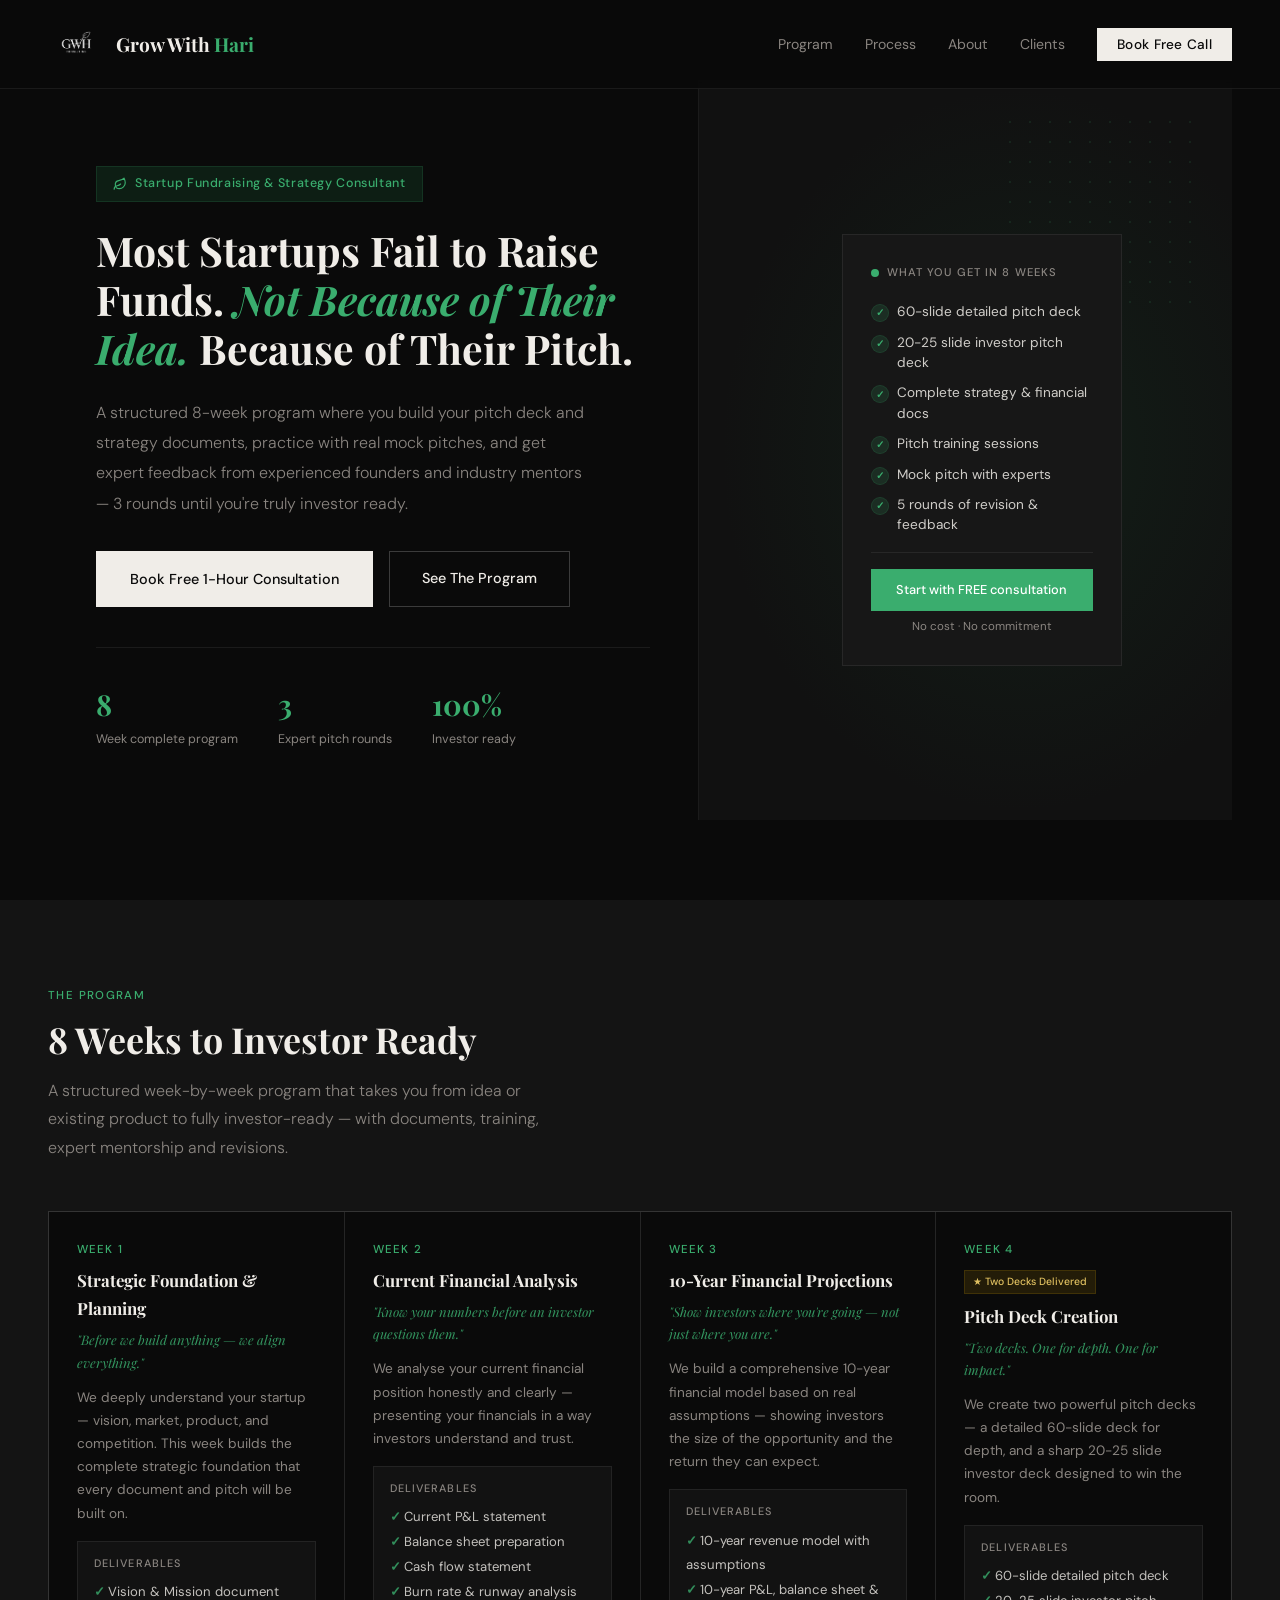
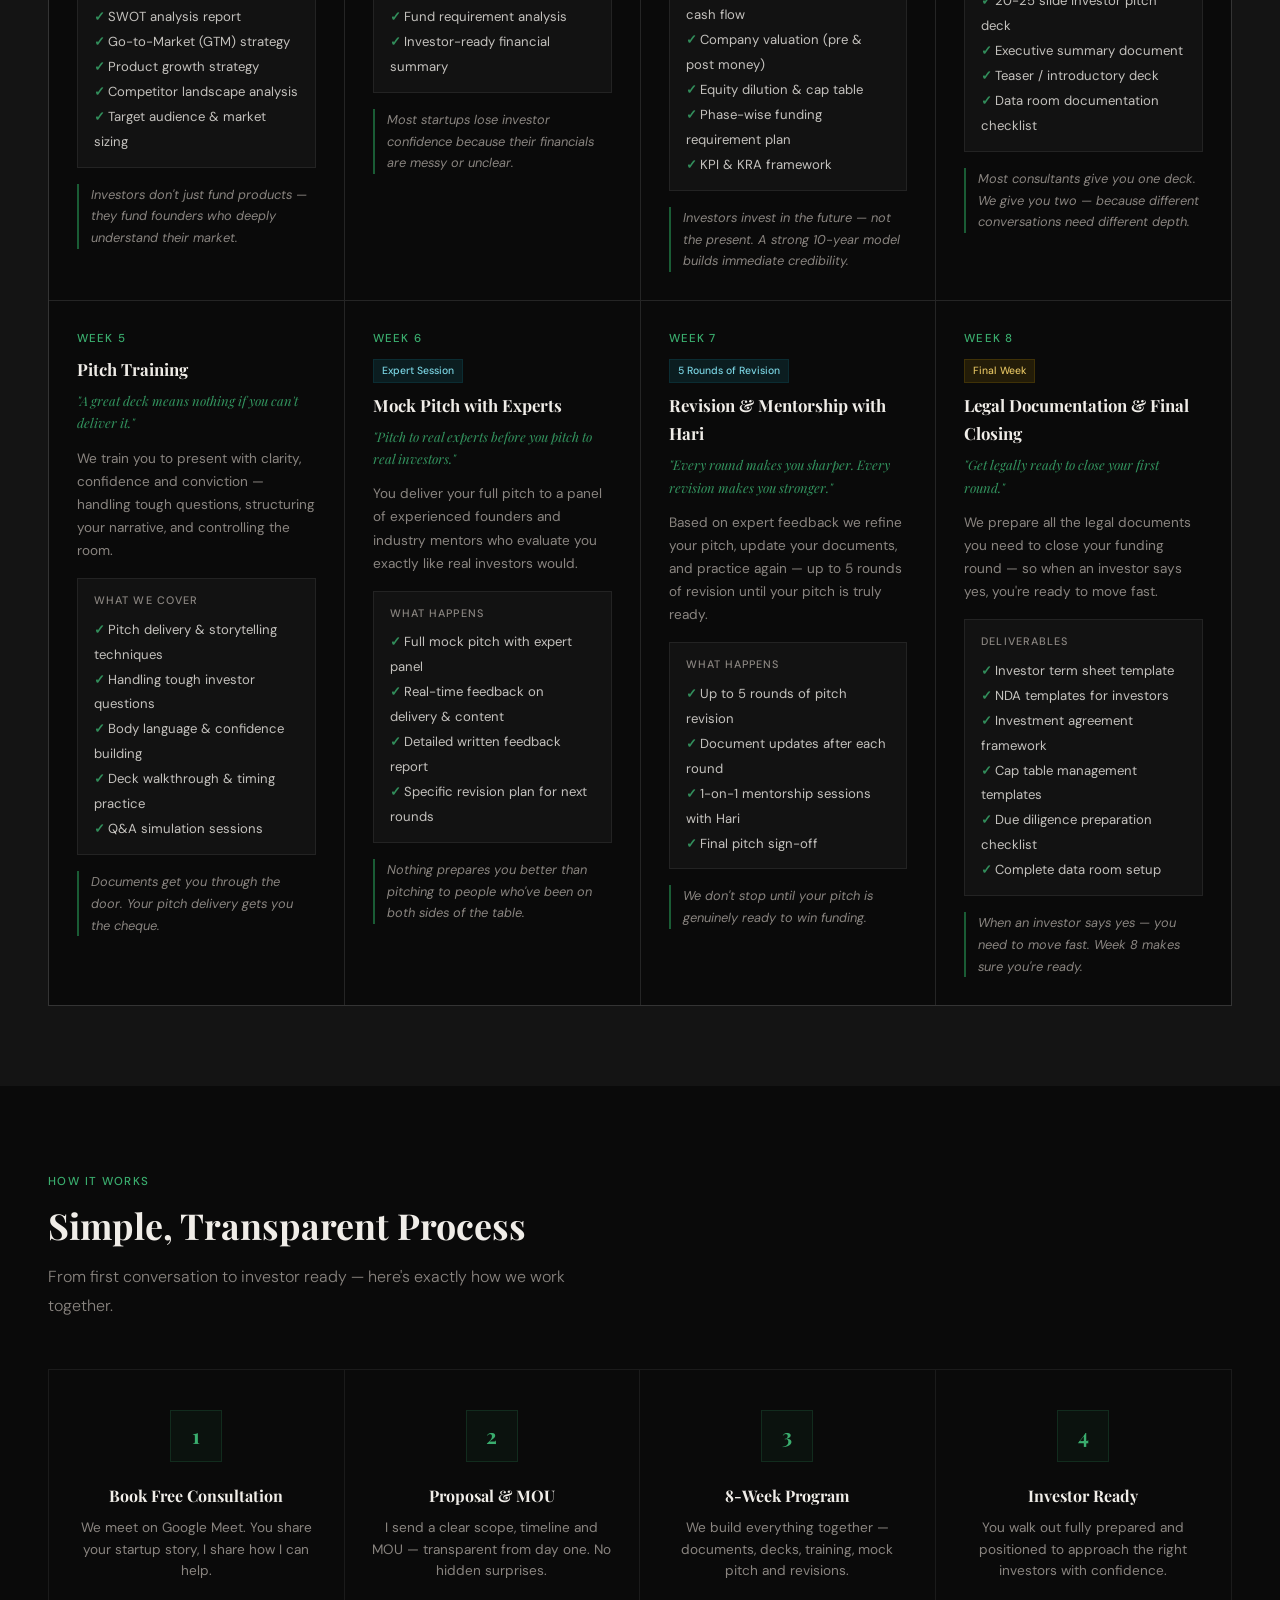
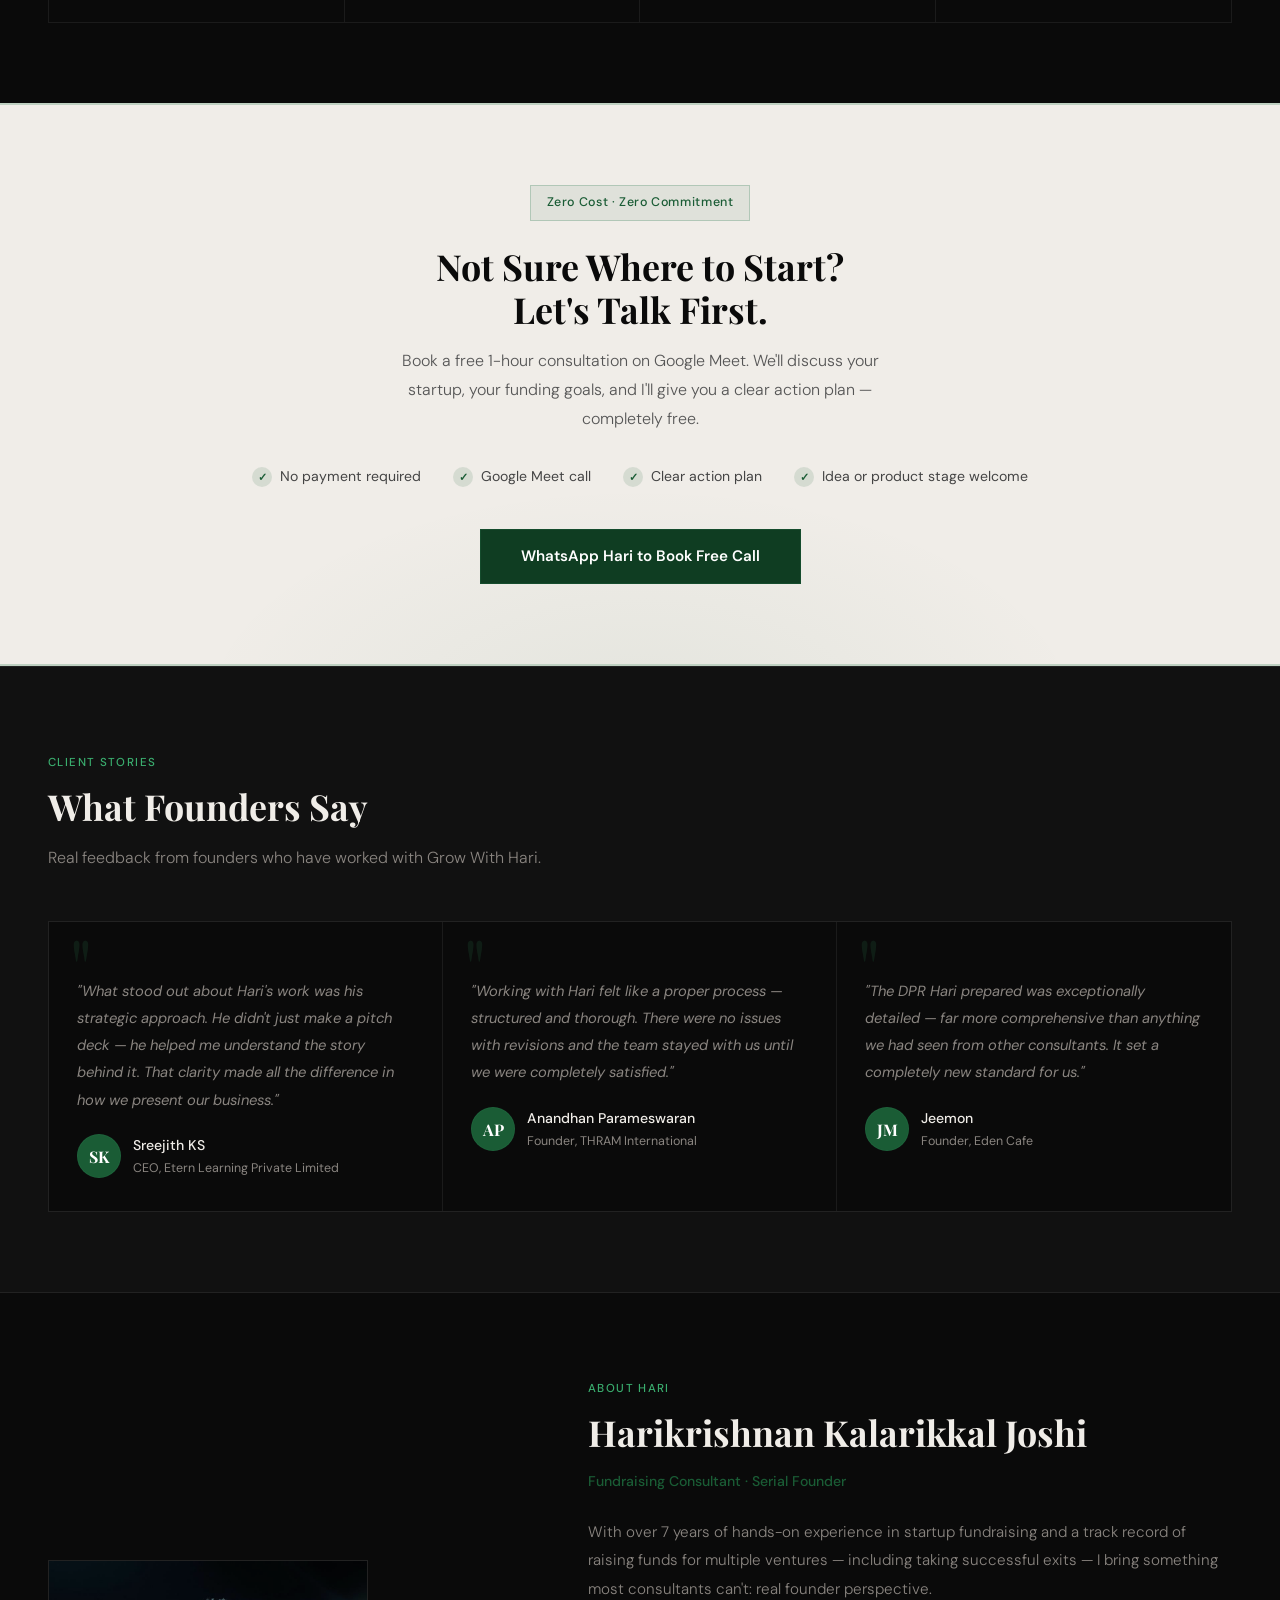
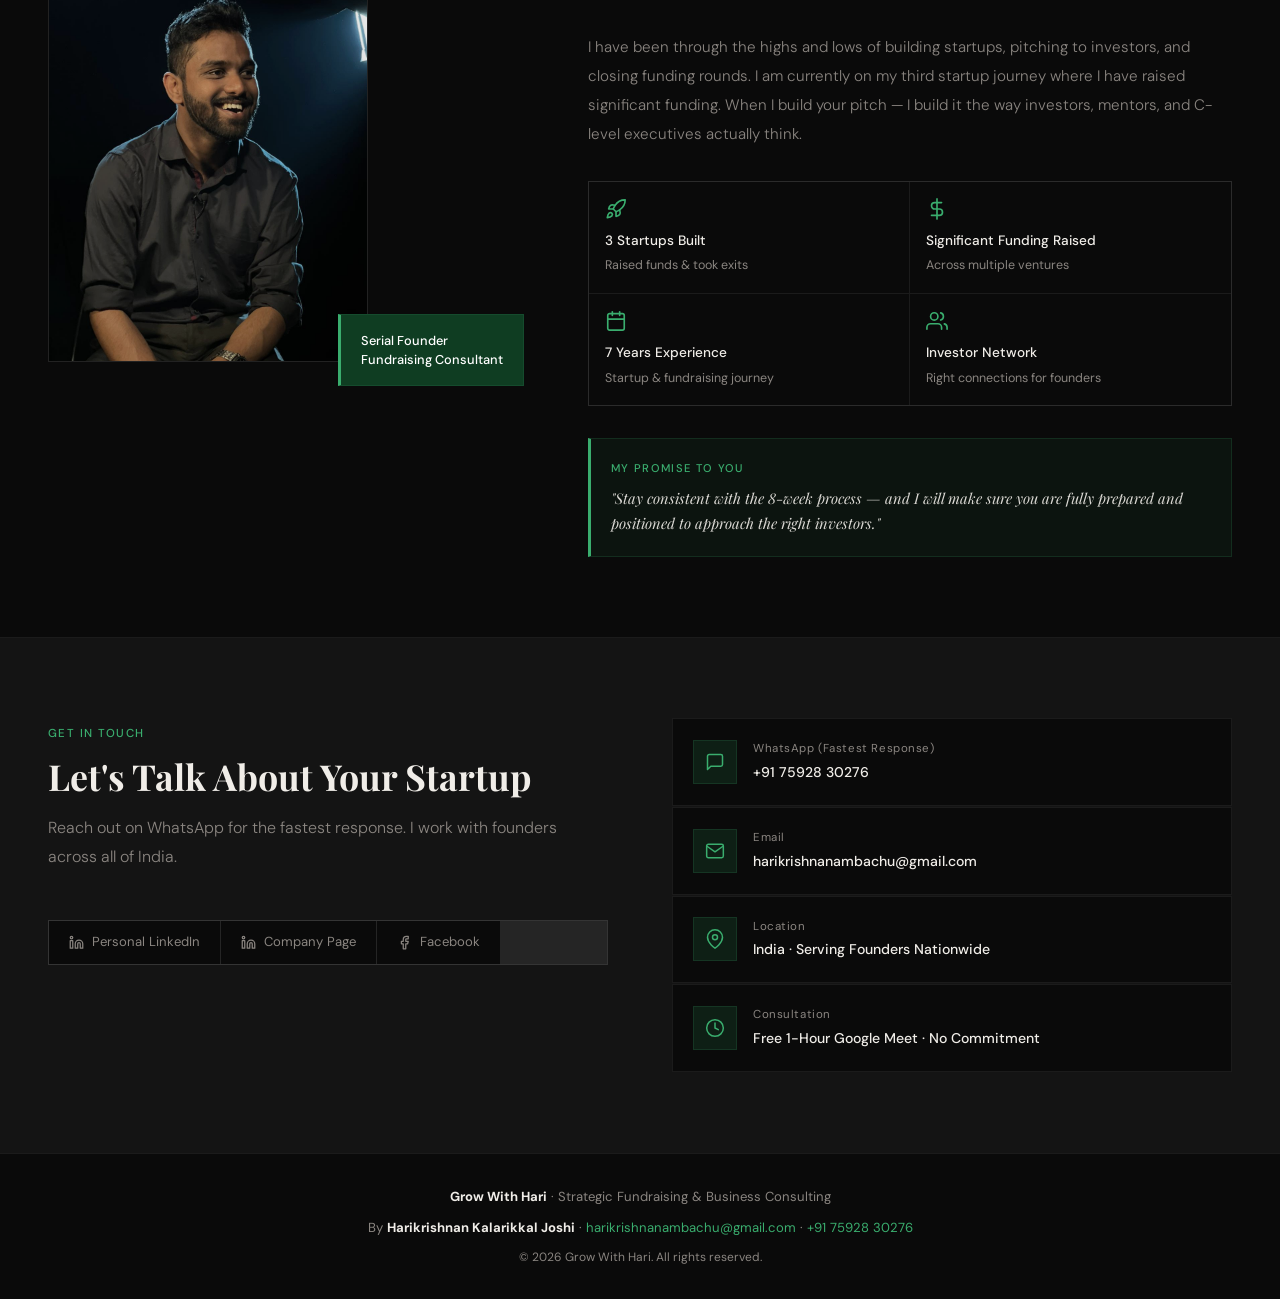
==== index.html @ af77470f "Add files via upload" ====
<!DOCTYPE html>
<html lang="en">
<head>
<meta charset="UTF-8">
<meta name="viewport" content="width=device-width, initial-scale=1.0">
<title>Grow With Hari – Startup Fundraising & Strategy Consultant</title>
<link href="https://fonts.googleapis.com/css2?family=Playfair+Display:ital,wght@0,400;0,500;0,700;1,400;1,700&family=DM+Sans:wght@300;400;500&display=swap" rel="stylesheet">
<style>
*, *::before, *::after { box-sizing: border-box; margin: 0; padding: 0; }
:root {
  --green: #1a5c35;
  --green-dark: #0f3d22;
  --green-light: #d4ede0;
  --green-pale: #1e3d2a;
  --green-mid: #2d8653;
  --green-accent: #3aad6e;
  --black: #0a0a0a;
  --surface: #111111;
  --surface2: #171717;
  --white: #f0ede8;
  --gray: #8a8580;
  --gray-light: #141414;
  --border: rgba(255,255,255,0.07);
  --border-green: rgba(42,120,78,0.25);
}
html { scroll-behavior: smooth; }
body { font-family: 'DM Sans', sans-serif; background: var(--black); color: var(--white); font-size: 16px; line-height: 1.7; overflow-x: hidden; }

/* NAV */
nav { position: fixed; top: 0; left: 0; right: 0; z-index: 100; display: flex; align-items: center; justify-content: space-between; padding: 1rem 3rem; background: rgba(10,10,10,0.92); backdrop-filter: blur(16px); border-bottom: 1px solid var(--border); }
.nav-logo { display: flex; align-items: center; gap: 12px; text-decoration: none; }
.nav-logo img { height: 56px; width: auto; filter: brightness(0) invert(1); opacity: 0.92; }
.nav-brand { font-family: 'Playfair Display', serif; font-size: 1.2rem; font-weight: 700; color: var(--white); }
.nav-brand span { color: var(--green-accent); }
.nav-links { display: flex; gap: 2rem; list-style: none; align-items: center; }
.nav-links a { text-decoration: none; color: var(--gray); font-size: 0.88rem; font-weight: 400; transition: color 0.2s; }
.nav-links a:hover { color: var(--white); }
.nav-cta { background: var(--white) !important; color: var(--black) !important; padding: 0.5rem 1.25rem; border-radius: 0 !important; font-weight: 500 !important; font-size: 0.85rem !important; transition: background 0.2s !important; letter-spacing: 0.02em; }
.nav-cta:hover { background: var(--green-accent) !important; color: var(--white) !important; }

/* HERO */
.hero { min-height: 100vh; display: grid; grid-template-columns: 55% 45%; padding-top: 5rem; position: relative; overflow: hidden; }
.hero-left { padding: 5rem 3rem 4rem; display: flex; flex-direction: column; justify-content: center; position: relative; z-index: 2; border-right: 1px solid var(--border); }
.hero-right { background: var(--surface); display: flex; align-items: center; justify-content: center; padding: 3rem 2rem 3rem 4rem; position: relative; }
.hero-right::before { content: ''; position: absolute; inset: 0; background: radial-gradient(ellipse 80% 70% at 60% 50%, rgba(26,92,53,0.18) 0%, transparent 70%); }
.hero-dots { position: absolute; top: 2rem; right: 2rem; width: 200px; height: 200px; background-image: radial-gradient(circle, rgba(58,173,110,0.2) 1.5px, transparent 1.5px); background-size: 20px 20px; opacity: 0.6; }
.hero-tag { display: inline-flex; align-items: center; gap: 8px; background: rgba(26,92,53,0.25); color: var(--green-accent); font-size: 0.78rem; font-weight: 500; padding: 0.4rem 1rem; border: 1px solid var(--border-green); margin-bottom: 1.5rem; letter-spacing: 0.05em; width: fit-content; }
.hero h1 { font-family: 'Playfair Display', serif; font-size: clamp(2rem, 3.2vw, 2.8rem); font-weight: 700; line-height: 1.2; color: var(--white); margin-bottom: 1.5rem; }
.hero h1 em { font-style: italic; color: var(--green-accent); }
.hero-sub { font-size: 1rem; color: var(--gray); max-width: 500px; margin-bottom: 2rem; font-weight: 300; line-height: 1.9; }
.hero-btns { display: flex; gap: 1rem; flex-wrap: wrap; margin-bottom: 2.5rem; }
.btn-primary { background: var(--white); color: var(--black); padding: 0.85rem 2rem; font-weight: 500; font-size: 0.9rem; text-decoration: none; transition: all 0.2s; border: 2px solid var(--white); display: inline-block; }
.btn-primary:hover { background: var(--green-accent); border-color: var(--green-accent); color: var(--white); }
.btn-secondary { background: transparent; color: var(--white); padding: 0.85rem 2rem; font-weight: 500; font-size: 0.9rem; text-decoration: none; border: 1px solid rgba(255,255,255,0.2); transition: all 0.2s; display: inline-block; }
.btn-secondary:hover { border-color: var(--green-accent); color: var(--green-accent); }
.hero-stats { display: flex; gap: 2.5rem; padding-top: 2rem; border-top: 1px solid var(--border); }
.stat-num { font-family: 'Playfair Display', serif; font-size: 1.8rem; font-weight: 700; color: var(--green-accent); }
.stat-label { font-size: 0.78rem; color: var(--gray); font-weight: 400; }

/* HERO CARD */
.hero-card { background: var(--surface2); border: 1px solid var(--border); padding: 1.75rem; width: 100%; max-width: 280px; position: relative; z-index: 1; }
.card-header { display: flex; align-items: center; gap: 8px; margin-bottom: 1.25rem; }
.card-dot { width: 8px; height: 8px; border-radius: 50%; background: var(--green-accent); }
.card-title { font-size: 0.7rem; color: var(--gray); font-weight: 500; letter-spacing: 0.1em; text-transform: uppercase; }
.card-item { display: flex; align-items: flex-start; gap: 8px; margin-bottom: 10px; }
.card-check { width: 18px; height: 18px; border-radius: 50%; background: rgba(58,173,110,0.15); display: flex; align-items: center; justify-content: center; flex-shrink: 0; font-size: 0.65rem; color: var(--green-accent); margin-top: 2px; font-weight: 700; border: 1px solid var(--border-green); }
.card-text { font-size: 0.85rem; color: var(--white); line-height: 1.5; opacity: 0.85; }
.card-divider { height: 1px; background: var(--border); margin: 1rem 0; }
.card-cta { background: var(--green-accent); color: white; font-size: 0.8rem; font-weight: 500; padding: 0.65rem 1rem; text-align: center; display: block; text-decoration: none; transition: background 0.2s; }
.card-cta:hover { background: var(--green); }
.card-free { font-size: 0.72rem; color: var(--gray); text-align: center; margin-top: 6px; }

/* SECTIONS */
section { padding: 5rem 3rem; }
.section-tag { display: inline-block; font-size: 0.72rem; font-weight: 500; letter-spacing: 0.12em; text-transform: uppercase; color: var(--green-accent); margin-bottom: 0.75rem; }
.section-title { font-family: 'Playfair Display', serif; font-size: clamp(1.8rem, 2.8vw, 2.4rem); font-weight: 700; line-height: 1.2; color: var(--white); margin-bottom: 1rem; }
.section-sub { color: var(--gray); font-size: 1rem; max-width: 520px; font-weight: 300; margin-bottom: 3rem; line-height: 1.8; }

/* WEEKS */
.weeks { background: var(--surface); border-top: 1px solid var(--border); border-bottom: 1px solid var(--border); }
.weeks-grid { display: grid; grid-template-columns: repeat(auto-fit, minmax(280px, 1fr)); gap: 1px; background: var(--border); border: 1px solid var(--border); }
.week-card { background: var(--black); padding: 1.75rem; transition: all 0.25s; position: relative; overflow: hidden; }
.week-card::before { content: ''; position: absolute; top: 0; left: 0; width: 3px; height: 100%; background: var(--green-accent); opacity: 0; transition: opacity 0.25s; }
.week-card:hover { background: var(--surface2); }
.week-card:hover::before { opacity: 1; }
.week-num { font-size: 0.72rem; font-weight: 500; color: var(--green-accent); letter-spacing: 0.1em; text-transform: uppercase; margin-bottom: 0.4rem; }
.week-badge { display: inline-block; font-size: 0.65rem; font-weight: 500; padding: 2px 8px; margin-bottom: 0.5rem; }
.badge-special { background: rgba(133,100,4,0.2); color: #e0c060; border: 1px solid rgba(133,100,4,0.3); }
.badge-expert { background: rgba(12,84,96,0.25); color: #7ad4e2; border: 1px solid rgba(12,84,96,0.3); }
.week-title { font-family: 'Playfair Display', serif; font-size: 1.05rem; font-weight: 700; color: var(--white); margin-bottom: 0.4rem; }
.week-tagline { font-size: 0.82rem; color: var(--green-accent); font-style: italic; margin-bottom: 0.75rem; font-family: 'Playfair Display', serif; opacity: 0.85; }
.week-desc { font-size: 0.85rem; color: var(--gray); line-height: 1.7; margin-bottom: 1rem; }
.week-deliverables { background: rgba(255,255,255,0.03); border: 1px solid var(--border); padding: 0.75rem 1rem; }
.week-del-title { font-size: 0.68rem; font-weight: 500; color: var(--gray); letter-spacing: 0.1em; text-transform: uppercase; margin-bottom: 0.5rem; }
.week-del-item { font-size: 0.82rem; color: var(--white); line-height: 1.9; opacity: 0.8; }
.week-del-item::before { content: "✓ "; color: var(--green-accent); font-weight: 700; opacity: 1; }
.week-why { font-size: 0.8rem; color: var(--gray); line-height: 1.7; border-left: 2px solid var(--green); padding-left: 0.75rem; margin-top: 1rem; font-style: italic; }

/* PROCESS */
.process-steps { display: grid; grid-template-columns: repeat(4, 1fr); gap: 0; margin-top: 3rem; position: relative; border: 1px solid var(--border); }
.process-step { text-align: center; padding: 2.5rem 1.5rem; position: relative; border-right: 1px solid var(--border); transition: background 0.2s; }
.process-step:last-child { border-right: none; }
.process-step:hover { background: var(--surface); }
.step-num { width: 52px; height: 52px; border: 1px solid var(--border-green); color: var(--green-accent); font-family: 'Playfair Display', serif; font-size: 1.3rem; font-weight: 700; display: flex; align-items: center; justify-content: center; margin: 0 auto 1.25rem; background: rgba(26,92,53,0.1); }
.process-step h3 { font-family: 'Playfair Display', serif; font-size: 1rem; font-weight: 700; color: var(--white); margin-bottom: 0.5rem; }
.process-step p { font-size: 0.85rem; color: var(--gray); line-height: 1.6; }

/* FREE CONSULT CTA */
.free-consult { background: var(--white); color: var(--black); text-align: center; padding: 5rem 3rem; border-top: 2px solid var(--border-green); border-bottom: 2px solid var(--border-green); position: relative; overflow: hidden; }
.free-consult::before { content: ''; position: absolute; inset: 0; background: radial-gradient(ellipse 50% 60% at 50% 110%, rgba(26,92,53,0.06) 0%, transparent 70%); }
.free-consult .section-title { color: var(--black); position: relative; z-index: 1; }
.free-consult p { color: #555; font-size: 1rem; max-width: 520px; margin: 0 auto 2rem; font-weight: 300; line-height: 1.8; position: relative; z-index: 1; }
.free-tag { display: inline-block; background: rgba(26,92,53,0.08); color: var(--green); font-size: 0.78rem; font-weight: 500; padding: 0.4rem 1rem; margin-bottom: 1.5rem; letter-spacing: 0.05em; border: 1px solid var(--border-green); position: relative; z-index: 1; }
.consult-features { display: flex; justify-content: center; gap: 2rem; margin-bottom: 2.5rem; flex-wrap: wrap; position: relative; z-index: 1; }
.consult-feature { display: flex; align-items: center; gap: 0.5rem; color: #444; font-size: 0.88rem; }
.consult-feature::before { content: '✓'; width: 20px; height: 20px; background: rgba(26,92,53,0.12); border-radius: 50%; display: inline-flex; align-items: center; justify-content: center; font-size: 0.7rem; font-weight: 700; flex-shrink: 0; color: var(--green); }
.btn-white { background: var(--green-dark); color: white; padding: 0.85rem 2.5rem; font-weight: 600; font-size: 0.95rem; text-decoration: none; transition: all 0.2s; display: inline-block; position: relative; z-index: 1; border: 1px solid var(--border-green); }
.btn-white:hover { background: var(--green); }

/* TESTIMONIALS */
.testimonials { background: var(--surface); border-top: 1px solid var(--border); border-bottom: 1px solid var(--border); }
.testimonials-grid { display: grid; grid-template-columns: repeat(auto-fit, minmax(280px, 1fr)); gap: 0; border: 1px solid var(--border); }
.testimonial-card { background: var(--black); padding: 2rem 1.75rem; position: relative; border-right: 1px solid var(--border); transition: background 0.2s; }
.testimonial-card:last-child { border-right: none; }
.testimonial-card:hover { background: var(--surface2); }
.testimonial-card::before { content: '"'; font-family: 'Playfair Display', serif; font-size: 5rem; color: rgba(58,173,110,0.12); position: absolute; top: 0.25rem; left: 1.25rem; line-height: 1; }
.testimonial-text { font-size: 0.92rem; color: var(--gray); line-height: 1.85; margin-bottom: 1.25rem; padding-top: 1.5rem; font-style: italic; }
.testimonial-author { display: flex; align-items: center; gap: 12px; }
.author-avatar { width: 44px; height: 44px; border-radius: 50%; background: var(--green); color: white; font-family: 'Playfair Display', serif; font-size: 1rem; font-weight: 700; display: flex; align-items: center; justify-content: center; flex-shrink: 0; border: 1px solid var(--border-green); }
.author-name { font-size: 0.88rem; font-weight: 500; color: var(--white); }
.author-role { font-size: 0.78rem; color: var(--gray); }

/* ABOUT */
.about-section { display: grid; grid-template-columns: 1fr 1.4fr; gap: 5rem; align-items: center; padding: 5rem 3rem; background: var(--black); border-bottom: 1px solid var(--border); }
.about-visual { position: relative; }
.about-photo-wrap { background: var(--surface); border: 1px solid var(--border); overflow: hidden; width: 320px; display: inline-block; }
.about-photo { width: 320px; height: 400px; object-fit: cover; object-position: center top; display: block; opacity: 0.9; filter: grayscale(20%); }
.about-badge { position: absolute; bottom: -1rem; right: -1rem; background: var(--green-dark); color: white; padding: 1rem 1.25rem; font-size: 0.8rem; font-weight: 500; line-height: 1.5; border: 1px solid var(--border-green); border-left: 3px solid var(--green-accent); }
.about-content .section-sub { margin-bottom: 1.5rem; }
.about-bio { font-size: 0.95rem; color: var(--gray); line-height: 1.9; font-weight: 300; margin-bottom: 2rem; }
.about-highlights { display: grid; grid-template-columns: 1fr 1fr; gap: 1px; margin-bottom: 2rem; background: var(--border); border: 1px solid var(--border); }
.highlight { background: var(--black); padding: 1rem; transition: background 0.2s; }
.highlight:hover { background: var(--surface); }
.highlight-icon { font-size: 1.25rem; margin-bottom: 0.6rem; width: 22px; height: 22px; display: flex; align-items: center; }
.highlight h4 { font-size: 0.85rem; font-weight: 500; color: var(--white); margin-bottom: 0.2rem; }
.highlight p { font-size: 0.78rem; color: var(--gray); }
.promise-box { background: rgba(26,92,53,0.12); padding: 1.25rem; border-left: 3px solid var(--green-accent); border: 1px solid var(--border-green); border-left: 3px solid var(--green-accent); }
.promise-title { font-size: 0.7rem; font-weight: 500; color: var(--green-accent); letter-spacing: 0.12em; text-transform: uppercase; margin-bottom: 0.5rem; }
.promise-text { font-size: 0.92rem; color: var(--white); font-family: 'Playfair Display', serif; font-style: italic; line-height: 1.7; opacity: 0.9; }

/* CONTACT */
.contact { padding: 5rem 3rem; background: var(--surface); }
.contact-grid { display: grid; grid-template-columns: 1fr 1fr; gap: 4rem; align-items: start; }
.contact-info-item { display: flex; align-items: center; gap: 1rem; padding: 1.25rem; background: var(--black); border: 1px solid var(--border); margin-bottom: 1px; text-decoration: none; color: inherit; transition: all 0.2s; }
.contact-info-item:hover { border-color: var(--border-green); background: var(--surface2); }
.contact-icon { width: 44px; height: 44px; background: rgba(26,92,53,0.25); border: 1px solid var(--border-green); display: flex; align-items: center; justify-content: center; font-size: 1.2rem; flex-shrink: 0; }
.contact-label { font-size: 0.72rem; color: var(--gray); margin-bottom: 0.15rem; letter-spacing: 0.05em; }
.contact-value { font-size: 0.88rem; color: var(--white); font-weight: 500; }
.social-links { display: flex; gap: 1px; margin-top: 1.5rem; flex-wrap: wrap; background: var(--border); border: 1px solid var(--border); }
.social-link { display: flex; align-items: center; gap: 8px; padding: 0.65rem 1.25rem; background: var(--black); font-size: 0.82rem; color: var(--gray); text-decoration: none; transition: all 0.2s; font-weight: 400; }
.social-link:hover { background: var(--surface2); color: var(--white); }

/* FOOTER */
footer { background: var(--black); color: var(--gray); text-align: center; padding: 2rem 3rem; font-size: 0.82rem; border-top: 1px solid var(--border); }
footer strong { color: var(--white); }
footer a { color: var(--green-accent); text-decoration: none; }

/* ANIMATIONS */
@keyframes fadeUp { from { opacity: 0; transform: translateY(24px); } to { opacity: 1; transform: translateY(0); } }
.hero-left > * { opacity: 0; animation: fadeUp 0.6s ease forwards; }
.hero-left > *:nth-child(1) { animation-delay: 0.1s; }
.hero-left > *:nth-child(2) { animation-delay: 0.25s; }
.hero-left > *:nth-child(3) { animation-delay: 0.4s; }
.hero-left > *:nth-child(4) { animation-delay: 0.55s; }
.hero-left > *:nth-child(5) { animation-delay: 0.7s; }

/* RESPONSIVE */
@media (max-width: 768px) {
  nav { padding: 1rem 1.5rem; }
  .nav-links { display: none; }
  .hero { grid-template-columns: 1fr; padding-top: 4rem; }
  .hero-left { padding: 3rem 1.5rem 2rem; border-right: none; border-bottom: 1px solid var(--border); }
  .hero-right { clip-path: none; padding: 2rem 1.5rem; justify-content: center; }
  section { padding: 3.5rem 1.5rem; }
  .about-section { grid-template-columns: 1fr; gap: 2.5rem; padding: 3.5rem 1.5rem; }
  .contact-grid { grid-template-columns: 1fr; gap: 2rem; }
  .process-steps { grid-template-columns: 1fr 1fr; }
  .about-highlights { grid-template-columns: 1fr; }
  .hero-stats { gap: 1.5rem; }
}
</style>
</head>
<body>

<!-- NAV -->
<nav>
  <a href="#" class="nav-logo">
    <img src="logo.png" alt="Grow With Hari Logo"/>
    <div class="nav-brand">Grow With <span>Hari</span></div>
  </a>
  <ul class="nav-links">
    <li><a href="#program">Program</a></li>
    <li><a href="#process">Process</a></li>
    <li><a href="#about">About</a></li>
    <li><a href="#testimonials">Clients</a></li>
    <li><a href="https://wa.me/917592830276" target="_blank" class="nav-cta">Book Free Call</a></li>
  </ul>
</nav>

<!-- HERO -->
<section class="hero" id="home">
  <div class="hero-left">
    <div class="hero-tag"><svg width="14" height="14" viewBox="0 0 24 24" fill="none" stroke="currentColor" stroke-width="2" stroke-linecap="round" stroke-linejoin="round"><path d="M11 20A7 7 0 0 1 9.8 6.1C15.5 5 17 4.48 19 2c1 2 2 4.18 2 8 0 5.5-4.78 10-10 10z"/><path d="M2 21c0-3 1.85-5.36 5.08-6C9.5 14.52 12 13 13 12"/></svg> Startup Fundraising & Strategy Consultant</div>
    <h1>Most Startups Fail to Raise Funds. <em>Not Because of Their Idea.</em> Because of Their Pitch.</h1>
    <p class="hero-sub">A structured 8-week program where you build your pitch deck and strategy documents, practice with real mock pitches, and get expert feedback from experienced founders and industry mentors — 3 rounds until you're truly investor ready.</p>
    <div class="hero-btns">
      <a href="https://wa.me/917592830276" target="_blank" class="btn-primary">Book Free 1-Hour Consultation</a>
      <a href="#program" class="btn-secondary">See The Program</a>
    </div>
    <div class="hero-stats">
      <div>
        <div class="stat-num">8</div>
        <div class="stat-label">Week complete program</div>
      </div>
      <div>
        <div class="stat-num">3</div>
        <div class="stat-label">Expert pitch rounds</div>
      </div>
      <div>
        <div class="stat-num">100%</div>
        <div class="stat-label">Investor ready</div>
      </div>
    </div>
  </div>
  <div class="hero-right">
    <div class="hero-dots"></div>
    <div class="hero-card">
      <div class="card-header">
        <div class="card-dot"></div>
        <div class="card-title">What you get in 8 weeks</div>
      </div>
      <div class="card-item"><div class="card-check">✓</div><div class="card-text">60-slide detailed pitch deck</div></div>
      <div class="card-item"><div class="card-check">✓</div><div class="card-text">20-25 slide investor pitch deck</div></div>
      <div class="card-item"><div class="card-check">✓</div><div class="card-text">Complete strategy & financial docs</div></div>
      <div class="card-item"><div class="card-check">✓</div><div class="card-text">Pitch training sessions</div></div>
      <div class="card-item"><div class="card-check">✓</div><div class="card-text">Mock pitch with experts</div></div>
      <div class="card-item"><div class="card-check">✓</div><div class="card-text">5 rounds of revision & feedback</div></div>
      <div class="card-divider"></div>
      <a href="https://wa.me/917592830276" target="_blank" class="card-cta">Start with FREE consultation</a>
      <div class="card-free">No cost · No commitment</div>
    </div>
  </div>
</section>

<!-- 8 WEEK PROGRAM -->
<section id="program" style="background: var(--gray-light);">
  <div class="section-tag">The Program</div>
  <h2 class="section-title">8 Weeks to Investor Ready</h2>
  <p class="section-sub">A structured week-by-week program that takes you from idea or existing product to fully investor-ready — with documents, training, expert mentorship and revisions.</p>
  <div class="weeks-grid">

    <div class="week-card">
      <div class="week-num">Week 1</div>
      <div class="week-title">Strategic Foundation & Planning</div>
      <div class="week-tagline">"Before we build anything — we align everything."</div>
      <div class="week-desc">We deeply understand your startup — vision, market, product, and competition. This week builds the complete strategic foundation that every document and pitch will be built on.</div>
      <div class="week-deliverables">
        <div class="week-del-title">Deliverables</div>
        <div class="week-del-item">Vision & Mission document</div>
        <div class="week-del-item">SWOT analysis report</div>
        <div class="week-del-item">Go-to-Market (GTM) strategy</div>
        <div class="week-del-item">Product growth strategy</div>
        <div class="week-del-item">Competitor landscape analysis</div>
        <div class="week-del-item">Target audience & market sizing</div>
      </div>
      <div class="week-why">Investors don't just fund products — they fund founders who deeply understand their market.</div>
    </div>

    <div class="week-card">
      <div class="week-num">Week 2</div>
      <div class="week-title">Current Financial Analysis</div>
      <div class="week-tagline">"Know your numbers before an investor questions them."</div>
      <div class="week-desc">We analyse your current financial position honestly and clearly — presenting your financials in a way investors understand and trust.</div>
      <div class="week-deliverables">
        <div class="week-del-title">Deliverables</div>
        <div class="week-del-item">Current P&L statement</div>
        <div class="week-del-item">Balance sheet preparation</div>
        <div class="week-del-item">Cash flow statement</div>
        <div class="week-del-item">Burn rate & runway analysis</div>
        <div class="week-del-item">Fund requirement analysis</div>
        <div class="week-del-item">Investor-ready financial summary</div>
      </div>
      <div class="week-why">Most startups lose investor confidence because their financials are messy or unclear.</div>
    </div>

    <div class="week-card">
      <div class="week-num">Week 3</div>
      <div class="week-title">10-Year Financial Projections</div>
      <div class="week-tagline">"Show investors where you're going — not just where you are."</div>
      <div class="week-desc">We build a comprehensive 10-year financial model based on real assumptions — showing investors the size of the opportunity and the return they can expect.</div>
      <div class="week-deliverables">
        <div class="week-del-title">Deliverables</div>
        <div class="week-del-item">10-year revenue model with assumptions</div>
        <div class="week-del-item">10-year P&L, balance sheet & cash flow</div>
        <div class="week-del-item">Company valuation (pre & post money)</div>
        <div class="week-del-item">Equity dilution & cap table</div>
        <div class="week-del-item">Phase-wise funding requirement plan</div>
        <div class="week-del-item">KPI & KRA framework</div>
      </div>
      <div class="week-why">Investors invest in the future — not the present. A strong 10-year model builds immediate credibility.</div>
    </div>

    <div class="week-card">
      <div class="week-num">Week 4</div>
      <div class="week-badge badge-special">★ Two Decks Delivered</div>
      <div class="week-title">Pitch Deck Creation</div>
      <div class="week-tagline">"Two decks. One for depth. One for impact."</div>
      <div class="week-desc">We create two powerful pitch decks — a detailed 60-slide deck for depth, and a sharp 20-25 slide investor deck designed to win the room.</div>
      <div class="week-deliverables">
        <div class="week-del-title">Deliverables</div>
        <div class="week-del-item">60-slide detailed pitch deck</div>
        <div class="week-del-item">20-25 slide investor pitch deck</div>
        <div class="week-del-item">Executive summary document</div>
        <div class="week-del-item">Teaser / introductory deck</div>
        <div class="week-del-item">Data room documentation checklist</div>
      </div>
      <div class="week-why">Most consultants give you one deck. We give you two — because different conversations need different depth.</div>
    </div>

    <div class="week-card">
      <div class="week-num">Week 5</div>
      <div class="week-title">Pitch Training</div>
      <div class="week-tagline">"A great deck means nothing if you can't deliver it."</div>
      <div class="week-desc">We train you to present with clarity, confidence and conviction — handling tough questions, structuring your narrative, and controlling the room.</div>
      <div class="week-deliverables">
        <div class="week-del-title">What We Cover</div>
        <div class="week-del-item">Pitch delivery & storytelling techniques</div>
        <div class="week-del-item">Handling tough investor questions</div>
        <div class="week-del-item">Body language & confidence building</div>
        <div class="week-del-item">Deck walkthrough & timing practice</div>
        <div class="week-del-item">Q&A simulation sessions</div>
      </div>
      <div class="week-why">Documents get you through the door. Your pitch delivery gets you the cheque.</div>
    </div>

    <div class="week-card">
      <div class="week-num">Week 6</div>
      <div class="week-badge badge-expert">Expert Session</div>
      <div class="week-title">Mock Pitch with Experts</div>
      <div class="week-tagline">"Pitch to real experts before you pitch to real investors."</div>
      <div class="week-desc">You deliver your full pitch to a panel of experienced founders and industry mentors who evaluate you exactly like real investors would.</div>
      <div class="week-deliverables">
        <div class="week-del-title">What Happens</div>
        <div class="week-del-item">Full mock pitch with expert panel</div>
        <div class="week-del-item">Real-time feedback on delivery & content</div>
        <div class="week-del-item">Detailed written feedback report</div>
        <div class="week-del-item">Specific revision plan for next rounds</div>
      </div>
      <div class="week-why">Nothing prepares you better than pitching to people who've been on both sides of the table.</div>
    </div>

    <div class="week-card">
      <div class="week-num">Week 7</div>
      <div class="week-badge badge-expert">5 Rounds of Revision</div>
      <div class="week-title">Revision & Mentorship with Hari</div>
      <div class="week-tagline">"Every round makes you sharper. Every revision makes you stronger."</div>
      <div class="week-desc">Based on expert feedback we refine your pitch, update your documents, and practice again — up to 5 rounds of revision until your pitch is truly ready.</div>
      <div class="week-deliverables">
        <div class="week-del-title">What Happens</div>
        <div class="week-del-item">Up to 5 rounds of pitch revision</div>
        <div class="week-del-item">Document updates after each round</div>
        <div class="week-del-item">1-on-1 mentorship sessions with Hari</div>
        <div class="week-del-item">Final pitch sign-off</div>
      </div>
      <div class="week-why">We don't stop until your pitch is genuinely ready to win funding.</div>
    </div>

    <div class="week-card">
      <div class="week-num">Week 8</div>
      <div class="week-badge badge-special">Final Week</div>
      <div class="week-title">Legal Documentation & Final Closing</div>
      <div class="week-tagline">"Get legally ready to close your first round."</div>
      <div class="week-desc">We prepare all the legal documents you need to close your funding round — so when an investor says yes, you're ready to move fast.</div>
      <div class="week-deliverables">
        <div class="week-del-title">Deliverables</div>
        <div class="week-del-item">Investor term sheet template</div>
        <div class="week-del-item">NDA templates for investors</div>
        <div class="week-del-item">Investment agreement framework</div>
        <div class="week-del-item">Cap table management templates</div>
        <div class="week-del-item">Due diligence preparation checklist</div>
        <div class="week-del-item">Complete data room setup</div>
      </div>
      <div class="week-why">When an investor says yes — you need to move fast. Week 8 makes sure you're ready.</div>
    </div>

  </div>
</section>

<!-- PROCESS -->
<section id="process">
  <div class="section-tag">How It Works</div>
  <h2 class="section-title">Simple, Transparent Process</h2>
  <p class="section-sub">From first conversation to investor ready — here's exactly how we work together.</p>
  <div class="process-steps">
    <div class="process-step">
      <div class="step-num">1</div>
      <h3>Book Free Consultation</h3>
      <p>We meet on Google Meet. You share your startup story, I share how I can help.</p>
    </div>
    <div class="process-step">
      <div class="step-num">2</div>
      <h3>Proposal & MOU</h3>
      <p>I send a clear scope, timeline and MOU — transparent from day one. No hidden surprises.</p>
    </div>
    <div class="process-step">
      <div class="step-num">3</div>
      <h3>8-Week Program</h3>
      <p>We build everything together — documents, decks, training, mock pitch and revisions.</p>
    </div>
    <div class="process-step">
      <div class="step-num">4</div>
      <h3>Investor Ready</h3>
      <p>You walk out fully prepared and positioned to approach the right investors with confidence.</p>
    </div>
  </div>
</section>

<!-- FREE CONSULT CTA -->
<section class="free-consult">
  <div class="free-tag">Zero Cost · Zero Commitment</div>
  <h2 class="section-title">Not Sure Where to Start?<br>Let's Talk First.</h2>
  <p>Book a free 1-hour consultation on Google Meet. We'll discuss your startup, your funding goals, and I'll give you a clear action plan — completely free.</p>
  <div class="consult-features">
    <div class="consult-feature">No payment required</div>
    <div class="consult-feature">Google Meet call</div>
    <div class="consult-feature">Clear action plan</div>
    <div class="consult-feature">Idea or product stage welcome</div>
  </div>
  <a href="https://wa.me/917592830276" target="_blank" class="btn-white">WhatsApp Hari to Book Free Call</a>
</section>

<!-- TESTIMONIALS -->
<section class="testimonials" id="testimonials">
  <div class="section-tag">Client Stories</div>
  <h2 class="section-title">What Founders Say</h2>
  <p class="section-sub">Real feedback from founders who have worked with Grow With Hari.</p>
  <div class="testimonials-grid">

    <div class="testimonial-card">
      <p class="testimonial-text">"What stood out about Hari's work was his strategic approach. He didn't just make a pitch deck — he helped me understand the story behind it. That clarity made all the difference in how we present our business."</p>
      <div class="testimonial-author">
        <div class="author-avatar">SK</div>
        <div>
          <div class="author-name">Sreejith KS</div>
          <div class="author-role">CEO, Etern Learning Private Limited</div>
        </div>
      </div>
    </div>

    <div class="testimonial-card">
      <p class="testimonial-text">"Working with Hari felt like a proper process — structured and thorough. There were no issues with revisions and the team stayed with us until we were completely satisfied."</p>
      <div class="testimonial-author">
        <div class="author-avatar">AP</div>
        <div>
          <div class="author-name">Anandhan Parameswaran</div>
          <div class="author-role">Founder, THRAM International</div>
        </div>
      </div>
    </div>

    <div class="testimonial-card">
      <p class="testimonial-text">"The DPR Hari prepared was exceptionally detailed — far more comprehensive than anything we had seen from other consultants. It set a completely new standard for us."</p>
      <div class="testimonial-author">
        <div class="author-avatar">JM</div>
        <div>
          <div class="author-name">Jeemon</div>
          <div class="author-role">Founder, Eden Cafe</div>
        </div>
      </div>
    </div>

  </div>
</section>

<!-- ABOUT -->
<section class="about-section" id="about">
  <div class="about-visual">
    <div class="about-photo-wrap">
      <img src="photo.jpg" alt="Harikrishnan Kalarikkal Joshi" class="about-photo"/>
    </div>
    <div class="about-badge">Serial Founder<br>Fundraising Consultant</div>
  </div>
  <div class="about-content">
    <div class="section-tag">About Hari</div>
    <h2 class="section-title">Harikrishnan Kalarikkal Joshi</h2>
    <p style="font-size: 0.88rem; color: var(--green); font-weight: 500; margin-bottom: 1.5rem;">Fundraising Consultant · Serial Founder</p>
    <p class="about-bio">With over 7 years of hands-on experience in startup fundraising and a track record of raising funds for multiple ventures — including taking successful exits — I bring something most consultants can't: real founder perspective.<br><br>I have been through the highs and lows of building startups, pitching to investors, and closing funding rounds. I am currently on my third startup journey where I have raised significant funding. When I build your pitch — I build it the way investors, mentors, and C-level executives actually think.</p>
    <div class="about-highlights">
      <div class="highlight">
        <div class="highlight-icon"><svg width="22" height="22" viewBox="0 0 24 24" fill="none" stroke="#3aad6e" stroke-width="1.8" stroke-linecap="round" stroke-linejoin="round"><path d="M4.5 16.5c-1.5 1.26-2 5-2 5s3.74-.5 5-2c.71-.84.7-2.13-.09-2.91a2.18 2.18 0 0 0-2.91-.09z"/><path d="m12 15-3-3a22 22 0 0 1 2-3.95A12.88 12.88 0 0 1 22 2c0 2.72-.78 7.5-6 11a22.35 22.35 0 0 1-4 2z"/><path d="M9 12H4s.55-3.03 2-4c1.62-1.08 5 0 5 0"/><path d="M12 15v5s3.03-.55 4-2c1.08-1.62 0-5 0-5"/></svg></div>
        <h4>3 Startups Built</h4>
        <p>Raised funds & took exits</p>
      </div>
      <div class="highlight">
        <div class="highlight-icon"><svg width="22" height="22" viewBox="0 0 24 24" fill="none" stroke="#3aad6e" stroke-width="1.8" stroke-linecap="round" stroke-linejoin="round"><line x1="12" y1="1" x2="12" y2="23"/><path d="M17 5H9.5a3.5 3.5 0 0 0 0 7h5a3.5 3.5 0 0 1 0 7H6"/></svg></div>
        <h4>Significant Funding Raised</h4>
        <p>Across multiple ventures</p>
      </div>
      <div class="highlight">
        <div class="highlight-icon"><svg width="22" height="22" viewBox="0 0 24 24" fill="none" stroke="#3aad6e" stroke-width="1.8" stroke-linecap="round" stroke-linejoin="round"><rect x="3" y="4" width="18" height="18" rx="2" ry="2"/><line x1="16" y1="2" x2="16" y2="6"/><line x1="8" y1="2" x2="8" y2="6"/><line x1="3" y1="10" x2="21" y2="10"/></svg></div>
        <h4>7 Years Experience</h4>
        <p>Startup & fundraising journey</p>
      </div>
      <div class="highlight">
        <div class="highlight-icon"><svg width="22" height="22" viewBox="0 0 24 24" fill="none" stroke="#3aad6e" stroke-width="1.8" stroke-linecap="round" stroke-linejoin="round"><path d="M17 21v-2a4 4 0 0 0-4-4H5a4 4 0 0 0-4 4v2"/><circle cx="9" cy="7" r="4"/><path d="M23 21v-2a4 4 0 0 0-3-3.87"/><path d="M16 3.13a4 4 0 0 1 0 7.75"/></svg></div>
        <h4>Investor Network</h4>
        <p>Right connections for founders</p>
      </div>
    </div>
    <div class="promise-box">
      <div class="promise-title">My Promise To You</div>
      <div class="promise-text">"Stay consistent with the 8-week process — and I will make sure you are fully prepared and positioned to approach the right investors."</div>
    </div>
  </div>
</section>

<!-- CONTACT -->
<section class="contact" id="contact" style="background: var(--gray-light);">
  <div class="contact-grid">
    <div>
      <div class="section-tag">Get In Touch</div>
      <h2 class="section-title">Let's Talk About Your Startup</h2>
      <p class="section-sub">Reach out on WhatsApp for the fastest response. I work with founders across all of India.</p>
      <div class="social-links">
        <a href="https://www.linkedin.com/in/harikrishnan-kalarikkal-joshi-67438710b" target="_blank" class="social-link"><svg width="15" height="15" viewBox="0 0 24 24" fill="none" stroke="currentColor" stroke-width="2" stroke-linecap="round" stroke-linejoin="round"><path d="M16 8a6 6 0 0 1 6 6v7h-4v-7a2 2 0 0 0-2-2 2 2 0 0 0-2 2v7h-4v-7a6 6 0 0 1 6-6z"/><rect x="2" y="9" width="4" height="12"/><circle cx="4" cy="4" r="2"/></svg> Personal LinkedIn</a>
        <a href="https://www.linkedin.com/company/grow-with-hari" target="_blank" class="social-link"><svg width="15" height="15" viewBox="0 0 24 24" fill="none" stroke="currentColor" stroke-width="2" stroke-linecap="round" stroke-linejoin="round"><path d="M16 8a6 6 0 0 1 6 6v7h-4v-7a2 2 0 0 0-2-2 2 2 0 0 0-2 2v7h-4v-7a6 6 0 0 1 6-6z"/><rect x="2" y="9" width="4" height="12"/><circle cx="4" cy="4" r="2"/></svg> Company Page</a>
        <a href="https://www.facebook.com/profile.php?id=61590142725541" target="_blank" class="social-link"><svg width="15" height="15" viewBox="0 0 24 24" fill="none" stroke="currentColor" stroke-width="2" stroke-linecap="round" stroke-linejoin="round"><path d="M18 2h-3a5 5 0 0 0-5 5v3H7v4h3v8h4v-8h3l1-4h-4V7a1 1 0 0 1 1-1h3z"/></svg> Facebook</a>
      </div>
    </div>
    <div>
      <a href="https://wa.me/917592830276" target="_blank" class="contact-info-item">
        <div class="contact-icon"><svg width="20" height="20" viewBox="0 0 24 24" fill="none" stroke="#3aad6e" stroke-width="1.8" stroke-linecap="round" stroke-linejoin="round"><path d="M21 15a2 2 0 0 1-2 2H7l-4 4V5a2 2 0 0 1 2-2h14a2 2 0 0 1 2 2z"/></svg></div>
        <div>
          <div class="contact-label">WhatsApp (Fastest Response)</div>
          <div class="contact-value">+91 75928 30276</div>
        </div>
      </a>
      <a href="mailto:harikrishnanambachu@gmail.com" class="contact-info-item">
        <div class="contact-icon"><svg width="20" height="20" viewBox="0 0 24 24" fill="none" stroke="#3aad6e" stroke-width="1.8" stroke-linecap="round" stroke-linejoin="round"><path d="M4 4h16c1.1 0 2 .9 2 2v12c0 1.1-.9 2-2 2H4c-1.1 0-2-.9-2-2V6c0-1.1.9-2 2-2z"/><polyline points="22,6 12,13 2,6"/></svg></div>
        <div>
          <div class="contact-label">Email</div>
          <div class="contact-value">harikrishnanambachu@gmail.com</div>
        </div>
      </a>
      <div class="contact-info-item" style="cursor: default;">
        <div class="contact-icon"><svg width="20" height="20" viewBox="0 0 24 24" fill="none" stroke="#3aad6e" stroke-width="1.8" stroke-linecap="round" stroke-linejoin="round"><path d="M21 10c0 7-9 13-9 13s-9-6-9-13a9 9 0 0 1 18 0z"/><circle cx="12" cy="10" r="3"/></svg></div>
        <div>
          <div class="contact-label">Location</div>
          <div class="contact-value">India · Serving Founders Nationwide</div>
        </div>
      </div>
      <div class="contact-info-item" style="cursor: default;">
        <div class="contact-icon"><svg width="20" height="20" viewBox="0 0 24 24" fill="none" stroke="#3aad6e" stroke-width="1.8" stroke-linecap="round" stroke-linejoin="round"><circle cx="12" cy="12" r="10"/><polyline points="12 6 12 12 16 14"/></svg></div>
        <div>
          <div class="contact-label">Consultation</div>
          <div class="contact-value">Free 1-Hour Google Meet · No Commitment</div>
        </div>
      </div>
    </div>
  </div>
</section>

<!-- FOOTER -->
<footer>
  <p><strong>Grow With Hari</strong> · Strategic Fundraising & Business Consulting</p>
  <p style="margin-top: 0.5rem;">By <strong>Harikrishnan Kalarikkal Joshi</strong> · <a href="mailto:harikrishnanambachu@gmail.com">harikrishnanambachu@gmail.com</a> · <a href="https://wa.me/917592830276">+91 75928 30276</a></p>
  <p style="margin-top: 0.5rem; font-size: 0.75rem;">© 2026 Grow With Hari. All rights reserved.</p>
</footer>

</body>
</html>
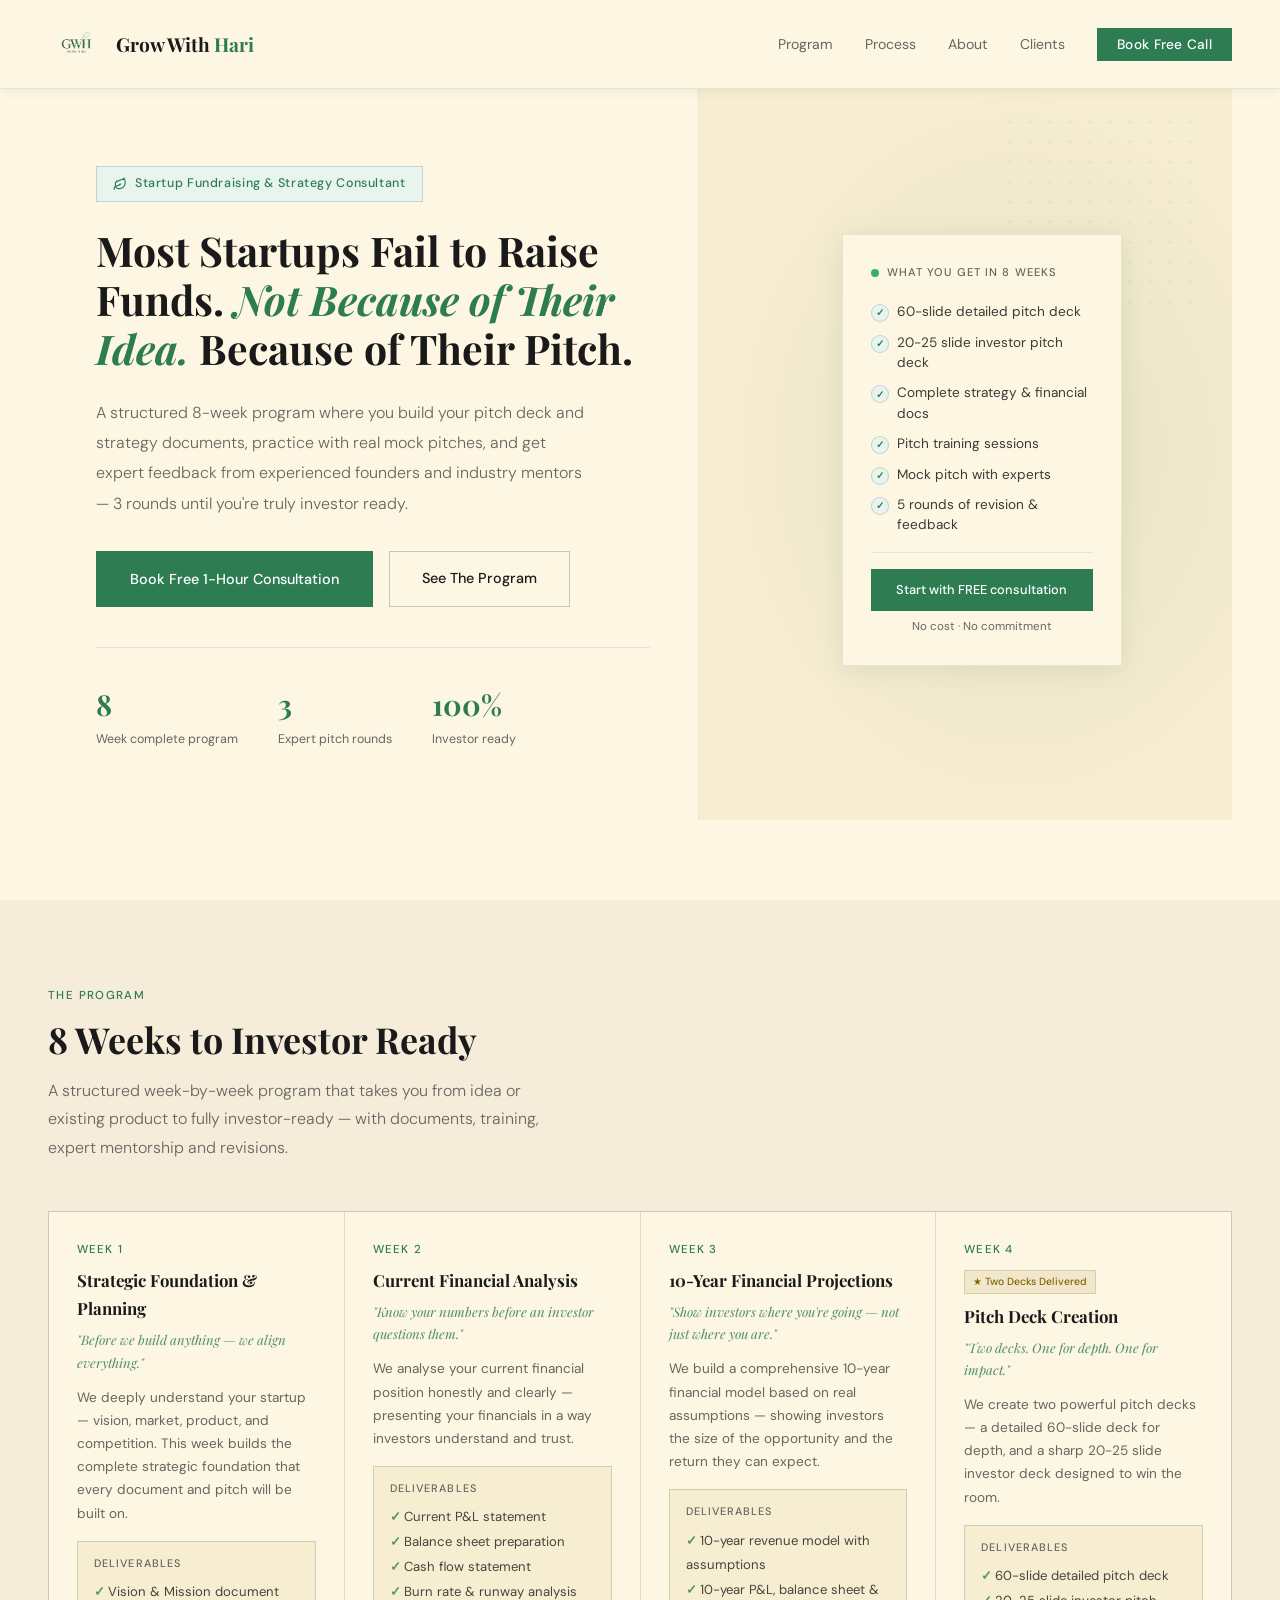
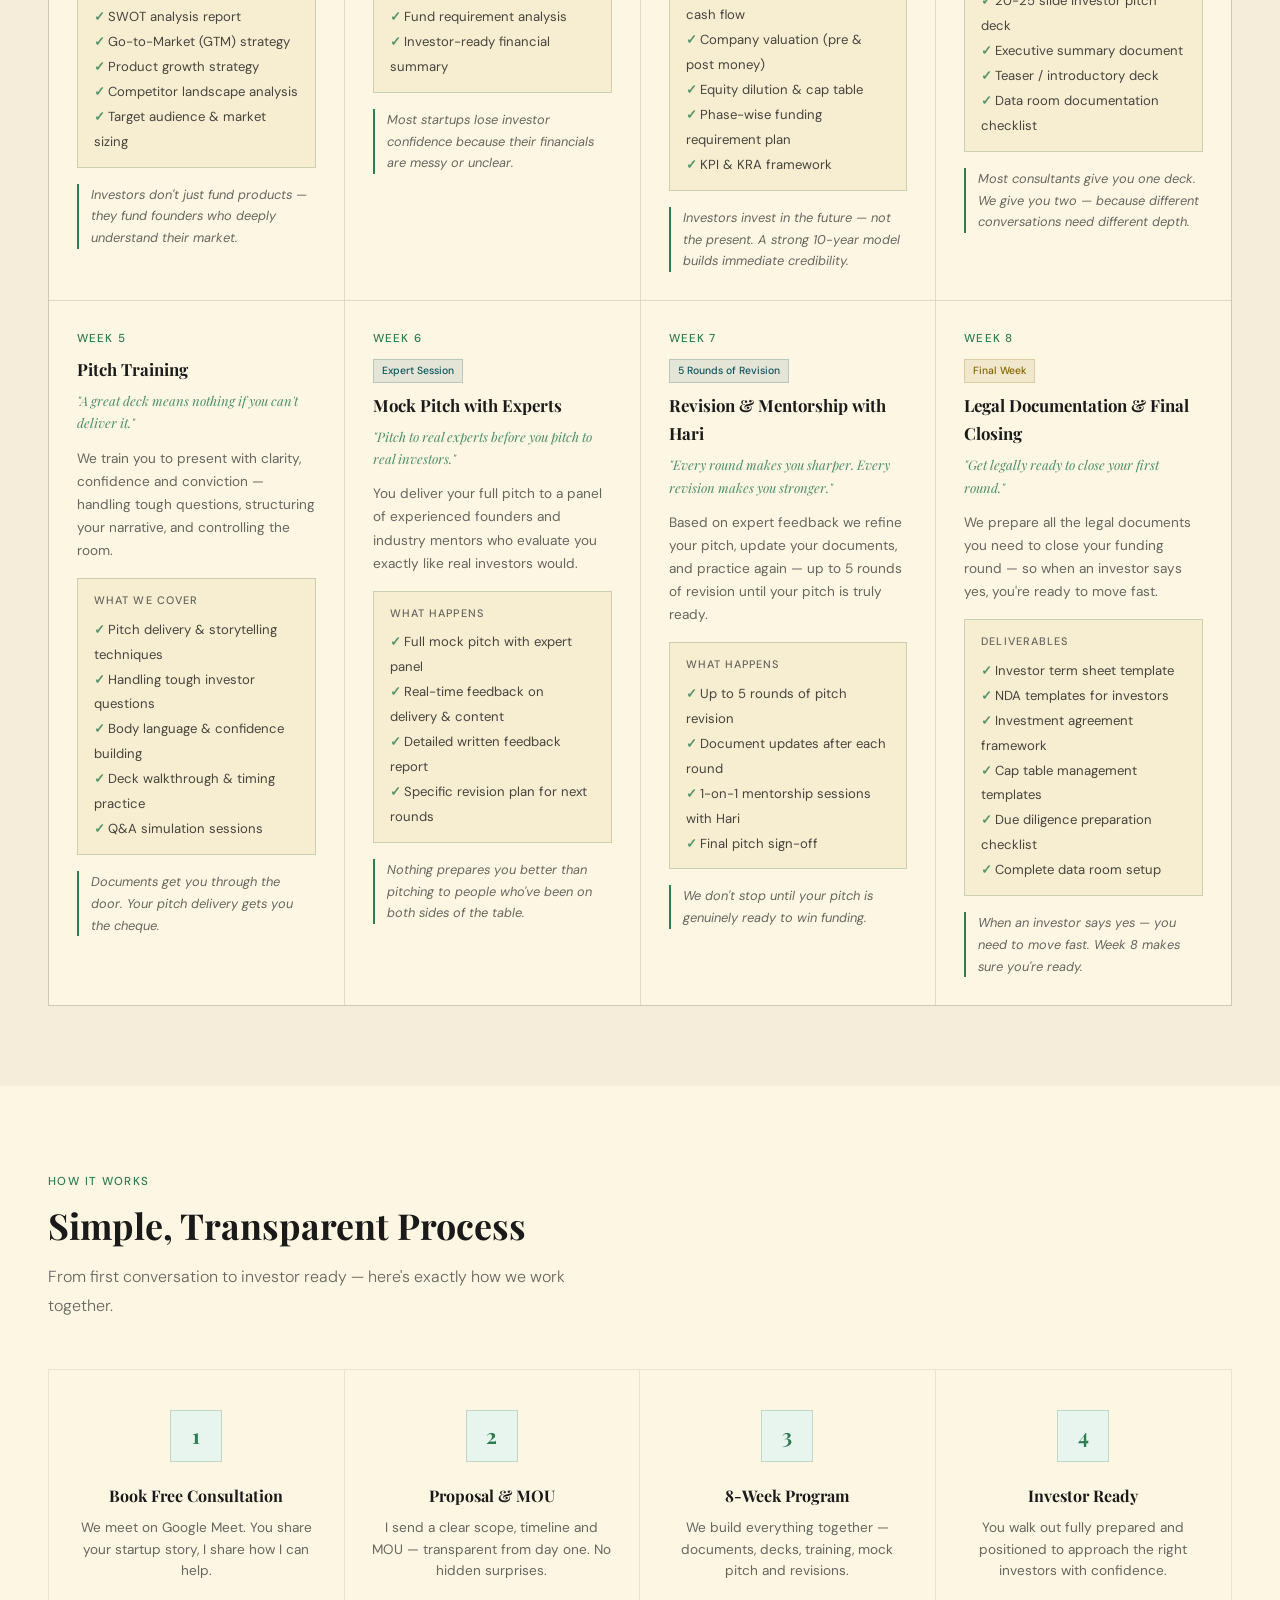
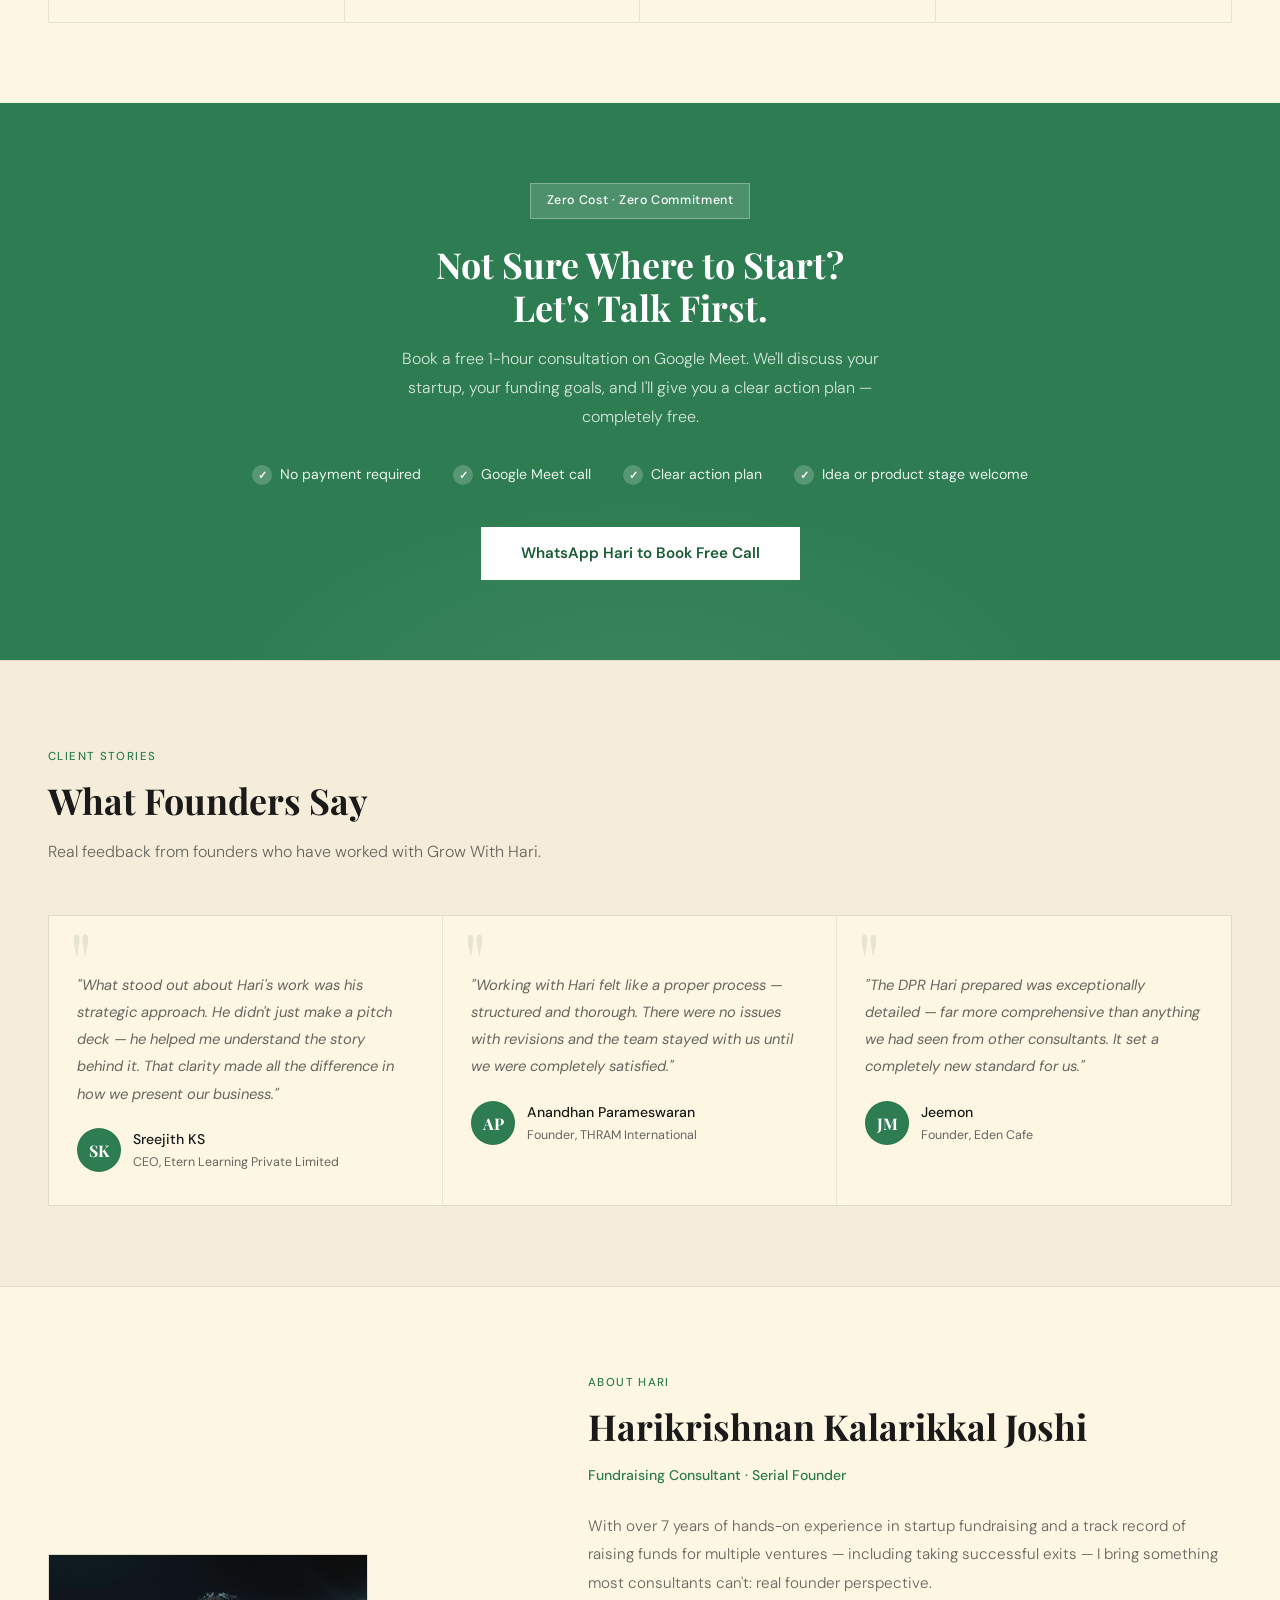
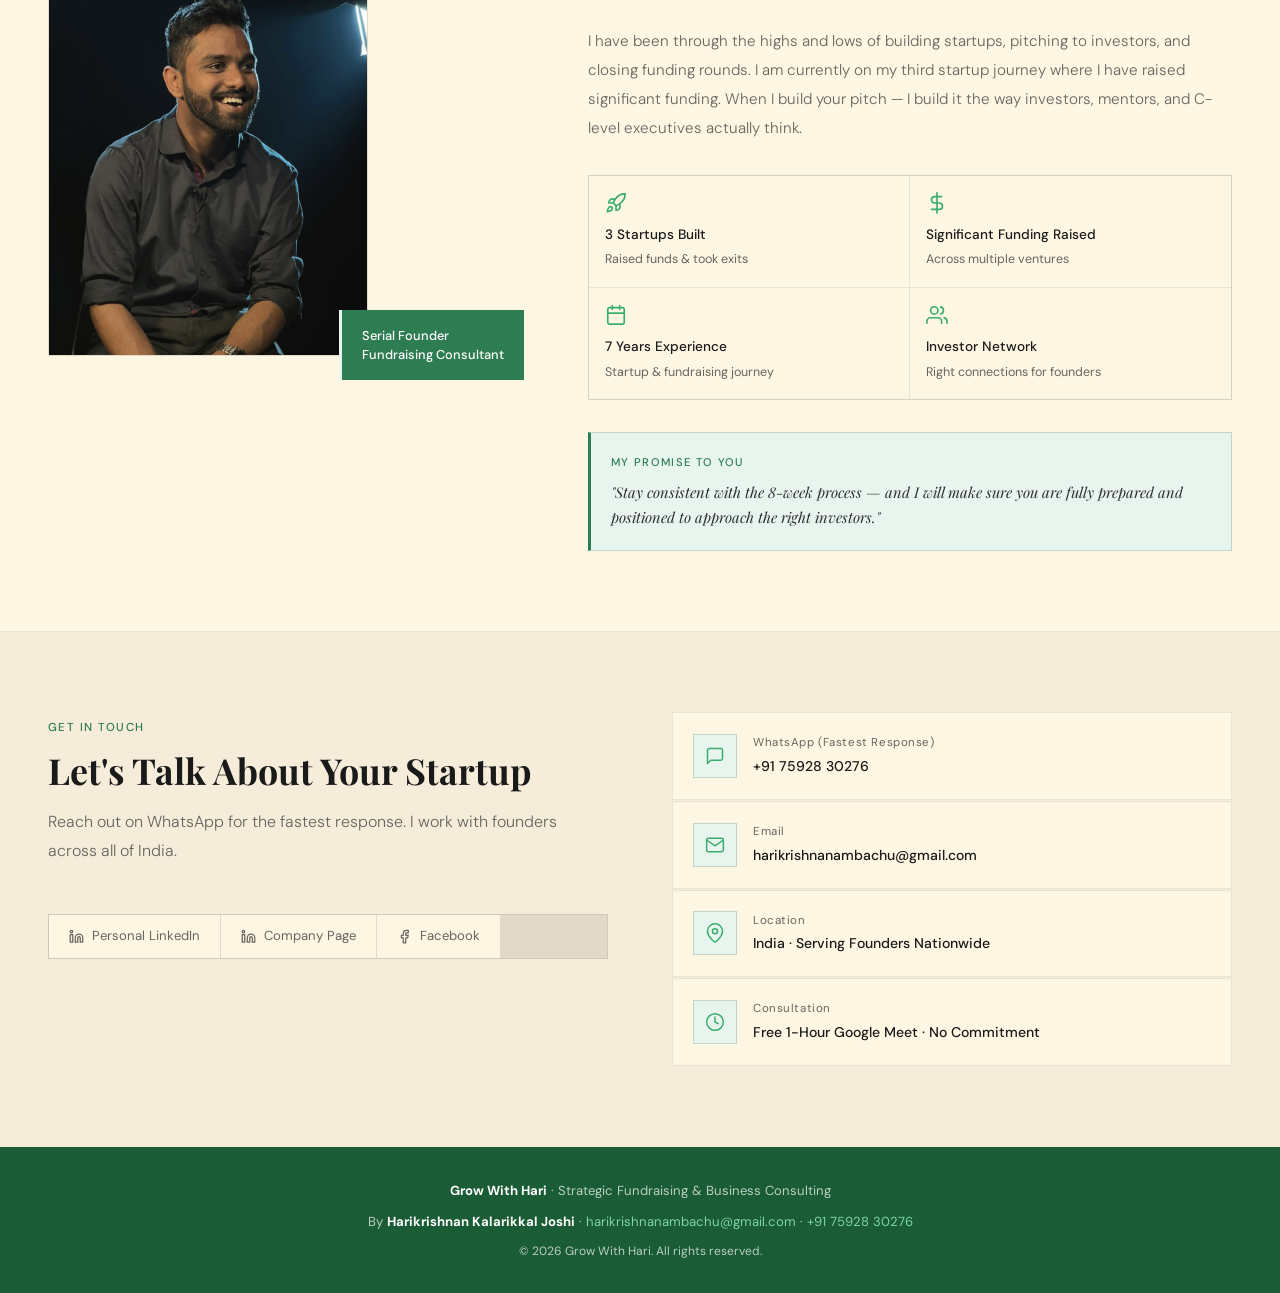
==== commit d076e318: "Add files via upload" ====
--- a/index.html
+++ b/index.html
@@ -8,162 +8,164 @@
 <style>
 *, *::before, *::after { box-sizing: border-box; margin: 0; padding: 0; }
 :root {
-  --green: #1a5c35;
-  --green-dark: #0f3d22;
-  --green-light: #d4ede0;
-  --green-pale: #1e3d2a;
-  --green-mid: #2d8653;
+  --green: #2e7d52;
+  --green-dark: #1a5c35;
+  --green-light: #e8f5ee;
+  --green-pale: #f0f8f3;
+  --green-mid: #3aad6e;
   --green-accent: #3aad6e;
-  --black: #0a0a0a;
-  --surface: #111111;
-  --surface2: #171717;
-  --white: #f0ede8;
-  --gray: #8a8580;
-  --gray-light: #141414;
-  --border: rgba(255,255,255,0.07);
-  --border-green: rgba(42,120,78,0.25);
+  --sage: #fdf6e3;
+  --sage-dark: #f7edd0;
+  --black: #1a1a1a;
+  --surface: #f5ecda;
+  --surface2: #efe4cc;
+  --white: #fdf6e3;
+  --gray: #666660;
+  --gray-light: #f2f0ec;
+  --border: rgba(0,0,0,0.08);
+  --border-green: rgba(26,92,53,0.2);
 }
 html { scroll-behavior: smooth; }
-body { font-family: 'DM Sans', sans-serif; background: var(--black); color: var(--white); font-size: 16px; line-height: 1.7; overflow-x: hidden; }
+body { font-family: 'DM Sans', sans-serif; background: var(--sage); color: var(--black); font-size: 16px; line-height: 1.7; overflow-x: hidden; }
 
 /* NAV */
-nav { position: fixed; top: 0; left: 0; right: 0; z-index: 100; display: flex; align-items: center; justify-content: space-between; padding: 1rem 3rem; background: rgba(10,10,10,0.92); backdrop-filter: blur(16px); border-bottom: 1px solid var(--border); }
+nav { position: fixed; top: 0; left: 0; right: 0; z-index: 100; display: flex; align-items: center; justify-content: space-between; padding: 1rem 3rem; background: rgba(253,246,227,0.97); box-shadow: 0 1px 12px rgba(26,92,53,0.08); backdrop-filter: blur(16px); border-bottom: 1px solid var(--border); }
 .nav-logo { display: flex; align-items: center; gap: 12px; text-decoration: none; }
-.nav-logo img { height: 56px; width: auto; filter: brightness(0) invert(1); opacity: 0.92; }
-.nav-brand { font-family: 'Playfair Display', serif; font-size: 1.2rem; font-weight: 700; color: var(--white); }
-.nav-brand span { color: var(--green-accent); }
+.nav-logo img { height: 56px; width: auto; }
+.nav-brand { font-family: 'Playfair Display', serif; font-size: 1.2rem; font-weight: 700; color: var(--black); }
+.nav-brand span { color: var(--green); }
 .nav-links { display: flex; gap: 2rem; list-style: none; align-items: center; }
 .nav-links a { text-decoration: none; color: var(--gray); font-size: 0.88rem; font-weight: 400; transition: color 0.2s; }
-.nav-links a:hover { color: var(--white); }
-.nav-cta { background: var(--white) !important; color: var(--black) !important; padding: 0.5rem 1.25rem; border-radius: 0 !important; font-weight: 500 !important; font-size: 0.85rem !important; transition: background 0.2s !important; letter-spacing: 0.02em; }
-.nav-cta:hover { background: var(--green-accent) !important; color: var(--white) !important; }
+.nav-links a:hover { color: var(--black); }
+.nav-cta { background: var(--green) !important; color: white !important; padding: 0.5rem 1.25rem; border-radius: 0 !important; font-weight: 500 !important; font-size: 0.85rem !important; transition: background 0.2s !important; letter-spacing: 0.02em; }
+.nav-cta:hover { background: var(--green-dark) !important; color: white !important; }
 
 /* HERO */
 .hero { min-height: 100vh; display: grid; grid-template-columns: 55% 45%; padding-top: 5rem; position: relative; overflow: hidden; }
-.hero-left { padding: 5rem 3rem 4rem; display: flex; flex-direction: column; justify-content: center; position: relative; z-index: 2; border-right: 1px solid var(--border); }
-.hero-right { background: var(--surface); display: flex; align-items: center; justify-content: center; padding: 3rem 2rem 3rem 4rem; position: relative; }
-.hero-right::before { content: ''; position: absolute; inset: 0; background: radial-gradient(ellipse 80% 70% at 60% 50%, rgba(26,92,53,0.18) 0%, transparent 70%); }
-.hero-dots { position: absolute; top: 2rem; right: 2rem; width: 200px; height: 200px; background-image: radial-gradient(circle, rgba(58,173,110,0.2) 1.5px, transparent 1.5px); background-size: 20px 20px; opacity: 0.6; }
-.hero-tag { display: inline-flex; align-items: center; gap: 8px; background: rgba(26,92,53,0.25); color: var(--green-accent); font-size: 0.78rem; font-weight: 500; padding: 0.4rem 1rem; border: 1px solid var(--border-green); margin-bottom: 1.5rem; letter-spacing: 0.05em; width: fit-content; }
-.hero h1 { font-family: 'Playfair Display', serif; font-size: clamp(2rem, 3.2vw, 2.8rem); font-weight: 700; line-height: 1.2; color: var(--white); margin-bottom: 1.5rem; }
-.hero h1 em { font-style: italic; color: var(--green-accent); }
+.hero-left { padding: 5rem 3rem 4rem; display: flex; flex-direction: column; justify-content: center; position: relative; z-index: 2; border-right: 1px solid var(--border); background: var(--sage); }
+.hero-right { background: var(--sage-dark); display: flex; align-items: center; justify-content: center; padding: 3rem 2rem 3rem 4rem; position: relative; }
+.hero-right::before { content: ''; position: absolute; inset: 0; background: radial-gradient(ellipse 80% 70% at 60% 50%, rgba(26,92,53,0.08) 0%, transparent 70%); }
+.hero-dots { position: absolute; top: 2rem; right: 2rem; width: 200px; height: 200px; background-image: radial-gradient(circle, rgba(26,92,53,0.15) 1.5px, transparent 1.5px); background-size: 20px 20px; opacity: 0.6; }
+.hero-tag { display: inline-flex; align-items: center; gap: 8px; background: var(--green-light); color: var(--green); font-size: 0.78rem; font-weight: 500; padding: 0.4rem 1rem; border: 1px solid var(--border-green); margin-bottom: 1.5rem; letter-spacing: 0.05em; width: fit-content; }
+.hero h1 { font-family: 'Playfair Display', serif; font-size: clamp(2rem, 3.2vw, 2.8rem); font-weight: 700; line-height: 1.2; color: var(--black); margin-bottom: 1.5rem; }
+.hero h1 em { font-style: italic; color: var(--green); }
 .hero-sub { font-size: 1rem; color: var(--gray); max-width: 500px; margin-bottom: 2rem; font-weight: 300; line-height: 1.9; }
 .hero-btns { display: flex; gap: 1rem; flex-wrap: wrap; margin-bottom: 2.5rem; }
-.btn-primary { background: var(--white); color: var(--black); padding: 0.85rem 2rem; font-weight: 500; font-size: 0.9rem; text-decoration: none; transition: all 0.2s; border: 2px solid var(--white); display: inline-block; }
-.btn-primary:hover { background: var(--green-accent); border-color: var(--green-accent); color: var(--white); }
-.btn-secondary { background: transparent; color: var(--white); padding: 0.85rem 2rem; font-weight: 500; font-size: 0.9rem; text-decoration: none; border: 1px solid rgba(255,255,255,0.2); transition: all 0.2s; display: inline-block; }
-.btn-secondary:hover { border-color: var(--green-accent); color: var(--green-accent); }
+.btn-primary { background: var(--green); color: white; padding: 0.85rem 2rem; font-weight: 500; font-size: 0.9rem; text-decoration: none; transition: all 0.2s; border: 2px solid var(--green); display: inline-block; }
+.btn-primary:hover { background: var(--green-dark); border-color: var(--green-dark); }
+.btn-secondary { background: transparent; color: var(--black); padding: 0.85rem 2rem; font-weight: 500; font-size: 0.9rem; text-decoration: none; border: 1px solid rgba(0,0,0,0.2); transition: all 0.2s; display: inline-block; }
+.btn-secondary:hover { border-color: var(--green); color: var(--green); }
 .hero-stats { display: flex; gap: 2.5rem; padding-top: 2rem; border-top: 1px solid var(--border); }
-.stat-num { font-family: 'Playfair Display', serif; font-size: 1.8rem; font-weight: 700; color: var(--green-accent); }
+.stat-num { font-family: 'Playfair Display', serif; font-size: 1.8rem; font-weight: 700; color: var(--green); }
 .stat-label { font-size: 0.78rem; color: var(--gray); font-weight: 400; }
 
 /* HERO CARD */
-.hero-card { background: var(--surface2); border: 1px solid var(--border); padding: 1.75rem; width: 100%; max-width: 280px; position: relative; z-index: 1; }
+.hero-card { background: var(--sage); border: 1px solid var(--border); padding: 1.75rem; width: 100%; max-width: 280px; position: relative; z-index: 1; box-shadow: 0 4px 24px rgba(26,92,53,0.1); }
 .card-header { display: flex; align-items: center; gap: 8px; margin-bottom: 1.25rem; }
 .card-dot { width: 8px; height: 8px; border-radius: 50%; background: var(--green-accent); }
 .card-title { font-size: 0.7rem; color: var(--gray); font-weight: 500; letter-spacing: 0.1em; text-transform: uppercase; }
 .card-item { display: flex; align-items: flex-start; gap: 8px; margin-bottom: 10px; }
-.card-check { width: 18px; height: 18px; border-radius: 50%; background: rgba(58,173,110,0.15); display: flex; align-items: center; justify-content: center; flex-shrink: 0; font-size: 0.65rem; color: var(--green-accent); margin-top: 2px; font-weight: 700; border: 1px solid var(--border-green); }
-.card-text { font-size: 0.85rem; color: var(--white); line-height: 1.5; opacity: 0.85; }
+.card-check { width: 18px; height: 18px; border-radius: 50%; background: var(--green-light); display: flex; align-items: center; justify-content: center; flex-shrink: 0; font-size: 0.65rem; color: var(--green); margin-top: 2px; font-weight: 700; border: 1px solid var(--border-green); }
+.card-text { font-size: 0.85rem; color: var(--black); line-height: 1.5; opacity: 0.85; }
 .card-divider { height: 1px; background: var(--border); margin: 1rem 0; }
-.card-cta { background: var(--green-accent); color: white; font-size: 0.8rem; font-weight: 500; padding: 0.65rem 1rem; text-align: center; display: block; text-decoration: none; transition: background 0.2s; }
-.card-cta:hover { background: var(--green); }
+.card-cta { background: var(--green); color: white; font-size: 0.8rem; font-weight: 500; padding: 0.65rem 1rem; text-align: center; display: block; text-decoration: none; transition: background 0.2s; }
+.card-cta:hover { background: var(--green-dark); }
 .card-free { font-size: 0.72rem; color: var(--gray); text-align: center; margin-top: 6px; }
 
 /* SECTIONS */
 section { padding: 5rem 3rem; }
-.section-tag { display: inline-block; font-size: 0.72rem; font-weight: 500; letter-spacing: 0.12em; text-transform: uppercase; color: var(--green-accent); margin-bottom: 0.75rem; }
-.section-title { font-family: 'Playfair Display', serif; font-size: clamp(1.8rem, 2.8vw, 2.4rem); font-weight: 700; line-height: 1.2; color: var(--white); margin-bottom: 1rem; }
+.section-tag { display: inline-block; font-size: 0.72rem; font-weight: 500; letter-spacing: 0.12em; text-transform: uppercase; color: var(--green); margin-bottom: 0.75rem; }
+.section-title { font-family: 'Playfair Display', serif; font-size: clamp(1.8rem, 2.8vw, 2.4rem); font-weight: 700; line-height: 1.2; color: var(--black); margin-bottom: 1rem; }
 .section-sub { color: var(--gray); font-size: 1rem; max-width: 520px; font-weight: 300; margin-bottom: 3rem; line-height: 1.8; }
 
 /* WEEKS */
 .weeks { background: var(--surface); border-top: 1px solid var(--border); border-bottom: 1px solid var(--border); }
 .weeks-grid { display: grid; grid-template-columns: repeat(auto-fit, minmax(280px, 1fr)); gap: 1px; background: var(--border); border: 1px solid var(--border); }
-.week-card { background: var(--black); padding: 1.75rem; transition: all 0.25s; position: relative; overflow: hidden; }
-.week-card::before { content: ''; position: absolute; top: 0; left: 0; width: 3px; height: 100%; background: var(--green-accent); opacity: 0; transition: opacity 0.25s; }
-.week-card:hover { background: var(--surface2); }
+.week-card { background: var(--sage); padding: 1.75rem; transition: all 0.25s; position: relative; overflow: hidden; }
+.week-card::before { content: ''; position: absolute; top: 0; left: 0; width: 3px; height: 100%; background: var(--green); opacity: 0; transition: opacity 0.25s; }
+.week-card:hover { background: var(--sage-dark); }
 .week-card:hover::before { opacity: 1; }
-.week-num { font-size: 0.72rem; font-weight: 500; color: var(--green-accent); letter-spacing: 0.1em; text-transform: uppercase; margin-bottom: 0.4rem; }
+.week-num { font-size: 0.72rem; font-weight: 500; color: var(--green); letter-spacing: 0.1em; text-transform: uppercase; margin-bottom: 0.4rem; }
 .week-badge { display: inline-block; font-size: 0.65rem; font-weight: 500; padding: 2px 8px; margin-bottom: 0.5rem; }
-.badge-special { background: rgba(133,100,4,0.2); color: #e0c060; border: 1px solid rgba(133,100,4,0.3); }
-.badge-expert { background: rgba(12,84,96,0.25); color: #7ad4e2; border: 1px solid rgba(12,84,96,0.3); }
-.week-title { font-family: 'Playfair Display', serif; font-size: 1.05rem; font-weight: 700; color: var(--white); margin-bottom: 0.4rem; }
-.week-tagline { font-size: 0.82rem; color: var(--green-accent); font-style: italic; margin-bottom: 0.75rem; font-family: 'Playfair Display', serif; opacity: 0.85; }
+.badge-special { background: rgba(133,100,4,0.1); color: #856400; border: 1px solid rgba(133,100,4,0.2); }
+.badge-expert { background: rgba(12,84,96,0.1); color: #0c5460; border: 1px solid rgba(12,84,96,0.2); }
+.week-title { font-family: 'Playfair Display', serif; font-size: 1.05rem; font-weight: 700; color: var(--black); margin-bottom: 0.4rem; }
+.week-tagline { font-size: 0.82rem; color: var(--green); font-style: italic; margin-bottom: 0.75rem; font-family: 'Playfair Display', serif; opacity: 0.85; }
 .week-desc { font-size: 0.85rem; color: var(--gray); line-height: 1.7; margin-bottom: 1rem; }
-.week-deliverables { background: rgba(255,255,255,0.03); border: 1px solid var(--border); padding: 0.75rem 1rem; }
+.week-deliverables { background: var(--sage-dark); border: 1px solid var(--border-green); padding: 0.75rem 1rem; }
 .week-del-title { font-size: 0.68rem; font-weight: 500; color: var(--gray); letter-spacing: 0.1em; text-transform: uppercase; margin-bottom: 0.5rem; }
-.week-del-item { font-size: 0.82rem; color: var(--white); line-height: 1.9; opacity: 0.8; }
-.week-del-item::before { content: "✓ "; color: var(--green-accent); font-weight: 700; opacity: 1; }
+.week-del-item { font-size: 0.82rem; color: var(--black); line-height: 1.9; opacity: 0.8; }
+.week-del-item::before { content: "✓ "; color: var(--green); font-weight: 700; opacity: 1; }
 .week-why { font-size: 0.8rem; color: var(--gray); line-height: 1.7; border-left: 2px solid var(--green); padding-left: 0.75rem; margin-top: 1rem; font-style: italic; }
 
 /* PROCESS */
 .process-steps { display: grid; grid-template-columns: repeat(4, 1fr); gap: 0; margin-top: 3rem; position: relative; border: 1px solid var(--border); }
 .process-step { text-align: center; padding: 2.5rem 1.5rem; position: relative; border-right: 1px solid var(--border); transition: background 0.2s; }
 .process-step:last-child { border-right: none; }
-.process-step:hover { background: var(--surface); }
-.step-num { width: 52px; height: 52px; border: 1px solid var(--border-green); color: var(--green-accent); font-family: 'Playfair Display', serif; font-size: 1.3rem; font-weight: 700; display: flex; align-items: center; justify-content: center; margin: 0 auto 1.25rem; background: rgba(26,92,53,0.1); }
-.process-step h3 { font-family: 'Playfair Display', serif; font-size: 1rem; font-weight: 700; color: var(--white); margin-bottom: 0.5rem; }
+.process-step:hover { background: var(--sage-dark); }
+.step-num { width: 52px; height: 52px; border: 1px solid var(--border-green); color: var(--green); font-family: 'Playfair Display', serif; font-size: 1.3rem; font-weight: 700; display: flex; align-items: center; justify-content: center; margin: 0 auto 1.25rem; background: var(--green-light); }
+.process-step h3 { font-family: 'Playfair Display', serif; font-size: 1rem; font-weight: 700; color: var(--black); margin-bottom: 0.5rem; }
 .process-step p { font-size: 0.85rem; color: var(--gray); line-height: 1.6; }
 
 /* FREE CONSULT CTA */
-.free-consult { background: var(--white); color: var(--black); text-align: center; padding: 5rem 3rem; border-top: 2px solid var(--border-green); border-bottom: 2px solid var(--border-green); position: relative; overflow: hidden; }
-.free-consult::before { content: ''; position: absolute; inset: 0; background: radial-gradient(ellipse 50% 60% at 50% 110%, rgba(26,92,53,0.06) 0%, transparent 70%); }
-.free-consult .section-title { color: var(--black); position: relative; z-index: 1; }
-.free-consult p { color: #555; font-size: 1rem; max-width: 520px; margin: 0 auto 2rem; font-weight: 300; line-height: 1.8; position: relative; z-index: 1; }
-.free-tag { display: inline-block; background: rgba(26,92,53,0.08); color: var(--green); font-size: 0.78rem; font-weight: 500; padding: 0.4rem 1rem; margin-bottom: 1.5rem; letter-spacing: 0.05em; border: 1px solid var(--border-green); position: relative; z-index: 1; }
+.free-consult { background: var(--green); color: white; text-align: center; padding: 5rem 3rem; position: relative; overflow: hidden; }
+.free-consult::before { content: ''; position: absolute; inset: 0; background: radial-gradient(ellipse 50% 60% at 50% 110%, rgba(255,255,255,0.06) 0%, transparent 70%); }
+.free-consult .section-title { color: white; position: relative; z-index: 1; }
+.free-consult p { color: rgba(255,255,255,0.8); font-size: 1rem; max-width: 520px; margin: 0 auto 2rem; font-weight: 300; line-height: 1.8; position: relative; z-index: 1; }
+.free-tag { display: inline-block; background: rgba(255,255,255,0.15); color: white; font-size: 0.78rem; font-weight: 500; padding: 0.4rem 1rem; margin-bottom: 1.5rem; letter-spacing: 0.05em; border: 1px solid rgba(255,255,255,0.3); position: relative; z-index: 1; }
 .consult-features { display: flex; justify-content: center; gap: 2rem; margin-bottom: 2.5rem; flex-wrap: wrap; position: relative; z-index: 1; }
-.consult-feature { display: flex; align-items: center; gap: 0.5rem; color: #444; font-size: 0.88rem; }
-.consult-feature::before { content: '✓'; width: 20px; height: 20px; background: rgba(26,92,53,0.12); border-radius: 50%; display: inline-flex; align-items: center; justify-content: center; font-size: 0.7rem; font-weight: 700; flex-shrink: 0; color: var(--green); }
-.btn-white { background: var(--green-dark); color: white; padding: 0.85rem 2.5rem; font-weight: 600; font-size: 0.95rem; text-decoration: none; transition: all 0.2s; display: inline-block; position: relative; z-index: 1; border: 1px solid var(--border-green); }
-.btn-white:hover { background: var(--green); }
+.consult-feature { display: flex; align-items: center; gap: 0.5rem; color: rgba(255,255,255,0.9); font-size: 0.88rem; }
+.consult-feature::before { content: '✓'; width: 20px; height: 20px; background: rgba(255,255,255,0.2); border-radius: 50%; display: inline-flex; align-items: center; justify-content: center; font-size: 0.7rem; font-weight: 700; flex-shrink: 0; color: white; }
+.btn-white { background: white; color: var(--green-dark); padding: 0.85rem 2.5rem; font-weight: 600; font-size: 0.95rem; text-decoration: none; transition: all 0.2s; display: inline-block; position: relative; z-index: 1; }
+.btn-white:hover { background: var(--green-light); }
 
 /* TESTIMONIALS */
 .testimonials { background: var(--surface); border-top: 1px solid var(--border); border-bottom: 1px solid var(--border); }
 .testimonials-grid { display: grid; grid-template-columns: repeat(auto-fit, minmax(280px, 1fr)); gap: 0; border: 1px solid var(--border); }
-.testimonial-card { background: var(--black); padding: 2rem 1.75rem; position: relative; border-right: 1px solid var(--border); transition: background 0.2s; }
+.testimonial-card { background: var(--sage); padding: 2rem 1.75rem; position: relative; border-right: 1px solid var(--border); transition: background 0.2s; }
 .testimonial-card:last-child { border-right: none; }
-.testimonial-card:hover { background: var(--surface2); }
-.testimonial-card::before { content: '"'; font-family: 'Playfair Display', serif; font-size: 5rem; color: rgba(58,173,110,0.12); position: absolute; top: 0.25rem; left: 1.25rem; line-height: 1; }
+.testimonial-card:hover { background: var(--sage-dark); }
+.testimonial-card::before { content: '"'; font-family: 'Playfair Display', serif; font-size: 5rem; color: rgba(26,92,53,0.1); position: absolute; top: 0.25rem; left: 1.25rem; line-height: 1; }
 .testimonial-text { font-size: 0.92rem; color: var(--gray); line-height: 1.85; margin-bottom: 1.25rem; padding-top: 1.5rem; font-style: italic; }
 .testimonial-author { display: flex; align-items: center; gap: 12px; }
 .author-avatar { width: 44px; height: 44px; border-radius: 50%; background: var(--green); color: white; font-family: 'Playfair Display', serif; font-size: 1rem; font-weight: 700; display: flex; align-items: center; justify-content: center; flex-shrink: 0; border: 1px solid var(--border-green); }
-.author-name { font-size: 0.88rem; font-weight: 500; color: var(--white); }
+.author-name { font-size: 0.88rem; font-weight: 500; color: var(--black); }
 .author-role { font-size: 0.78rem; color: var(--gray); }
 
 /* ABOUT */
-.about-section { display: grid; grid-template-columns: 1fr 1.4fr; gap: 5rem; align-items: center; padding: 5rem 3rem; background: var(--black); border-bottom: 1px solid var(--border); }
+.about-section { display: grid; grid-template-columns: 1fr 1.4fr; gap: 5rem; align-items: center; padding: 5rem 3rem; background: var(--sage); border-bottom: 1px solid var(--border); }
 .about-visual { position: relative; }
 .about-photo-wrap { background: var(--surface); border: 1px solid var(--border); overflow: hidden; width: 320px; display: inline-block; }
-.about-photo { width: 320px; height: 400px; object-fit: cover; object-position: center top; display: block; opacity: 0.9; filter: grayscale(20%); }
-.about-badge { position: absolute; bottom: -1rem; right: -1rem; background: var(--green-dark); color: white; padding: 1rem 1.25rem; font-size: 0.8rem; font-weight: 500; line-height: 1.5; border: 1px solid var(--border-green); border-left: 3px solid var(--green-accent); }
+.about-photo { width: 320px; height: 400px; object-fit: cover; object-position: center top; display: block; opacity: 0.95; filter: grayscale(10%); }
+.about-badge { position: absolute; bottom: -1rem; right: -1rem; background: var(--green); color: white; padding: 1rem 1.25rem; font-size: 0.8rem; font-weight: 500; line-height: 1.5; border-left: 3px solid var(--green-light); }
 .about-content .section-sub { margin-bottom: 1.5rem; }
 .about-bio { font-size: 0.95rem; color: var(--gray); line-height: 1.9; font-weight: 300; margin-bottom: 2rem; }
 .about-highlights { display: grid; grid-template-columns: 1fr 1fr; gap: 1px; margin-bottom: 2rem; background: var(--border); border: 1px solid var(--border); }
-.highlight { background: var(--black); padding: 1rem; transition: background 0.2s; }
-.highlight:hover { background: var(--surface); }
+.highlight { background: var(--sage); padding: 1rem; transition: background 0.2s; }
+.highlight:hover { background: var(--sage-dark); }
 .highlight-icon { font-size: 1.25rem; margin-bottom: 0.6rem; width: 22px; height: 22px; display: flex; align-items: center; }
-.highlight h4 { font-size: 0.85rem; font-weight: 500; color: var(--white); margin-bottom: 0.2rem; }
+.highlight h4 { font-size: 0.85rem; font-weight: 500; color: var(--black); margin-bottom: 0.2rem; }
 .highlight p { font-size: 0.78rem; color: var(--gray); }
-.promise-box { background: rgba(26,92,53,0.12); padding: 1.25rem; border-left: 3px solid var(--green-accent); border: 1px solid var(--border-green); border-left: 3px solid var(--green-accent); }
-.promise-title { font-size: 0.7rem; font-weight: 500; color: var(--green-accent); letter-spacing: 0.12em; text-transform: uppercase; margin-bottom: 0.5rem; }
-.promise-text { font-size: 0.92rem; color: var(--white); font-family: 'Playfair Display', serif; font-style: italic; line-height: 1.7; opacity: 0.9; }
+.promise-box { background: var(--green-light); padding: 1.25rem; border-left: 3px solid var(--green); border: 1px solid var(--border-green); border-left: 3px solid var(--green); }
+.promise-title { font-size: 0.7rem; font-weight: 500; color: var(--green); letter-spacing: 0.12em; text-transform: uppercase; margin-bottom: 0.5rem; }
+.promise-text { font-size: 0.92rem; color: var(--black); font-family: 'Playfair Display', serif; font-style: italic; line-height: 1.7; opacity: 0.9; }
 
 /* CONTACT */
 .contact { padding: 5rem 3rem; background: var(--surface); }
 .contact-grid { display: grid; grid-template-columns: 1fr 1fr; gap: 4rem; align-items: start; }
-.contact-info-item { display: flex; align-items: center; gap: 1rem; padding: 1.25rem; background: var(--black); border: 1px solid var(--border); margin-bottom: 1px; text-decoration: none; color: inherit; transition: all 0.2s; }
-.contact-info-item:hover { border-color: var(--border-green); background: var(--surface2); }
-.contact-icon { width: 44px; height: 44px; background: rgba(26,92,53,0.25); border: 1px solid var(--border-green); display: flex; align-items: center; justify-content: center; font-size: 1.2rem; flex-shrink: 0; }
+.contact-info-item { display: flex; align-items: center; gap: 1rem; padding: 1.25rem; background: var(--sage); border: 1px solid var(--border); margin-bottom: 1px; text-decoration: none; color: inherit; transition: all 0.2s; }
+.contact-info-item:hover { border-color: var(--border-green); background: var(--sage-dark); }
+.contact-icon { width: 44px; height: 44px; background: var(--green-light); border: 1px solid var(--border-green); display: flex; align-items: center; justify-content: center; font-size: 1.2rem; flex-shrink: 0; }
 .contact-label { font-size: 0.72rem; color: var(--gray); margin-bottom: 0.15rem; letter-spacing: 0.05em; }
-.contact-value { font-size: 0.88rem; color: var(--white); font-weight: 500; }
+.contact-value { font-size: 0.88rem; color: var(--black); font-weight: 500; }
 .social-links { display: flex; gap: 1px; margin-top: 1.5rem; flex-wrap: wrap; background: var(--border); border: 1px solid var(--border); }
-.social-link { display: flex; align-items: center; gap: 8px; padding: 0.65rem 1.25rem; background: var(--black); font-size: 0.82rem; color: var(--gray); text-decoration: none; transition: all 0.2s; font-weight: 400; }
-.social-link:hover { background: var(--surface2); color: var(--white); }
+.social-link { display: flex; align-items: center; gap: 8px; padding: 0.65rem 1.25rem; background: var(--sage); font-size: 0.82rem; color: var(--gray); text-decoration: none; transition: all 0.2s; font-weight: 400; }
+.social-link:hover { background: var(--sage-dark); color: var(--green); }
 
 /* FOOTER */
-footer { background: var(--black); color: var(--gray); text-align: center; padding: 2rem 3rem; font-size: 0.82rem; border-top: 1px solid var(--border); }
-footer strong { color: var(--white); }
-footer a { color: var(--green-accent); text-decoration: none; }
+footer { background: var(--green-dark); color: rgba(255,255,255,0.7); text-align: center; padding: 2rem 3rem; font-size: 0.82rem; border-top: 1px solid var(--border-green); }
+footer strong { color: white; }
+footer a { color: #7dd4a8; text-decoration: none; }
 
 /* ANIMATIONS */
 @keyframes fadeUp { from { opacity: 0; transform: translateY(24px); } to { opacity: 1; transform: translateY(0); } }
@@ -253,7 +255,7 @@
 </section>
 
 <!-- 8 WEEK PROGRAM -->
-<section id="program" style="background: var(--gray-light);">
+<section id="program" style="background: var(--surface);">
   <div class="section-tag">The Program</div>
   <h2 class="section-title">8 Weeks to Investor Ready</h2>
   <p class="section-sub">A structured week-by-week program that takes you from idea or existing product to fully investor-ready — with documents, training, expert mentorship and revisions.</p>
@@ -525,7 +527,7 @@
 </section>
 
 <!-- CONTACT -->
-<section class="contact" id="contact" style="background: var(--gray-light);">
+<section class="contact" id="contact" style="background: var(--surface);">
   <div class="contact-grid">
     <div>
       <div class="section-tag">Get In Touch</div>
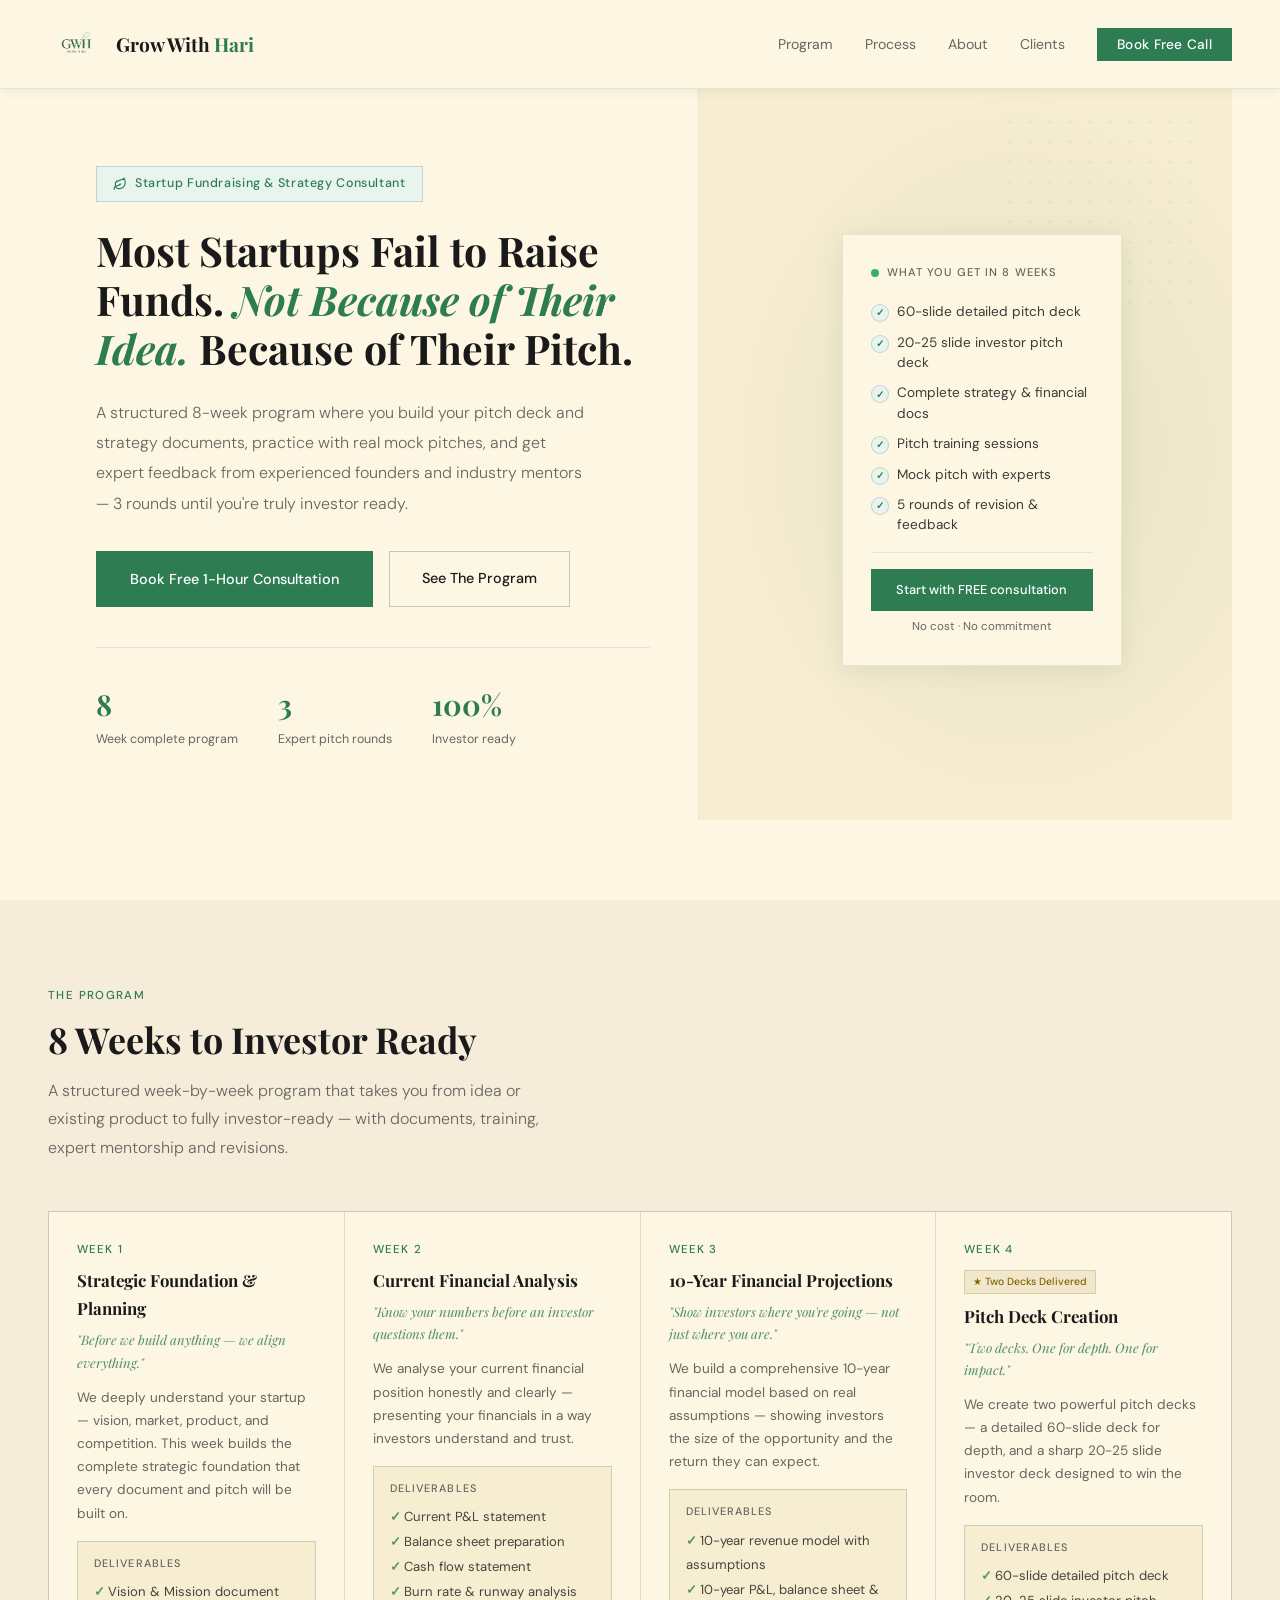
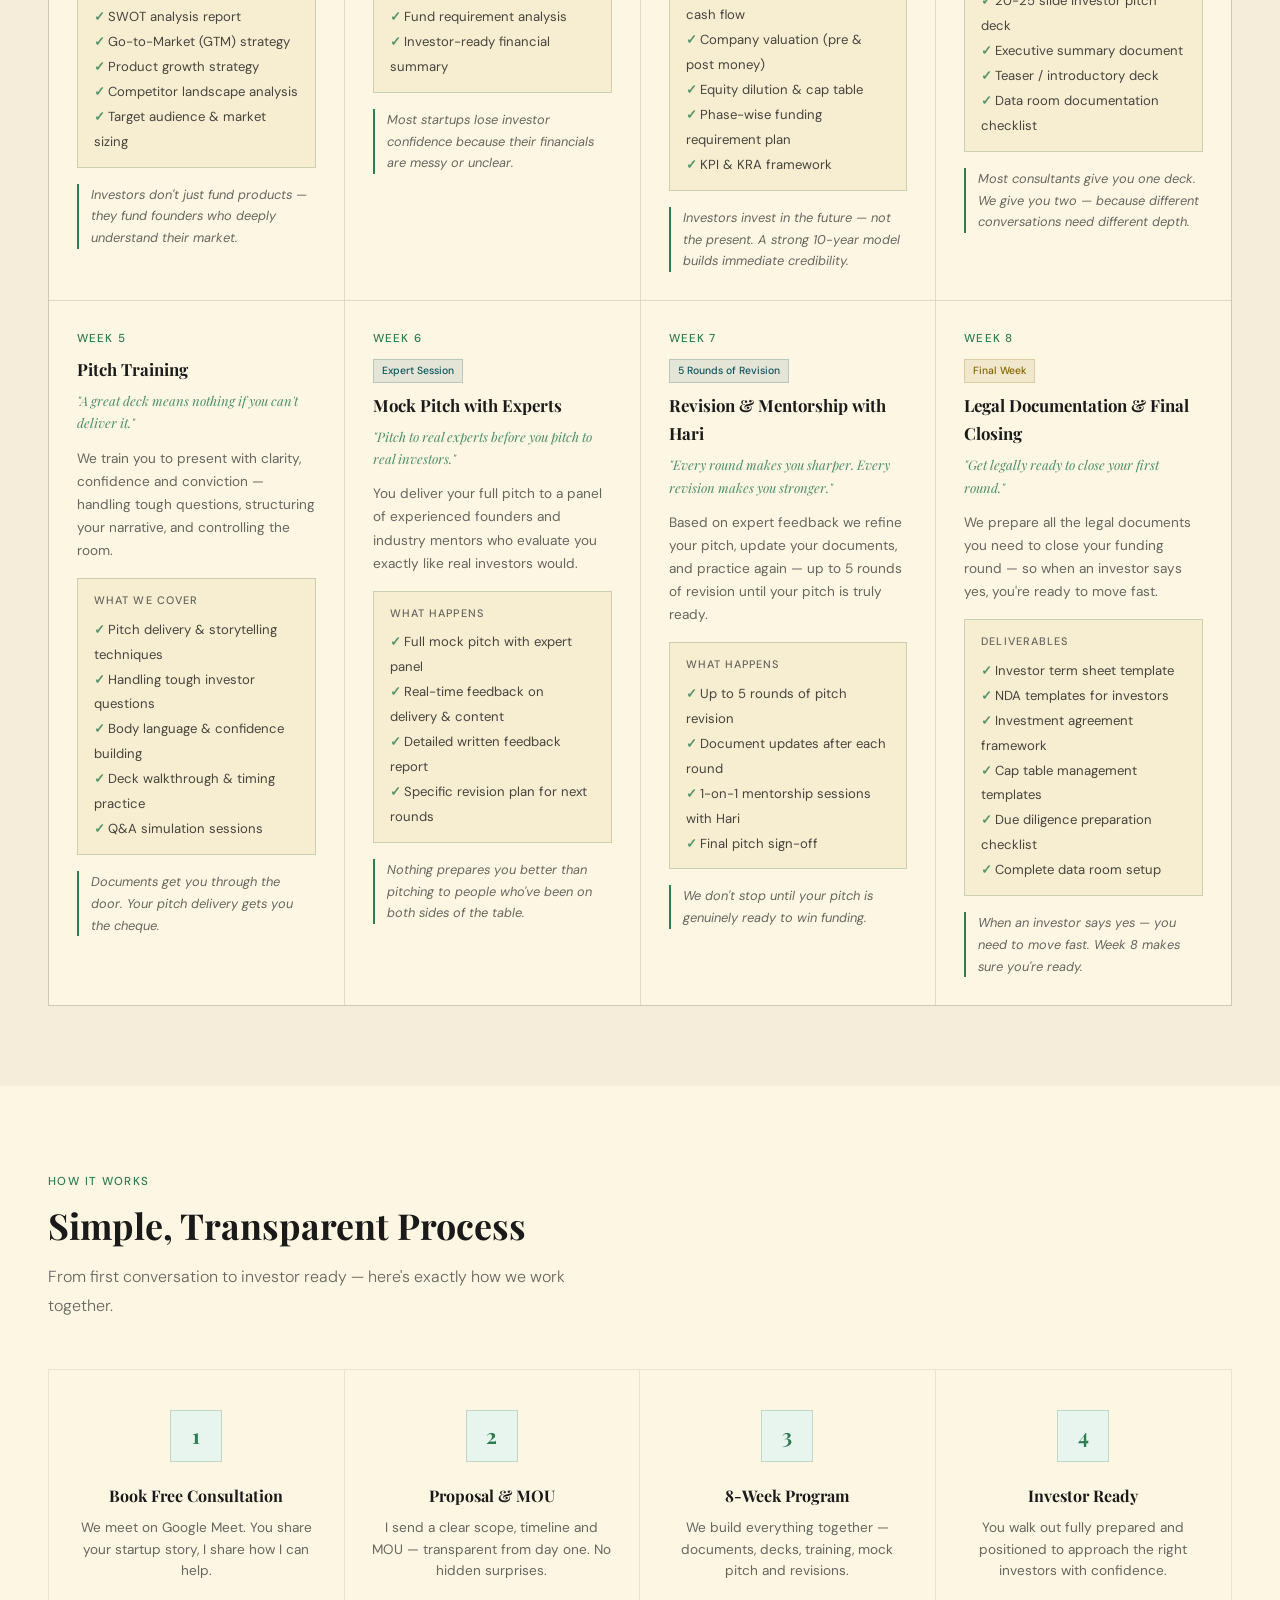
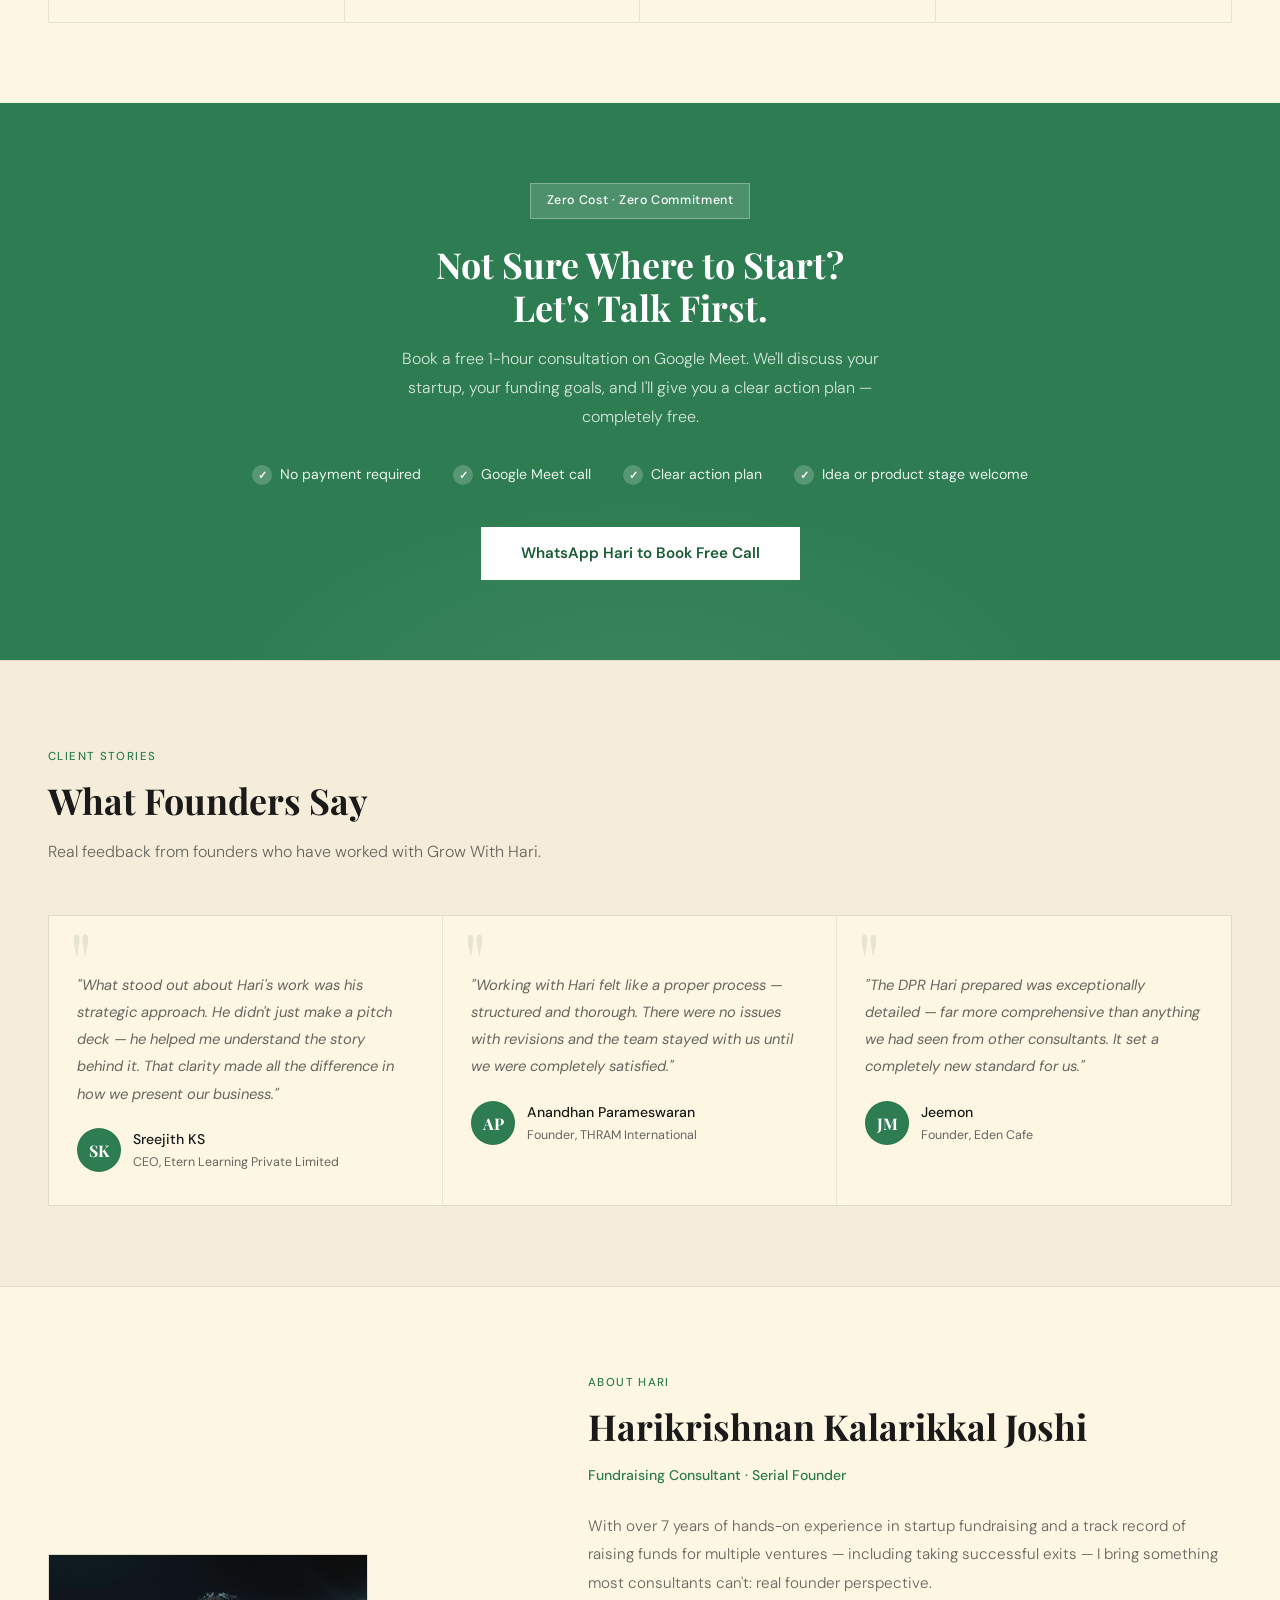
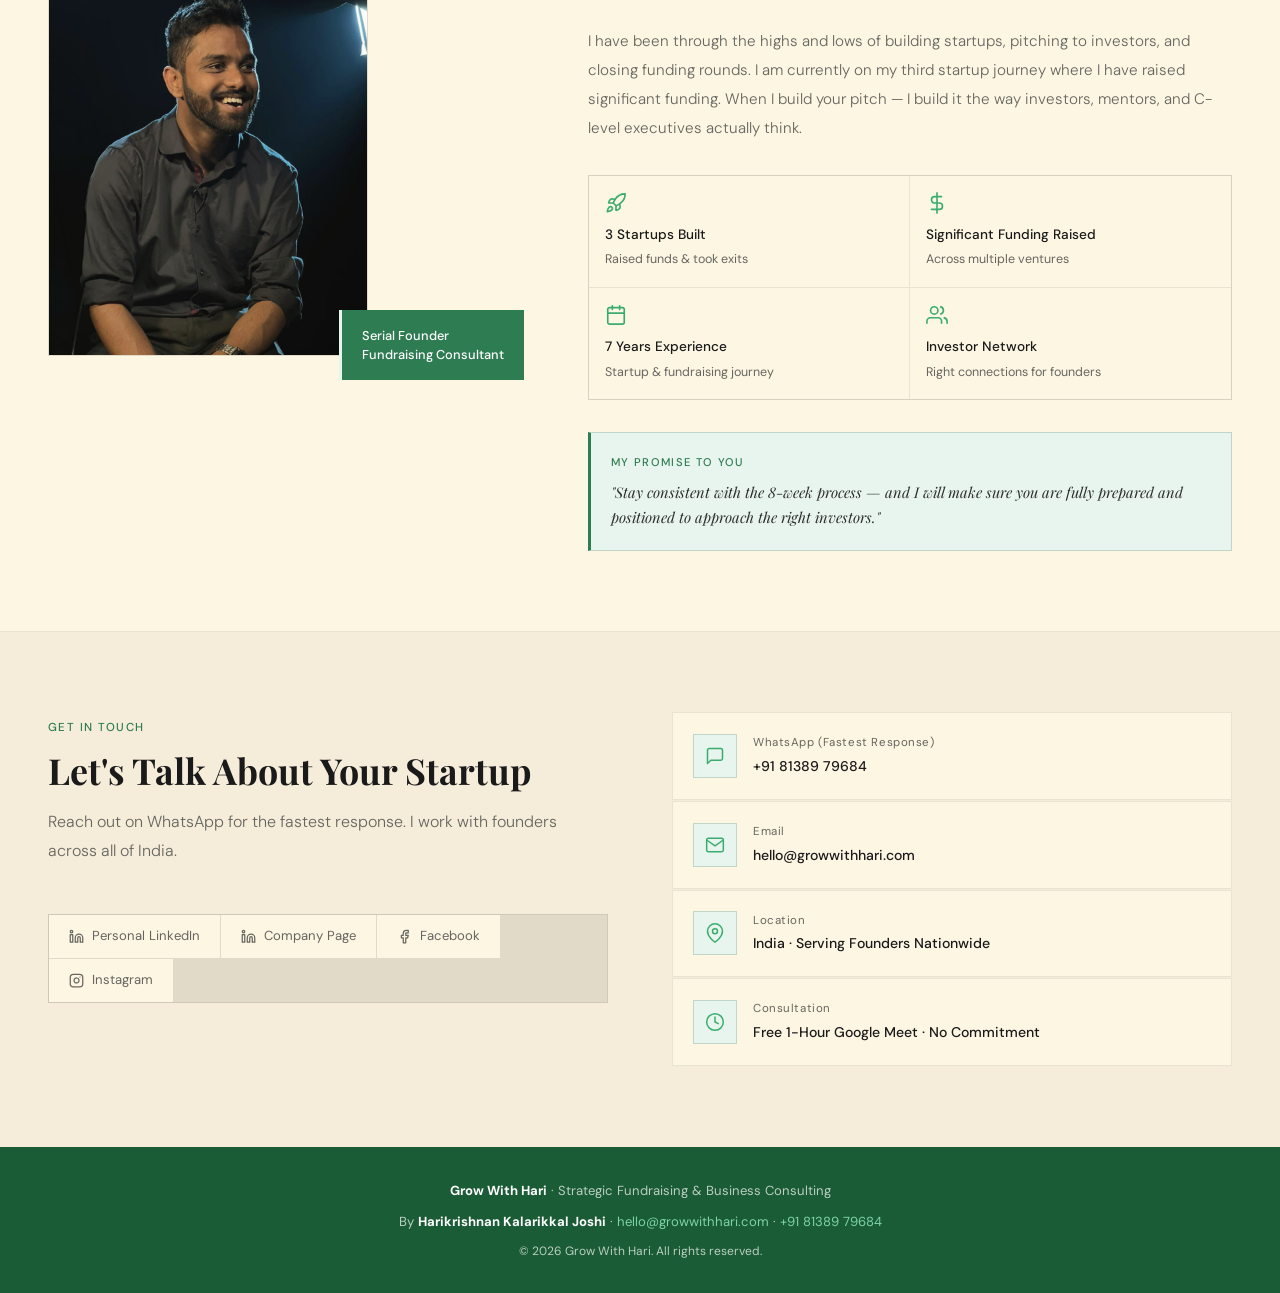
==== commit e1a9e493: "Add files via upload" ====
--- a/index.html
+++ b/index.html
@@ -537,21 +537,22 @@
         <a href="https://www.linkedin.com/in/harikrishnan-kalarikkal-joshi-67438710b" target="_blank" class="social-link"><svg width="15" height="15" viewBox="0 0 24 24" fill="none" stroke="currentColor" stroke-width="2" stroke-linecap="round" stroke-linejoin="round"><path d="M16 8a6 6 0 0 1 6 6v7h-4v-7a2 2 0 0 0-2-2 2 2 0 0 0-2 2v7h-4v-7a6 6 0 0 1 6-6z"/><rect x="2" y="9" width="4" height="12"/><circle cx="4" cy="4" r="2"/></svg> Personal LinkedIn</a>
         <a href="https://www.linkedin.com/company/grow-with-hari" target="_blank" class="social-link"><svg width="15" height="15" viewBox="0 0 24 24" fill="none" stroke="currentColor" stroke-width="2" stroke-linecap="round" stroke-linejoin="round"><path d="M16 8a6 6 0 0 1 6 6v7h-4v-7a2 2 0 0 0-2-2 2 2 0 0 0-2 2v7h-4v-7a6 6 0 0 1 6-6z"/><rect x="2" y="9" width="4" height="12"/><circle cx="4" cy="4" r="2"/></svg> Company Page</a>
         <a href="https://www.facebook.com/profile.php?id=61590142725541" target="_blank" class="social-link"><svg width="15" height="15" viewBox="0 0 24 24" fill="none" stroke="currentColor" stroke-width="2" stroke-linecap="round" stroke-linejoin="round"><path d="M18 2h-3a5 5 0 0 0-5 5v3H7v4h3v8h4v-8h3l1-4h-4V7a1 1 0 0 1 1-1h3z"/></svg> Facebook</a>
+        <a href="https://www.instagram.com/growwithhari.official/" target="_blank" class="social-link"><svg width="15" height="15" viewBox="0 0 24 24" fill="none" stroke="currentColor" stroke-width="2" stroke-linecap="round" stroke-linejoin="round"><rect x="2" y="2" width="20" height="20" rx="5" ry="5"/><path d="M16 11.37A4 4 0 1 1 12.63 8 4 4 0 0 1 16 11.37z"/><line x1="17.5" y1="6.5" x2="17.51" y2="6.5"/></svg> Instagram</a>
       </div>
     </div>
     <div>
-      <a href="https://wa.me/917592830276" target="_blank" class="contact-info-item">
+      <a href="https://wa.me/918138979684" target="_blank" class="contact-info-item">
         <div class="contact-icon"><svg width="20" height="20" viewBox="0 0 24 24" fill="none" stroke="#3aad6e" stroke-width="1.8" stroke-linecap="round" stroke-linejoin="round"><path d="M21 15a2 2 0 0 1-2 2H7l-4 4V5a2 2 0 0 1 2-2h14a2 2 0 0 1 2 2z"/></svg></div>
         <div>
           <div class="contact-label">WhatsApp (Fastest Response)</div>
-          <div class="contact-value">+91 75928 30276</div>
+          <div class="contact-value">+91 81389 79684</div>
         </div>
       </a>
-      <a href="mailto:harikrishnanambachu@gmail.com" class="contact-info-item">
+      <a href="mailto:hello@growwithhari.com" class="contact-info-item">
         <div class="contact-icon"><svg width="20" height="20" viewBox="0 0 24 24" fill="none" stroke="#3aad6e" stroke-width="1.8" stroke-linecap="round" stroke-linejoin="round"><path d="M4 4h16c1.1 0 2 .9 2 2v12c0 1.1-.9 2-2 2H4c-1.1 0-2-.9-2-2V6c0-1.1.9-2 2-2z"/><polyline points="22,6 12,13 2,6"/></svg></div>
         <div>
           <div class="contact-label">Email</div>
-          <div class="contact-value">harikrishnanambachu@gmail.com</div>
+          <div class="contact-value">hello@growwithhari.com</div>
         </div>
       </a>
       <div class="contact-info-item" style="cursor: default;">
@@ -575,7 +576,7 @@
 <!-- FOOTER -->
 <footer>
   <p><strong>Grow With Hari</strong> · Strategic Fundraising & Business Consulting</p>
-  <p style="margin-top: 0.5rem;">By <strong>Harikrishnan Kalarikkal Joshi</strong> · <a href="mailto:harikrishnanambachu@gmail.com">harikrishnanambachu@gmail.com</a> · <a href="https://wa.me/917592830276">+91 75928 30276</a></p>
+  <p style="margin-top: 0.5rem;">By <strong>Harikrishnan Kalarikkal Joshi</strong> · <a href="mailto:hello@growwithhari.com">hello@growwithhari.com</a> · <a href="https://wa.me/918138979684">+91 81389 79684</a></p>
   <p style="margin-top: 0.5rem; font-size: 0.75rem;">© 2026 Grow With Hari. All rights reserved.</p>
 </footer>
 
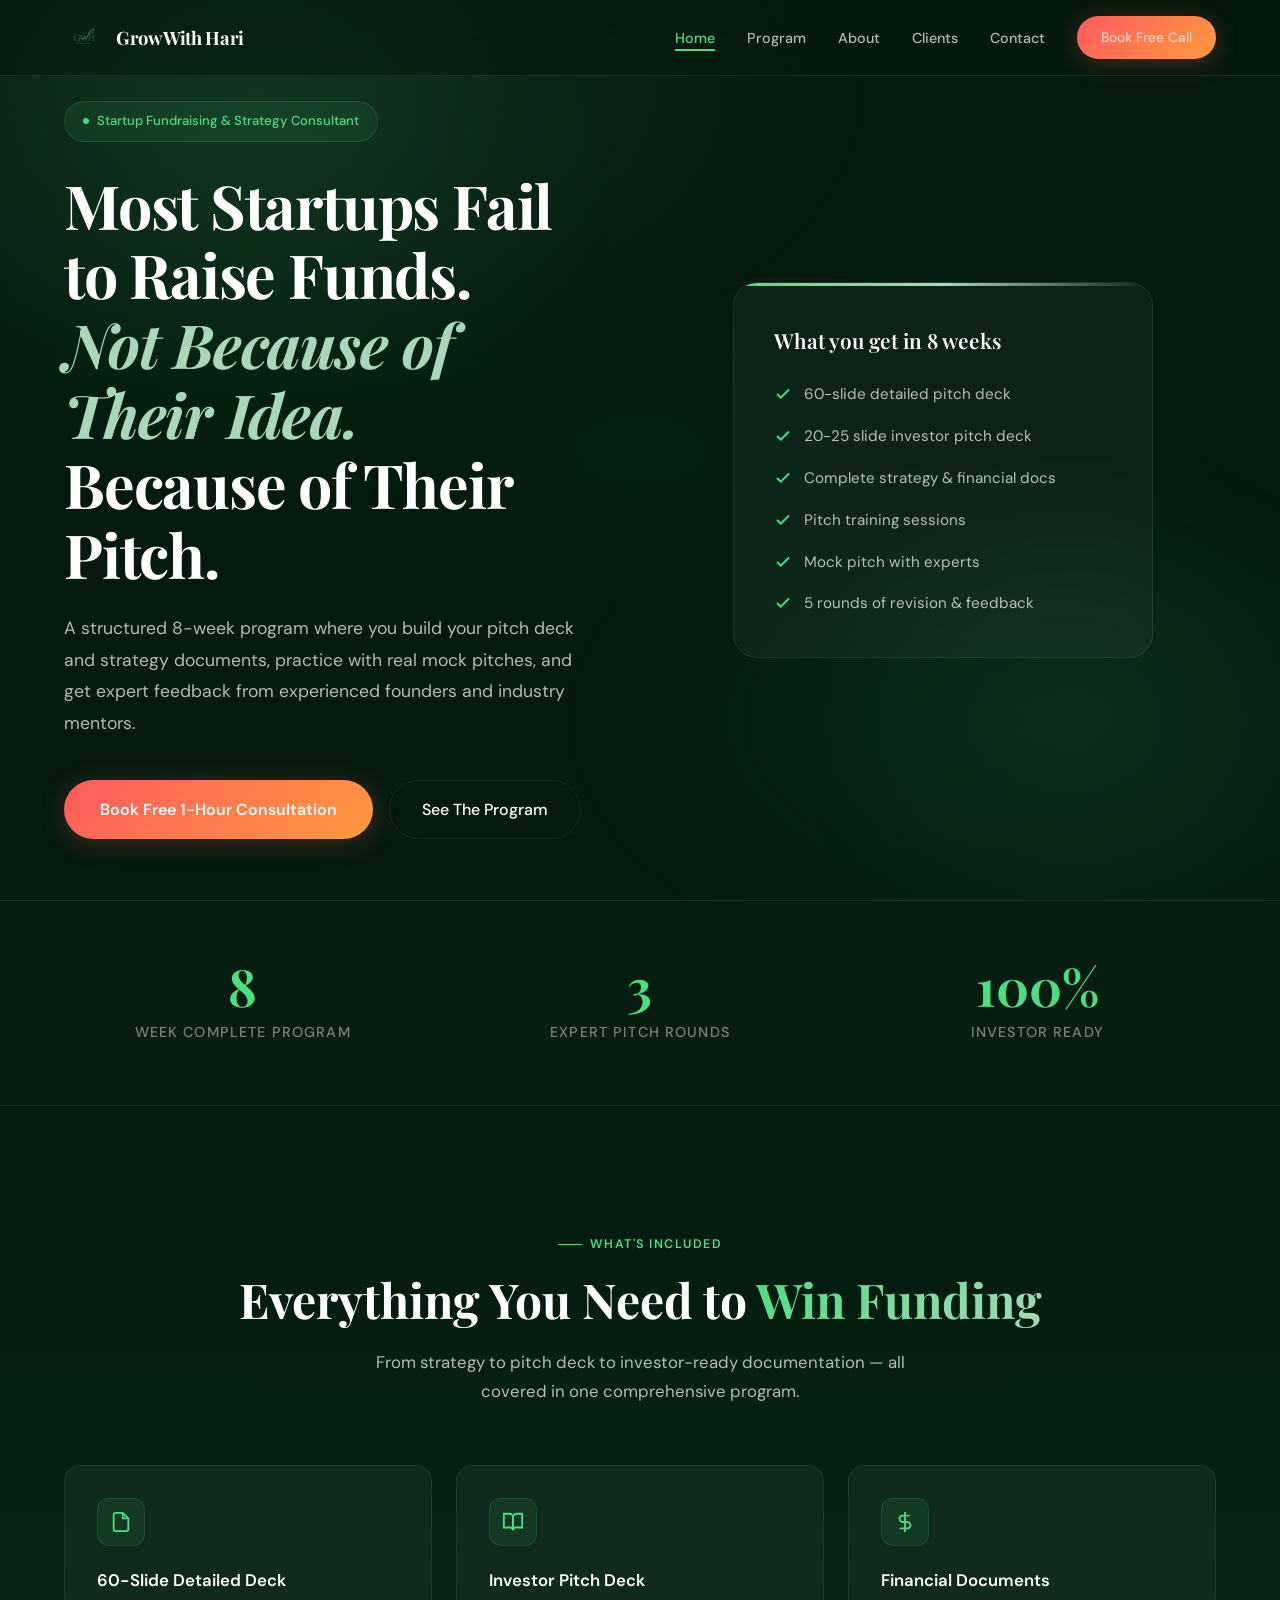
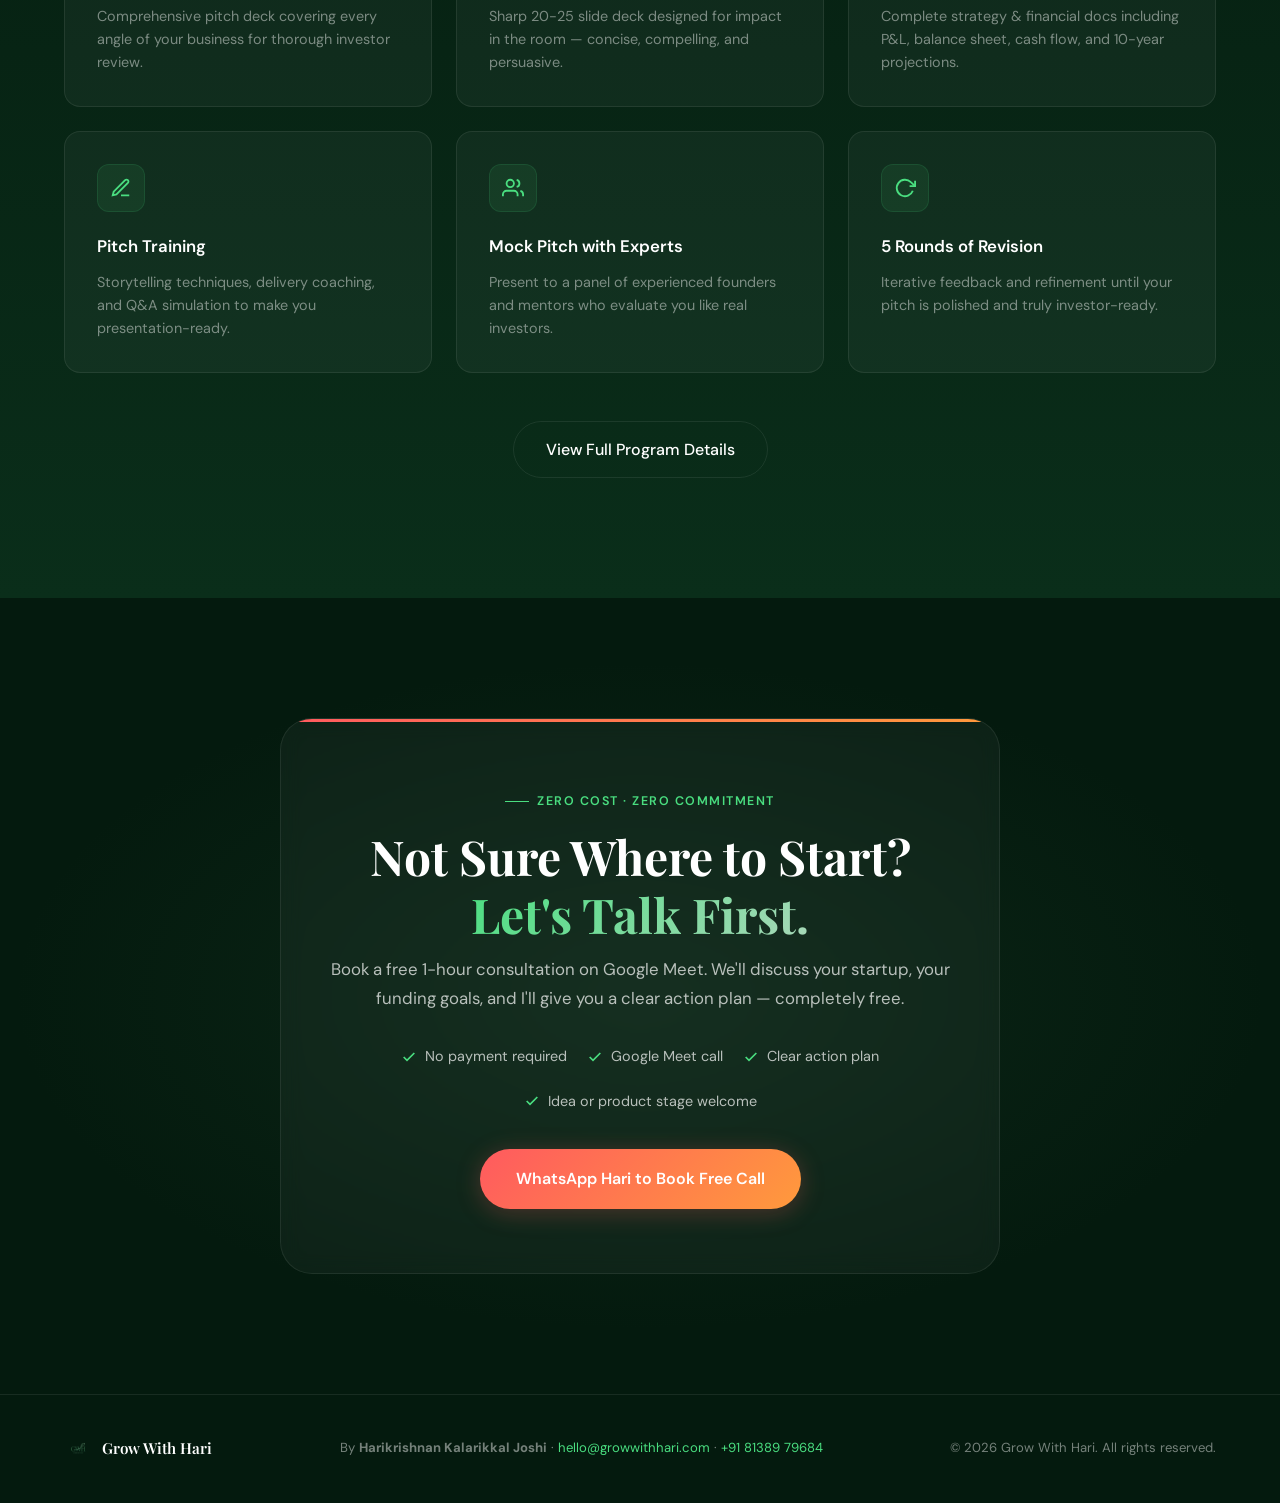
==== commit b3bfa67b: "Add files via upload" ====
--- a/index.html
+++ b/index.html
@@ -3,582 +3,170 @@
 <head>
 <meta charset="UTF-8">
 <meta name="viewport" content="width=device-width, initial-scale=1.0">
-<title>Grow With Hari – Startup Fundraising & Strategy Consultant</title>
-<link href="https://fonts.googleapis.com/css2?family=Playfair+Display:ital,wght@0,400;0,500;0,700;1,400;1,700&family=DM+Sans:wght@300;400;500&display=swap" rel="stylesheet">
-<style>
-*, *::before, *::after { box-sizing: border-box; margin: 0; padding: 0; }
-:root {
-  --green: #2e7d52;
-  --green-dark: #1a5c35;
-  --green-light: #e8f5ee;
-  --green-pale: #f0f8f3;
-  --green-mid: #3aad6e;
-  --green-accent: #3aad6e;
-  --sage: #fdf6e3;
-  --sage-dark: #f7edd0;
-  --black: #1a1a1a;
-  --surface: #f5ecda;
-  --surface2: #efe4cc;
-  --white: #fdf6e3;
-  --gray: #666660;
-  --gray-light: #f2f0ec;
-  --border: rgba(0,0,0,0.08);
-  --border-green: rgba(26,92,53,0.2);
-}
-html { scroll-behavior: smooth; }
-body { font-family: 'DM Sans', sans-serif; background: var(--sage); color: var(--black); font-size: 16px; line-height: 1.7; overflow-x: hidden; }
-
-/* NAV */
-nav { position: fixed; top: 0; left: 0; right: 0; z-index: 100; display: flex; align-items: center; justify-content: space-between; padding: 1rem 3rem; background: rgba(253,246,227,0.97); box-shadow: 0 1px 12px rgba(26,92,53,0.08); backdrop-filter: blur(16px); border-bottom: 1px solid var(--border); }
-.nav-logo { display: flex; align-items: center; gap: 12px; text-decoration: none; }
-.nav-logo img { height: 56px; width: auto; }
-.nav-brand { font-family: 'Playfair Display', serif; font-size: 1.2rem; font-weight: 700; color: var(--black); }
-.nav-brand span { color: var(--green); }
-.nav-links { display: flex; gap: 2rem; list-style: none; align-items: center; }
-.nav-links a { text-decoration: none; color: var(--gray); font-size: 0.88rem; font-weight: 400; transition: color 0.2s; }
-.nav-links a:hover { color: var(--black); }
-.nav-cta { background: var(--green) !important; color: white !important; padding: 0.5rem 1.25rem; border-radius: 0 !important; font-weight: 500 !important; font-size: 0.85rem !important; transition: background 0.2s !important; letter-spacing: 0.02em; }
-.nav-cta:hover { background: var(--green-dark) !important; color: white !important; }
-
-/* HERO */
-.hero { min-height: 100vh; display: grid; grid-template-columns: 55% 45%; padding-top: 5rem; position: relative; overflow: hidden; }
-.hero-left { padding: 5rem 3rem 4rem; display: flex; flex-direction: column; justify-content: center; position: relative; z-index: 2; border-right: 1px solid var(--border); background: var(--sage); }
-.hero-right { background: var(--sage-dark); display: flex; align-items: center; justify-content: center; padding: 3rem 2rem 3rem 4rem; position: relative; }
-.hero-right::before { content: ''; position: absolute; inset: 0; background: radial-gradient(ellipse 80% 70% at 60% 50%, rgba(26,92,53,0.08) 0%, transparent 70%); }
-.hero-dots { position: absolute; top: 2rem; right: 2rem; width: 200px; height: 200px; background-image: radial-gradient(circle, rgba(26,92,53,0.15) 1.5px, transparent 1.5px); background-size: 20px 20px; opacity: 0.6; }
-.hero-tag { display: inline-flex; align-items: center; gap: 8px; background: var(--green-light); color: var(--green); font-size: 0.78rem; font-weight: 500; padding: 0.4rem 1rem; border: 1px solid var(--border-green); margin-bottom: 1.5rem; letter-spacing: 0.05em; width: fit-content; }
-.hero h1 { font-family: 'Playfair Display', serif; font-size: clamp(2rem, 3.2vw, 2.8rem); font-weight: 700; line-height: 1.2; color: var(--black); margin-bottom: 1.5rem; }
-.hero h1 em { font-style: italic; color: var(--green); }
-.hero-sub { font-size: 1rem; color: var(--gray); max-width: 500px; margin-bottom: 2rem; font-weight: 300; line-height: 1.9; }
-.hero-btns { display: flex; gap: 1rem; flex-wrap: wrap; margin-bottom: 2.5rem; }
-.btn-primary { background: var(--green); color: white; padding: 0.85rem 2rem; font-weight: 500; font-size: 0.9rem; text-decoration: none; transition: all 0.2s; border: 2px solid var(--green); display: inline-block; }
-.btn-primary:hover { background: var(--green-dark); border-color: var(--green-dark); }
-.btn-secondary { background: transparent; color: var(--black); padding: 0.85rem 2rem; font-weight: 500; font-size: 0.9rem; text-decoration: none; border: 1px solid rgba(0,0,0,0.2); transition: all 0.2s; display: inline-block; }
-.btn-secondary:hover { border-color: var(--green); color: var(--green); }
-.hero-stats { display: flex; gap: 2.5rem; padding-top: 2rem; border-top: 1px solid var(--border); }
-.stat-num { font-family: 'Playfair Display', serif; font-size: 1.8rem; font-weight: 700; color: var(--green); }
-.stat-label { font-size: 0.78rem; color: var(--gray); font-weight: 400; }
-
-/* HERO CARD */
-.hero-card { background: var(--sage); border: 1px solid var(--border); padding: 1.75rem; width: 100%; max-width: 280px; position: relative; z-index: 1; box-shadow: 0 4px 24px rgba(26,92,53,0.1); }
-.card-header { display: flex; align-items: center; gap: 8px; margin-bottom: 1.25rem; }
-.card-dot { width: 8px; height: 8px; border-radius: 50%; background: var(--green-accent); }
-.card-title { font-size: 0.7rem; color: var(--gray); font-weight: 500; letter-spacing: 0.1em; text-transform: uppercase; }
-.card-item { display: flex; align-items: flex-start; gap: 8px; margin-bottom: 10px; }
-.card-check { width: 18px; height: 18px; border-radius: 50%; background: var(--green-light); display: flex; align-items: center; justify-content: center; flex-shrink: 0; font-size: 0.65rem; color: var(--green); margin-top: 2px; font-weight: 700; border: 1px solid var(--border-green); }
-.card-text { font-size: 0.85rem; color: var(--black); line-height: 1.5; opacity: 0.85; }
-.card-divider { height: 1px; background: var(--border); margin: 1rem 0; }
-.card-cta { background: var(--green); color: white; font-size: 0.8rem; font-weight: 500; padding: 0.65rem 1rem; text-align: center; display: block; text-decoration: none; transition: background 0.2s; }
-.card-cta:hover { background: var(--green-dark); }
-.card-free { font-size: 0.72rem; color: var(--gray); text-align: center; margin-top: 6px; }
-
-/* SECTIONS */
-section { padding: 5rem 3rem; }
-.section-tag { display: inline-block; font-size: 0.72rem; font-weight: 500; letter-spacing: 0.12em; text-transform: uppercase; color: var(--green); margin-bottom: 0.75rem; }
-.section-title { font-family: 'Playfair Display', serif; font-size: clamp(1.8rem, 2.8vw, 2.4rem); font-weight: 700; line-height: 1.2; color: var(--black); margin-bottom: 1rem; }
-.section-sub { color: var(--gray); font-size: 1rem; max-width: 520px; font-weight: 300; margin-bottom: 3rem; line-height: 1.8; }
-
-/* WEEKS */
-.weeks { background: var(--surface); border-top: 1px solid var(--border); border-bottom: 1px solid var(--border); }
-.weeks-grid { display: grid; grid-template-columns: repeat(auto-fit, minmax(280px, 1fr)); gap: 1px; background: var(--border); border: 1px solid var(--border); }
-.week-card { background: var(--sage); padding: 1.75rem; transition: all 0.25s; position: relative; overflow: hidden; }
-.week-card::before { content: ''; position: absolute; top: 0; left: 0; width: 3px; height: 100%; background: var(--green); opacity: 0; transition: opacity 0.25s; }
-.week-card:hover { background: var(--sage-dark); }
-.week-card:hover::before { opacity: 1; }
-.week-num { font-size: 0.72rem; font-weight: 500; color: var(--green); letter-spacing: 0.1em; text-transform: uppercase; margin-bottom: 0.4rem; }
-.week-badge { display: inline-block; font-size: 0.65rem; font-weight: 500; padding: 2px 8px; margin-bottom: 0.5rem; }
-.badge-special { background: rgba(133,100,4,0.1); color: #856400; border: 1px solid rgba(133,100,4,0.2); }
-.badge-expert { background: rgba(12,84,96,0.1); color: #0c5460; border: 1px solid rgba(12,84,96,0.2); }
-.week-title { font-family: 'Playfair Display', serif; font-size: 1.05rem; font-weight: 700; color: var(--black); margin-bottom: 0.4rem; }
-.week-tagline { font-size: 0.82rem; color: var(--green); font-style: italic; margin-bottom: 0.75rem; font-family: 'Playfair Display', serif; opacity: 0.85; }
-.week-desc { font-size: 0.85rem; color: var(--gray); line-height: 1.7; margin-bottom: 1rem; }
-.week-deliverables { background: var(--sage-dark); border: 1px solid var(--border-green); padding: 0.75rem 1rem; }
-.week-del-title { font-size: 0.68rem; font-weight: 500; color: var(--gray); letter-spacing: 0.1em; text-transform: uppercase; margin-bottom: 0.5rem; }
-.week-del-item { font-size: 0.82rem; color: var(--black); line-height: 1.9; opacity: 0.8; }
-.week-del-item::before { content: "✓ "; color: var(--green); font-weight: 700; opacity: 1; }
-.week-why { font-size: 0.8rem; color: var(--gray); line-height: 1.7; border-left: 2px solid var(--green); padding-left: 0.75rem; margin-top: 1rem; font-style: italic; }
-
-/* PROCESS */
-.process-steps { display: grid; grid-template-columns: repeat(4, 1fr); gap: 0; margin-top: 3rem; position: relative; border: 1px solid var(--border); }
-.process-step { text-align: center; padding: 2.5rem 1.5rem; position: relative; border-right: 1px solid var(--border); transition: background 0.2s; }
-.process-step:last-child { border-right: none; }
-.process-step:hover { background: var(--sage-dark); }
-.step-num { width: 52px; height: 52px; border: 1px solid var(--border-green); color: var(--green); font-family: 'Playfair Display', serif; font-size: 1.3rem; font-weight: 700; display: flex; align-items: center; justify-content: center; margin: 0 auto 1.25rem; background: var(--green-light); }
-.process-step h3 { font-family: 'Playfair Display', serif; font-size: 1rem; font-weight: 700; color: var(--black); margin-bottom: 0.5rem; }
-.process-step p { font-size: 0.85rem; color: var(--gray); line-height: 1.6; }
-
-/* FREE CONSULT CTA */
-.free-consult { background: var(--green); color: white; text-align: center; padding: 5rem 3rem; position: relative; overflow: hidden; }
-.free-consult::before { content: ''; position: absolute; inset: 0; background: radial-gradient(ellipse 50% 60% at 50% 110%, rgba(255,255,255,0.06) 0%, transparent 70%); }
-.free-consult .section-title { color: white; position: relative; z-index: 1; }
-.free-consult p { color: rgba(255,255,255,0.8); font-size: 1rem; max-width: 520px; margin: 0 auto 2rem; font-weight: 300; line-height: 1.8; position: relative; z-index: 1; }
-.free-tag { display: inline-block; background: rgba(255,255,255,0.15); color: white; font-size: 0.78rem; font-weight: 500; padding: 0.4rem 1rem; margin-bottom: 1.5rem; letter-spacing: 0.05em; border: 1px solid rgba(255,255,255,0.3); position: relative; z-index: 1; }
-.consult-features { display: flex; justify-content: center; gap: 2rem; margin-bottom: 2.5rem; flex-wrap: wrap; position: relative; z-index: 1; }
-.consult-feature { display: flex; align-items: center; gap: 0.5rem; color: rgba(255,255,255,0.9); font-size: 0.88rem; }
-.consult-feature::before { content: '✓'; width: 20px; height: 20px; background: rgba(255,255,255,0.2); border-radius: 50%; display: inline-flex; align-items: center; justify-content: center; font-size: 0.7rem; font-weight: 700; flex-shrink: 0; color: white; }
-.btn-white { background: white; color: var(--green-dark); padding: 0.85rem 2.5rem; font-weight: 600; font-size: 0.95rem; text-decoration: none; transition: all 0.2s; display: inline-block; position: relative; z-index: 1; }
-.btn-white:hover { background: var(--green-light); }
-
-/* TESTIMONIALS */
-.testimonials { background: var(--surface); border-top: 1px solid var(--border); border-bottom: 1px solid var(--border); }
-.testimonials-grid { display: grid; grid-template-columns: repeat(auto-fit, minmax(280px, 1fr)); gap: 0; border: 1px solid var(--border); }
-.testimonial-card { background: var(--sage); padding: 2rem 1.75rem; position: relative; border-right: 1px solid var(--border); transition: background 0.2s; }
-.testimonial-card:last-child { border-right: none; }
-.testimonial-card:hover { background: var(--sage-dark); }
-.testimonial-card::before { content: '"'; font-family: 'Playfair Display', serif; font-size: 5rem; color: rgba(26,92,53,0.1); position: absolute; top: 0.25rem; left: 1.25rem; line-height: 1; }
-.testimonial-text { font-size: 0.92rem; color: var(--gray); line-height: 1.85; margin-bottom: 1.25rem; padding-top: 1.5rem; font-style: italic; }
-.testimonial-author { display: flex; align-items: center; gap: 12px; }
-.author-avatar { width: 44px; height: 44px; border-radius: 50%; background: var(--green); color: white; font-family: 'Playfair Display', serif; font-size: 1rem; font-weight: 700; display: flex; align-items: center; justify-content: center; flex-shrink: 0; border: 1px solid var(--border-green); }
-.author-name { font-size: 0.88rem; font-weight: 500; color: var(--black); }
-.author-role { font-size: 0.78rem; color: var(--gray); }
-
-/* ABOUT */
-.about-section { display: grid; grid-template-columns: 1fr 1.4fr; gap: 5rem; align-items: center; padding: 5rem 3rem; background: var(--sage); border-bottom: 1px solid var(--border); }
-.about-visual { position: relative; }
-.about-photo-wrap { background: var(--surface); border: 1px solid var(--border); overflow: hidden; width: 320px; display: inline-block; }
-.about-photo { width: 320px; height: 400px; object-fit: cover; object-position: center top; display: block; opacity: 0.95; filter: grayscale(10%); }
-.about-badge { position: absolute; bottom: -1rem; right: -1rem; background: var(--green); color: white; padding: 1rem 1.25rem; font-size: 0.8rem; font-weight: 500; line-height: 1.5; border-left: 3px solid var(--green-light); }
-.about-content .section-sub { margin-bottom: 1.5rem; }
-.about-bio { font-size: 0.95rem; color: var(--gray); line-height: 1.9; font-weight: 300; margin-bottom: 2rem; }
-.about-highlights { display: grid; grid-template-columns: 1fr 1fr; gap: 1px; margin-bottom: 2rem; background: var(--border); border: 1px solid var(--border); }
-.highlight { background: var(--sage); padding: 1rem; transition: background 0.2s; }
-.highlight:hover { background: var(--sage-dark); }
-.highlight-icon { font-size: 1.25rem; margin-bottom: 0.6rem; width: 22px; height: 22px; display: flex; align-items: center; }
-.highlight h4 { font-size: 0.85rem; font-weight: 500; color: var(--black); margin-bottom: 0.2rem; }
-.highlight p { font-size: 0.78rem; color: var(--gray); }
-.promise-box { background: var(--green-light); padding: 1.25rem; border-left: 3px solid var(--green); border: 1px solid var(--border-green); border-left: 3px solid var(--green); }
-.promise-title { font-size: 0.7rem; font-weight: 500; color: var(--green); letter-spacing: 0.12em; text-transform: uppercase; margin-bottom: 0.5rem; }
-.promise-text { font-size: 0.92rem; color: var(--black); font-family: 'Playfair Display', serif; font-style: italic; line-height: 1.7; opacity: 0.9; }
-
-/* CONTACT */
-.contact { padding: 5rem 3rem; background: var(--surface); }
-.contact-grid { display: grid; grid-template-columns: 1fr 1fr; gap: 4rem; align-items: start; }
-.contact-info-item { display: flex; align-items: center; gap: 1rem; padding: 1.25rem; background: var(--sage); border: 1px solid var(--border); margin-bottom: 1px; text-decoration: none; color: inherit; transition: all 0.2s; }
-.contact-info-item:hover { border-color: var(--border-green); background: var(--sage-dark); }
-.contact-icon { width: 44px; height: 44px; background: var(--green-light); border: 1px solid var(--border-green); display: flex; align-items: center; justify-content: center; font-size: 1.2rem; flex-shrink: 0; }
-.contact-label { font-size: 0.72rem; color: var(--gray); margin-bottom: 0.15rem; letter-spacing: 0.05em; }
-.contact-value { font-size: 0.88rem; color: var(--black); font-weight: 500; }
-.social-links { display: flex; gap: 1px; margin-top: 1.5rem; flex-wrap: wrap; background: var(--border); border: 1px solid var(--border); }
-.social-link { display: flex; align-items: center; gap: 8px; padding: 0.65rem 1.25rem; background: var(--sage); font-size: 0.82rem; color: var(--gray); text-decoration: none; transition: all 0.2s; font-weight: 400; }
-.social-link:hover { background: var(--sage-dark); color: var(--green); }
-
-/* FOOTER */
-footer { background: var(--green-dark); color: rgba(255,255,255,0.7); text-align: center; padding: 2rem 3rem; font-size: 0.82rem; border-top: 1px solid var(--border-green); }
-footer strong { color: white; }
-footer a { color: #7dd4a8; text-decoration: none; }
-
-/* ANIMATIONS */
-@keyframes fadeUp { from { opacity: 0; transform: translateY(24px); } to { opacity: 1; transform: translateY(0); } }
-.hero-left > * { opacity: 0; animation: fadeUp 0.6s ease forwards; }
-.hero-left > *:nth-child(1) { animation-delay: 0.1s; }
-.hero-left > *:nth-child(2) { animation-delay: 0.25s; }
-.hero-left > *:nth-child(3) { animation-delay: 0.4s; }
-.hero-left > *:nth-child(4) { animation-delay: 0.55s; }
-.hero-left > *:nth-child(5) { animation-delay: 0.7s; }
-
-/* RESPONSIVE */
-@media (max-width: 768px) {
-  nav { padding: 1rem 1.5rem; }
-  .nav-links { display: none; }
-  .hero { grid-template-columns: 1fr; padding-top: 4rem; }
-  .hero-left { padding: 3rem 1.5rem 2rem; border-right: none; border-bottom: 1px solid var(--border); }
-  .hero-right { clip-path: none; padding: 2rem 1.5rem; justify-content: center; }
-  section { padding: 3.5rem 1.5rem; }
-  .about-section { grid-template-columns: 1fr; gap: 2.5rem; padding: 3.5rem 1.5rem; }
-  .contact-grid { grid-template-columns: 1fr; gap: 2rem; }
-  .process-steps { grid-template-columns: 1fr 1fr; }
-  .about-highlights { grid-template-columns: 1fr; }
-  .hero-stats { gap: 1.5rem; }
-}
-</style>
+<title>Grow With Hari — Startup Fundraising & Strategy Consultant</title>
+<link rel="icon" type="image/png" href="logo.png">
+<link href="https://fonts.googleapis.com/css2?family=Playfair+Display:ital,wght@0,400;0,600;0,700;0,800;1,400;1,600&family=DM+Sans:wght@300;400;500;600;700&display=swap" rel="stylesheet">
+<link rel="stylesheet" href="styles.css">
 </head>
 <body>
 
 <!-- NAV -->
-<nav>
-  <a href="#" class="nav-logo">
-    <img src="logo.png" alt="Grow With Hari Logo"/>
-    <div class="nav-brand">Grow With <span>Hari</span></div>
-  </a>
-  <ul class="nav-links">
-    <li><a href="#program">Program</a></li>
-    <li><a href="#process">Process</a></li>
-    <li><a href="#about">About</a></li>
-    <li><a href="#testimonials">Clients</a></li>
-    <li><a href="https://wa.me/917592830276" target="_blank" class="nav-cta">Book Free Call</a></li>
-  </ul>
+<nav class="nav" id="nav">
+  <div class="container">
+    <a href="index.html" class="nav-brand">
+      <img src="logo.png" alt="GWH Consulting">
+      <span>Grow With Hari</span>
+    </a>
+    <ul class="nav-links" id="navLinks">
+      <li><a href="index.html" class="active">Home</a></li>
+      <li><a href="program.html">Program</a></li>
+      <li><a href="about.html">About</a></li>
+      <li><a href="testimonials.html">Clients</a></li>
+      <li><a href="contact.html">Contact</a></li>
+      <li><a href="https://wa.me/918138979684" class="cta-btn nav-cta">Book Free Call</a></li>
+    </ul>
+    <button class="mobile-toggle" id="mobileToggle" aria-label="Menu">
+      <svg viewBox="0 0 24 24" fill="none" stroke="currentColor" stroke-width="2"><line x1="3" y1="6" x2="21" y2="6"/><line x1="3" y1="12" x2="21" y2="12"/><line x1="3" y1="18" x2="21" y2="18"/></svg>
+    </button>
+  </div>
 </nav>
 
 <!-- HERO -->
-<section class="hero" id="home">
-  <div class="hero-left">
-    <div class="hero-tag"><svg width="14" height="14" viewBox="0 0 24 24" fill="none" stroke="currentColor" stroke-width="2" stroke-linecap="round" stroke-linejoin="round"><path d="M11 20A7 7 0 0 1 9.8 6.1C15.5 5 17 4.48 19 2c1 2 2 4.18 2 8 0 5.5-4.78 10-10 10z"/><path d="M2 21c0-3 1.85-5.36 5.08-6C9.5 14.52 12 13 13 12"/></svg> Startup Fundraising & Strategy Consultant</div>
-    <h1>Most Startups Fail to Raise Funds. <em>Not Because of Their Idea.</em> Because of Their Pitch.</h1>
-    <p class="hero-sub">A structured 8-week program where you build your pitch deck and strategy documents, practice with real mock pitches, and get expert feedback from experienced founders and industry mentors — 3 rounds until you're truly investor ready.</p>
-    <div class="hero-btns">
-      <a href="https://wa.me/917592830276" target="_blank" class="btn-primary">Book Free 1-Hour Consultation</a>
-      <a href="#program" class="btn-secondary">See The Program</a>
-    </div>
-    <div class="hero-stats">
-      <div>
-        <div class="stat-num">8</div>
-        <div class="stat-label">Week complete program</div>
-      </div>
-      <div>
-        <div class="stat-num">3</div>
-        <div class="stat-label">Expert pitch rounds</div>
-      </div>
-      <div>
-        <div class="stat-num">100%</div>
-        <div class="stat-label">Investor ready</div>
+<section class="hero">
+  <div class="container">
+    <div class="hero-content">
+      <div class="hero-badge reveal">Startup Fundraising & Strategy Consultant</div>
+      <h1 class="reveal reveal-delay-1">Most Startups Fail to Raise Funds.<br><em>Not Because of Their Idea.</em><br>Because of Their Pitch.</h1>
+      <p class="hero-desc reveal reveal-delay-2">A structured 8-week program where you build your pitch deck and strategy documents, practice with real mock pitches, and get expert feedback from experienced founders and industry mentors.</p>
+      <div class="hero-actions reveal reveal-delay-3">
+        <a href="https://wa.me/918138979684" class="cta-btn">Book Free 1-Hour Consultation</a>
+        <a href="program.html" class="cta-btn-outline">See The Program</a>
       </div>
     </div>
-  </div>
-  <div class="hero-right">
-    <div class="hero-dots"></div>
-    <div class="hero-card">
-      <div class="card-header">
-        <div class="card-dot"></div>
-        <div class="card-title">What you get in 8 weeks</div>
-      </div>
-      <div class="card-item"><div class="card-check">✓</div><div class="card-text">60-slide detailed pitch deck</div></div>
-      <div class="card-item"><div class="card-check">✓</div><div class="card-text">20-25 slide investor pitch deck</div></div>
-      <div class="card-item"><div class="card-check">✓</div><div class="card-text">Complete strategy & financial docs</div></div>
-      <div class="card-item"><div class="card-check">✓</div><div class="card-text">Pitch training sessions</div></div>
-      <div class="card-item"><div class="card-check">✓</div><div class="card-text">Mock pitch with experts</div></div>
-      <div class="card-item"><div class="card-check">✓</div><div class="card-text">5 rounds of revision & feedback</div></div>
-      <div class="card-divider"></div>
-      <a href="https://wa.me/917592830276" target="_blank" class="card-cta">Start with FREE consultation</a>
-      <div class="card-free">No cost · No commitment</div>
-    </div>
-  </div>
-</section>
-
-<!-- 8 WEEK PROGRAM -->
-<section id="program" style="background: var(--surface);">
-  <div class="section-tag">The Program</div>
-  <h2 class="section-title">8 Weeks to Investor Ready</h2>
-  <p class="section-sub">A structured week-by-week program that takes you from idea or existing product to fully investor-ready — with documents, training, expert mentorship and revisions.</p>
-  <div class="weeks-grid">
-
-    <div class="week-card">
-      <div class="week-num">Week 1</div>
-      <div class="week-title">Strategic Foundation & Planning</div>
-      <div class="week-tagline">"Before we build anything — we align everything."</div>
-      <div class="week-desc">We deeply understand your startup — vision, market, product, and competition. This week builds the complete strategic foundation that every document and pitch will be built on.</div>
-      <div class="week-deliverables">
-        <div class="week-del-title">Deliverables</div>
-        <div class="week-del-item">Vision & Mission document</div>
-        <div class="week-del-item">SWOT analysis report</div>
-        <div class="week-del-item">Go-to-Market (GTM) strategy</div>
-        <div class="week-del-item">Product growth strategy</div>
-        <div class="week-del-item">Competitor landscape analysis</div>
-        <div class="week-del-item">Target audience & market sizing</div>
-      </div>
-      <div class="week-why">Investors don't just fund products — they fund founders who deeply understand their market.</div>
-    </div>
-
-    <div class="week-card">
-      <div class="week-num">Week 2</div>
-      <div class="week-title">Current Financial Analysis</div>
-      <div class="week-tagline">"Know your numbers before an investor questions them."</div>
-      <div class="week-desc">We analyse your current financial position honestly and clearly — presenting your financials in a way investors understand and trust.</div>
-      <div class="week-deliverables">
-        <div class="week-del-title">Deliverables</div>
-        <div class="week-del-item">Current P&L statement</div>
-        <div class="week-del-item">Balance sheet preparation</div>
-        <div class="week-del-item">Cash flow statement</div>
-        <div class="week-del-item">Burn rate & runway analysis</div>
-        <div class="week-del-item">Fund requirement analysis</div>
-        <div class="week-del-item">Investor-ready financial summary</div>
-      </div>
-      <div class="week-why">Most startups lose investor confidence because their financials are messy or unclear.</div>
-    </div>
-
-    <div class="week-card">
-      <div class="week-num">Week 3</div>
-      <div class="week-title">10-Year Financial Projections</div>
-      <div class="week-tagline">"Show investors where you're going — not just where you are."</div>
-      <div class="week-desc">We build a comprehensive 10-year financial model based on real assumptions — showing investors the size of the opportunity and the return they can expect.</div>
-      <div class="week-deliverables">
-        <div class="week-del-title">Deliverables</div>
-        <div class="week-del-item">10-year revenue model with assumptions</div>
-        <div class="week-del-item">10-year P&L, balance sheet & cash flow</div>
-        <div class="week-del-item">Company valuation (pre & post money)</div>
-        <div class="week-del-item">Equity dilution & cap table</div>
-        <div class="week-del-item">Phase-wise funding requirement plan</div>
-        <div class="week-del-item">KPI & KRA framework</div>
-      </div>
-      <div class="week-why">Investors invest in the future — not the present. A strong 10-year model builds immediate credibility.</div>
-    </div>
-
-    <div class="week-card">
-      <div class="week-num">Week 4</div>
-      <div class="week-badge badge-special">★ Two Decks Delivered</div>
-      <div class="week-title">Pitch Deck Creation</div>
-      <div class="week-tagline">"Two decks. One for depth. One for impact."</div>
-      <div class="week-desc">We create two powerful pitch decks — a detailed 60-slide deck for depth, and a sharp 20-25 slide investor deck designed to win the room.</div>
-      <div class="week-deliverables">
-        <div class="week-del-title">Deliverables</div>
-        <div class="week-del-item">60-slide detailed pitch deck</div>
-        <div class="week-del-item">20-25 slide investor pitch deck</div>
-        <div class="week-del-item">Executive summary document</div>
-        <div class="week-del-item">Teaser / introductory deck</div>
-        <div class="week-del-item">Data room documentation checklist</div>
-      </div>
-      <div class="week-why">Most consultants give you one deck. We give you two — because different conversations need different depth.</div>
-    </div>
-
-    <div class="week-card">
-      <div class="week-num">Week 5</div>
-      <div class="week-title">Pitch Training</div>
-      <div class="week-tagline">"A great deck means nothing if you can't deliver it."</div>
-      <div class="week-desc">We train you to present with clarity, confidence and conviction — handling tough questions, structuring your narrative, and controlling the room.</div>
-      <div class="week-deliverables">
-        <div class="week-del-title">What We Cover</div>
-        <div class="week-del-item">Pitch delivery & storytelling techniques</div>
-        <div class="week-del-item">Handling tough investor questions</div>
-        <div class="week-del-item">Body language & confidence building</div>
-        <div class="week-del-item">Deck walkthrough & timing practice</div>
-        <div class="week-del-item">Q&A simulation sessions</div>
-      </div>
-      <div class="week-why">Documents get you through the door. Your pitch delivery gets you the cheque.</div>
-    </div>
-
-    <div class="week-card">
-      <div class="week-num">Week 6</div>
-      <div class="week-badge badge-expert">Expert Session</div>
-      <div class="week-title">Mock Pitch with Experts</div>
-      <div class="week-tagline">"Pitch to real experts before you pitch to real investors."</div>
-      <div class="week-desc">You deliver your full pitch to a panel of experienced founders and industry mentors who evaluate you exactly like real investors would.</div>
-      <div class="week-deliverables">
-        <div class="week-del-title">What Happens</div>
-        <div class="week-del-item">Full mock pitch with expert panel</div>
-        <div class="week-del-item">Real-time feedback on delivery & content</div>
-        <div class="week-del-item">Detailed written feedback report</div>
-        <div class="week-del-item">Specific revision plan for next rounds</div>
-      </div>
-      <div class="week-why">Nothing prepares you better than pitching to people who've been on both sides of the table.</div>
-    </div>
-
-    <div class="week-card">
-      <div class="week-num">Week 7</div>
-      <div class="week-badge badge-expert">5 Rounds of Revision</div>
-      <div class="week-title">Revision & Mentorship with Hari</div>
-      <div class="week-tagline">"Every round makes you sharper. Every revision makes you stronger."</div>
-      <div class="week-desc">Based on expert feedback we refine your pitch, update your documents, and practice again — up to 5 rounds of revision until your pitch is truly ready.</div>
-      <div class="week-deliverables">
-        <div class="week-del-title">What Happens</div>
-        <div class="week-del-item">Up to 5 rounds of pitch revision</div>
-        <div class="week-del-item">Document updates after each round</div>
-        <div class="week-del-item">1-on-1 mentorship sessions with Hari</div>
-        <div class="week-del-item">Final pitch sign-off</div>
-      </div>
-      <div class="week-why">We don't stop until your pitch is genuinely ready to win funding.</div>
-    </div>
-
-    <div class="week-card">
-      <div class="week-num">Week 8</div>
-      <div class="week-badge badge-special">Final Week</div>
-      <div class="week-title">Legal Documentation & Final Closing</div>
-      <div class="week-tagline">"Get legally ready to close your first round."</div>
-      <div class="week-desc">We prepare all the legal documents you need to close your funding round — so when an investor says yes, you're ready to move fast.</div>
-      <div class="week-deliverables">
-        <div class="week-del-title">Deliverables</div>
-        <div class="week-del-item">Investor term sheet template</div>
-        <div class="week-del-item">NDA templates for investors</div>
-        <div class="week-del-item">Investment agreement framework</div>
-        <div class="week-del-item">Cap table management templates</div>
-        <div class="week-del-item">Due diligence preparation checklist</div>
-        <div class="week-del-item">Complete data room setup</div>
-      </div>
-      <div class="week-why">When an investor says yes — you need to move fast. Week 8 makes sure you're ready.</div>
-    </div>
-
-  </div>
-</section>
-
-<!-- PROCESS -->
-<section id="process">
-  <div class="section-tag">How It Works</div>
-  <h2 class="section-title">Simple, Transparent Process</h2>
-  <p class="section-sub">From first conversation to investor ready — here's exactly how we work together.</p>
-  <div class="process-steps">
-    <div class="process-step">
-      <div class="step-num">1</div>
-      <h3>Book Free Consultation</h3>
-      <p>We meet on Google Meet. You share your startup story, I share how I can help.</p>
-    </div>
-    <div class="process-step">
-      <div class="step-num">2</div>
-      <h3>Proposal & MOU</h3>
-      <p>I send a clear scope, timeline and MOU — transparent from day one. No hidden surprises.</p>
-    </div>
-    <div class="process-step">
-      <div class="step-num">3</div>
-      <h3>8-Week Program</h3>
-      <p>We build everything together — documents, decks, training, mock pitch and revisions.</p>
-    </div>
-    <div class="process-step">
-      <div class="step-num">4</div>
-      <h3>Investor Ready</h3>
-      <p>You walk out fully prepared and positioned to approach the right investors with confidence.</p>
-    </div>
-  </div>
-</section>
-
-<!-- FREE CONSULT CTA -->
-<section class="free-consult">
-  <div class="free-tag">Zero Cost · Zero Commitment</div>
-  <h2 class="section-title">Not Sure Where to Start?<br>Let's Talk First.</h2>
-  <p>Book a free 1-hour consultation on Google Meet. We'll discuss your startup, your funding goals, and I'll give you a clear action plan — completely free.</p>
-  <div class="consult-features">
-    <div class="consult-feature">No payment required</div>
-    <div class="consult-feature">Google Meet call</div>
-    <div class="consult-feature">Clear action plan</div>
-    <div class="consult-feature">Idea or product stage welcome</div>
-  </div>
-  <a href="https://wa.me/917592830276" target="_blank" class="btn-white">WhatsApp Hari to Book Free Call</a>
-</section>
-
-<!-- TESTIMONIALS -->
-<section class="testimonials" id="testimonials">
-  <div class="section-tag">Client Stories</div>
-  <h2 class="section-title">What Founders Say</h2>
-  <p class="section-sub">Real feedback from founders who have worked with Grow With Hari.</p>
-  <div class="testimonials-grid">
-
-    <div class="testimonial-card">
-      <p class="testimonial-text">"What stood out about Hari's work was his strategic approach. He didn't just make a pitch deck — he helped me understand the story behind it. That clarity made all the difference in how we present our business."</p>
-      <div class="testimonial-author">
-        <div class="author-avatar">SK</div>
-        <div>
-          <div class="author-name">Sreejith KS</div>
-          <div class="author-role">CEO, Etern Learning Private Limited</div>
-        </div>
-      </div>
-    </div>
-
-    <div class="testimonial-card">
-      <p class="testimonial-text">"Working with Hari felt like a proper process — structured and thorough. There were no issues with revisions and the team stayed with us until we were completely satisfied."</p>
-      <div class="testimonial-author">
-        <div class="author-avatar">AP</div>
-        <div>
-          <div class="author-name">Anandhan Parameswaran</div>
-          <div class="author-role">Founder, THRAM International</div>
-        </div>
-      </div>
-    </div>
-
-    <div class="testimonial-card">
-      <p class="testimonial-text">"The DPR Hari prepared was exceptionally detailed — far more comprehensive than anything we had seen from other consultants. It set a completely new standard for us."</p>
-      <div class="testimonial-author">
-        <div class="author-avatar">JM</div>
-        <div>
-          <div class="author-name">Jeemon</div>
-          <div class="author-role">Founder, Eden Cafe</div>
-        </div>
-      </div>
-    </div>
-
-  </div>
-</section>
-
-<!-- ABOUT -->
-<section class="about-section" id="about">
-  <div class="about-visual">
-    <div class="about-photo-wrap">
-      <img src="photo.jpg" alt="Harikrishnan Kalarikkal Joshi" class="about-photo"/>
-    </div>
-    <div class="about-badge">Serial Founder<br>Fundraising Consultant</div>
-  </div>
-  <div class="about-content">
-    <div class="section-tag">About Hari</div>
-    <h2 class="section-title">Harikrishnan Kalarikkal Joshi</h2>
-    <p style="font-size: 0.88rem; color: var(--green); font-weight: 500; margin-bottom: 1.5rem;">Fundraising Consultant · Serial Founder</p>
-    <p class="about-bio">With over 7 years of hands-on experience in startup fundraising and a track record of raising funds for multiple ventures — including taking successful exits — I bring something most consultants can't: real founder perspective.<br><br>I have been through the highs and lows of building startups, pitching to investors, and closing funding rounds. I am currently on my third startup journey where I have raised significant funding. When I build your pitch — I build it the way investors, mentors, and C-level executives actually think.</p>
-    <div class="about-highlights">
-      <div class="highlight">
-        <div class="highlight-icon"><svg width="22" height="22" viewBox="0 0 24 24" fill="none" stroke="#3aad6e" stroke-width="1.8" stroke-linecap="round" stroke-linejoin="round"><path d="M4.5 16.5c-1.5 1.26-2 5-2 5s3.74-.5 5-2c.71-.84.7-2.13-.09-2.91a2.18 2.18 0 0 0-2.91-.09z"/><path d="m12 15-3-3a22 22 0 0 1 2-3.95A12.88 12.88 0 0 1 22 2c0 2.72-.78 7.5-6 11a22.35 22.35 0 0 1-4 2z"/><path d="M9 12H4s.55-3.03 2-4c1.62-1.08 5 0 5 0"/><path d="M12 15v5s3.03-.55 4-2c1.08-1.62 0-5 0-5"/></svg></div>
-        <h4>3 Startups Built</h4>
-        <p>Raised funds & took exits</p>
-      </div>
-      <div class="highlight">
-        <div class="highlight-icon"><svg width="22" height="22" viewBox="0 0 24 24" fill="none" stroke="#3aad6e" stroke-width="1.8" stroke-linecap="round" stroke-linejoin="round"><line x1="12" y1="1" x2="12" y2="23"/><path d="M17 5H9.5a3.5 3.5 0 0 0 0 7h5a3.5 3.5 0 0 1 0 7H6"/></svg></div>
-        <h4>Significant Funding Raised</h4>
-        <p>Across multiple ventures</p>
-      </div>
-      <div class="highlight">
-        <div class="highlight-icon"><svg width="22" height="22" viewBox="0 0 24 24" fill="none" stroke="#3aad6e" stroke-width="1.8" stroke-linecap="round" stroke-linejoin="round"><rect x="3" y="4" width="18" height="18" rx="2" ry="2"/><line x1="16" y1="2" x2="16" y2="6"/><line x1="8" y1="2" x2="8" y2="6"/><line x1="3" y1="10" x2="21" y2="10"/></svg></div>
-        <h4>7 Years Experience</h4>
-        <p>Startup & fundraising journey</p>
-      </div>
-      <div class="highlight">
-        <div class="highlight-icon"><svg width="22" height="22" viewBox="0 0 24 24" fill="none" stroke="#3aad6e" stroke-width="1.8" stroke-linecap="round" stroke-linejoin="round"><path d="M17 21v-2a4 4 0 0 0-4-4H5a4 4 0 0 0-4 4v2"/><circle cx="9" cy="7" r="4"/><path d="M23 21v-2a4 4 0 0 0-3-3.87"/><path d="M16 3.13a4 4 0 0 1 0 7.75"/></svg></div>
-        <h4>Investor Network</h4>
-        <p>Right connections for founders</p>
-      </div>
-    </div>
-    <div class="promise-box">
-      <div class="promise-title">My Promise To You</div>
-      <div class="promise-text">"Stay consistent with the 8-week process — and I will make sure you are fully prepared and positioned to approach the right investors."</div>
-    </div>
-  </div>
-</section>
-
-<!-- CONTACT -->
-<section class="contact" id="contact" style="background: var(--surface);">
-  <div class="contact-grid">
-    <div>
-      <div class="section-tag">Get In Touch</div>
-      <h2 class="section-title">Let's Talk About Your Startup</h2>
-      <p class="section-sub">Reach out on WhatsApp for the fastest response. I work with founders across all of India.</p>
-      <div class="social-links">
-        <a href="https://www.linkedin.com/in/harikrishnan-kalarikkal-joshi-67438710b" target="_blank" class="social-link"><svg width="15" height="15" viewBox="0 0 24 24" fill="none" stroke="currentColor" stroke-width="2" stroke-linecap="round" stroke-linejoin="round"><path d="M16 8a6 6 0 0 1 6 6v7h-4v-7a2 2 0 0 0-2-2 2 2 0 0 0-2 2v7h-4v-7a6 6 0 0 1 6-6z"/><rect x="2" y="9" width="4" height="12"/><circle cx="4" cy="4" r="2"/></svg> Personal LinkedIn</a>
-        <a href="https://www.linkedin.com/company/grow-with-hari" target="_blank" class="social-link"><svg width="15" height="15" viewBox="0 0 24 24" fill="none" stroke="currentColor" stroke-width="2" stroke-linecap="round" stroke-linejoin="round"><path d="M16 8a6 6 0 0 1 6 6v7h-4v-7a2 2 0 0 0-2-2 2 2 0 0 0-2 2v7h-4v-7a6 6 0 0 1 6-6z"/><rect x="2" y="9" width="4" height="12"/><circle cx="4" cy="4" r="2"/></svg> Company Page</a>
-        <a href="https://www.facebook.com/profile.php?id=61590142725541" target="_blank" class="social-link"><svg width="15" height="15" viewBox="0 0 24 24" fill="none" stroke="currentColor" stroke-width="2" stroke-linecap="round" stroke-linejoin="round"><path d="M18 2h-3a5 5 0 0 0-5 5v3H7v4h3v8h4v-8h3l1-4h-4V7a1 1 0 0 1 1-1h3z"/></svg> Facebook</a>
-        <a href="https://www.instagram.com/growwithhari.official/" target="_blank" class="social-link"><svg width="15" height="15" viewBox="0 0 24 24" fill="none" stroke="currentColor" stroke-width="2" stroke-linecap="round" stroke-linejoin="round"><rect x="2" y="2" width="20" height="20" rx="5" ry="5"/><path d="M16 11.37A4 4 0 1 1 12.63 8 4 4 0 0 1 16 11.37z"/><line x1="17.5" y1="6.5" x2="17.51" y2="6.5"/></svg> Instagram</a>
-      </div>
-    </div>
-    <div>
-      <a href="https://wa.me/918138979684" target="_blank" class="contact-info-item">
-        <div class="contact-icon"><svg width="20" height="20" viewBox="0 0 24 24" fill="none" stroke="#3aad6e" stroke-width="1.8" stroke-linecap="round" stroke-linejoin="round"><path d="M21 15a2 2 0 0 1-2 2H7l-4 4V5a2 2 0 0 1 2-2h14a2 2 0 0 1 2 2z"/></svg></div>
-        <div>
-          <div class="contact-label">WhatsApp (Fastest Response)</div>
-          <div class="contact-value">+91 81389 79684</div>
-        </div>
-      </a>
-      <a href="mailto:hello@growwithhari.com" class="contact-info-item">
-        <div class="contact-icon"><svg width="20" height="20" viewBox="0 0 24 24" fill="none" stroke="#3aad6e" stroke-width="1.8" stroke-linecap="round" stroke-linejoin="round"><path d="M4 4h16c1.1 0 2 .9 2 2v12c0 1.1-.9 2-2 2H4c-1.1 0-2-.9-2-2V6c0-1.1.9-2 2-2z"/><polyline points="22,6 12,13 2,6"/></svg></div>
-        <div>
-          <div class="contact-label">Email</div>
-          <div class="contact-value">hello@growwithhari.com</div>
-        </div>
-      </a>
-      <div class="contact-info-item" style="cursor: default;">
-        <div class="contact-icon"><svg width="20" height="20" viewBox="0 0 24 24" fill="none" stroke="#3aad6e" stroke-width="1.8" stroke-linecap="round" stroke-linejoin="round"><path d="M21 10c0 7-9 13-9 13s-9-6-9-13a9 9 0 0 1 18 0z"/><circle cx="12" cy="10" r="3"/></svg></div>
-        <div>
-          <div class="contact-label">Location</div>
-          <div class="contact-value">India · Serving Founders Nationwide</div>
-        </div>
-      </div>
-      <div class="contact-info-item" style="cursor: default;">
-        <div class="contact-icon"><svg width="20" height="20" viewBox="0 0 24 24" fill="none" stroke="#3aad6e" stroke-width="1.8" stroke-linecap="round" stroke-linejoin="round"><circle cx="12" cy="12" r="10"/><polyline points="12 6 12 12 16 14"/></svg></div>
-        <div>
-          <div class="contact-label">Consultation</div>
-          <div class="contact-value">Free 1-Hour Google Meet · No Commitment</div>
-        </div>
+    <div class="hero-visual reveal reveal-delay-2">
+      <div class="hero-card">
+        <div class="hero-card-title">What you get in 8 weeks</div>
+        <ul class="hero-checklist">
+          <li><svg width="18" height="18" viewBox="0 0 24 24" fill="none" stroke="currentColor" stroke-width="2.5"><polyline points="20 6 9 17 4 12"/></svg>60-slide detailed pitch deck</li>
+          <li><svg width="18" height="18" viewBox="0 0 24 24" fill="none" stroke="currentColor" stroke-width="2.5"><polyline points="20 6 9 17 4 12"/></svg>20-25 slide investor pitch deck</li>
+          <li><svg width="18" height="18" viewBox="0 0 24 24" fill="none" stroke="currentColor" stroke-width="2.5"><polyline points="20 6 9 17 4 12"/></svg>Complete strategy & financial docs</li>
+          <li><svg width="18" height="18" viewBox="0 0 24 24" fill="none" stroke="currentColor" stroke-width="2.5"><polyline points="20 6 9 17 4 12"/></svg>Pitch training sessions</li>
+          <li><svg width="18" height="18" viewBox="0 0 24 24" fill="none" stroke="currentColor" stroke-width="2.5"><polyline points="20 6 9 17 4 12"/></svg>Mock pitch with experts</li>
+          <li><svg width="18" height="18" viewBox="0 0 24 24" fill="none" stroke="currentColor" stroke-width="2.5"><polyline points="20 6 9 17 4 12"/></svg>5 rounds of revision & feedback</li>
+        </ul>
       </div>
     </div>
   </div>
 </section>
 
+<!-- STATS -->
+<section class="stats-bar">
+  <div class="container">
+    <div class="stats-grid">
+      <div class="stat-item reveal"><div class="stat-number">8</div><div class="stat-label">Week Complete Program</div></div>
+      <div class="stat-item reveal reveal-delay-1"><div class="stat-number">3</div><div class="stat-label">Expert Pitch Rounds</div></div>
+      <div class="stat-item reveal reveal-delay-2"><div class="stat-number">100%</div><div class="stat-label">Investor Ready</div></div>
+    </div>
+  </div>
+</section>
+
+<!-- WHAT YOU GET PREVIEW -->
+<section class="wyg-section section-pad">
+  <div class="container">
+    <div class="text-center">
+      <div class="section-label reveal">What's Included</div>
+      <h2 class="section-title reveal reveal-delay-1">Everything You Need to <span class="gradient-text">Win Funding</span></h2>
+      <p class="section-subtitle reveal reveal-delay-2">From strategy to pitch deck to investor-ready documentation — all covered in one comprehensive program.</p>
+    </div>
+    <div class="wyg-grid">
+      <div class="wyg-card reveal">
+        <div class="wyg-card-icon"><svg width="22" height="22" viewBox="0 0 24 24" fill="none" stroke="currentColor" stroke-width="2"><path d="M14 2H6a2 2 0 0 0-2 2v16a2 2 0 0 0 2 2h12a2 2 0 0 0 2-2V8z"/><polyline points="14 2 14 8 20 8"/></svg></div>
+        <h3>60-Slide Detailed Deck</h3>
+        <p>Comprehensive pitch deck covering every angle of your business for thorough investor review.</p>
+      </div>
+      <div class="wyg-card reveal reveal-delay-1">
+        <div class="wyg-card-icon"><svg width="22" height="22" viewBox="0 0 24 24" fill="none" stroke="currentColor" stroke-width="2"><path d="M2 3h6a4 4 0 0 1 4 4v14a3 3 0 0 0-3-3H2z"/><path d="M22 3h-6a4 4 0 0 0-4 4v14a3 3 0 0 1 3-3h7z"/></svg></div>
+        <h3>Investor Pitch Deck</h3>
+        <p>Sharp 20-25 slide deck designed for impact in the room — concise, compelling, and persuasive.</p>
+      </div>
+      <div class="wyg-card reveal reveal-delay-2">
+        <div class="wyg-card-icon"><svg width="22" height="22" viewBox="0 0 24 24" fill="none" stroke="currentColor" stroke-width="2"><line x1="12" y1="1" x2="12" y2="23"/><path d="M17 5H9.5a3.5 3.5 0 0 0 0 7h5a3.5 3.5 0 0 1 0 7H6"/></svg></div>
+        <h3>Financial Documents</h3>
+        <p>Complete strategy & financial docs including P&L, balance sheet, cash flow, and 10-year projections.</p>
+      </div>
+      <div class="wyg-card reveal">
+        <div class="wyg-card-icon"><svg width="22" height="22" viewBox="0 0 24 24" fill="none" stroke="currentColor" stroke-width="2"><path d="M12 20h9"/><path d="M16.5 3.5a2.121 2.121 0 0 1 3 3L7 19l-4 1 1-4L16.5 3.5z"/></svg></div>
+        <h3>Pitch Training</h3>
+        <p>Storytelling techniques, delivery coaching, and Q&A simulation to make you presentation-ready.</p>
+      </div>
+      <div class="wyg-card reveal reveal-delay-1">
+        <div class="wyg-card-icon"><svg width="22" height="22" viewBox="0 0 24 24" fill="none" stroke="currentColor" stroke-width="2"><path d="M17 21v-2a4 4 0 0 0-4-4H5a4 4 0 0 0-4 4v2"/><circle cx="9" cy="7" r="4"/><path d="M23 21v-2a4 4 0 0 0-3-3.87"/><path d="M16 3.13a4 4 0 0 1 0 7.75"/></svg></div>
+        <h3>Mock Pitch with Experts</h3>
+        <p>Present to a panel of experienced founders and mentors who evaluate you like real investors.</p>
+      </div>
+      <div class="wyg-card reveal reveal-delay-2">
+        <div class="wyg-card-icon"><svg width="22" height="22" viewBox="0 0 24 24" fill="none" stroke="currentColor" stroke-width="2"><polyline points="23 4 23 10 17 10"/><path d="M20.49 15a9 9 0 1 1-2.12-9.36L23 10"/></svg></div>
+        <h3>5 Rounds of Revision</h3>
+        <p>Iterative feedback and refinement until your pitch is polished and truly investor-ready.</p>
+      </div>
+    </div>
+    <div class="text-center" style="margin-top:48px;">
+      <a href="program.html" class="cta-btn-outline reveal">View Full Program Details</a>
+    </div>
+  </div>
+</section>
+
+<!-- CTA SECTION -->
+<section class="cta-section">
+  <div class="container">
+    <div class="cta-box reveal">
+      <div class="section-label" style="justify-content:center;">Zero Cost · Zero Commitment</div>
+      <h2 class="section-title">Not Sure Where to Start?<br><span class="gradient-text">Let's Talk First.</span></h2>
+      <p>Book a free 1-hour consultation on Google Meet. We'll discuss your startup, your funding goals, and I'll give you a clear action plan — completely free.</p>
+      <div class="cta-features">
+        <div class="cta-feature"><svg width="16" height="16" viewBox="0 0 24 24" fill="none" stroke="currentColor" stroke-width="2.5"><polyline points="20 6 9 17 4 12"/></svg>No payment required</div>
+        <div class="cta-feature"><svg width="16" height="16" viewBox="0 0 24 24" fill="none" stroke="currentColor" stroke-width="2.5"><polyline points="20 6 9 17 4 12"/></svg>Google Meet call</div>
+        <div class="cta-feature"><svg width="16" height="16" viewBox="0 0 24 24" fill="none" stroke="currentColor" stroke-width="2.5"><polyline points="20 6 9 17 4 12"/></svg>Clear action plan</div>
+        <div class="cta-feature"><svg width="16" height="16" viewBox="0 0 24 24" fill="none" stroke="currentColor" stroke-width="2.5"><polyline points="20 6 9 17 4 12"/></svg>Idea or product stage welcome</div>
+      </div>
+      <a href="https://wa.me/918138979684" class="cta-btn">WhatsApp Hari to Book Free Call</a>
+    </div>
+  </div>
+</section>
+
 <!-- FOOTER -->
-<footer>
-  <p><strong>Grow With Hari</strong> · Strategic Fundraising & Business Consulting</p>
-  <p style="margin-top: 0.5rem;">By <strong>Harikrishnan Kalarikkal Joshi</strong> · <a href="mailto:hello@growwithhari.com">hello@growwithhari.com</a> · <a href="https://wa.me/918138979684">+91 81389 79684</a></p>
-  <p style="margin-top: 0.5rem; font-size: 0.75rem;">© 2026 Grow With Hari. All rights reserved.</p>
+<footer class="footer">
+  <div class="container">
+    <div class="footer-brand">
+      <img src="logo.png" alt="GWH">
+      <span>Grow With Hari</span>
+    </div>
+    <div class="footer-text">
+      By <strong>Harikrishnan Kalarikkal Joshi</strong> · <a href="mailto:hello@growwithhari.com">hello@growwithhari.com</a> · <a href="https://wa.me/918138979684">+91 81389 79684</a>
+    </div>
+    <div class="footer-text">&copy; 2026 Grow With Hari. All rights reserved.</div>
+  </div>
 </footer>
 
+<script>
+const observer = new IntersectionObserver((entries) => {
+  entries.forEach(e => { if (e.isIntersecting) { e.target.classList.add('visible'); } });
+}, { threshold: 0.1, rootMargin: '0px 0px -40px 0px' });
+document.querySelectorAll('.reveal').forEach(el => observer.observe(el));
+
+const nav = document.getElementById('nav');
+window.addEventListener('scroll', () => {
+  nav.classList.toggle('scrolled', window.scrollY > 50);
+});
+
+const mobileToggle = document.getElementById('mobileToggle');
+const navLinks = document.getElementById('navLinks');
+mobileToggle.addEventListener('click', () => {
+  navLinks.classList.toggle('open');
+});
+navLinks.querySelectorAll('a').forEach(link => {
+  link.addEventListener('click', () => navLinks.classList.remove('open'));
+});
+</script>
 </body>
 </html>
--- a/styles.css
+++ b/styles.css
@@ -0,0 +1,544 @@
+/* === RESET & VARIABLES === */
+*, *::before, *::after { margin: 0; padding: 0; box-sizing: border-box; }
+:root {
+  --bg-deep: #041a0e;
+  --bg-primary: #0a2e1a;
+  --bg-secondary: #0d3b22;
+  --bg-card: rgba(255,255,255,0.04);
+  --bg-card-hover: rgba(255,255,255,0.08);
+  --text-primary: #ffffff;
+  --text-secondary: rgba(255,255,255,0.7);
+  --text-muted: rgba(255,255,255,0.45);
+  --accent-green: #4ade80;
+  --accent-mint: #A8D8B9;
+  --accent-leaf: #2D5A3C;
+  --cta-gradient: linear-gradient(135deg, #FF5A5F 0%, #FF9A3C 100%);
+  --cta-hover: linear-gradient(135deg, #ff6b70 0%, #ffab52 100%);
+  --border-subtle: rgba(255,255,255,0.08);
+  --border-accent: rgba(74,222,128,0.2);
+  --font-display: 'Playfair Display', Georgia, serif;
+  --font-body: 'DM Sans', system-ui, sans-serif;
+  --radius-sm: 8px;
+  --radius-md: 16px;
+  --radius-lg: 24px;
+  --radius-xl: 32px;
+}
+html { scroll-behavior: smooth; }
+body {
+  font-family: var(--font-body);
+  background: var(--bg-deep);
+  color: var(--text-primary);
+  line-height: 1.7;
+  overflow-x: hidden;
+  -webkit-font-smoothing: antialiased;
+}
+a { color: inherit; text-decoration: none; }
+img { max-width: 100%; display: block; }
+
+/* === BACKGROUND TEXTURE === */
+body::before {
+  content: '';
+  position: fixed;
+  inset: 0;
+  background:
+    radial-gradient(ellipse 80% 60% at 20% 10%, rgba(45,90,60,0.3) 0%, transparent 60%),
+    radial-gradient(ellipse 60% 50% at 80% 80%, rgba(13,59,34,0.4) 0%, transparent 60%),
+    radial-gradient(ellipse 40% 30% at 50% 50%, rgba(74,222,128,0.03) 0%, transparent 60%);
+  pointer-events: none;
+  z-index: 0;
+}
+
+/* === UTILITY === */
+.container { max-width: 1200px; margin: 0 auto; padding: 0 24px; position: relative; z-index: 1; }
+.section-pad { padding: 120px 0; }
+.text-center { text-align: center; }
+.gradient-text {
+  background: linear-gradient(135deg, var(--accent-green), var(--accent-mint));
+  -webkit-background-clip: text; -webkit-text-fill-color: transparent;
+  background-clip: text;
+}
+.cta-btn {
+  display: inline-flex; align-items: center; gap: 10px;
+  padding: 16px 36px;
+  background: var(--cta-gradient);
+  color: #fff; font-family: var(--font-body);
+  font-weight: 600; font-size: 1rem;
+  border: none; border-radius: 60px; cursor: pointer;
+  transition: transform 0.3s, box-shadow 0.3s;
+  box-shadow: 0 4px 24px rgba(255,90,95,0.25);
+  text-decoration: none;
+}
+.cta-btn:hover { transform: translateY(-2px); box-shadow: 0 8px 32px rgba(255,90,95,0.35); }
+.cta-btn-outline {
+  display: inline-flex; align-items: center; gap: 10px;
+  padding: 14px 32px;
+  background: transparent;
+  color: var(--text-primary);
+  font-family: var(--font-body);
+  font-weight: 500; font-size: 1rem;
+  border: 1.5px solid var(--border-subtle);
+  border-radius: 60px; cursor: pointer;
+  transition: all 0.3s;
+  text-decoration: none;
+}
+.cta-btn-outline:hover { border-color: var(--accent-green); color: var(--accent-green); }
+
+/* === REVEAL ANIMATIONS === */
+.reveal { opacity: 0; transform: translateY(40px); transition: opacity 0.8s cubic-bezier(0.16,1,0.3,1), transform 0.8s cubic-bezier(0.16,1,0.3,1); }
+.reveal.visible { opacity: 1; transform: translateY(0); }
+.reveal-delay-1 { transition-delay: 0.1s; }
+.reveal-delay-2 { transition-delay: 0.2s; }
+.reveal-delay-3 { transition-delay: 0.3s; }
+.reveal-delay-4 { transition-delay: 0.4s; }
+
+/* === NAV === */
+.nav {
+  position: fixed; top: 0; left: 0; right: 0; z-index: 100;
+  padding: 16px 0;
+  background: rgba(4,26,14,0.6);
+  backdrop-filter: blur(20px); -webkit-backdrop-filter: blur(20px);
+  border-bottom: 1px solid var(--border-subtle);
+  transition: all 0.4s;
+}
+.nav.scrolled { background: rgba(4,26,14,0.92); padding: 10px 0; }
+.nav .container { display: flex; align-items: center; justify-content: space-between; }
+.nav-brand { display: flex; align-items: center; gap: 12px; }
+.nav-brand img { height: 40px; width: auto; }
+.nav-brand span { font-family: var(--font-display); font-weight: 700; font-size: 1.15rem; letter-spacing: -0.02em; }
+.nav-links { display: flex; align-items: center; gap: 32px; list-style: none; }
+.nav-links a { font-size: 0.9rem; font-weight: 500; color: var(--text-secondary); transition: color 0.3s; position: relative; }
+.nav-links a:hover { color: var(--text-primary); }
+.nav-links a.active { color: var(--accent-green); }
+.nav-links a::after { content: ''; position: absolute; bottom: -4px; left: 0; width: 0; height: 1.5px; background: var(--accent-green); transition: width 0.3s; }
+.nav-links a:hover::after, .nav-links a.active::after { width: 100%; }
+.nav-cta { padding: 10px 24px !important; font-size: 0.85rem !important; }
+.mobile-toggle { display: none; background: none; border: none; color: white; cursor: pointer; padding: 8px; }
+.mobile-toggle svg { width: 24px; height: 24px; }
+@media (max-width: 768px) {
+  .nav-links { display: none; position: fixed; top: 0; left: 0; right: 0; bottom: 0; background: rgba(4,26,14,0.97); flex-direction: column; justify-content: center; align-items: center; gap: 28px; z-index: 99; }
+  .nav-links.open { display: flex; }
+  .nav-links a { font-size: 1.2rem; }
+  .mobile-toggle { display: block; z-index: 101; }
+}
+
+/* === HERO === */
+.hero {
+  min-height: 100vh;
+  display: flex; align-items: center;
+  padding-top: 100px; padding-bottom: 60px;
+  position: relative;
+  overflow: hidden;
+}
+.hero::before {
+  content: '';
+  position: absolute;
+  top: -20%; left: -10%; width: 60%; height: 80%;
+  background: radial-gradient(circle, rgba(74,222,128,0.06) 0%, transparent 70%);
+  pointer-events: none;
+}
+.hero::after {
+  content: '';
+  position: absolute;
+  bottom: -10%; right: -10%; width: 50%; height: 60%;
+  background: radial-gradient(circle, rgba(45,90,60,0.15) 0%, transparent 70%);
+  pointer-events: none;
+}
+.hero .container { display: grid; grid-template-columns: 1fr 1fr; gap: 60px; align-items: center; }
+.hero-content { position: relative; z-index: 2; }
+.hero-badge {
+  display: inline-flex; align-items: center; gap: 8px;
+  padding: 8px 18px;
+  background: rgba(74,222,128,0.08);
+  border: 1px solid rgba(74,222,128,0.15);
+  border-radius: 60px;
+  font-size: 0.82rem; font-weight: 500;
+  color: var(--accent-green);
+  margin-bottom: 28px;
+}
+.hero-badge::before { content: ''; width: 6px; height: 6px; background: var(--accent-green); border-radius: 50%; animation: pulse-dot 2s infinite; }
+@keyframes pulse-dot { 0%,100% { opacity: 1; } 50% { opacity: 0.3; } }
+.hero h1 {
+  font-family: var(--font-display);
+  font-size: clamp(2.4rem, 5vw, 3.8rem);
+  font-weight: 700;
+  line-height: 1.15;
+  letter-spacing: -0.02em;
+  margin-bottom: 24px;
+}
+.hero h1 em {
+  font-style: italic;
+  color: var(--accent-mint);
+  -webkit-text-fill-color: var(--accent-mint);
+}
+.hero-desc {
+  font-size: 1.1rem;
+  color: var(--text-secondary);
+  line-height: 1.8;
+  margin-bottom: 40px;
+  max-width: 520px;
+}
+.hero-actions { display: flex; gap: 16px; flex-wrap: wrap; }
+.hero-visual { position: relative; z-index: 2; display: flex; justify-content: center; }
+.hero-card {
+  background: var(--bg-card);
+  border: 1px solid var(--border-subtle);
+  border-radius: var(--radius-lg);
+  padding: 40px;
+  backdrop-filter: blur(10px);
+  width: 100%; max-width: 420px;
+  position: relative;
+  overflow: hidden;
+}
+.hero-card::before {
+  content: '';
+  position: absolute;
+  top: 0; left: 0; right: 0;
+  height: 3px;
+  background: linear-gradient(90deg, var(--accent-green), var(--accent-mint), transparent);
+}
+.hero-card-title { font-family: var(--font-display); font-size: 1.3rem; font-weight: 600; margin-bottom: 24px; }
+.hero-checklist { list-style: none; display: flex; flex-direction: column; gap: 16px; }
+.hero-checklist li { display: flex; align-items: flex-start; gap: 12px; font-size: 0.95rem; color: var(--text-secondary); }
+.hero-checklist li svg { flex-shrink: 0; margin-top: 3px; color: var(--accent-green); }
+@media (max-width: 900px) {
+  .hero .container { grid-template-columns: 1fr; gap: 40px; }
+  .hero-visual { order: -1; }
+  .hero-card { max-width: 100%; }
+}
+
+/* === STATS BAR === */
+.stats-bar {
+  padding: 60px 0;
+  border-top: 1px solid var(--border-subtle);
+  border-bottom: 1px solid var(--border-subtle);
+  background: rgba(255,255,255,0.01);
+}
+.stats-grid { display: grid; grid-template-columns: repeat(3, 1fr); gap: 40px; text-align: center; }
+.stat-number {
+  font-family: var(--font-display);
+  font-size: clamp(2.2rem, 4vw, 3.2rem);
+  font-weight: 700;
+  color: var(--accent-green);
+  line-height: 1;
+  margin-bottom: 8px;
+}
+.stat-label { font-size: 0.9rem; color: var(--text-muted); font-weight: 500; text-transform: uppercase; letter-spacing: 0.08em; }
+@media (max-width: 600px) { .stats-grid { grid-template-columns: 1fr; gap: 32px; } }
+
+/* === SECTION HEADERS === */
+.section-label {
+  display: inline-flex; align-items: center; gap: 8px;
+  font-size: 0.78rem; font-weight: 600; text-transform: uppercase; letter-spacing: 0.12em;
+  color: var(--accent-green); margin-bottom: 16px;
+}
+.section-label::before { content: ''; width: 24px; height: 1px; background: var(--accent-green); }
+.section-title {
+  font-family: var(--font-display);
+  font-size: clamp(2rem, 4vw, 3rem);
+  font-weight: 700; line-height: 1.2;
+  margin-bottom: 20px;
+}
+.section-subtitle { font-size: 1.05rem; color: var(--text-secondary); max-width: 560px; margin: 0 auto 60px; }
+
+/* === WHAT YOU GET === */
+.wyg-section { background: linear-gradient(180deg, var(--bg-deep) 0%, var(--bg-primary) 100%); }
+.wyg-grid { display: grid; grid-template-columns: repeat(3, 1fr); gap: 24px; }
+.wyg-card {
+  background: var(--bg-card);
+  border: 1px solid var(--border-subtle);
+  border-radius: var(--radius-md);
+  padding: 32px;
+  transition: all 0.4s cubic-bezier(0.16,1,0.3,1);
+  position: relative; overflow: hidden;
+}
+.wyg-card:hover { background: var(--bg-card-hover); border-color: var(--border-accent); transform: translateY(-4px); }
+.wyg-card-icon {
+  width: 48px; height: 48px;
+  background: rgba(74,222,128,0.08);
+  border: 1px solid rgba(74,222,128,0.12);
+  border-radius: 12px;
+  display: flex; align-items: center; justify-content: center;
+  margin-bottom: 20px;
+  color: var(--accent-green);
+}
+.wyg-card h3 { font-family: var(--font-body); font-size: 1.05rem; font-weight: 600; margin-bottom: 10px; }
+.wyg-card p { font-size: 0.9rem; color: var(--text-muted); line-height: 1.6; }
+@media (max-width: 768px) { .wyg-grid { grid-template-columns: 1fr; } }
+
+/* === PAGE HERO === */
+.page-hero {
+  padding: 160px 0 80px;
+  text-align: center;
+  position: relative;
+  overflow: hidden;
+}
+.page-hero::before {
+  content: '';
+  position: absolute;
+  inset: 0;
+  background: radial-gradient(ellipse 70% 60% at 50% 30%, rgba(45,90,60,0.2) 0%, transparent 70%);
+  pointer-events: none;
+}
+.page-hero h1 {
+  font-family: var(--font-display);
+  font-size: clamp(2.5rem, 5vw, 4rem);
+  font-weight: 700;
+  line-height: 1.15;
+  margin-bottom: 20px;
+}
+.page-hero p {
+  font-size: 1.1rem;
+  color: var(--text-secondary);
+  max-width: 640px;
+  margin: 0 auto;
+  line-height: 1.8;
+}
+
+/* === TIMELINE === */
+.timeline { position: relative; max-width: 900px; margin: 0 auto; }
+.timeline::before {
+  content: '';
+  position: absolute;
+  left: 28px; top: 0; bottom: 0;
+  width: 2px;
+  background: linear-gradient(180deg, var(--accent-green), var(--border-subtle));
+}
+.timeline-item {
+  position: relative;
+  padding-left: 80px;
+  padding-bottom: 60px;
+}
+.timeline-item:last-child { padding-bottom: 0; }
+.timeline-dot {
+  position: absolute;
+  left: 16px; top: 4px;
+  width: 26px; height: 26px;
+  background: var(--bg-deep);
+  border: 2px solid var(--accent-green);
+  border-radius: 50%;
+  display: flex; align-items: center; justify-content: center;
+}
+.timeline-dot-inner { width: 8px; height: 8px; background: var(--accent-green); border-radius: 50%; }
+.timeline-week {
+  font-size: 0.75rem; font-weight: 600; text-transform: uppercase; letter-spacing: 0.1em;
+  color: var(--accent-green); margin-bottom: 8px;
+}
+.timeline-title {
+  font-family: var(--font-display);
+  font-size: 1.5rem; font-weight: 700;
+  margin-bottom: 6px;
+}
+.timeline-quote {
+  font-style: italic; color: var(--text-muted);
+  font-size: 0.95rem; margin-bottom: 16px;
+  padding-left: 16px;
+  border-left: 2px solid var(--border-accent);
+}
+.timeline-desc { color: var(--text-secondary); font-size: 0.95rem; margin-bottom: 20px; line-height: 1.7; }
+.timeline-deliverables {
+  display: grid; grid-template-columns: 1fr 1fr; gap: 10px;
+}
+.timeline-deliverable {
+  display: flex; align-items: center; gap: 8px;
+  font-size: 0.88rem; color: var(--text-secondary);
+}
+.timeline-deliverable svg { flex-shrink: 0; color: var(--accent-green); }
+.timeline-note {
+  margin-top: 16px;
+  padding: 14px 18px;
+  background: rgba(74,222,128,0.04);
+  border: 1px solid rgba(74,222,128,0.08);
+  border-radius: var(--radius-sm);
+  font-size: 0.88rem;
+  color: var(--text-muted);
+  font-style: italic;
+}
+@media (max-width: 600px) {
+  .timeline::before { left: 18px; }
+  .timeline-item { padding-left: 56px; }
+  .timeline-dot { left: 6px; }
+  .timeline-deliverables { grid-template-columns: 1fr; }
+}
+
+/* === ABOUT === */
+.about-grid { display: grid; grid-template-columns: 1fr 1.3fr; gap: 60px; align-items: center; }
+.about-image-wrap { position: relative; }
+.about-image-frame {
+  width: 100%; aspect-ratio: 4/5;
+  background: linear-gradient(135deg, var(--bg-card), rgba(74,222,128,0.05));
+  border: 1px solid var(--border-subtle);
+  border-radius: var(--radius-lg);
+  overflow: hidden;
+  display: flex; align-items: center; justify-content: center;
+  position: relative;
+}
+.about-image-frame::before {
+  content: '';
+  position: absolute;
+  inset: 0;
+  background: linear-gradient(180deg, transparent 50%, rgba(4,26,14,0.8) 100%);
+  z-index: 1;
+}
+.about-avatar-placeholder {
+  font-size: 6rem;
+  opacity: 0.15;
+  color: var(--accent-green);
+}
+.about-image-label {
+  position: absolute; bottom: 20px; left: 20px; right: 20px;
+  z-index: 2;
+  font-family: var(--font-display);
+  font-size: 1.1rem; font-weight: 600;
+}
+.about-image-label span { display: block; font-family: var(--font-body); font-size: 0.85rem; font-weight: 400; color: var(--text-muted); margin-top: 4px; }
+.about-bio { color: var(--text-secondary); font-size: 1rem; line-height: 1.8; margin-bottom: 36px; }
+.about-stats { display: grid; grid-template-columns: 1fr 1fr; gap: 20px; margin-bottom: 36px; }
+.about-stat {
+  padding: 20px;
+  background: var(--bg-card);
+  border: 1px solid var(--border-subtle);
+  border-radius: var(--radius-sm);
+}
+.about-stat-val { font-family: var(--font-display); font-size: 1.3rem; font-weight: 700; color: var(--accent-green); margin-bottom: 4px; }
+.about-stat-label { font-size: 0.82rem; color: var(--text-muted); }
+.about-promise {
+  padding: 24px;
+  background: rgba(74,222,128,0.04);
+  border: 1px solid rgba(74,222,128,0.1);
+  border-radius: var(--radius-md);
+  font-style: italic;
+  color: var(--text-secondary);
+  font-size: 0.95rem;
+  line-height: 1.7;
+  position: relative;
+  padding-left: 32px;
+}
+.about-promise::before {
+  content: '\201C';
+  position: absolute;
+  left: 12px; top: 12px;
+  font-family: var(--font-display);
+  font-size: 2.5rem;
+  color: var(--accent-green);
+  opacity: 0.4;
+  line-height: 1;
+}
+@media (max-width: 768px) {
+  .about-grid { grid-template-columns: 1fr; }
+  .about-image-wrap { max-width: 320px; margin: 0 auto; }
+}
+
+/* === TESTIMONIALS === */
+.testimonials-grid { display: grid; grid-template-columns: repeat(3, 1fr); gap: 24px; }
+.testimonial-card {
+  background: var(--bg-card);
+  border: 1px solid var(--border-subtle);
+  border-radius: var(--radius-md);
+  padding: 36px;
+  transition: all 0.4s;
+  display: flex; flex-direction: column;
+}
+.testimonial-card:hover { border-color: var(--border-accent); transform: translateY(-4px); }
+.testimonial-stars { color: #fbbf24; font-size: 0.9rem; margin-bottom: 20px; letter-spacing: 2px; }
+.testimonial-text { font-size: 0.95rem; color: var(--text-secondary); line-height: 1.75; margin-bottom: 24px; flex: 1; }
+.testimonial-author { display: flex; align-items: center; gap: 14px; }
+.testimonial-avatar {
+  width: 44px; height: 44px;
+  background: linear-gradient(135deg, var(--accent-green), var(--accent-leaf));
+  border-radius: 50%;
+  display: flex; align-items: center; justify-content: center;
+  font-weight: 700; font-size: 0.85rem; color: #fff;
+}
+.testimonial-name { font-weight: 600; font-size: 0.95rem; }
+.testimonial-role { font-size: 0.82rem; color: var(--text-muted); }
+@media (max-width: 768px) { .testimonials-grid { grid-template-columns: 1fr; } }
+
+/* === CONTACT === */
+.contact-grid { display: grid; grid-template-columns: 1fr 1fr; gap: 32px; max-width: 800px; margin: 0 auto; }
+.contact-card {
+  display: flex; align-items: flex-start; gap: 18px;
+  padding: 32px;
+  background: var(--bg-card);
+  border: 1px solid var(--border-subtle);
+  border-radius: var(--radius-md);
+  transition: all 0.3s;
+  text-decoration: none;
+}
+.contact-card:hover { border-color: var(--border-accent); transform: translateY(-2px); }
+.contact-icon {
+  width: 48px; height: 48px; flex-shrink: 0;
+  background: rgba(74,222,128,0.08);
+  border: 1px solid rgba(74,222,128,0.12);
+  border-radius: 12px;
+  display: flex; align-items: center; justify-content: center;
+  color: var(--accent-green);
+}
+.contact-card h3 { font-size: 1rem; font-weight: 600; margin-bottom: 4px; }
+.contact-card p { font-size: 0.9rem; color: var(--text-muted); }
+.contact-info { display: flex; flex-wrap: wrap; justify-content: center; gap: 32px; margin-top: 48px; }
+.contact-info-item { text-align: center; }
+.contact-info-item .label { font-size: 0.78rem; color: var(--text-muted); text-transform: uppercase; letter-spacing: 0.08em; margin-bottom: 6px; }
+.contact-info-item .value { font-size: 0.95rem; font-weight: 500; }
+.social-links { display: flex; justify-content: center; gap: 16px; margin-top: 40px; }
+.social-link {
+  width: 44px; height: 44px;
+  background: var(--bg-card);
+  border: 1px solid var(--border-subtle);
+  border-radius: 50%;
+  display: flex; align-items: center; justify-content: center;
+  color: var(--text-secondary);
+  transition: all 0.3s;
+}
+.social-link:hover { border-color: var(--accent-green); color: var(--accent-green); transform: translateY(-2px); }
+@media (max-width: 600px) { .contact-grid { grid-template-columns: 1fr; } }
+
+/* === CTA SECTION === */
+.cta-section {
+  padding: 120px 0;
+  background: var(--bg-deep);
+  position: relative; overflow: hidden;
+}
+.cta-section::before {
+  content: '';
+  position: absolute;
+  inset: 0;
+  background: radial-gradient(ellipse 70% 60% at 50% 50%, rgba(45,90,60,0.2) 0%, transparent 70%);
+  pointer-events: none;
+}
+.cta-box {
+  max-width: 720px; margin: 0 auto;
+  text-align: center;
+  padding: 64px 48px;
+  background: var(--bg-card);
+  border: 1px solid var(--border-subtle);
+  border-radius: var(--radius-xl);
+  position: relative; overflow: hidden;
+  backdrop-filter: blur(10px);
+}
+.cta-box::before {
+  content: '';
+  position: absolute;
+  top: 0; left: 0; right: 0;
+  height: 3px;
+  background: var(--cta-gradient);
+}
+.cta-box .section-title { margin-bottom: 12px; }
+.cta-box p { color: var(--text-secondary); margin-bottom: 32px; font-size: 1.05rem; }
+.cta-features { display: flex; flex-wrap: wrap; justify-content: center; gap: 20px; margin-bottom: 36px; }
+.cta-feature { display: flex; align-items: center; gap: 8px; font-size: 0.9rem; color: var(--text-secondary); }
+.cta-feature svg { color: var(--accent-green); flex-shrink: 0; }
+
+/* === FOOTER === */
+.footer {
+  padding: 40px 0;
+  border-top: 1px solid var(--border-subtle);
+  background: var(--bg-deep);
+}
+.footer .container { display: flex; align-items: center; justify-content: space-between; flex-wrap: wrap; gap: 16px; }
+.footer-brand { display: flex; align-items: center; gap: 10px; }
+.footer-brand img { height: 28px; }
+.footer-brand span { font-family: var(--font-display); font-weight: 600; font-size: 0.95rem; }
+.footer-text { font-size: 0.82rem; color: var(--text-muted); }
+.footer-text a { color: var(--accent-green); transition: opacity 0.3s; }
+.footer-text a:hover { opacity: 0.8; }
+@media (max-width: 600px) { .footer .container { flex-direction: column; text-align: center; } }
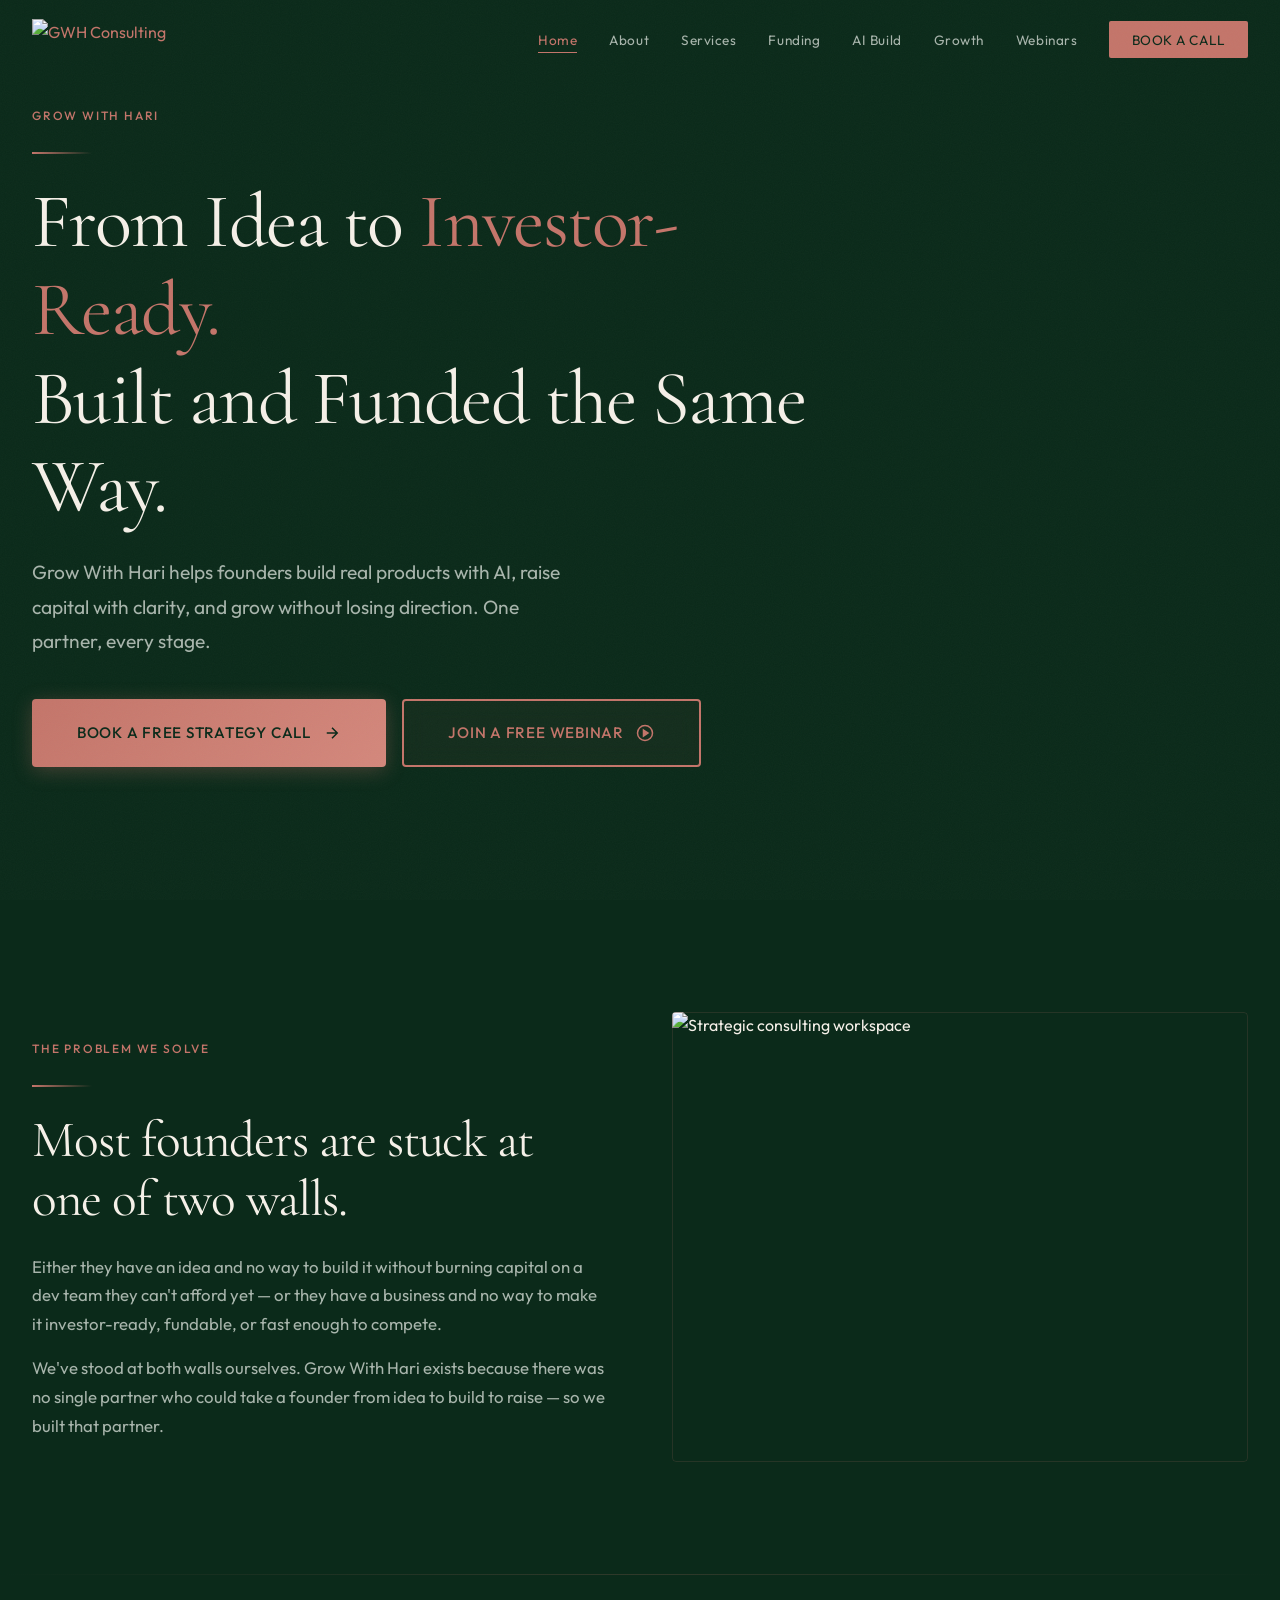
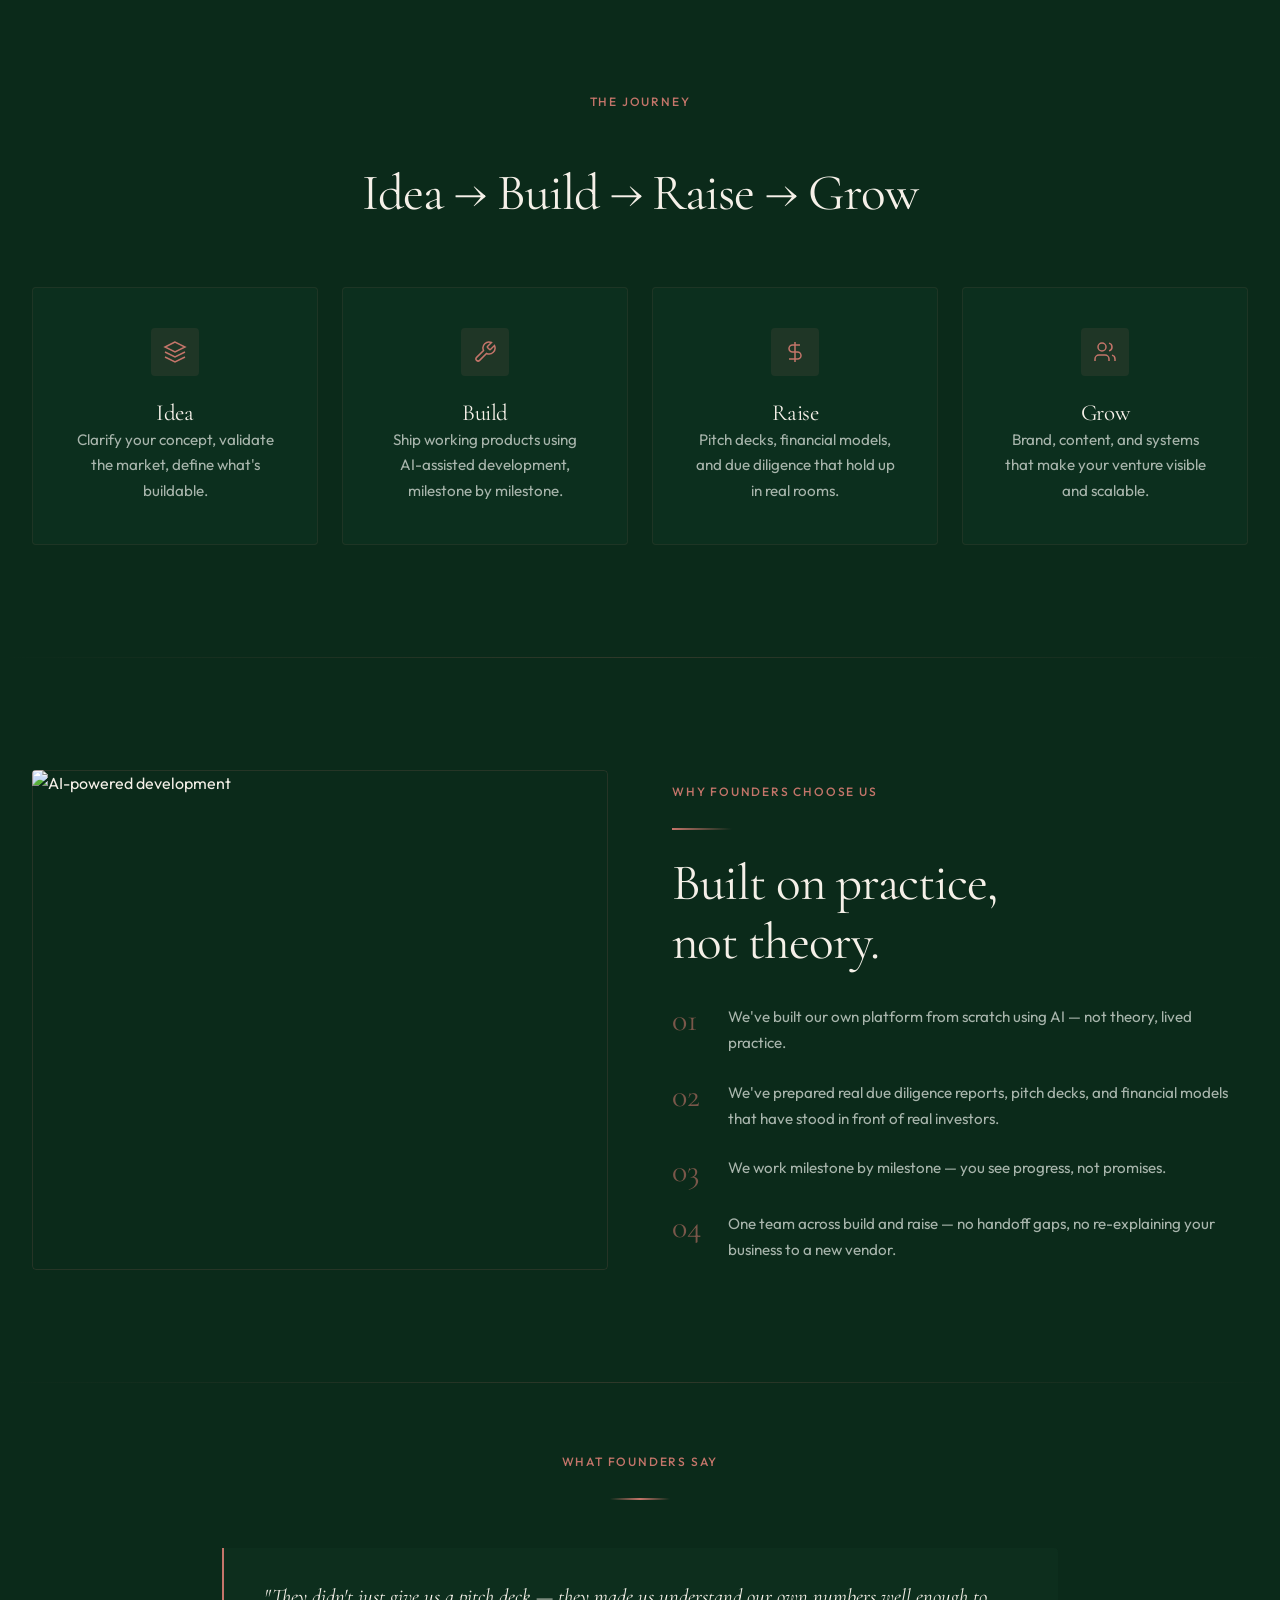
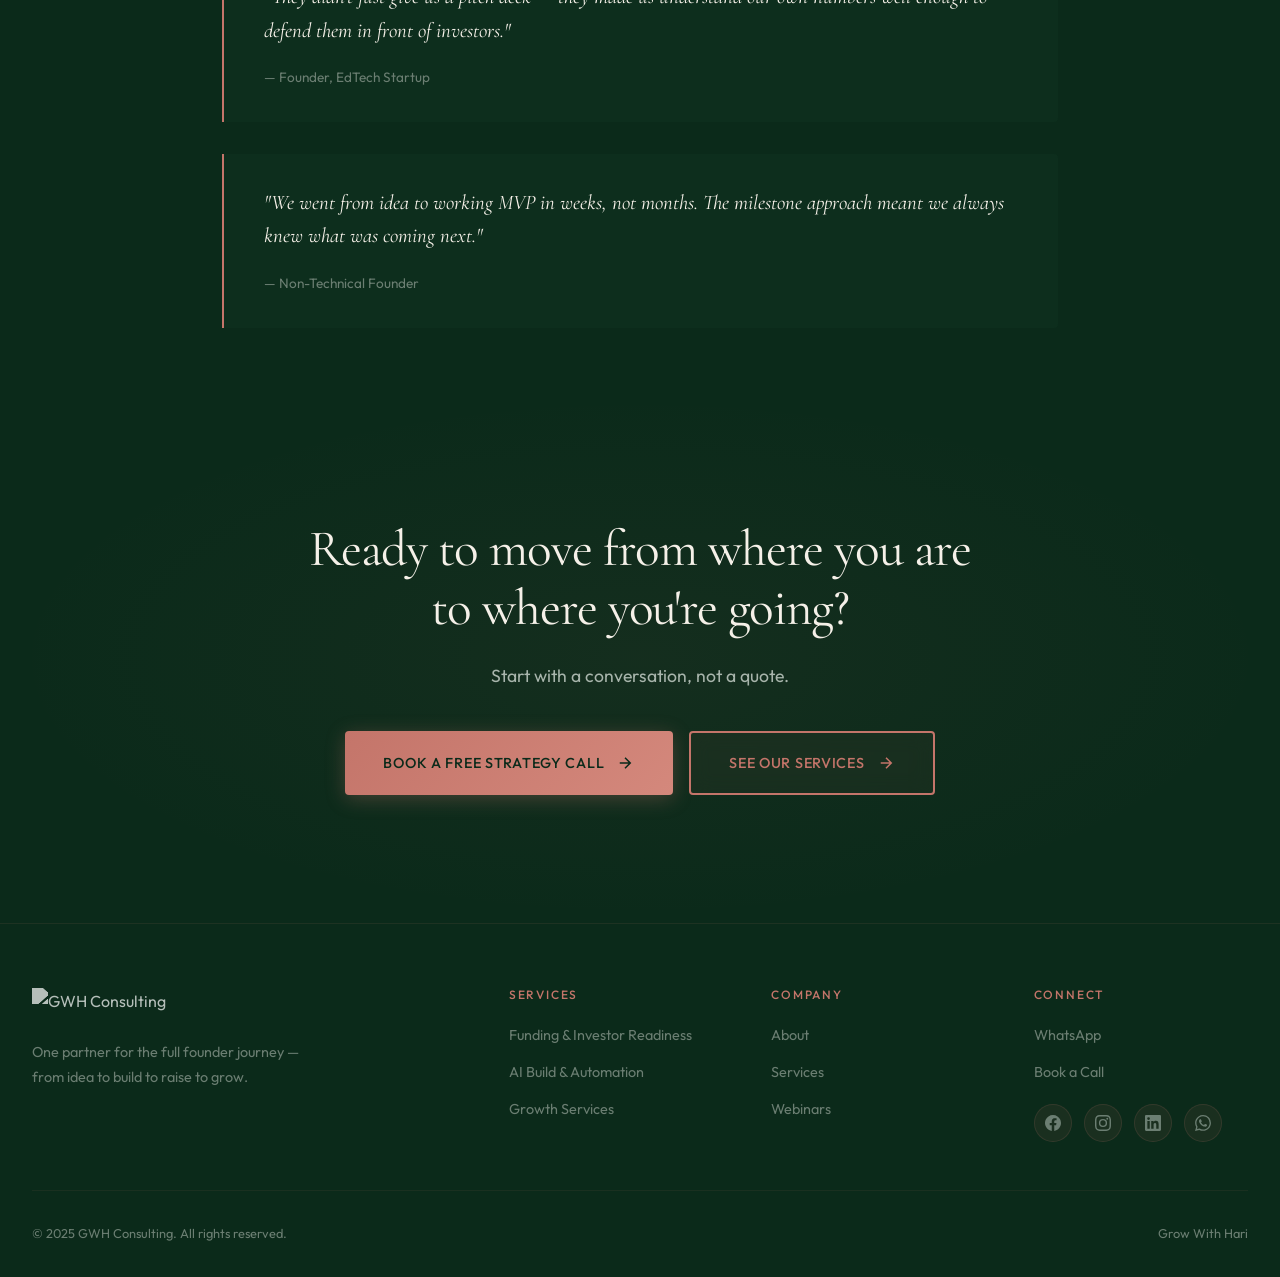
==== commit 6ce3b82b: "Add files via upload" ====
--- a/index.html
+++ b/index.html
@@ -1,172 +1,271 @@
 <!DOCTYPE html>
 <html lang="en">
 <head>
-<meta charset="UTF-8">
-<meta name="viewport" content="width=device-width, initial-scale=1.0">
-<title>Grow With Hari — Startup Fundraising & Strategy Consultant</title>
-<link rel="icon" type="image/png" href="logo.png">
-<link href="https://fonts.googleapis.com/css2?family=Playfair+Display:ital,wght@0,400;0,600;0,700;0,800;1,400;1,600&family=DM+Sans:wght@300;400;500;600;700&display=swap" rel="stylesheet">
-<link rel="stylesheet" href="styles.css">
+  <meta charset="UTF-8">
+  <meta name="viewport" content="width=device-width, initial-scale=1.0">
+  <title>GWH Consulting — From Idea to Investor-Ready</title>
+  <meta name="description" content="Grow With Hari helps founders build real products with AI, raise capital with clarity, and grow without losing direction.">
+  <link rel="stylesheet" href="style.css">
+  <link rel="preconnect" href="https://fonts.googleapis.com">
+  <link rel="preconnect" href="https://fonts.gstatic.com" crossorigin>
+  <link href="https://fonts.googleapis.com/css2?family=Cormorant+Garamond:ital,wght@0,300;0,400;0,500;0,600;1,300;1,400&family=Outfit:wght@300;400;500;600&display=swap" rel="stylesheet">
 </head>
 <body>
-
-<!-- NAV -->
-<nav class="nav" id="nav">
-  <div class="container">
-    <a href="index.html" class="nav-brand">
-      <img src="logo.png" alt="GWH Consulting">
-      <span>Grow With Hari</span>
-    </a>
-    <ul class="nav-links" id="navLinks">
-      <li><a href="index.html" class="active">Home</a></li>
-      <li><a href="program.html">Program</a></li>
-      <li><a href="about.html">About</a></li>
-      <li><a href="testimonials.html">Clients</a></li>
-      <li><a href="contact.html">Contact</a></li>
-      <li><a href="https://wa.me/918138979684" class="cta-btn nav-cta">Book Free Call</a></li>
-    </ul>
-    <button class="mobile-toggle" id="mobileToggle" aria-label="Menu">
-      <svg viewBox="0 0 24 24" fill="none" stroke="currentColor" stroke-width="2"><line x1="3" y1="6" x2="21" y2="6"/><line x1="3" y1="12" x2="21" y2="12"/><line x1="3" y1="18" x2="21" y2="18"/></svg>
-    </button>
-  </div>
-</nav>
-
-<!-- HERO -->
-<section class="hero">
-  <div class="container">
-    <div class="hero-content">
-      <div class="hero-badge reveal">Startup Fundraising & Strategy Consultant</div>
-      <h1 class="reveal reveal-delay-1">Most Startups Fail to Raise Funds.<br><em>Not Because of Their Idea.</em><br>Because of Their Pitch.</h1>
-      <p class="hero-desc reveal reveal-delay-2">A structured 8-week program where you build your pitch deck and strategy documents, practice with real mock pitches, and get expert feedback from experienced founders and industry mentors.</p>
-      <div class="hero-actions reveal reveal-delay-3">
-        <a href="https://wa.me/918138979684" class="cta-btn">Book Free 1-Hour Consultation</a>
-        <a href="program.html" class="cta-btn-outline">See The Program</a>
-      </div>
-    </div>
-    <div class="hero-visual reveal reveal-delay-2">
-      <div class="hero-card">
-        <div class="hero-card-title">What you get in 8 weeks</div>
-        <ul class="hero-checklist">
-          <li><svg width="18" height="18" viewBox="0 0 24 24" fill="none" stroke="currentColor" stroke-width="2.5"><polyline points="20 6 9 17 4 12"/></svg>60-slide detailed pitch deck</li>
-          <li><svg width="18" height="18" viewBox="0 0 24 24" fill="none" stroke="currentColor" stroke-width="2.5"><polyline points="20 6 9 17 4 12"/></svg>20-25 slide investor pitch deck</li>
-          <li><svg width="18" height="18" viewBox="0 0 24 24" fill="none" stroke="currentColor" stroke-width="2.5"><polyline points="20 6 9 17 4 12"/></svg>Complete strategy & financial docs</li>
-          <li><svg width="18" height="18" viewBox="0 0 24 24" fill="none" stroke="currentColor" stroke-width="2.5"><polyline points="20 6 9 17 4 12"/></svg>Pitch training sessions</li>
-          <li><svg width="18" height="18" viewBox="0 0 24 24" fill="none" stroke="currentColor" stroke-width="2.5"><polyline points="20 6 9 17 4 12"/></svg>Mock pitch with experts</li>
-          <li><svg width="18" height="18" viewBox="0 0 24 24" fill="none" stroke="currentColor" stroke-width="2.5"><polyline points="20 6 9 17 4 12"/></svg>5 rounds of revision & feedback</li>
-        </ul>
-      </div>
-    </div>
-  </div>
-</section>
-
-<!-- STATS -->
-<section class="stats-bar">
-  <div class="container">
-    <div class="stats-grid">
-      <div class="stat-item reveal"><div class="stat-number">8</div><div class="stat-label">Week Complete Program</div></div>
-      <div class="stat-item reveal reveal-delay-1"><div class="stat-number">3</div><div class="stat-label">Expert Pitch Rounds</div></div>
-      <div class="stat-item reveal reveal-delay-2"><div class="stat-number">100%</div><div class="stat-label">Investor Ready</div></div>
-    </div>
-  </div>
-</section>
-
-<!-- WHAT YOU GET PREVIEW -->
-<section class="wyg-section section-pad">
-  <div class="container">
-    <div class="text-center">
-      <div class="section-label reveal">What's Included</div>
-      <h2 class="section-title reveal reveal-delay-1">Everything You Need to <span class="gradient-text">Win Funding</span></h2>
-      <p class="section-subtitle reveal reveal-delay-2">From strategy to pitch deck to investor-ready documentation — all covered in one comprehensive program.</p>
-    </div>
-    <div class="wyg-grid">
-      <div class="wyg-card reveal">
-        <div class="wyg-card-icon"><svg width="22" height="22" viewBox="0 0 24 24" fill="none" stroke="currentColor" stroke-width="2"><path d="M14 2H6a2 2 0 0 0-2 2v16a2 2 0 0 0 2 2h12a2 2 0 0 0 2-2V8z"/><polyline points="14 2 14 8 20 8"/></svg></div>
-        <h3>60-Slide Detailed Deck</h3>
-        <p>Comprehensive pitch deck covering every angle of your business for thorough investor review.</p>
-      </div>
-      <div class="wyg-card reveal reveal-delay-1">
-        <div class="wyg-card-icon"><svg width="22" height="22" viewBox="0 0 24 24" fill="none" stroke="currentColor" stroke-width="2"><path d="M2 3h6a4 4 0 0 1 4 4v14a3 3 0 0 0-3-3H2z"/><path d="M22 3h-6a4 4 0 0 0-4 4v14a3 3 0 0 1 3-3h7z"/></svg></div>
-        <h3>Investor Pitch Deck</h3>
-        <p>Sharp 20-25 slide deck designed for impact in the room — concise, compelling, and persuasive.</p>
-      </div>
-      <div class="wyg-card reveal reveal-delay-2">
-        <div class="wyg-card-icon"><svg width="22" height="22" viewBox="0 0 24 24" fill="none" stroke="currentColor" stroke-width="2"><line x1="12" y1="1" x2="12" y2="23"/><path d="M17 5H9.5a3.5 3.5 0 0 0 0 7h5a3.5 3.5 0 0 1 0 7H6"/></svg></div>
-        <h3>Financial Documents</h3>
-        <p>Complete strategy & financial docs including P&L, balance sheet, cash flow, and 10-year projections.</p>
-      </div>
-      <div class="wyg-card reveal">
-        <div class="wyg-card-icon"><svg width="22" height="22" viewBox="0 0 24 24" fill="none" stroke="currentColor" stroke-width="2"><path d="M12 20h9"/><path d="M16.5 3.5a2.121 2.121 0 0 1 3 3L7 19l-4 1 1-4L16.5 3.5z"/></svg></div>
-        <h3>Pitch Training</h3>
-        <p>Storytelling techniques, delivery coaching, and Q&A simulation to make you presentation-ready.</p>
-      </div>
-      <div class="wyg-card reveal reveal-delay-1">
-        <div class="wyg-card-icon"><svg width="22" height="22" viewBox="0 0 24 24" fill="none" stroke="currentColor" stroke-width="2"><path d="M17 21v-2a4 4 0 0 0-4-4H5a4 4 0 0 0-4 4v2"/><circle cx="9" cy="7" r="4"/><path d="M23 21v-2a4 4 0 0 0-3-3.87"/><path d="M16 3.13a4 4 0 0 1 0 7.75"/></svg></div>
-        <h3>Mock Pitch with Experts</h3>
-        <p>Present to a panel of experienced founders and mentors who evaluate you like real investors.</p>
-      </div>
-      <div class="wyg-card reveal reveal-delay-2">
-        <div class="wyg-card-icon"><svg width="22" height="22" viewBox="0 0 24 24" fill="none" stroke="currentColor" stroke-width="2"><polyline points="23 4 23 10 17 10"/><path d="M20.49 15a9 9 0 1 1-2.12-9.36L23 10"/></svg></div>
-        <h3>5 Rounds of Revision</h3>
-        <p>Iterative feedback and refinement until your pitch is polished and truly investor-ready.</p>
-      </div>
-    </div>
-    <div class="text-center" style="margin-top:48px;">
-      <a href="program.html" class="cta-btn-outline reveal">View Full Program Details</a>
-    </div>
-  </div>
-</section>
-
-<!-- CTA SECTION -->
-<section class="cta-section">
-  <div class="container">
-    <div class="cta-box reveal">
-      <div class="section-label" style="justify-content:center;">Zero Cost · Zero Commitment</div>
-      <h2 class="section-title">Not Sure Where to Start?<br><span class="gradient-text">Let's Talk First.</span></h2>
-      <p>Book a free 1-hour consultation on Google Meet. We'll discuss your startup, your funding goals, and I'll give you a clear action plan — completely free.</p>
-      <div class="cta-features">
-        <div class="cta-feature"><svg width="16" height="16" viewBox="0 0 24 24" fill="none" stroke="currentColor" stroke-width="2.5"><polyline points="20 6 9 17 4 12"/></svg>No payment required</div>
-        <div class="cta-feature"><svg width="16" height="16" viewBox="0 0 24 24" fill="none" stroke="currentColor" stroke-width="2.5"><polyline points="20 6 9 17 4 12"/></svg>Google Meet call</div>
-        <div class="cta-feature"><svg width="16" height="16" viewBox="0 0 24 24" fill="none" stroke="currentColor" stroke-width="2.5"><polyline points="20 6 9 17 4 12"/></svg>Clear action plan</div>
-        <div class="cta-feature"><svg width="16" height="16" viewBox="0 0 24 24" fill="none" stroke="currentColor" stroke-width="2.5"><polyline points="20 6 9 17 4 12"/></svg>Idea or product stage welcome</div>
-      </div>
-      <a href="https://wa.me/918138979684" class="cta-btn">WhatsApp Hari to Book Free Call</a>
-    </div>
-  </div>
-</section>
-
-<!-- FOOTER -->
-<footer class="footer">
-  <div class="container">
-    <div class="footer-brand">
-      <img src="logo.png" alt="GWH">
-      <span>Grow With Hari</span>
-    </div>
-    <div class="footer-text">
-      By <strong>Harikrishnan Kalarikkal Joshi</strong> · <a href="mailto:hello@growwithhari.com">hello@growwithhari.com</a> · <a href="https://wa.me/918138979684">+91 81389 79684</a>
-    </div>
-    <div class="footer-text">&copy; 2026 Grow With Hari. All rights reserved.</div>
-  </div>
-</footer>
-
-<script>
-const observer = new IntersectionObserver((entries) => {
-  entries.forEach(e => { if (e.isIntersecting) { e.target.classList.add('visible'); } });
-}, { threshold: 0.1, rootMargin: '0px 0px -40px 0px' });
-document.querySelectorAll('.reveal').forEach(el => observer.observe(el));
-
-const nav = document.getElementById('nav');
-window.addEventListener('scroll', () => {
-  nav.classList.toggle('scrolled', window.scrollY > 50);
-});
-
-const mobileToggle = document.getElementById('mobileToggle');
-const navLinks = document.getElementById('navLinks');
-mobileToggle.addEventListener('click', () => {
-  navLinks.classList.toggle('open');
-});
-navLinks.querySelectorAll('a').forEach(link => {
-  link.addEventListener('click', () => navLinks.classList.remove('open'));
-});
-</script>
+  <!-- Grain overlay -->
+  <div class="grain"></div>
+
+  <!-- Navigation -->
+  <nav class="nav">
+    <div class="nav-inner">
+      <a href="index.html" class="nav-logo">
+        <img src="images/logo.png" alt="GWH Consulting">
+      </a>
+      <ul class="nav-links">
+        <li><a href="index.html" class="active">Home</a></li>
+        <li><a href="about.html">About</a></li>
+        <li><a href="services.html">Services</a></li>
+        <li><a href="funding.html">Funding</a></li>
+        <li><a href="build.html">AI Build</a></li>
+        <li><a href="growth.html">Growth</a></li>
+        <li><a href="webinars.html">Webinars</a></li>
+        <li><a href="contact.html" class="nav-cta">Book a Call</a></li>
+      </ul>
+      <div class="nav-toggle">
+        <span></span><span></span><span></span>
+      </div>
+    </div>
+  </nav>
+
+  <!-- HERO -->
+  <section class="hero">
+    <div class="hero-bg">
+      <img src="images/hero.png" alt="">
+    </div>
+    <div class="container hero-content">
+      <span class="label reveal stagger-1">Grow With Hari</span>
+      <div class="gold-line reveal stagger-2"></div>
+      <h1 class="reveal stagger-2">From Idea to <span class="gold">Investor-Ready.</span><br>Built and Funded the Same Way.</h1>
+      <p class="hero-sub reveal stagger-3">Grow With Hari helps founders build real products with AI, raise capital with clarity, and grow without losing direction. One partner, every stage.</p>
+      <div class="hero-ctas reveal stagger-4">
+        <a href="contact.html" class="btn btn-primary">
+          <span>Book a Free Strategy Call</span>
+          <svg viewBox="0 0 24 24" fill="none" stroke="currentColor" stroke-width="2">
+            <path d="M5 12h14M12 5l7 7-7 7"/>
+          </svg>
+        </a>
+        <a href="webinars.html" class="btn btn-outline">
+          <span>Join a Free Webinar</span>
+          <svg viewBox="0 0 24 24" fill="none" stroke="currentColor" stroke-width="2">
+            <circle cx="12" cy="12" r="10"/>
+            <polygon points="10 8 16 12 10 16 10 8" fill="currentColor"/>
+          </svg>
+        </a>
+      </div>
+    </div>
+  </section>
+
+  <!-- THE PROBLEM -->
+  <section>
+    <div class="container">
+      <div class="split">
+        <div class="reveal-left">
+          <span class="label">The Problem We Solve</span>
+          <div class="gold-line"></div>
+          <h2>Most founders are stuck at one of two walls.</h2>
+          <p style="color: var(--text-secondary); margin-top: 1.5rem; font-size: 1.05rem;">Either they have an idea and no way to build it without burning capital on a dev team they can't afford yet — or they have a business and no way to make it investor-ready, fundable, or fast enough to compete.</p>
+          <p style="color: var(--text-secondary); margin-top: 1rem; font-size: 1.05rem;">We've stood at both walls ourselves. Grow With Hari exists because there was no single partner who could take a founder from idea to build to raise — so we built that partner.</p>
+        </div>
+        <div class="reveal-right">
+          <div class="img-frame">
+            <img src="images/about.png" alt="Strategic consulting workspace" style="height: 450px;">
+          </div>
+        </div>
+      </div>
+    </div>
+  </section>
+
+  <div class="section-divider"></div>
+
+  <!-- THE JOURNEY -->
+  <section>
+    <div class="container" style="text-align: center;">
+      <span class="label reveal">The Journey</span>
+      <div class="gold-line-center reveal stagger-1"></div>
+      <h2 class="reveal stagger-1" style="margin-bottom: 4rem;">Idea &rarr; Build &rarr; Raise &rarr; Grow</h2>
+      <div class="grid-4">
+        <div class="card reveal stagger-1" style="text-align: center;">
+          <div class="card-icon" style="margin: 0 auto 1.5rem;">
+            <svg width="24" height="24" viewBox="0 0 24 24" fill="none" stroke="currentColor" stroke-width="1.5"><path d="M12 2L2 7l10 5 10-5-10-5zM2 17l10 5 10-5M2 12l10 5 10-5"/></svg>
+          </div>
+          <h4>Idea</h4>
+          <p>Clarify your concept, validate the market, define what's buildable.</p>
+        </div>
+        <div class="card reveal stagger-2" style="text-align: center;">
+          <div class="card-icon" style="margin: 0 auto 1.5rem;">
+            <svg width="24" height="24" viewBox="0 0 24 24" fill="none" stroke="currentColor" stroke-width="1.5"><path d="M14.7 6.3a1 1 0 0 0 0 1.4l1.6 1.6a1 1 0 0 0 1.4 0l3.77-3.77a6 6 0 0 1-7.94 7.94l-6.91 6.91a2.12 2.12 0 0 1-3-3l6.91-6.91a6 6 0 0 1 7.94-7.94l-3.76 3.76z"/></svg>
+          </div>
+          <h4>Build</h4>
+          <p>Ship working products using AI-assisted development, milestone by milestone.</p>
+        </div>
+        <div class="card reveal stagger-3" style="text-align: center;">
+          <div class="card-icon" style="margin: 0 auto 1.5rem;">
+            <svg width="24" height="24" viewBox="0 0 24 24" fill="none" stroke="currentColor" stroke-width="1.5"><path d="M12 2v20M17 5H9.5a3.5 3.5 0 0 0 0 7h5a3.5 3.5 0 0 1 0 7H6"/></svg>
+          </div>
+          <h4>Raise</h4>
+          <p>Pitch decks, financial models, and due diligence that hold up in real rooms.</p>
+        </div>
+        <div class="card reveal stagger-4" style="text-align: center;">
+          <div class="card-icon" style="margin: 0 auto 1.5rem;">
+            <svg width="24" height="24" viewBox="0 0 24 24" fill="none" stroke="currentColor" stroke-width="1.5"><path d="M16 21v-2a4 4 0 0 0-4-4H6a4 4 0 0 0-4 4v2"/><circle cx="9" cy="7" r="4"/><path d="M22 21v-2a4 4 0 0 0-3-3.87M16 3.13a4 4 0 0 1 0 7.75"/></svg>
+          </div>
+          <h4>Grow</h4>
+          <p>Brand, content, and systems that make your venture visible and scalable.</p>
+        </div>
+      </div>
+    </div>
+  </section>
+
+  <div class="section-divider"></div>
+
+  <!-- WHY FOUNDERS CHOOSE US -->
+  <section>
+    <div class="container">
+      <div class="split">
+        <div class="reveal-left">
+          <div class="img-frame">
+            <img src="images/ai-build.png" alt="AI-powered development" style="height: 500px;">
+          </div>
+        </div>
+        <div class="reveal-right">
+          <span class="label">Why Founders Choose Us</span>
+          <div class="gold-line"></div>
+          <h2 style="margin-bottom: 2rem;">Built on practice,<br>not theory.</h2>
+          <ul class="principle-list">
+            <li>
+              <span class="principle-num">01</span>
+              <div class="principle-text">
+                <p>We've built our own platform from scratch using AI — not theory, lived practice.</p>
+              </div>
+            </li>
+            <li>
+              <span class="principle-num">02</span>
+              <div class="principle-text">
+                <p>We've prepared real due diligence reports, pitch decks, and financial models that have stood in front of real investors.</p>
+              </div>
+            </li>
+            <li>
+              <span class="principle-num">03</span>
+              <div class="principle-text">
+                <p>We work milestone by milestone — you see progress, not promises.</p>
+              </div>
+            </li>
+            <li>
+              <span class="principle-num">04</span>
+              <div class="principle-text">
+                <p>One team across build and raise — no handoff gaps, no re-explaining your business to a new vendor.</p>
+              </div>
+            </li>
+          </ul>
+        </div>
+      </div>
+    </div>
+  </section>
+
+  <div class="section-divider"></div>
+
+  <!-- SOCIAL PROOF -->
+  <section class="section-sm">
+    <div class="container-narrow">
+      <div style="text-align: center; margin-bottom: 3rem;">
+        <span class="label reveal">What Founders Say</span>
+        <div class="gold-line-center reveal stagger-1"></div>
+      </div>
+      <div class="testimonial reveal stagger-2" style="margin-bottom: 2rem;">
+        <blockquote>"They didn't just give us a pitch deck — they made us understand our own numbers well enough to defend them in front of investors."</blockquote>
+        <cite>— Founder, EdTech Startup</cite>
+      </div>
+      <div class="testimonial reveal stagger-3">
+        <blockquote>"We went from idea to working MVP in weeks, not months. The milestone approach meant we always knew what was coming next."</blockquote>
+        <cite>— Non-Technical Founder</cite>
+      </div>
+    </div>
+  </section>
+
+  <!-- FINAL CTA -->
+  <section class="cta-section">
+    <div class="container">
+      <h2 class="reveal">Ready to move from where you are<br>to where you're going?</h2>
+      <p class="reveal stagger-1">Start with a conversation, not a quote.</p>
+      <div class="cta-buttons reveal stagger-2">
+        <a href="contact.html" class="btn btn-primary">
+          <span>Book a Free Strategy Call</span>
+          <svg viewBox="0 0 24 24" fill="none" stroke="currentColor" stroke-width="2">
+            <path d="M5 12h14M12 5l7 7-7 7"/>
+          </svg>
+        </a>
+        <a href="services.html" class="btn btn-outline">
+          <span>See Our Services</span>
+          <svg viewBox="0 0 24 24" fill="none" stroke="currentColor" stroke-width="2">
+            <path d="M5 12h14M12 5l7 7-7 7"/>
+          </svg>
+        </a>
+      </div>
+    </div>
+  </section>
+
+  <!-- Footer -->
+  <footer class="footer">
+    <div class="container">
+      <div class="footer-grid">
+        <div class="footer-brand">
+          <img src="images/logo.png" alt="GWH Consulting" style="height: 36px; filter: brightness(0) invert(1) opacity(0.7);">
+          <p>One partner for the full founder journey — from idea to build to raise to grow.</p>
+        </div>
+        <div>
+          <h5>Services</h5>
+          <ul class="footer-links">
+            <li><a href="funding.html">Funding & Investor Readiness</a></li>
+            <li><a href="build.html">AI Build & Automation</a></li>
+            <li><a href="growth.html">Growth Services</a></li>
+          </ul>
+        </div>
+        <div>
+          <h5>Company</h5>
+          <ul class="footer-links">
+            <li><a href="about.html">About</a></li>
+            <li><a href="services.html">Services</a></li>
+            <li><a href="webinars.html">Webinars</a></li>
+          </ul>
+        </div>
+        <div>
+          <h5>Connect</h5>
+          <ul class="footer-links">
+            <li><a href="https://wa.me/918138979684" target="_blank" rel="noopener">WhatsApp</a></li>
+            <li><a href="contact.html">Book a Call</a></li>
+          </ul>
+          <div class="footer-social">
+            <a href="https://www.facebook.com/profile.php?id=61590142725541" target="_blank" rel="noopener" aria-label="Facebook">
+              <svg viewBox="0 0 24 24"><path d="M24 12.073c0-6.627-5.373-12-12-12s-12 5.373-12 12c0 5.99 4.388 10.954 10.125 11.854v-8.385H7.078v-3.47h3.047V9.43c0-3.007 1.792-4.669 4.533-4.669 1.312 0 2.686.235 2.686.235v2.953H15.83c-1.491 0-1.956.925-1.956 1.874v2.25h3.328l-.532 3.47h-2.796v8.385C19.612 23.027 24 18.062 24 12.073z"/></svg>
+            </a>
+            <a href="https://www.instagram.com/growwithhari.official/" target="_blank" rel="noopener" aria-label="Instagram">
+              <svg viewBox="0 0 24 24"><path d="M12 2.163c3.204 0 3.584.012 4.85.07 3.252.148 4.771 1.691 4.919 4.919.058 1.265.069 1.645.069 4.849 0 3.205-.012 3.584-.069 4.849-.149 3.225-1.664 4.771-4.919 4.919-1.266.058-1.644.07-4.85.07-3.204 0-3.584-.012-4.849-.07-3.26-.149-4.771-1.699-4.919-4.92-.058-1.265-.07-1.644-.07-4.849 0-3.204.013-3.583.07-4.849.149-3.227 1.664-4.771 4.919-4.919 1.266-.057 1.645-.069 4.849-.069zM12 0C8.741 0 8.333.014 7.053.072 2.695.272.273 2.69.073 7.052.014 8.333 0 8.741 0 12c0 3.259.014 3.668.072 4.948.2 4.358 2.618 6.78 6.98 6.98C8.333 23.986 8.741 24 12 24c3.259 0 3.668-.014 4.948-.072 4.354-.2 6.782-2.618 6.979-6.98.059-1.28.073-1.689.073-4.948 0-3.259-.014-3.667-.072-4.947-.196-4.354-2.617-6.78-6.979-6.98C15.668.014 15.259 0 12 0zm0 5.838a6.162 6.162 0 100 12.324 6.162 6.162 0 000-12.324zM12 16a4 4 0 110-8 4 4 0 010 8zm6.406-11.845a1.44 1.44 0 100 2.881 1.44 1.44 0 000-2.881z"/></svg>
+            </a>
+            <a href="https://www.linkedin.com/company/105616139/" target="_blank" rel="noopener" aria-label="LinkedIn">
+              <svg viewBox="0 0 24 24"><path d="M20.447 20.452h-3.554v-5.569c0-1.328-.027-3.037-1.852-3.037-1.853 0-2.136 1.445-2.136 2.939v5.667H9.351V9h3.414v1.561h.046c.477-.9 1.637-1.85 3.37-1.85 3.601 0 4.267 2.37 4.267 5.455v6.286zM5.337 7.433a2.062 2.062 0 01-2.063-2.065 2.064 2.064 0 112.063 2.065zm1.782 13.019H3.555V9h3.564v11.452zM22.225 0H1.771C.792 0 0 .774 0 1.729v20.542C0 23.227.792 24 1.771 24h20.451C23.2 24 24 23.227 24 22.271V1.729C24 .774 23.2 0 22.222 0h.003z"/></svg>
+            </a>
+            <a href="https://wa.me/918138979684" target="_blank" rel="noopener" aria-label="WhatsApp">
+              <svg viewBox="0 0 24 24"><path d="M17.472 14.382c-.297-.149-1.758-.867-2.03-.967-.273-.099-.471-.148-.67.15-.197.297-.767.966-.94 1.164-.173.199-.347.223-.644.075-.297-.15-1.255-.463-2.39-1.475-.883-.788-1.48-1.761-1.653-2.059-.173-.297-.018-.458.13-.606.134-.133.298-.347.446-.52.149-.174.198-.298.298-.497.099-.198.05-.371-.025-.52-.075-.149-.669-1.612-.916-2.207-.242-.579-.487-.5-.669-.51-.173-.008-.371-.01-.57-.01-.198 0-.52.074-.792.372-.272.297-1.04 1.016-1.04 2.479 0 1.462 1.065 2.875 1.213 3.074.149.198 2.096 3.2 5.077 4.487.709.306 1.262.489 1.694.625.712.227 1.36.195 1.871.118.571-.085 1.758-.719 2.006-1.413.248-.694.248-1.289.173-1.413-.074-.124-.272-.198-.57-.347m-5.421 7.403h-.004a9.87 9.87 0 01-5.031-1.378l-.361-.214-3.741.982.998-3.648-.235-.374a9.86 9.86 0 01-1.51-5.26c.001-5.45 4.436-9.884 9.888-9.884 2.64 0 5.122 1.03 6.988 2.898a9.825 9.825 0 012.893 6.994c-.003 5.45-4.437 9.884-9.885 9.884m8.413-18.297A11.815 11.815 0 0012.05 0C5.495 0 .16 5.335.157 11.892c0 2.096.547 4.142 1.588 5.945L.057 24l6.305-1.654a11.882 11.882 0 005.683 1.448h.005c6.554 0 11.89-5.335 11.893-11.893a11.821 11.821 0 00-3.48-8.413z"/></svg>
+            </a>
+          </div>
+        </div>
+      </div>
+      <div class="footer-bottom">
+        <p>&copy; 2025 GWH Consulting. All rights reserved.</p>
+        <p>Grow With Hari</p>
+      </div>
+    </div>
+  </footer>
+
+  <script src="script.js"></script>
 </body>
 </html>
--- a/style.css
+++ b/style.css
@@ -0,0 +1,1035 @@
+/* ============================================
+   GWH CONSULTING — Premium Multi-Page Styles
+   Forest Green #0B2A1A · Copper Rose #C4756A
+   ============================================ */
+
+/* --- CSS Variables --- */
+:root {
+  --green-deep: #0B2A1A;
+  --green-dark: #0F3522;
+  --green-mid: #164A30;
+  --green-light: #1D6340;
+  --green-accent: #2A8C5A;
+  --gold: #C4756A;
+  --gold-light: #D4887C;
+  --gold-pale: #E8A99E;
+  --cream: #F5F0E8;
+  --white: #FEFCF8;
+  --text-primary: #F5F0E8;
+  --text-secondary: #A8B5AC;
+  --text-muted: #6B7E72;
+  --overlay: rgba(11, 42, 26, 0.85);
+  --font-display: 'Cormorant Garamond', Georgia, serif;
+  --font-body: 'Outfit', system-ui, sans-serif;
+  --font-mono: 'JetBrains Mono', monospace;
+  --ease-out-expo: cubic-bezier(0.16, 1, 0.3, 1);
+  --ease-out-quart: cubic-bezier(0.25, 1, 0.5, 1);
+}
+
+/* --- Reset & Base --- */
+*, *::before, *::after { margin: 0; padding: 0; box-sizing: border-box; }
+
+html {
+  scroll-behavior: smooth;
+  font-size: 16px;
+  -webkit-font-smoothing: antialiased;
+  -moz-osx-font-smoothing: grayscale;
+}
+
+body {
+  font-family: var(--font-body);
+  background: var(--green-deep);
+  color: var(--text-primary);
+  line-height: 1.7;
+  overflow-x: hidden;
+}
+
+img { max-width: 100%; height: auto; display: block; }
+a { color: var(--gold); text-decoration: none; transition: color 0.3s ease; }
+a:hover { color: var(--gold-light); }
+
+::selection {
+  background: var(--gold);
+  color: var(--green-deep);
+}
+
+/* --- Typography --- */
+h1, h2, h3, h4, h5 {
+  font-family: var(--font-display);
+  font-weight: 400;
+  line-height: 1.15;
+  letter-spacing: -0.02em;
+}
+
+h1 { font-size: clamp(2.8rem, 6vw, 5.5rem); }
+h2 { font-size: clamp(2rem, 4vw, 3.5rem); }
+h3 { font-size: clamp(1.4rem, 2.5vw, 2rem); }
+h4 { font-size: clamp(1.1rem, 1.8vw, 1.5rem); }
+
+p { font-size: 1.05rem; max-width: 65ch; }
+
+.label {
+  font-family: var(--font-body);
+  font-size: 0.75rem;
+  font-weight: 500;
+  letter-spacing: 0.15em;
+  text-transform: uppercase;
+  color: var(--gold);
+}
+
+/* --- Layout Utilities --- */
+.container {
+  width: 100%;
+  max-width: 1280px;
+  margin: 0 auto;
+  padding: 0 2rem;
+}
+
+.container-narrow {
+  max-width: 900px;
+  margin: 0 auto;
+  padding: 0 2rem;
+}
+
+section {
+  padding: 7rem 0;
+  position: relative;
+}
+
+.section-sm { padding: 4rem 0; }
+.section-lg { padding: 10rem 0; }
+
+/* --- Navigation --- */
+.nav {
+  position: fixed;
+  top: 0;
+  left: 0;
+  right: 0;
+  z-index: 1000;
+  padding: 1.2rem 0;
+  transition: all 0.4s var(--ease-out-expo);
+  background: transparent;
+}
+
+.nav.scrolled {
+  background: rgba(11, 42, 26, 0.95);
+  backdrop-filter: blur(20px);
+  -webkit-backdrop-filter: blur(20px);
+  padding: 0.8rem 0;
+  border-bottom: 1px solid rgba(196, 117, 106, 0.1);
+}
+
+.nav-inner {
+  display: flex;
+  align-items: center;
+  justify-content: space-between;
+  max-width: 1280px;
+  margin: 0 auto;
+  padding: 0 2rem;
+}
+
+.nav-logo {
+  display: flex;
+  align-items: center;
+  gap: 0.75rem;
+}
+
+.nav-logo img {
+  height: 40px;
+  width: auto;
+}
+
+.nav-links {
+  display: flex;
+  align-items: center;
+  gap: 2rem;
+  list-style: none;
+}
+
+.nav-links a {
+  font-size: 0.85rem;
+  font-weight: 400;
+  letter-spacing: 0.04em;
+  color: var(--text-secondary);
+  transition: color 0.3s ease;
+  position: relative;
+}
+
+.nav-links a::after {
+  content: '';
+  position: absolute;
+  bottom: -4px;
+  left: 0;
+  width: 0;
+  height: 1px;
+  background: var(--gold);
+  transition: width 0.4s var(--ease-out-expo);
+}
+
+.nav-links a:hover,
+.nav-links a.active {
+  color: var(--gold);
+}
+
+.nav-links a:hover::after,
+.nav-links a.active::after {
+  width: 100%;
+}
+
+.nav-cta {
+  font-size: 0.8rem;
+  font-weight: 500;
+  letter-spacing: 0.08em;
+  text-transform: uppercase;
+  color: var(--green-deep) !important;
+  background: var(--gold);
+  padding: 0.6rem 1.4rem;
+  border-radius: 2px;
+  transition: all 0.3s ease;
+}
+
+.nav-cta:hover {
+  background: var(--gold-light) !important;
+  color: var(--green-deep) !important;
+  transform: translateY(-1px);
+}
+
+.nav-cta::after { display: none !important; }
+
+/* Mobile Menu */
+.nav-toggle {
+  display: none;
+  flex-direction: column;
+  gap: 5px;
+  cursor: pointer;
+  padding: 5px;
+  z-index: 1001;
+}
+
+.nav-toggle span {
+  display: block;
+  width: 24px;
+  height: 2px;
+  background: var(--cream);
+  transition: all 0.3s ease;
+}
+
+.nav-toggle.open span:nth-child(1) { transform: rotate(45deg) translate(5px, 5px); }
+.nav-toggle.open span:nth-child(2) { opacity: 0; }
+.nav-toggle.open span:nth-child(3) { transform: rotate(-45deg) translate(5px, -5px); }
+
+/* --- Buttons --- */
+.btn {
+  display: inline-flex;
+  align-items: center;
+  gap: 0.75rem;
+  font-family: var(--font-body);
+  font-size: 0.9rem;
+  font-weight: 500;
+  letter-spacing: 0.05em;
+  text-transform: uppercase;
+  padding: 1.1rem 2.4rem;
+  border: none;
+  border-radius: 4px;
+  cursor: pointer;
+  transition: all 0.5s var(--ease-out-expo);
+  text-decoration: none;
+  position: relative;
+  overflow: hidden;
+}
+
+.btn::before {
+  content: '';
+  position: absolute;
+  top: 0;
+  left: -100%;
+  width: 100%;
+  height: 100%;
+  background: linear-gradient(90deg, transparent, rgba(255, 255, 255, 0.2), transparent);
+  transition: left 0.6s ease;
+}
+
+.btn:hover::before {
+  left: 100%;
+}
+
+.btn svg {
+  width: 18px;
+  height: 18px;
+  transition: transform 0.3s ease;
+}
+
+.btn-primary {
+  background: linear-gradient(135deg, var(--gold) 0%, var(--gold-light) 100%);
+  color: var(--green-deep);
+  box-shadow: 0 4px 20px rgba(196, 117, 106, 0.3);
+}
+
+.btn-primary:hover {
+  background: linear-gradient(135deg, var(--gold-light) 0%, var(--gold-pale) 100%);
+  color: var(--green-deep);
+  transform: translateY(-3px);
+  box-shadow: 0 12px 40px rgba(196, 117, 106, 0.5);
+}
+
+.btn-primary:hover svg {
+  transform: translateX(3px);
+}
+
+.btn-outline {
+  background: rgba(196, 117, 106, 0.05);
+  color: var(--gold);
+  border: 2px solid var(--gold);
+  backdrop-filter: blur(10px);
+}
+
+.btn-outline:hover {
+  background: linear-gradient(135deg, var(--gold) 0%, var(--gold-light) 100%);
+  color: var(--green-deep);
+  transform: translateY(-3px);
+  box-shadow: 0 12px 40px rgba(196, 117, 106, 0.4);
+  border-color: transparent;
+}
+
+.btn-outline:hover svg {
+  transform: translateX(3px);
+}
+
+.btn-ghost {
+  background: transparent;
+  color: var(--gold);
+  padding: 0.5rem 0;
+  border-bottom: 1px solid var(--gold);
+  border-radius: 0;
+  text-transform: none;
+  letter-spacing: 0.02em;
+  font-size: 0.95rem;
+}
+
+.btn-ghost:hover {
+  color: var(--gold-light);
+  border-color: var(--gold-light);
+}
+
+/* Hero CTA special styling */
+.hero-ctas .btn {
+  font-size: 0.95rem;
+  padding: 1.2rem 2.8rem;
+}
+
+/* --- Hero Section --- */
+.hero {
+  min-height: 100vh;
+  display: flex;
+  align-items: center;
+  position: relative;
+  overflow: hidden;
+  padding-top: 5rem;
+}
+
+.hero-bg {
+  position: absolute;
+  inset: 0;
+  z-index: 0;
+}
+
+.hero-bg img {
+  width: 100%;
+  height: 100%;
+  object-fit: cover;
+  opacity: 0.2;
+}
+
+.hero-bg::after {
+  content: '';
+  position: absolute;
+  inset: 0;
+  background: linear-gradient(
+    135deg,
+    rgba(11, 42, 26, 0.95) 0%,
+    rgba(11, 42, 26, 0.7) 50%,
+    rgba(11, 42, 26, 0.85) 100%
+  );
+}
+
+.hero-content {
+  position: relative;
+  z-index: 1;
+}
+
+.hero h1 {
+  margin-bottom: 1.5rem;
+  max-width: 800px;
+}
+
+.hero h1 .gold { color: var(--gold); }
+
+.hero-sub {
+  font-size: 1.2rem;
+  color: var(--text-secondary);
+  max-width: 550px;
+  margin-bottom: 2.5rem;
+  line-height: 1.8;
+}
+
+.hero-ctas {
+  display: flex;
+  gap: 1rem;
+  flex-wrap: wrap;
+}
+
+/* --- Decorative Elements --- */
+.gold-line {
+  width: 60px;
+  height: 2px;
+  background: linear-gradient(90deg, var(--gold), transparent);
+  margin: 1.5rem 0;
+}
+
+.gold-line-center {
+  width: 60px;
+  height: 2px;
+  background: linear-gradient(90deg, transparent, var(--gold), transparent);
+  margin: 1.5rem auto;
+}
+
+/* --- Cards --- */
+.card {
+  background: rgba(15, 53, 34, 0.5);
+  border: 1px solid rgba(196, 117, 106, 0.1);
+  border-radius: 4px;
+  padding: 2.5rem;
+  transition: all 0.4s var(--ease-out-expo);
+}
+
+.card:hover {
+  border-color: rgba(196, 117, 106, 0.3);
+  transform: translateY(-4px);
+  box-shadow: 0 20px 60px rgba(0, 0, 0, 0.3);
+}
+
+.card-icon {
+  width: 48px;
+  height: 48px;
+  display: flex;
+  align-items: center;
+  justify-content: center;
+  background: rgba(196, 117, 106, 0.1);
+  border-radius: 4px;
+  margin-bottom: 1.5rem;
+  color: var(--gold);
+  font-size: 1.2rem;
+}
+
+.card h3 {
+  margin-bottom: 0.75rem;
+  color: var(--cream);
+}
+
+.card p {
+  color: var(--text-secondary);
+  font-size: 0.95rem;
+}
+
+/* --- Grid Layouts --- */
+.grid-2 {
+  display: grid;
+  grid-template-columns: repeat(2, 1fr);
+  gap: 2rem;
+}
+
+.grid-3 {
+  display: grid;
+  grid-template-columns: repeat(3, 1fr);
+  gap: 2rem;
+}
+
+.grid-4 {
+  display: grid;
+  grid-template-columns: repeat(4, 1fr);
+  gap: 1.5rem;
+}
+
+/* --- Split Section --- */
+.split {
+  display: grid;
+  grid-template-columns: 1fr 1fr;
+  gap: 4rem;
+  align-items: center;
+}
+
+.split-reverse { direction: rtl; }
+.split-reverse > * { direction: ltr; }
+
+/* --- Image Treatment --- */
+.img-frame {
+  position: relative;
+  border-radius: 4px;
+  overflow: hidden;
+}
+
+.img-frame::before {
+  content: '';
+  position: absolute;
+  inset: 0;
+  border: 1px solid rgba(196, 117, 106, 0.15);
+  border-radius: 4px;
+  z-index: 1;
+  pointer-events: none;
+}
+
+.img-frame img {
+  width: 100%;
+  height: 100%;
+  object-fit: cover;
+  transition: transform 0.8s var(--ease-out-expo);
+}
+
+.img-frame:hover img {
+  transform: scale(1.03);
+}
+
+/* --- Page Header (for inner pages) --- */
+.page-header {
+  padding: 10rem 0 5rem;
+  text-align: center;
+  position: relative;
+  overflow: hidden;
+}
+
+.page-header::before {
+  content: '';
+  position: absolute;
+  top: 0;
+  left: 50%;
+  transform: translateX(-50%);
+  width: 1px;
+  height: 80px;
+  background: linear-gradient(180deg, transparent, var(--gold));
+}
+
+.page-header .label {
+  margin-bottom: 1.5rem;
+  display: block;
+}
+
+.page-header h1 {
+  max-width: 700px;
+  margin: 0 auto 1.5rem;
+}
+
+.page-header p {
+  max-width: 600px;
+  margin: 0 auto;
+  color: var(--text-secondary);
+  font-size: 1.1rem;
+}
+
+/* --- Principle/Feature List --- */
+.principle-list {
+  list-style: none;
+  display: flex;
+  flex-direction: column;
+  gap: 1.5rem;
+}
+
+.principle-list li {
+  display: flex;
+  gap: 1rem;
+  align-items: flex-start;
+}
+
+.principle-num {
+  font-family: var(--font-display);
+  font-size: 2rem;
+  color: var(--gold);
+  line-height: 1;
+  min-width: 40px;
+  opacity: 0.6;
+}
+
+.principle-text h4 {
+  color: var(--cream);
+  margin-bottom: 0.25rem;
+  font-weight: 500;
+}
+
+.principle-text p {
+  color: var(--text-secondary);
+  font-size: 0.95rem;
+}
+
+/* --- Service Card --- */
+.service-card {
+  background: rgba(15, 53, 34, 0.3);
+  border: 1px solid rgba(196, 117, 106, 0.08);
+  border-radius: 4px;
+  padding: 2rem;
+  transition: all 0.4s var(--ease-out-expo);
+  position: relative;
+  overflow: hidden;
+}
+
+.service-card::before {
+  content: '';
+  position: absolute;
+  top: 0;
+  left: 0;
+  width: 100%;
+  height: 2px;
+  background: linear-gradient(90deg, transparent, var(--gold), transparent);
+  opacity: 0;
+  transition: opacity 0.4s ease;
+}
+
+.service-card:hover {
+  border-color: rgba(196, 117, 106, 0.2);
+  background: rgba(15, 53, 34, 0.5);
+  transform: translateY(-2px);
+}
+
+.service-card:hover::before { opacity: 1; }
+
+.service-card h4 {
+  color: var(--cream);
+  margin-bottom: 0.75rem;
+}
+
+.service-card p {
+  color: var(--text-secondary);
+  font-size: 0.9rem;
+  line-height: 1.7;
+}
+
+/* --- CTA Section --- */
+.cta-section {
+  text-align: center;
+  padding: 8rem 0;
+  position: relative;
+}
+
+.cta-section::before {
+  content: '';
+  position: absolute;
+  inset: 0;
+  background: radial-gradient(ellipse at center, rgba(196, 117, 106, 0.05) 0%, transparent 70%);
+  pointer-events: none;
+}
+
+.cta-section h2 {
+  margin-bottom: 1.5rem;
+}
+
+.cta-section p {
+  color: var(--text-secondary);
+  max-width: 500px;
+  margin: 0 auto 2.5rem;
+  font-size: 1.1rem;
+}
+
+.cta-buttons {
+  display: flex;
+  gap: 1rem;
+  justify-content: center;
+  flex-wrap: wrap;
+}
+
+/* --- Footer --- */
+.footer {
+  border-top: 1px solid rgba(196, 117, 106, 0.1);
+  padding: 4rem 0 2rem;
+}
+
+.footer-grid {
+  display: grid;
+  grid-template-columns: 2fr 1fr 1fr 1fr;
+  gap: 3rem;
+  margin-bottom: 3rem;
+}
+
+.footer-brand p {
+  color: var(--text-muted);
+  font-size: 0.9rem;
+  margin-top: 1rem;
+  max-width: 300px;
+}
+
+.footer h5 {
+  font-family: var(--font-body);
+  font-size: 0.75rem;
+  font-weight: 500;
+  letter-spacing: 0.15em;
+  text-transform: uppercase;
+  color: var(--gold);
+  margin-bottom: 1.2rem;
+}
+
+.footer-links {
+  list-style: none;
+  display: flex;
+  flex-direction: column;
+  gap: 0.6rem;
+}
+
+.footer-links a {
+  color: var(--text-muted);
+  font-size: 0.9rem;
+  transition: color 0.3s ease;
+}
+
+.footer-links a:hover { color: var(--gold); }
+
+/* --- Footer Social Icons --- */
+.footer-social {
+  display: flex;
+  gap: 0.75rem;
+  margin-top: 1.2rem;
+}
+
+.footer-social a {
+  display: flex;
+  align-items: center;
+  justify-content: center;
+  width: 38px;
+  height: 38px;
+  border-radius: 50%;
+  background: rgba(196, 117, 106, 0.08);
+  border: 1px solid rgba(196, 117, 106, 0.15);
+  color: var(--text-muted);
+  transition: all 0.3s ease;
+}
+
+.footer-social a:hover {
+  background: var(--gold);
+  border-color: var(--gold);
+  color: var(--green-deep);
+  transform: translateY(-2px);
+}
+
+.footer-social a svg {
+  width: 16px;
+  height: 16px;
+  fill: currentColor;
+}
+
+.footer-bottom {
+  border-top: 1px solid rgba(196, 117, 106, 0.08);
+  padding-top: 2rem;
+  display: flex;
+  justify-content: space-between;
+  align-items: center;
+}
+
+.footer-bottom p {
+  color: var(--text-muted);
+  font-size: 0.8rem;
+}
+
+/* --- Animations --- */
+.reveal {
+  opacity: 0;
+  transform: translateY(30px);
+  transition: opacity 0.8s var(--ease-out-expo), transform 0.8s var(--ease-out-expo);
+}
+
+.reveal.visible {
+  opacity: 1;
+  transform: translateY(0);
+}
+
+.reveal-left {
+  opacity: 0;
+  transform: translateX(-40px);
+  transition: opacity 0.8s var(--ease-out-expo), transform 0.8s var(--ease-out-expo);
+}
+
+.reveal-left.visible {
+  opacity: 1;
+  transform: translateX(0);
+}
+
+.reveal-right {
+  opacity: 0;
+  transform: translateX(40px);
+  transition: opacity 0.8s var(--ease-out-expo), transform 0.8s var(--ease-out-expo);
+}
+
+.reveal-right.visible {
+  opacity: 1;
+  transform: translateX(0);
+}
+
+.stagger-1 { transition-delay: 0.1s; }
+.stagger-2 { transition-delay: 0.2s; }
+.stagger-3 { transition-delay: 0.3s; }
+.stagger-4 { transition-delay: 0.4s; }
+.stagger-5 { transition-delay: 0.5s; }
+.stagger-6 { transition-delay: 0.6s; }
+
+/* --- Grain Overlay --- */
+.grain {
+  position: fixed;
+  inset: 0;
+  z-index: 9999;
+  pointer-events: none;
+  opacity: 0.03;
+  background-image: url("data:image/svg+xml,%3Csvg viewBox='0 0 256 256' xmlns='http://www.w3.org/2000/svg'%3E%3Cfilter id='noise'%3E%3CfeTurbulence type='fractalNoise' baseFrequency='0.9' numOctaves='4' stitchTiles='stitch'/%3E%3C/filter%3E%3Crect width='100%25' height='100%25' filter='url(%23noise)'/%3E%3C/svg%3E");
+  background-repeat: repeat;
+  background-size: 256px;
+}
+
+/* --- Divider --- */
+.section-divider {
+  width: 100%;
+  height: 1px;
+  background: linear-gradient(90deg, transparent, rgba(196, 117, 106, 0.2), transparent);
+}
+
+/* --- Testimonial --- */
+.testimonial {
+  background: rgba(15, 53, 34, 0.4);
+  border-left: 2px solid var(--gold);
+  padding: 2rem 2.5rem;
+  border-radius: 0 4px 4px 0;
+}
+
+.testimonial blockquote {
+  font-family: var(--font-display);
+  font-size: 1.3rem;
+  font-style: italic;
+  color: var(--cream);
+  margin-bottom: 1rem;
+  line-height: 1.6;
+}
+
+.testimonial cite {
+  font-style: normal;
+  color: var(--text-muted);
+  font-size: 0.85rem;
+}
+
+/* --- Webinar Detail Cards --- */
+.webinar-detail {
+  background: rgba(15, 53, 34, 0.4);
+  border: 1px solid rgba(196, 117, 106, 0.1);
+  border-radius: 4px;
+  padding: 2rem;
+}
+
+.webinar-detail h4 {
+  color: var(--gold);
+  margin-bottom: 1rem;
+}
+
+.webinar-detail ul {
+  list-style: none;
+  display: flex;
+  flex-direction: column;
+  gap: 0.75rem;
+}
+
+.webinar-detail ul li {
+  color: var(--text-secondary);
+  font-size: 0.95rem;
+  padding-left: 1.5rem;
+  position: relative;
+}
+
+.webinar-detail ul li::before {
+  content: '';
+  position: absolute;
+  left: 0;
+  top: 0.6em;
+  width: 6px;
+  height: 6px;
+  border-radius: 50%;
+  background: var(--gold);
+  opacity: 0.5;
+}
+
+/* --- Contact Form --- */
+.contact-form {
+  display: flex;
+  flex-direction: column;
+  gap: 1.5rem;
+}
+
+.form-group {
+  display: flex;
+  flex-direction: column;
+  gap: 0.5rem;
+}
+
+.form-group label {
+  font-size: 0.8rem;
+  font-weight: 500;
+  letter-spacing: 0.1em;
+  text-transform: uppercase;
+  color: var(--gold);
+}
+
+.form-group input,
+.form-group textarea,
+.form-group select {
+  font-family: var(--font-body);
+  font-size: 1rem;
+  padding: 1rem 1.2rem;
+  background: rgba(15, 53, 34, 0.5);
+  border: 1px solid rgba(196, 117, 106, 0.15);
+  border-radius: 2px;
+  color: var(--cream);
+  outline: none;
+  transition: border-color 0.3s ease;
+}
+
+.form-group input:focus,
+.form-group textarea:focus,
+.form-group select:focus {
+  border-color: var(--gold);
+}
+
+.form-group textarea {
+  min-height: 120px;
+  resize: vertical;
+}
+
+/* --- Routing Cards --- */
+.routing-card {
+  display: flex;
+  align-items: center;
+  gap: 1.5rem;
+  padding: 1.5rem 2rem;
+  background: rgba(15, 53, 34, 0.3);
+  border: 1px solid rgba(196, 117, 106, 0.1);
+  border-radius: 4px;
+  transition: all 0.3s ease;
+  text-decoration: none;
+}
+
+.routing-card:hover {
+  border-color: var(--gold);
+  background: rgba(15, 53, 34, 0.5);
+  transform: translateX(4px);
+}
+
+.routing-arrow {
+  color: var(--gold);
+  font-size: 1.2rem;
+  transition: transform 0.3s ease;
+}
+
+.routing-card:hover .routing-arrow { transform: translateX(4px); }
+
+.routing-card .routing-text h4 {
+  color: var(--cream);
+  font-family: var(--font-body);
+  font-size: 0.95rem;
+  font-weight: 500;
+}
+
+.routing-card .routing-text p {
+  color: var(--text-muted);
+  font-size: 0.85rem;
+}
+
+/* --- Responsive --- */
+@media (max-width: 1024px) {
+  .grid-4 { grid-template-columns: repeat(2, 1fr); }
+  .footer-grid { grid-template-columns: 1fr 1fr; gap: 2rem; }
+  .split { gap: 3rem; }
+}
+
+@media (max-width: 768px) {
+  .nav-links { 
+    display: none;
+    position: fixed;
+    top: 0;
+    left: 0;
+    right: 0;
+    bottom: 0;
+    background: var(--green-deep);
+    flex-direction: column;
+    justify-content: center;
+    align-items: center;
+    gap: 2rem;
+    z-index: 999;
+  }
+  
+  .nav-links.open { display: flex; }
+  .nav-links a { font-size: 1.2rem; }
+  .nav-toggle { display: flex; }
+  
+  .split,
+  .split-reverse { 
+    grid-template-columns: 1fr; 
+    direction: ltr;
+  }
+  
+  .grid-2, .grid-3 { grid-template-columns: 1fr; }
+  
+  .hero h1 { font-size: 2.4rem; }
+  .hero { min-height: 90vh; }
+  
+  section { padding: 4rem 0; }
+  .page-header { padding: 8rem 0 3rem; }
+  
+  .footer-grid { grid-template-columns: 1fr; }
+  .footer-bottom { flex-direction: column; gap: 1rem; text-align: center; }
+  
+  .grid-4 { grid-template-columns: 1fr; }
+}
+
+/* --- Custom Scrollbar --- */
+::-webkit-scrollbar { width: 8px; }
+::-webkit-scrollbar-track { background: var(--green-deep); }
+::-webkit-scrollbar-thumb { 
+  background: var(--green-mid); 
+  border-radius: 4px;
+}
+::-webkit-scrollbar-thumb:hover { background: var(--gold); }
+
+/* --- Ambient Glow --- */
+.ambient-glow {
+  position: absolute;
+  width: 600px;
+  height: 600px;
+  border-radius: 50%;
+  background: radial-gradient(circle, rgba(196, 117, 106, 0.06) 0%, transparent 70%);
+  pointer-events: none;
+  z-index: 0;
+}
+
+/* --- Track Badge --- */
+.track-badge {
+  display: inline-flex;
+  align-items: center;
+  gap: 0.5rem;
+  padding: 0.4rem 1rem;
+  background: rgba(196, 117, 106, 0.1);
+  border: 1px solid rgba(196, 117, 106, 0.2);
+  border-radius: 2px;
+  font-size: 0.75rem;
+  font-weight: 500;
+  letter-spacing: 0.1em;
+  text-transform: uppercase;
+  color: var(--gold);
+  margin-bottom: 1.5rem;
+}
+
+/* --- Stats Row --- */
+.stat {
+  text-align: center;
+}
+
+.stat-num {
+  font-family: var(--font-display);
+  font-size: 3rem;
+  color: var(--gold);
+  line-height: 1;
+}
+
+.stat-label {
+  color: var(--text-muted);
+  font-size: 0.85rem;
+  margin-top: 0.5rem;
+}
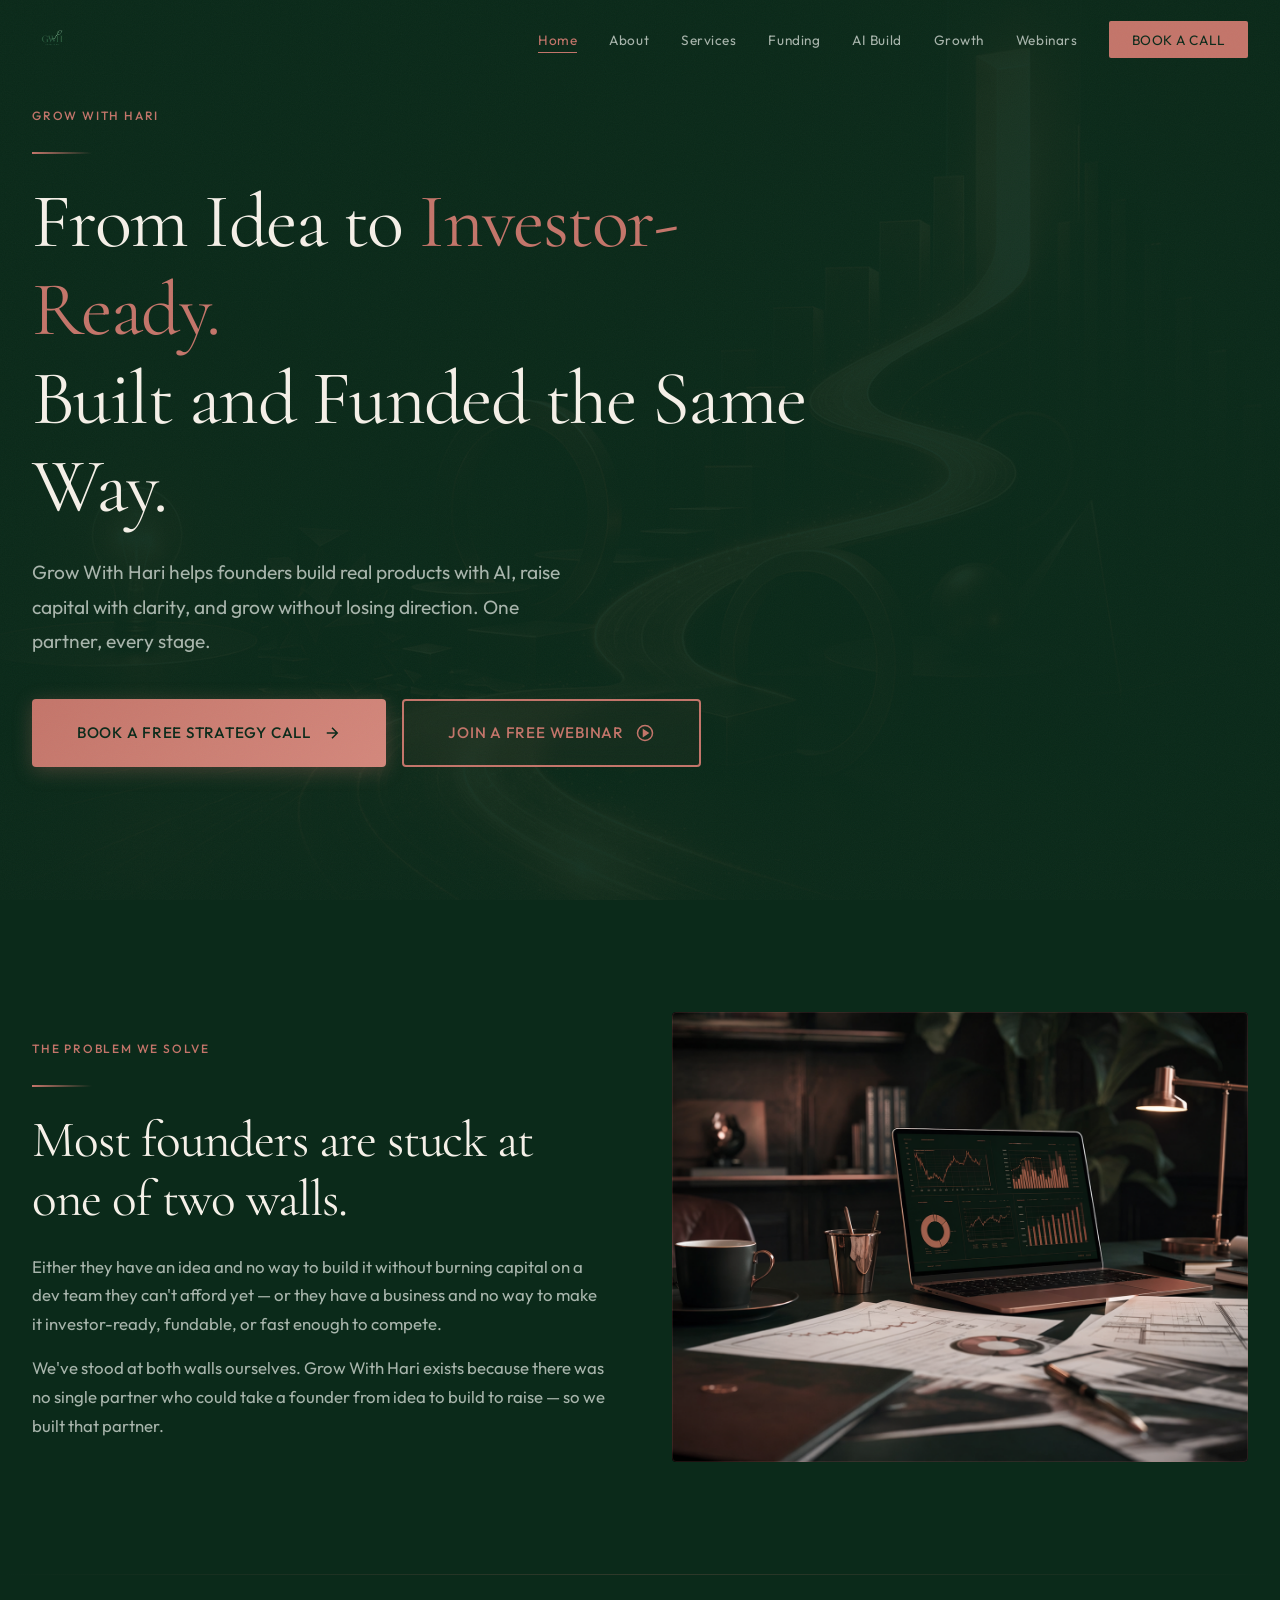
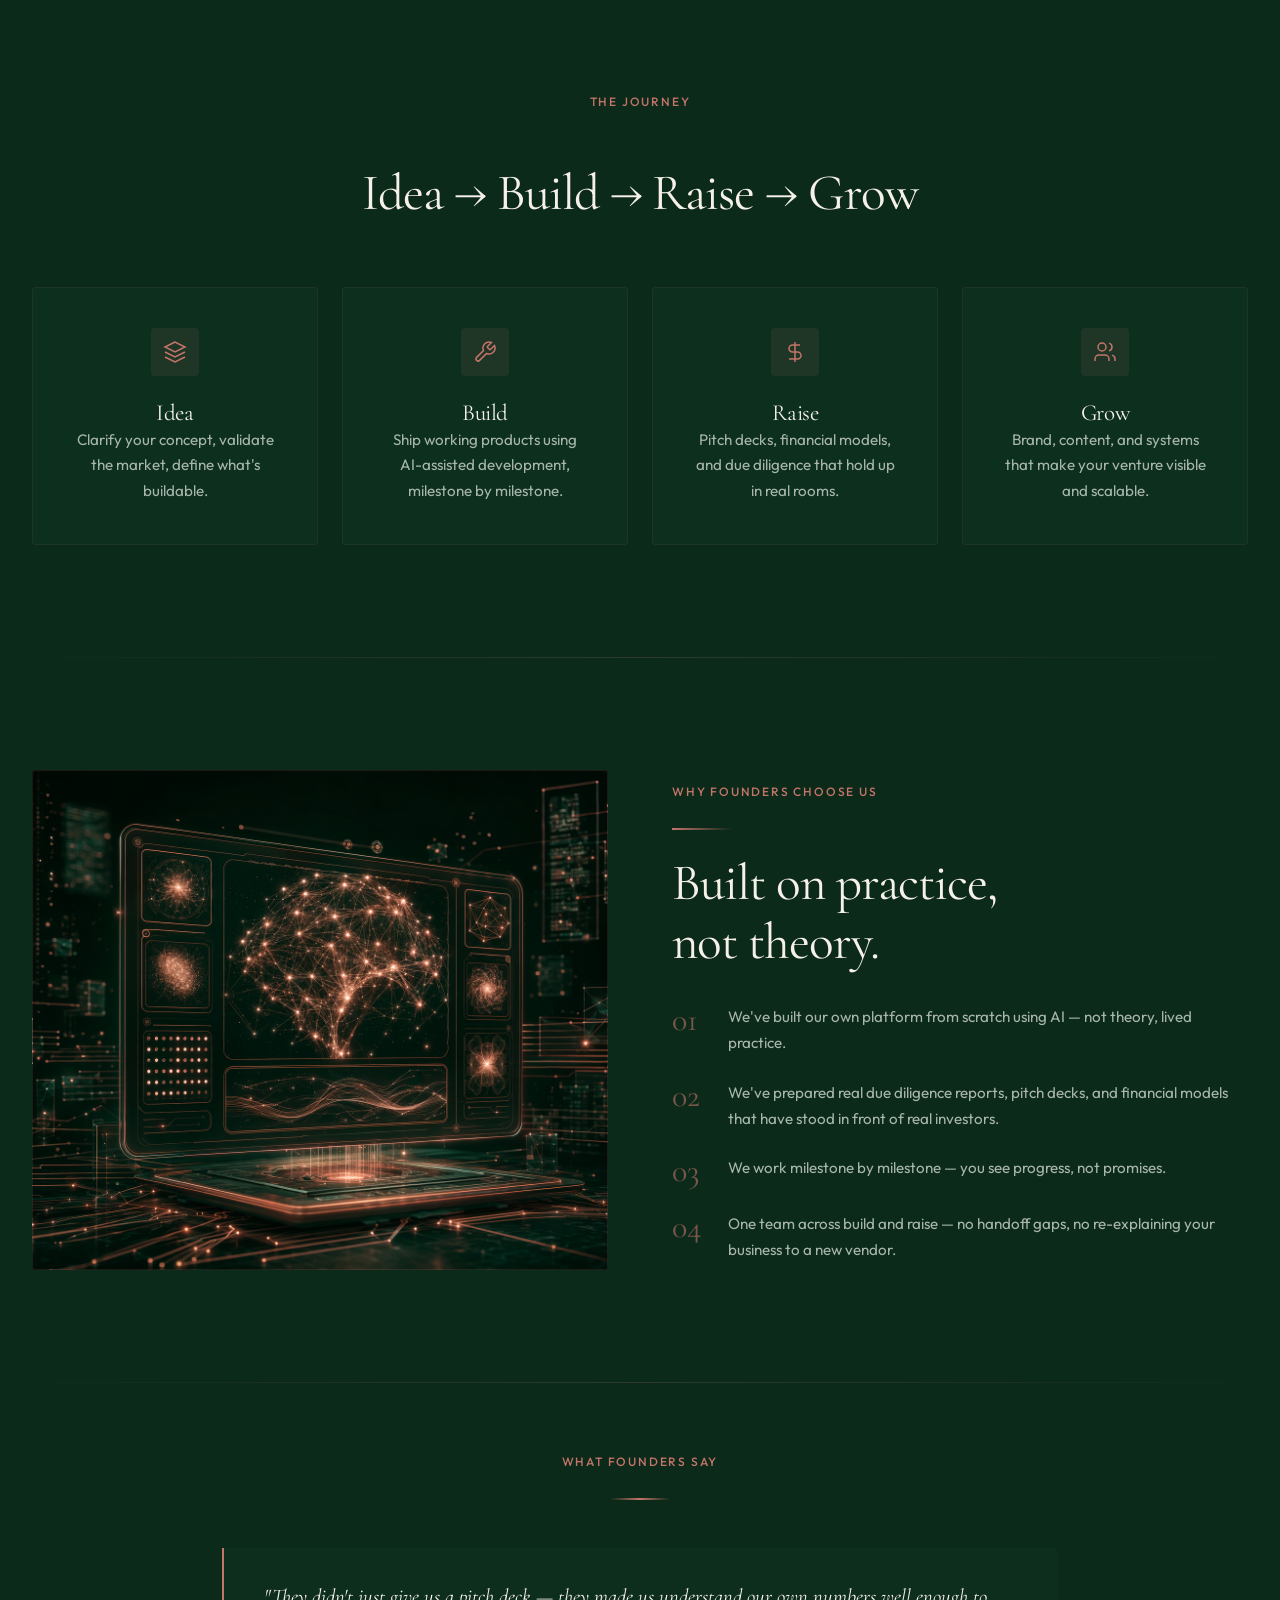
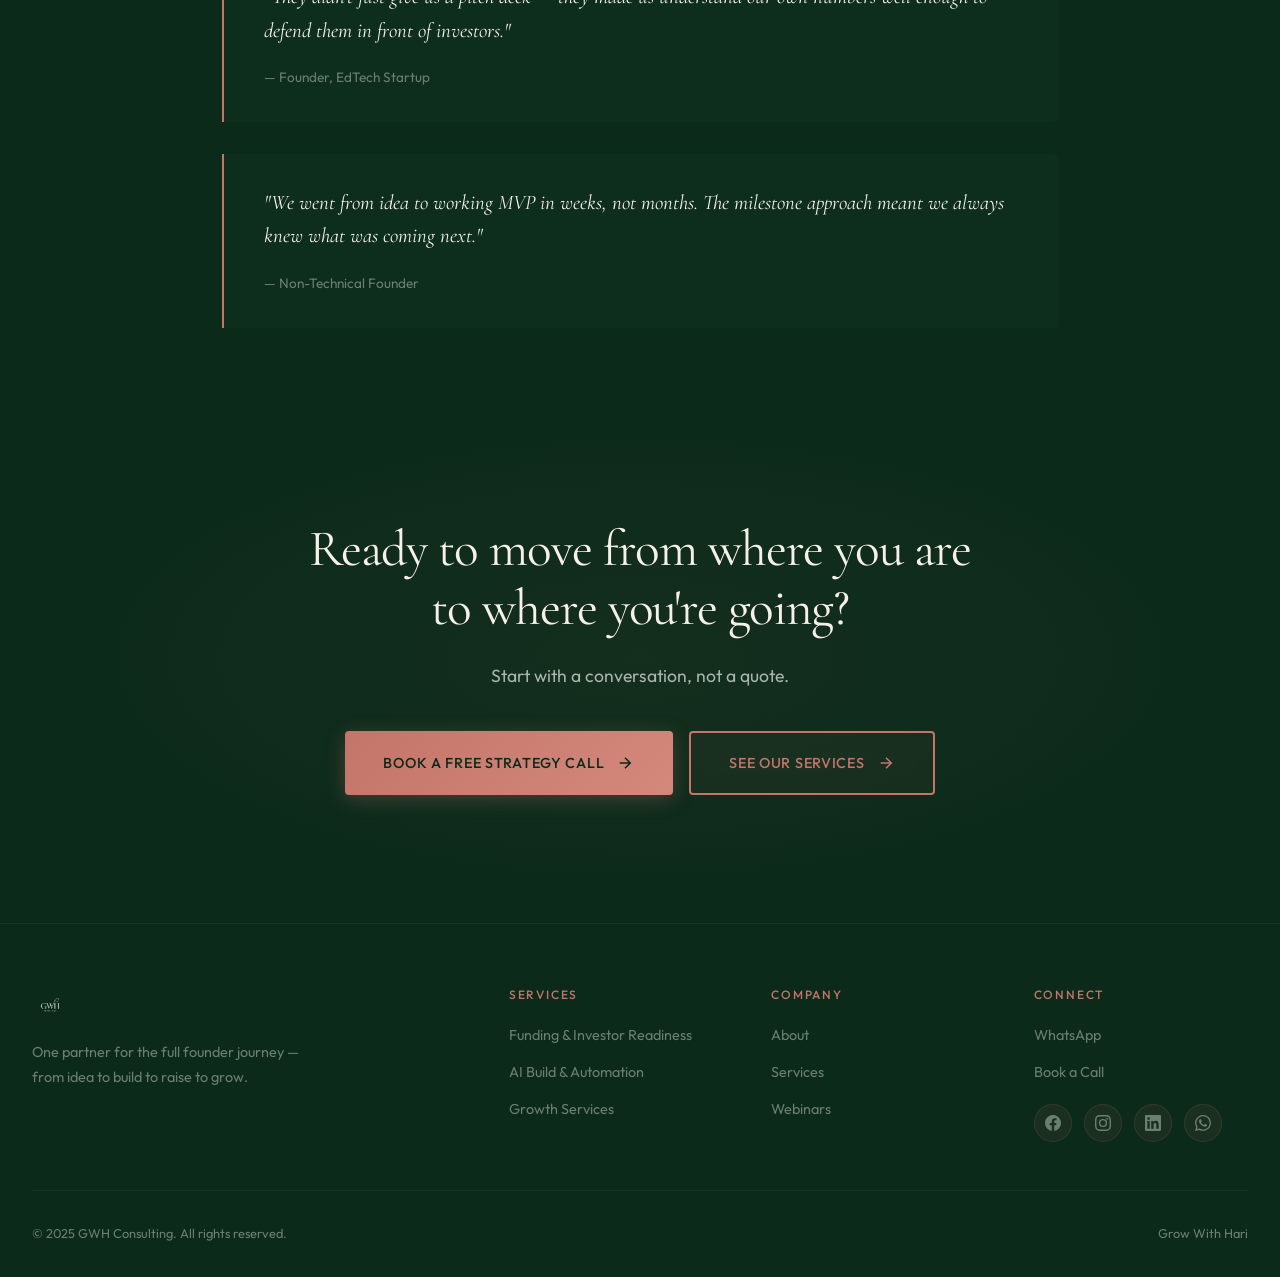
==== commit d78c3031: "Add files via upload" ====
--- a/index.html
+++ b/index.html
@@ -18,7 +18,7 @@
   <nav class="nav">
     <div class="nav-inner">
       <a href="index.html" class="nav-logo">
-        <img src="images/logo.png" alt="GWH Consulting">
+        <img src="logo.png" alt="GWH Consulting">
       </a>
       <ul class="nav-links">
         <li><a href="index.html" class="active">Home</a></li>
@@ -39,7 +39,7 @@
   <!-- HERO -->
   <section class="hero">
     <div class="hero-bg">
-      <img src="images/hero.png" alt="">
+      <img src="hero.png" alt="">
     </div>
     <div class="container hero-content">
       <span class="label reveal stagger-1">Grow With Hari</span>
@@ -77,7 +77,7 @@
         </div>
         <div class="reveal-right">
           <div class="img-frame">
-            <img src="images/about.png" alt="Strategic consulting workspace" style="height: 450px;">
+            <img src="about.png" alt="Strategic consulting workspace" style="height: 450px;">
           </div>
         </div>
       </div>
@@ -133,7 +133,7 @@
       <div class="split">
         <div class="reveal-left">
           <div class="img-frame">
-            <img src="images/ai-build.png" alt="AI-powered development" style="height: 500px;">
+            <img src="ai-build.png" alt="AI-powered development" style="height: 500px;">
           </div>
         </div>
         <div class="reveal-right">
@@ -218,7 +218,7 @@
     <div class="container">
       <div class="footer-grid">
         <div class="footer-brand">
-          <img src="images/logo.png" alt="GWH Consulting" style="height: 36px; filter: brightness(0) invert(1) opacity(0.7);">
+          <img src="logo.png" alt="GWH Consulting" style="height: 36px; filter: brightness(0) invert(1) opacity(0.7);">
           <p>One partner for the full founder journey — from idea to build to raise to grow.</p>
         </div>
         <div>
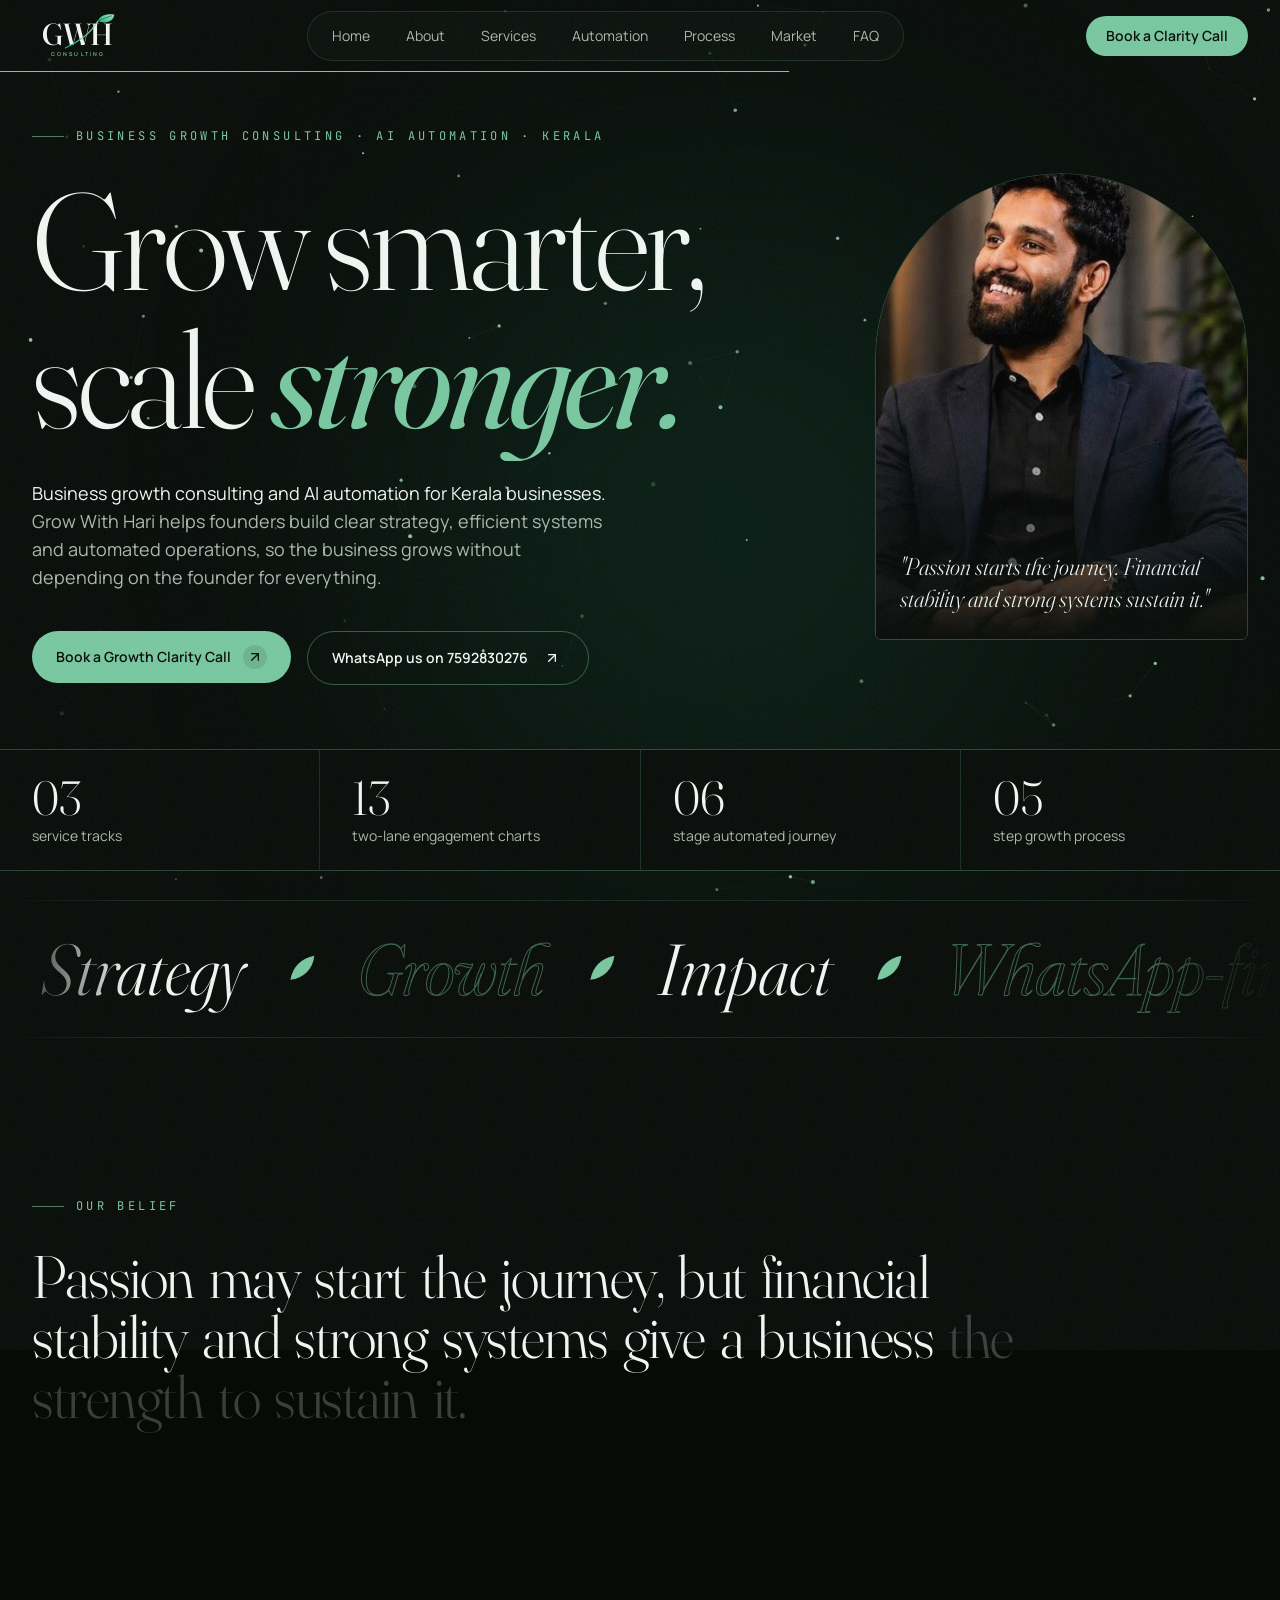
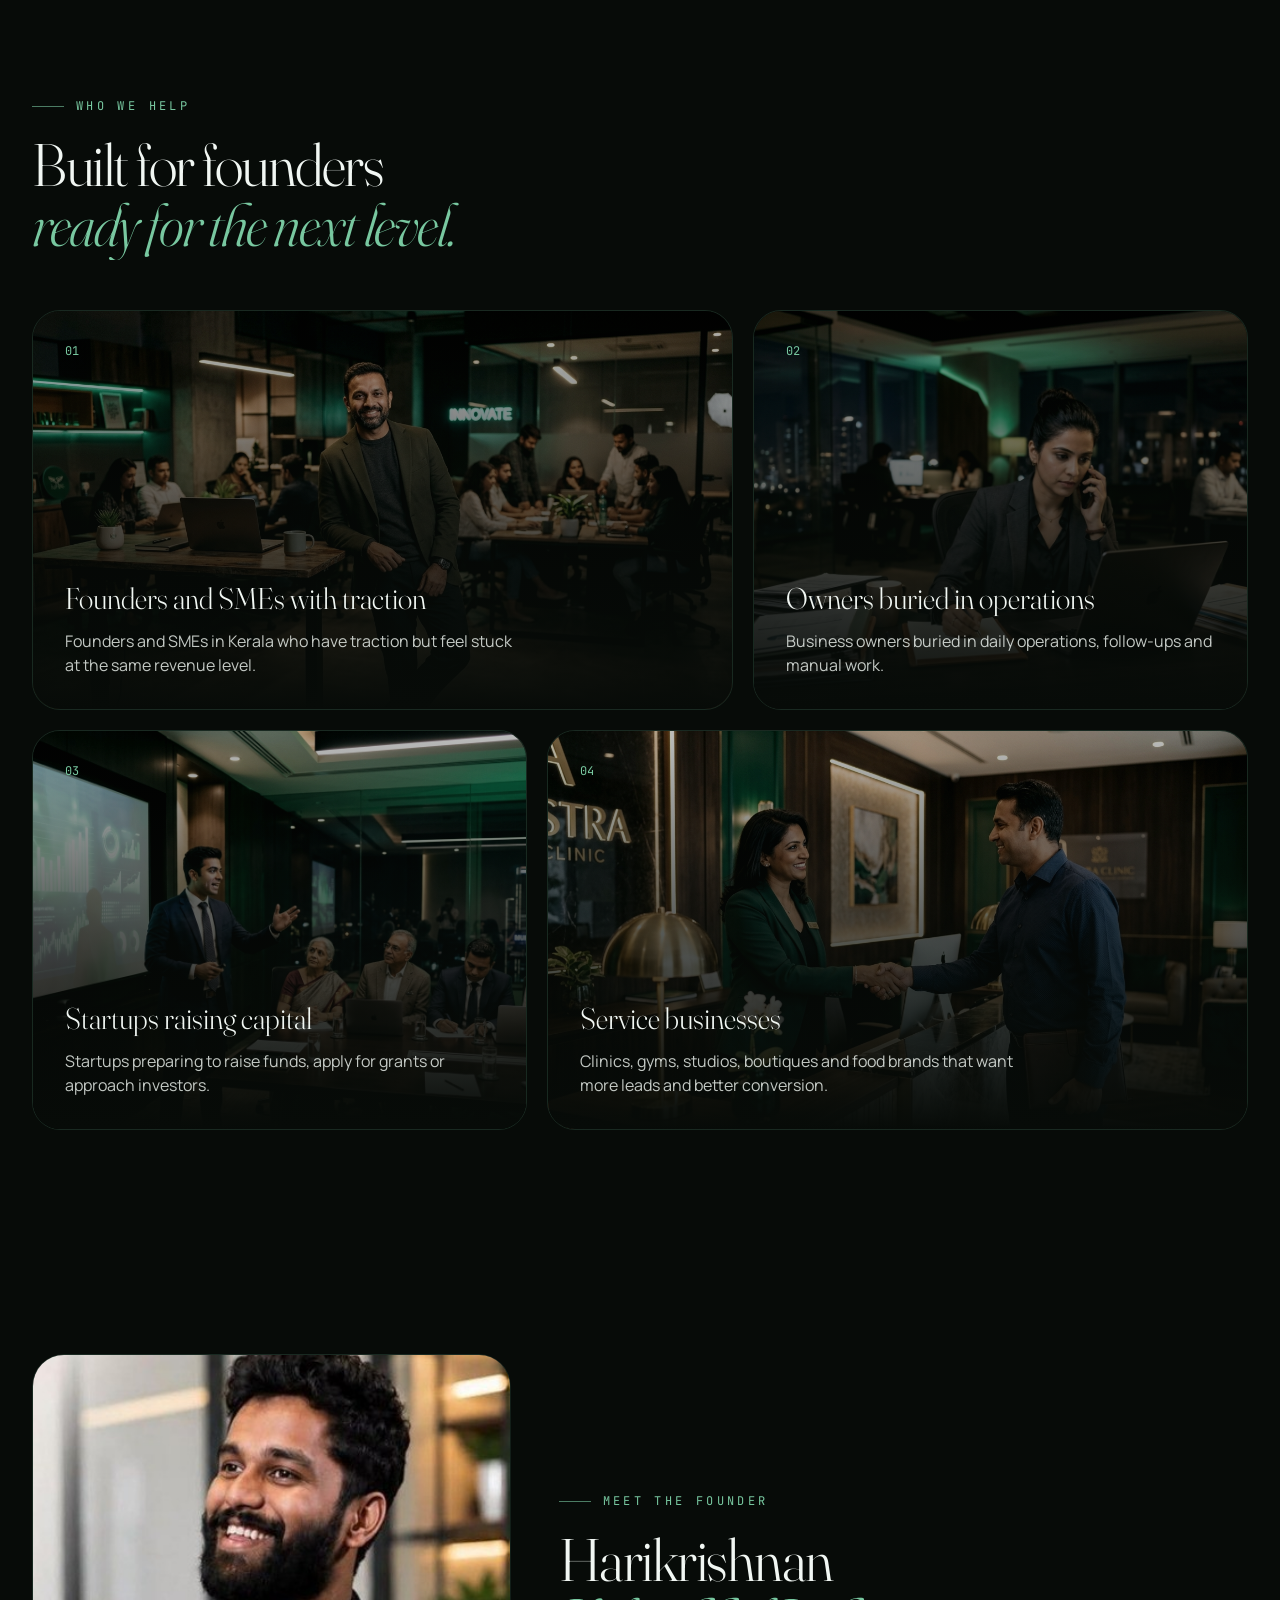
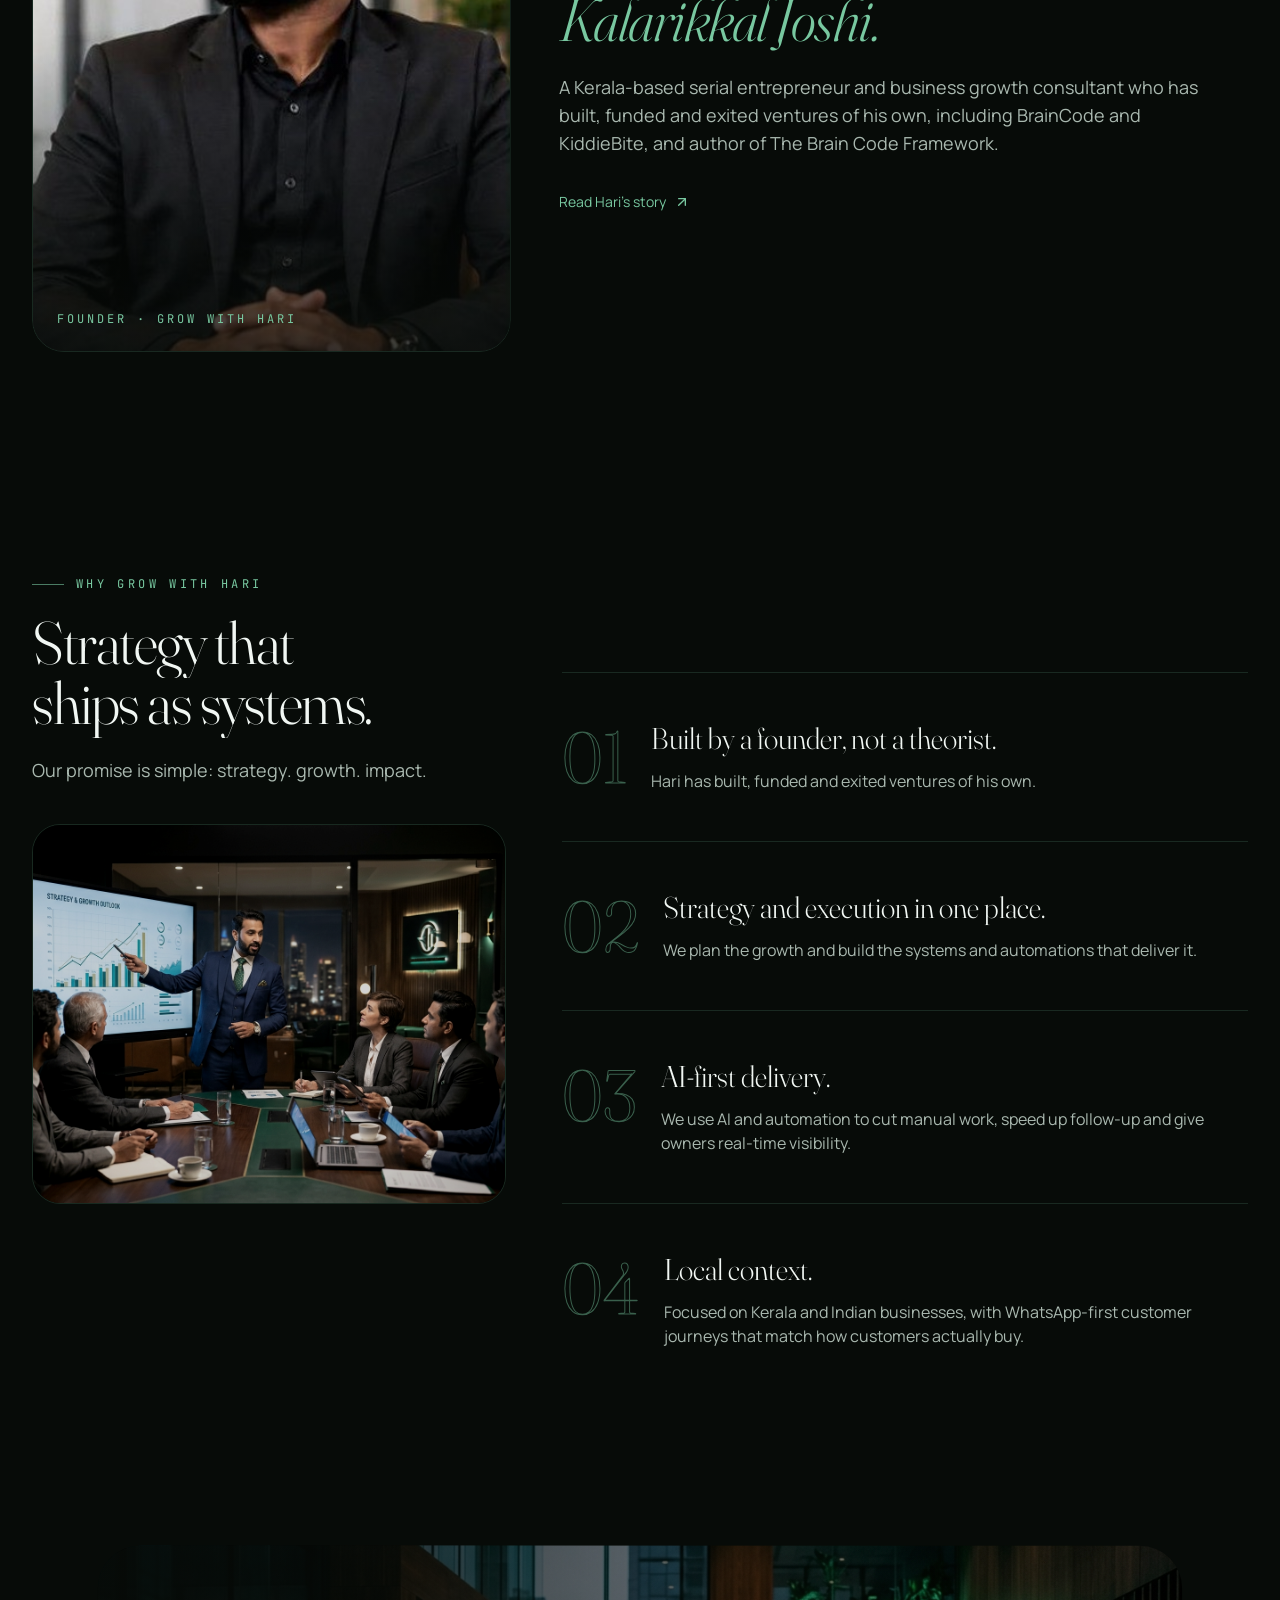
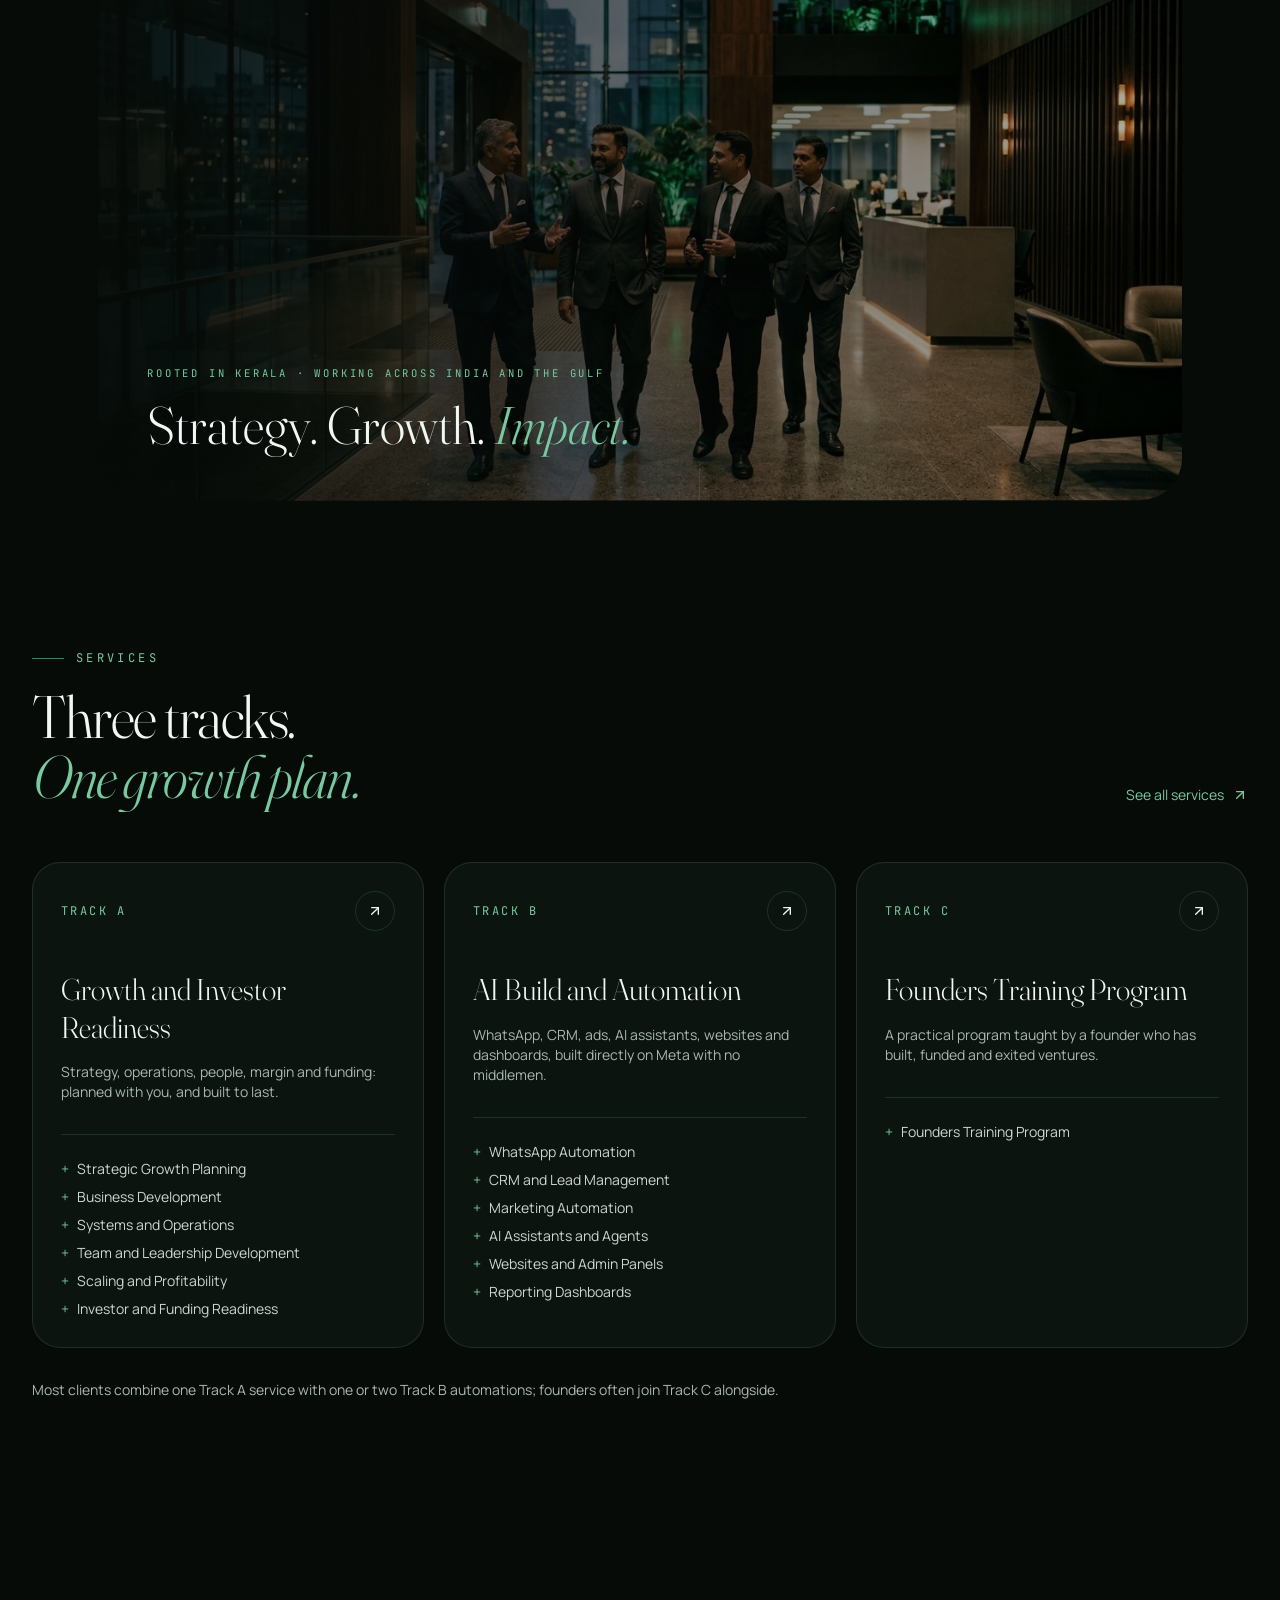
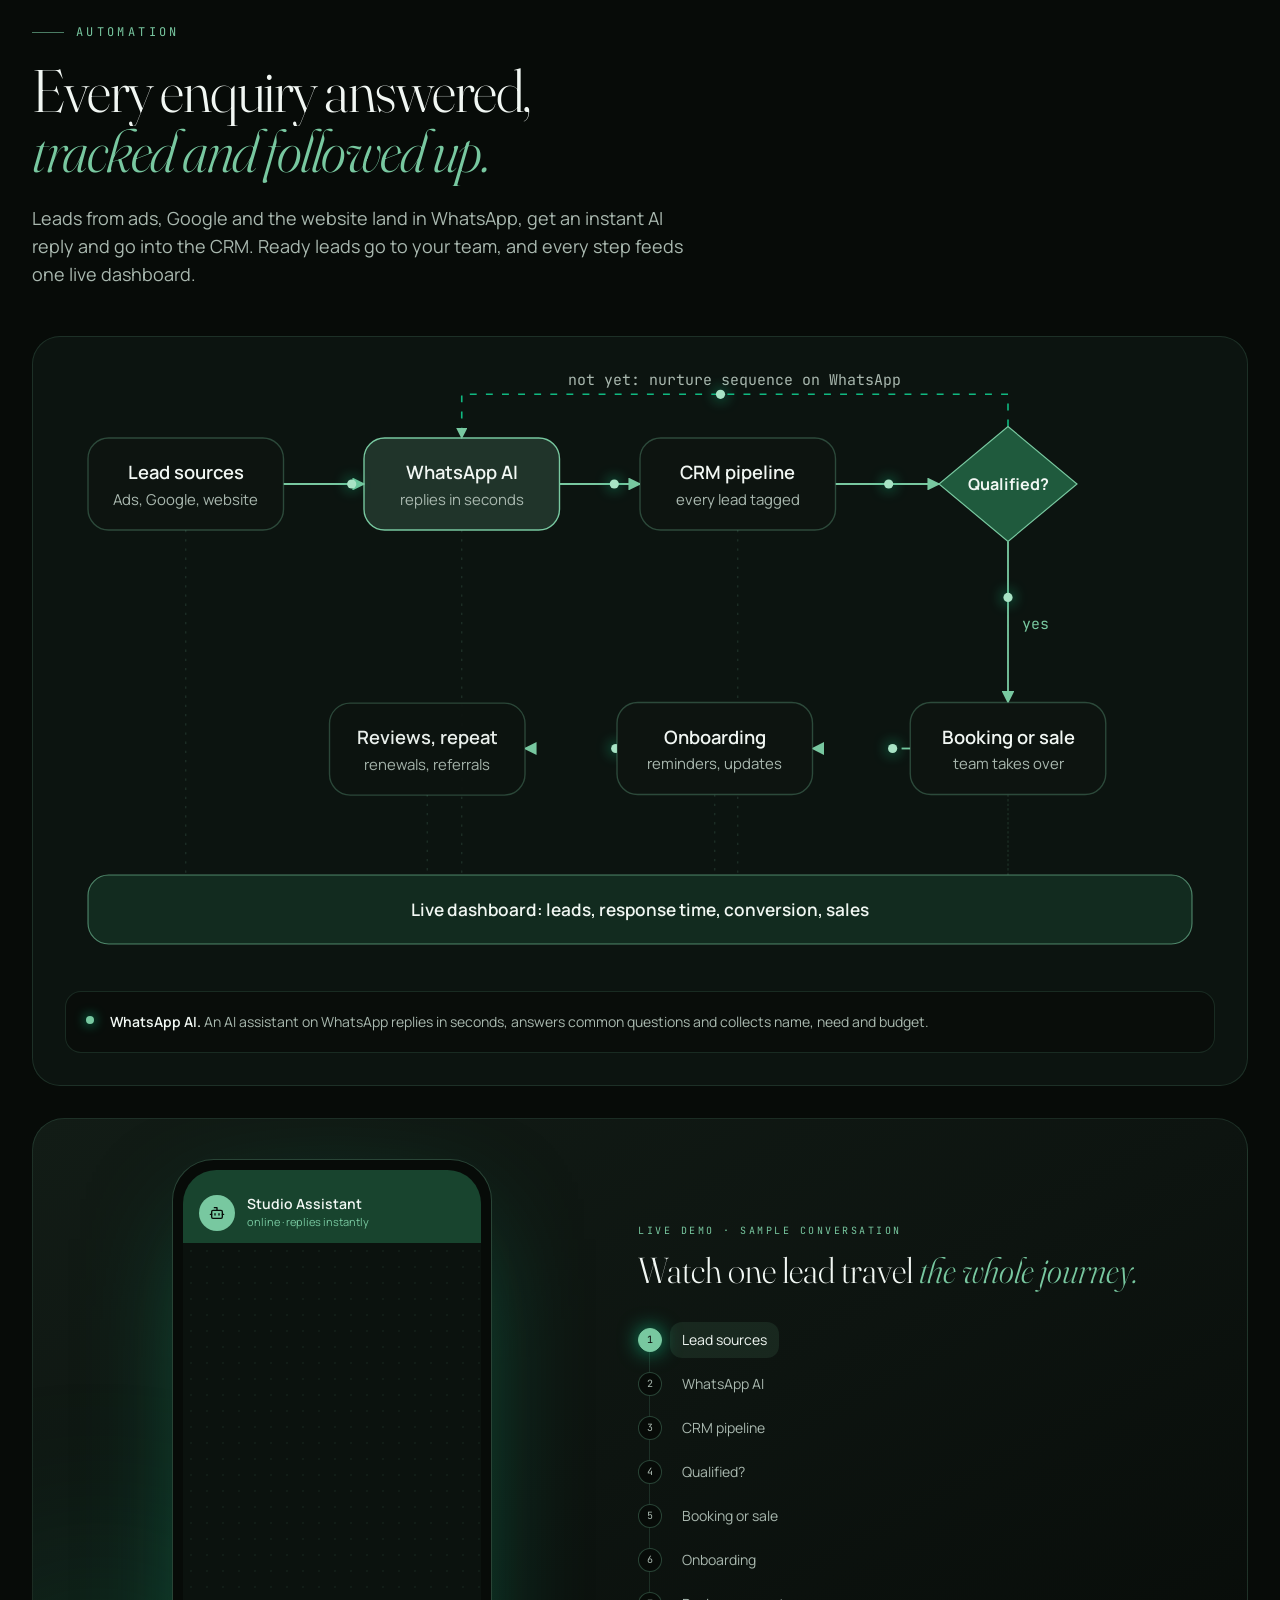
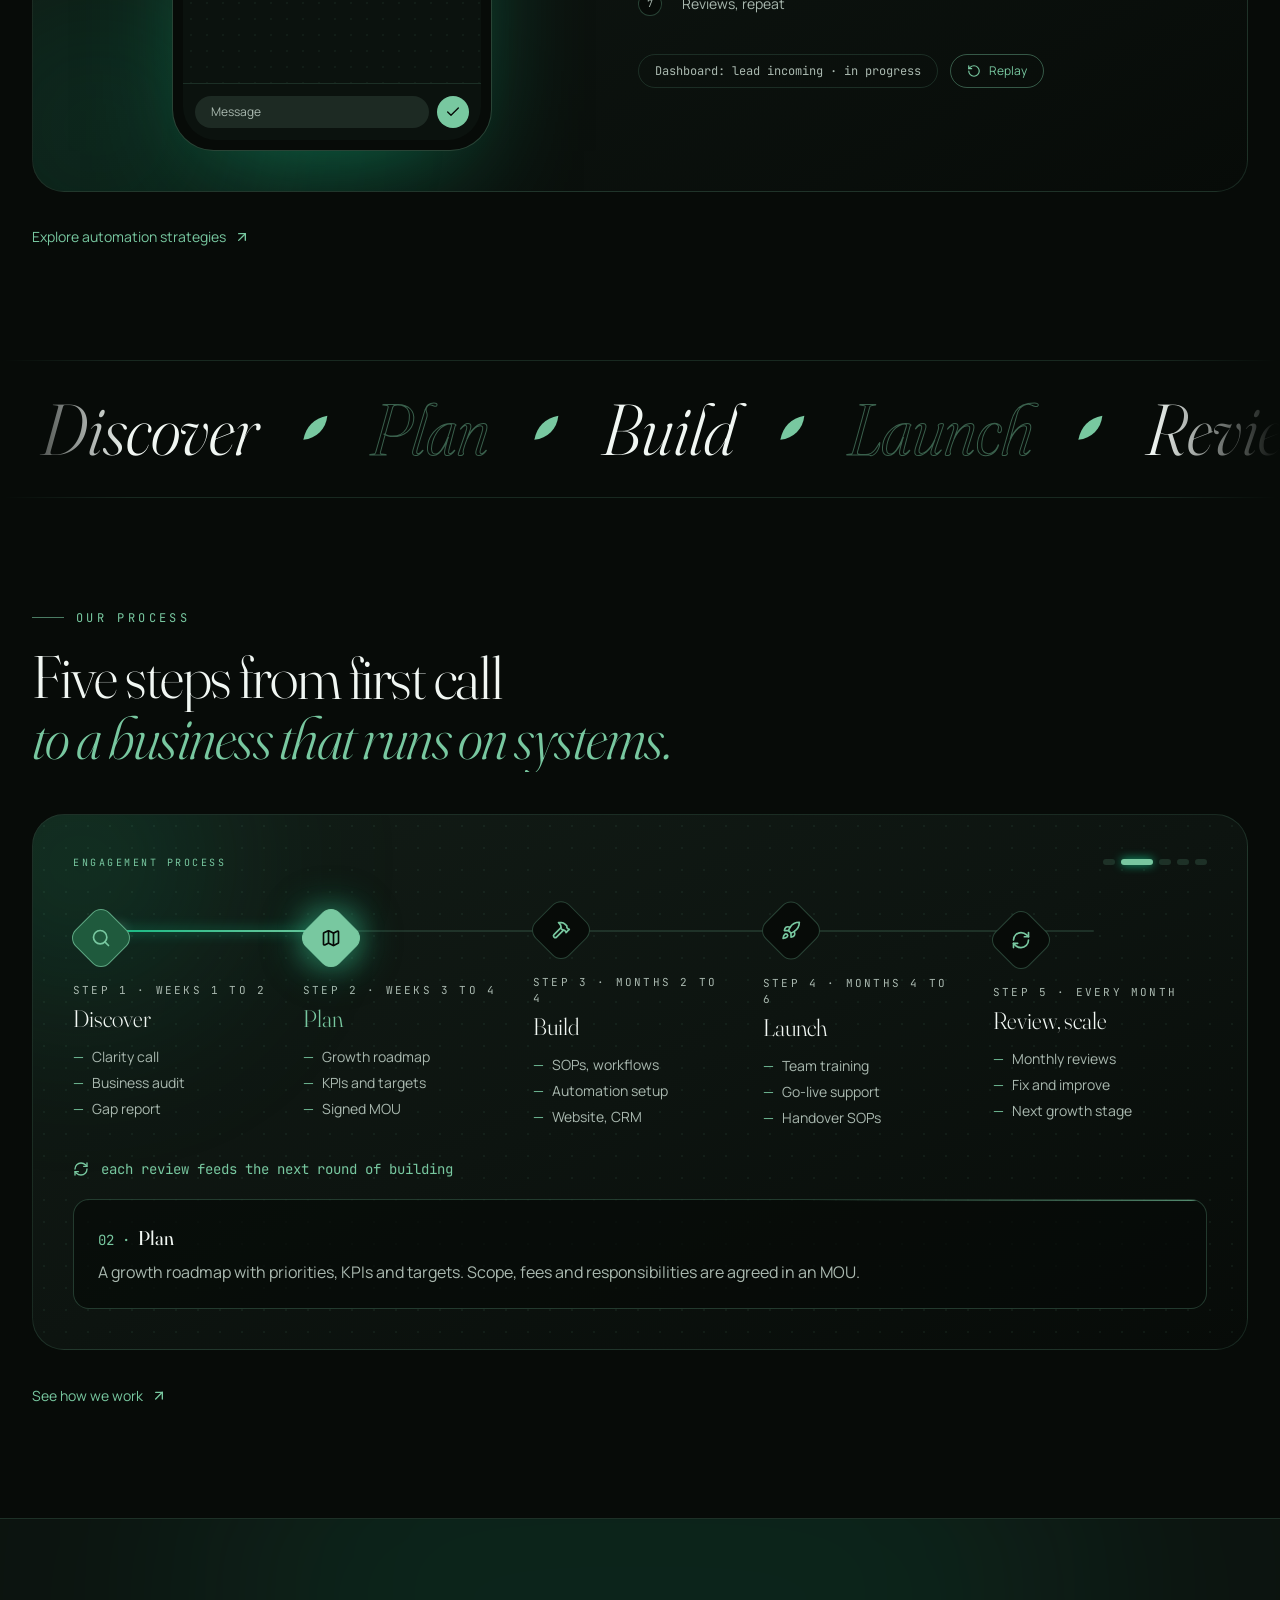
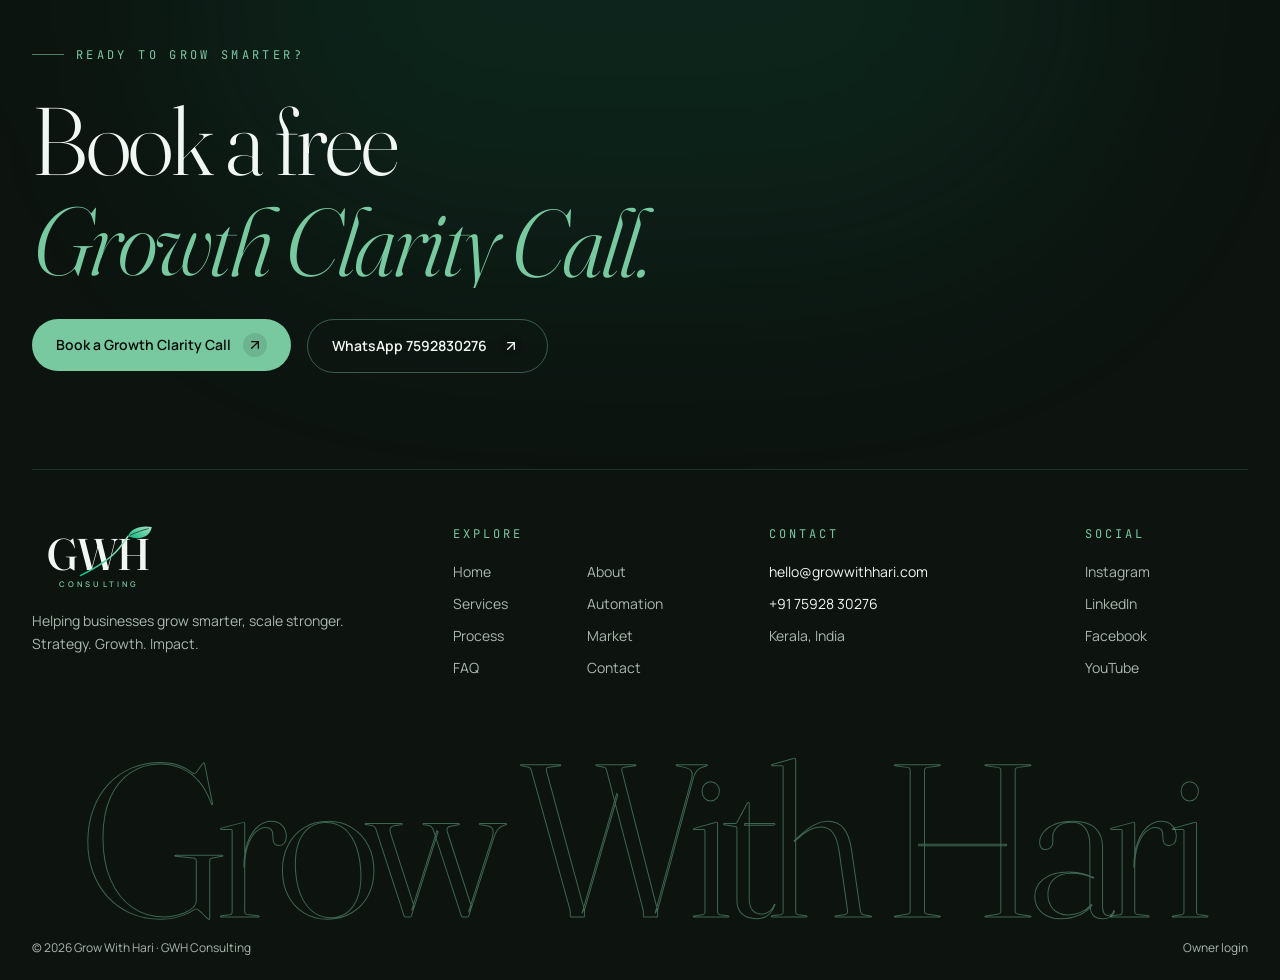
==== commit ebe15fba: "Deploy website" ====
--- a/index.html
+++ b/index.html
@@ -1,271 +1 @@
-<!DOCTYPE html>
-<html lang="en">
-<head>
-  <meta charset="UTF-8">
-  <meta name="viewport" content="width=device-width, initial-scale=1.0">
-  <title>GWH Consulting — From Idea to Investor-Ready</title>
-  <meta name="description" content="Grow With Hari helps founders build real products with AI, raise capital with clarity, and grow without losing direction.">
-  <link rel="stylesheet" href="style.css">
-  <link rel="preconnect" href="https://fonts.googleapis.com">
-  <link rel="preconnect" href="https://fonts.gstatic.com" crossorigin>
-  <link href="https://fonts.googleapis.com/css2?family=Cormorant+Garamond:ital,wght@0,300;0,400;0,500;0,600;1,300;1,400&family=Outfit:wght@300;400;500;600&display=swap" rel="stylesheet">
-</head>
-<body>
-  <!-- Grain overlay -->
-  <div class="grain"></div>
-
-  <!-- Navigation -->
-  <nav class="nav">
-    <div class="nav-inner">
-      <a href="index.html" class="nav-logo">
-        <img src="logo.png" alt="GWH Consulting">
-      </a>
-      <ul class="nav-links">
-        <li><a href="index.html" class="active">Home</a></li>
-        <li><a href="about.html">About</a></li>
-        <li><a href="services.html">Services</a></li>
-        <li><a href="funding.html">Funding</a></li>
-        <li><a href="build.html">AI Build</a></li>
-        <li><a href="growth.html">Growth</a></li>
-        <li><a href="webinars.html">Webinars</a></li>
-        <li><a href="contact.html" class="nav-cta">Book a Call</a></li>
-      </ul>
-      <div class="nav-toggle">
-        <span></span><span></span><span></span>
-      </div>
-    </div>
-  </nav>
-
-  <!-- HERO -->
-  <section class="hero">
-    <div class="hero-bg">
-      <img src="hero.png" alt="">
-    </div>
-    <div class="container hero-content">
-      <span class="label reveal stagger-1">Grow With Hari</span>
-      <div class="gold-line reveal stagger-2"></div>
-      <h1 class="reveal stagger-2">From Idea to <span class="gold">Investor-Ready.</span><br>Built and Funded the Same Way.</h1>
-      <p class="hero-sub reveal stagger-3">Grow With Hari helps founders build real products with AI, raise capital with clarity, and grow without losing direction. One partner, every stage.</p>
-      <div class="hero-ctas reveal stagger-4">
-        <a href="contact.html" class="btn btn-primary">
-          <span>Book a Free Strategy Call</span>
-          <svg viewBox="0 0 24 24" fill="none" stroke="currentColor" stroke-width="2">
-            <path d="M5 12h14M12 5l7 7-7 7"/>
-          </svg>
-        </a>
-        <a href="webinars.html" class="btn btn-outline">
-          <span>Join a Free Webinar</span>
-          <svg viewBox="0 0 24 24" fill="none" stroke="currentColor" stroke-width="2">
-            <circle cx="12" cy="12" r="10"/>
-            <polygon points="10 8 16 12 10 16 10 8" fill="currentColor"/>
-          </svg>
-        </a>
-      </div>
-    </div>
-  </section>
-
-  <!-- THE PROBLEM -->
-  <section>
-    <div class="container">
-      <div class="split">
-        <div class="reveal-left">
-          <span class="label">The Problem We Solve</span>
-          <div class="gold-line"></div>
-          <h2>Most founders are stuck at one of two walls.</h2>
-          <p style="color: var(--text-secondary); margin-top: 1.5rem; font-size: 1.05rem;">Either they have an idea and no way to build it without burning capital on a dev team they can't afford yet — or they have a business and no way to make it investor-ready, fundable, or fast enough to compete.</p>
-          <p style="color: var(--text-secondary); margin-top: 1rem; font-size: 1.05rem;">We've stood at both walls ourselves. Grow With Hari exists because there was no single partner who could take a founder from idea to build to raise — so we built that partner.</p>
-        </div>
-        <div class="reveal-right">
-          <div class="img-frame">
-            <img src="about.png" alt="Strategic consulting workspace" style="height: 450px;">
-          </div>
-        </div>
-      </div>
-    </div>
-  </section>
-
-  <div class="section-divider"></div>
-
-  <!-- THE JOURNEY -->
-  <section>
-    <div class="container" style="text-align: center;">
-      <span class="label reveal">The Journey</span>
-      <div class="gold-line-center reveal stagger-1"></div>
-      <h2 class="reveal stagger-1" style="margin-bottom: 4rem;">Idea &rarr; Build &rarr; Raise &rarr; Grow</h2>
-      <div class="grid-4">
-        <div class="card reveal stagger-1" style="text-align: center;">
-          <div class="card-icon" style="margin: 0 auto 1.5rem;">
-            <svg width="24" height="24" viewBox="0 0 24 24" fill="none" stroke="currentColor" stroke-width="1.5"><path d="M12 2L2 7l10 5 10-5-10-5zM2 17l10 5 10-5M2 12l10 5 10-5"/></svg>
-          </div>
-          <h4>Idea</h4>
-          <p>Clarify your concept, validate the market, define what's buildable.</p>
-        </div>
-        <div class="card reveal stagger-2" style="text-align: center;">
-          <div class="card-icon" style="margin: 0 auto 1.5rem;">
-            <svg width="24" height="24" viewBox="0 0 24 24" fill="none" stroke="currentColor" stroke-width="1.5"><path d="M14.7 6.3a1 1 0 0 0 0 1.4l1.6 1.6a1 1 0 0 0 1.4 0l3.77-3.77a6 6 0 0 1-7.94 7.94l-6.91 6.91a2.12 2.12 0 0 1-3-3l6.91-6.91a6 6 0 0 1 7.94-7.94l-3.76 3.76z"/></svg>
-          </div>
-          <h4>Build</h4>
-          <p>Ship working products using AI-assisted development, milestone by milestone.</p>
-        </div>
-        <div class="card reveal stagger-3" style="text-align: center;">
-          <div class="card-icon" style="margin: 0 auto 1.5rem;">
-            <svg width="24" height="24" viewBox="0 0 24 24" fill="none" stroke="currentColor" stroke-width="1.5"><path d="M12 2v20M17 5H9.5a3.5 3.5 0 0 0 0 7h5a3.5 3.5 0 0 1 0 7H6"/></svg>
-          </div>
-          <h4>Raise</h4>
-          <p>Pitch decks, financial models, and due diligence that hold up in real rooms.</p>
-        </div>
-        <div class="card reveal stagger-4" style="text-align: center;">
-          <div class="card-icon" style="margin: 0 auto 1.5rem;">
-            <svg width="24" height="24" viewBox="0 0 24 24" fill="none" stroke="currentColor" stroke-width="1.5"><path d="M16 21v-2a4 4 0 0 0-4-4H6a4 4 0 0 0-4 4v2"/><circle cx="9" cy="7" r="4"/><path d="M22 21v-2a4 4 0 0 0-3-3.87M16 3.13a4 4 0 0 1 0 7.75"/></svg>
-          </div>
-          <h4>Grow</h4>
-          <p>Brand, content, and systems that make your venture visible and scalable.</p>
-        </div>
-      </div>
-    </div>
-  </section>
-
-  <div class="section-divider"></div>
-
-  <!-- WHY FOUNDERS CHOOSE US -->
-  <section>
-    <div class="container">
-      <div class="split">
-        <div class="reveal-left">
-          <div class="img-frame">
-            <img src="ai-build.png" alt="AI-powered development" style="height: 500px;">
-          </div>
-        </div>
-        <div class="reveal-right">
-          <span class="label">Why Founders Choose Us</span>
-          <div class="gold-line"></div>
-          <h2 style="margin-bottom: 2rem;">Built on practice,<br>not theory.</h2>
-          <ul class="principle-list">
-            <li>
-              <span class="principle-num">01</span>
-              <div class="principle-text">
-                <p>We've built our own platform from scratch using AI — not theory, lived practice.</p>
-              </div>
-            </li>
-            <li>
-              <span class="principle-num">02</span>
-              <div class="principle-text">
-                <p>We've prepared real due diligence reports, pitch decks, and financial models that have stood in front of real investors.</p>
-              </div>
-            </li>
-            <li>
-              <span class="principle-num">03</span>
-              <div class="principle-text">
-                <p>We work milestone by milestone — you see progress, not promises.</p>
-              </div>
-            </li>
-            <li>
-              <span class="principle-num">04</span>
-              <div class="principle-text">
-                <p>One team across build and raise — no handoff gaps, no re-explaining your business to a new vendor.</p>
-              </div>
-            </li>
-          </ul>
-        </div>
-      </div>
-    </div>
-  </section>
-
-  <div class="section-divider"></div>
-
-  <!-- SOCIAL PROOF -->
-  <section class="section-sm">
-    <div class="container-narrow">
-      <div style="text-align: center; margin-bottom: 3rem;">
-        <span class="label reveal">What Founders Say</span>
-        <div class="gold-line-center reveal stagger-1"></div>
-      </div>
-      <div class="testimonial reveal stagger-2" style="margin-bottom: 2rem;">
-        <blockquote>"They didn't just give us a pitch deck — they made us understand our own numbers well enough to defend them in front of investors."</blockquote>
-        <cite>— Founder, EdTech Startup</cite>
-      </div>
-      <div class="testimonial reveal stagger-3">
-        <blockquote>"We went from idea to working MVP in weeks, not months. The milestone approach meant we always knew what was coming next."</blockquote>
-        <cite>— Non-Technical Founder</cite>
-      </div>
-    </div>
-  </section>
-
-  <!-- FINAL CTA -->
-  <section class="cta-section">
-    <div class="container">
-      <h2 class="reveal">Ready to move from where you are<br>to where you're going?</h2>
-      <p class="reveal stagger-1">Start with a conversation, not a quote.</p>
-      <div class="cta-buttons reveal stagger-2">
-        <a href="contact.html" class="btn btn-primary">
-          <span>Book a Free Strategy Call</span>
-          <svg viewBox="0 0 24 24" fill="none" stroke="currentColor" stroke-width="2">
-            <path d="M5 12h14M12 5l7 7-7 7"/>
-          </svg>
-        </a>
-        <a href="services.html" class="btn btn-outline">
-          <span>See Our Services</span>
-          <svg viewBox="0 0 24 24" fill="none" stroke="currentColor" stroke-width="2">
-            <path d="M5 12h14M12 5l7 7-7 7"/>
-          </svg>
-        </a>
-      </div>
-    </div>
-  </section>
-
-  <!-- Footer -->
-  <footer class="footer">
-    <div class="container">
-      <div class="footer-grid">
-        <div class="footer-brand">
-          <img src="logo.png" alt="GWH Consulting" style="height: 36px; filter: brightness(0) invert(1) opacity(0.7);">
-          <p>One partner for the full founder journey — from idea to build to raise to grow.</p>
-        </div>
-        <div>
-          <h5>Services</h5>
-          <ul class="footer-links">
-            <li><a href="funding.html">Funding & Investor Readiness</a></li>
-            <li><a href="build.html">AI Build & Automation</a></li>
-            <li><a href="growth.html">Growth Services</a></li>
-          </ul>
-        </div>
-        <div>
-          <h5>Company</h5>
-          <ul class="footer-links">
-            <li><a href="about.html">About</a></li>
-            <li><a href="services.html">Services</a></li>
-            <li><a href="webinars.html">Webinars</a></li>
-          </ul>
-        </div>
-        <div>
-          <h5>Connect</h5>
-          <ul class="footer-links">
-            <li><a href="https://wa.me/918138979684" target="_blank" rel="noopener">WhatsApp</a></li>
-            <li><a href="contact.html">Book a Call</a></li>
-          </ul>
-          <div class="footer-social">
-            <a href="https://www.facebook.com/profile.php?id=61590142725541" target="_blank" rel="noopener" aria-label="Facebook">
-              <svg viewBox="0 0 24 24"><path d="M24 12.073c0-6.627-5.373-12-12-12s-12 5.373-12 12c0 5.99 4.388 10.954 10.125 11.854v-8.385H7.078v-3.47h3.047V9.43c0-3.007 1.792-4.669 4.533-4.669 1.312 0 2.686.235 2.686.235v2.953H15.83c-1.491 0-1.956.925-1.956 1.874v2.25h3.328l-.532 3.47h-2.796v8.385C19.612 23.027 24 18.062 24 12.073z"/></svg>
-            </a>
-            <a href="https://www.instagram.com/growwithhari.official/" target="_blank" rel="noopener" aria-label="Instagram">
-              <svg viewBox="0 0 24 24"><path d="M12 2.163c3.204 0 3.584.012 4.85.07 3.252.148 4.771 1.691 4.919 4.919.058 1.265.069 1.645.069 4.849 0 3.205-.012 3.584-.069 4.849-.149 3.225-1.664 4.771-4.919 4.919-1.266.058-1.644.07-4.85.07-3.204 0-3.584-.012-4.849-.07-3.26-.149-4.771-1.699-4.919-4.92-.058-1.265-.07-1.644-.07-4.849 0-3.204.013-3.583.07-4.849.149-3.227 1.664-4.771 4.919-4.919 1.266-.057 1.645-.069 4.849-.069zM12 0C8.741 0 8.333.014 7.053.072 2.695.272.273 2.69.073 7.052.014 8.333 0 8.741 0 12c0 3.259.014 3.668.072 4.948.2 4.358 2.618 6.78 6.98 6.98C8.333 23.986 8.741 24 12 24c3.259 0 3.668-.014 4.948-.072 4.354-.2 6.782-2.618 6.979-6.98.059-1.28.073-1.689.073-4.948 0-3.259-.014-3.667-.072-4.947-.196-4.354-2.617-6.78-6.979-6.98C15.668.014 15.259 0 12 0zm0 5.838a6.162 6.162 0 100 12.324 6.162 6.162 0 000-12.324zM12 16a4 4 0 110-8 4 4 0 010 8zm6.406-11.845a1.44 1.44 0 100 2.881 1.44 1.44 0 000-2.881z"/></svg>
-            </a>
-            <a href="https://www.linkedin.com/company/105616139/" target="_blank" rel="noopener" aria-label="LinkedIn">
-              <svg viewBox="0 0 24 24"><path d="M20.447 20.452h-3.554v-5.569c0-1.328-.027-3.037-1.852-3.037-1.853 0-2.136 1.445-2.136 2.939v5.667H9.351V9h3.414v1.561h.046c.477-.9 1.637-1.85 3.37-1.85 3.601 0 4.267 2.37 4.267 5.455v6.286zM5.337 7.433a2.062 2.062 0 01-2.063-2.065 2.064 2.064 0 112.063 2.065zm1.782 13.019H3.555V9h3.564v11.452zM22.225 0H1.771C.792 0 0 .774 0 1.729v20.542C0 23.227.792 24 1.771 24h20.451C23.2 24 24 23.227 24 22.271V1.729C24 .774 23.2 0 22.222 0h.003z"/></svg>
-            </a>
-            <a href="https://wa.me/918138979684" target="_blank" rel="noopener" aria-label="WhatsApp">
-              <svg viewBox="0 0 24 24"><path d="M17.472 14.382c-.297-.149-1.758-.867-2.03-.967-.273-.099-.471-.148-.67.15-.197.297-.767.966-.94 1.164-.173.199-.347.223-.644.075-.297-.15-1.255-.463-2.39-1.475-.883-.788-1.48-1.761-1.653-2.059-.173-.297-.018-.458.13-.606.134-.133.298-.347.446-.52.149-.174.198-.298.298-.497.099-.198.05-.371-.025-.52-.075-.149-.669-1.612-.916-2.207-.242-.579-.487-.5-.669-.51-.173-.008-.371-.01-.57-.01-.198 0-.52.074-.792.372-.272.297-1.04 1.016-1.04 2.479 0 1.462 1.065 2.875 1.213 3.074.149.198 2.096 3.2 5.077 4.487.709.306 1.262.489 1.694.625.712.227 1.36.195 1.871.118.571-.085 1.758-.719 2.006-1.413.248-.694.248-1.289.173-1.413-.074-.124-.272-.198-.57-.347m-5.421 7.403h-.004a9.87 9.87 0 01-5.031-1.378l-.361-.214-3.741.982.998-3.648-.235-.374a9.86 9.86 0 01-1.51-5.26c.001-5.45 4.436-9.884 9.888-9.884 2.64 0 5.122 1.03 6.988 2.898a9.825 9.825 0 012.893 6.994c-.003 5.45-4.437 9.884-9.885 9.884m8.413-18.297A11.815 11.815 0 0012.05 0C5.495 0 .16 5.335.157 11.892c0 2.096.547 4.142 1.588 5.945L.057 24l6.305-1.654a11.882 11.882 0 005.683 1.448h.005c6.554 0 11.89-5.335 11.893-11.893a11.821 11.821 0 00-3.48-8.413z"/></svg>
-            </a>
-          </div>
-        </div>
-      </div>
-      <div class="footer-bottom">
-        <p>&copy; 2025 GWH Consulting. All rights reserved.</p>
-        <p>Grow With Hari</p>
-      </div>
-    </div>
-  </footer>
-
-  <script src="script.js"></script>
-</body>
-</html>
+<!doctype html><html lang="en"><head><meta charset="utf-8"/><meta name="viewport" content="width=device-width,initial-scale=1"/><meta name="theme-color" content="#070B08"/><meta name="description" content="Strategy, systems and AI automation for Kerala businesses. Grow smarter, scale stronger. Book a free Growth Clarity Call."/><meta property="og:title" content="Business Growth Consultant in Kerala, Grow With Hari"/><meta property="og:description" content="Strategy, systems and AI automation for Kerala businesses. Grow smarter, scale stronger."/><meta property="og:type" content="website"/><link rel="icon" type="image/svg+xml" href="/favicon.svg"/><link rel="preconnect" href="https://fonts.googleapis.com"/><link rel="preconnect" href="https://fonts.gstatic.com" crossorigin/><link href="https://fonts.googleapis.com/css2?family=Fraunces:ital,opsz,wght@0,9..144,300..700;1,9..144,300..600&family=Manrope:wght@300;400;500;600;700&family=JetBrains+Mono:wght@400;500&display=swap" rel="stylesheet"/><title>Business Growth Consultant in Kerala, Grow With Hari</title><script>window.addEventListener("error",function(e){e.error instanceof DOMException&&"DataCloneError"===e.error.name&&e.message&&e.message.includes("PerformanceServerTiming")&&(e.stopImmediatePropagation(),e.preventDefault())},!0)</script><script defer="defer" src="/static/js/main.de2f8d77.js"></script><link href="/static/css/main.b451650a.css" rel="stylesheet"></head><body><noscript>You need to enable JavaScript to run this app.</noscript><div id="root"></div></body></html>
--- a/static/css/main.b451650a.css
+++ b/static/css/main.b451650a.css
@@ -0,0 +1,4 @@
+*,::backdrop,:after,:before{--tw-border-spacing-x:0;--tw-border-spacing-y:0;--tw-translate-x:0;--tw-translate-y:0;--tw-rotate:0;--tw-skew-x:0;--tw-skew-y:0;--tw-scale-x:1;--tw-scale-y:1;--tw-pan-x: ;--tw-pan-y: ;--tw-pinch-zoom: ;--tw-scroll-snap-strictness:proximity;--tw-gradient-from-position: ;--tw-gradient-via-position: ;--tw-gradient-to-position: ;--tw-ordinal: ;--tw-slashed-zero: ;--tw-numeric-figure: ;--tw-numeric-spacing: ;--tw-numeric-fraction: ;--tw-ring-inset: ;--tw-ring-offset-width:0px;--tw-ring-offset-color:#fff;--tw-ring-color:#3b82f680;--tw-ring-offset-shadow:0 0 #0000;--tw-ring-shadow:0 0 #0000;--tw-shadow:0 0 #0000;--tw-shadow-colored:0 0 #0000;--tw-blur: ;--tw-brightness: ;--tw-contrast: ;--tw-grayscale: ;--tw-hue-rotate: ;--tw-invert: ;--tw-saturate: ;--tw-sepia: ;--tw-drop-shadow: ;--tw-backdrop-blur: ;--tw-backdrop-brightness: ;--tw-backdrop-contrast: ;--tw-backdrop-grayscale: ;--tw-backdrop-hue-rotate: ;--tw-backdrop-invert: ;--tw-backdrop-opacity: ;--tw-backdrop-saturate: ;--tw-backdrop-sepia: ;--tw-contain-size: ;--tw-contain-layout: ;--tw-contain-paint: ;--tw-contain-style: }/*
+! tailwindcss v3.4.17 | MIT License | https://tailwindcss.com
+*/*,:after,:before{border:0 solid #e5e7eb;box-sizing:border-box}:after,:before{--tw-content:""}:host,html{-webkit-text-size-adjust:100%;font-feature-settings:normal;-webkit-tap-highlight-color:transparent;font-family:Manrope,system-ui,sans-serif;font-variation-settings:normal;line-height:1.5;tab-size:4}body{line-height:inherit;margin:0}hr{border-top-width:1px;color:inherit;height:0}abbr:where([title]){-webkit-text-decoration:underline dotted;text-decoration:underline dotted}h1,h2,h3,h4,h5,h6{font-size:inherit;font-weight:inherit}a{color:inherit;text-decoration:inherit}b,strong{font-weight:bolder}code,kbd,pre,samp{font-feature-settings:normal;font-family:JetBrains Mono,monospace;font-size:1em;font-variation-settings:normal}small{font-size:80%}sub,sup{font-size:75%;line-height:0;position:relative;vertical-align:initial}sub{bottom:-.25em}sup{top:-.5em}table{border-collapse:collapse;border-color:inherit;text-indent:0}button,input,optgroup,select,textarea{font-feature-settings:inherit;color:inherit;font-family:inherit;font-size:100%;font-variation-settings:inherit;font-weight:inherit;letter-spacing:inherit;line-height:inherit;margin:0;padding:0}button,select{text-transform:none}button,input:where([type=button]),input:where([type=reset]),input:where([type=submit]){-webkit-appearance:button;background-color:initial;background-image:none}:-moz-focusring{outline:auto}:-moz-ui-invalid{box-shadow:none}progress{vertical-align:initial}::-webkit-inner-spin-button,::-webkit-outer-spin-button{height:auto}[type=search]{-webkit-appearance:textfield;outline-offset:-2px}::-webkit-search-decoration{-webkit-appearance:none}::-webkit-file-upload-button{-webkit-appearance:button;font:inherit}summary{display:list-item}blockquote,dd,dl,figure,h1,h2,h3,h4,h5,h6,hr,p,pre{margin:0}fieldset{margin:0}fieldset,legend{padding:0}menu,ol,ul{list-style:none;margin:0;padding:0}dialog{padding:0}textarea{resize:vertical}input::placeholder,textarea::placeholder{color:#9ca3af;opacity:1}[role=button],button{cursor:pointer}:disabled{cursor:default}audio,canvas,embed,iframe,img,object,svg,video{display:block;vertical-align:middle}img,video{height:auto;max-width:100%}[hidden]:where(:not([hidden=until-found])){display:none}:root{--background:140 22% 4%;--foreground:140 25% 96%;--card:145 20% 9%;--card-foreground:140 25% 96%;--popover:145 20% 7%;--popover-foreground:140 25% 96%;--primary:150 40% 63%;--primary-foreground:140 22% 4%;--secondary:145 18% 12%;--secondary-foreground:140 25% 96%;--muted:145 18% 12%;--muted-foreground:145 10% 72%;--accent:145 25% 14%;--accent-foreground:140 25% 96%;--destructive:0 70% 55%;--destructive-foreground:0 0% 98%;--border:150 25% 16%;--input:150 25% 18%;--ring:150 40% 63%;--radius:1rem}*{border-color:#1f3329;border-color:hsl(var(--border))}html{background:#070b08}body{-webkit-font-smoothing:antialiased;-moz-osx-font-smoothing:grayscale;background-color:#080c09;background-color:hsl(var(--background));color:#f2f7f4;color:hsl(var(--foreground));font-family:Manrope,system-ui,sans-serif;overflow-x:hidden}::selection{background:#78c8a0;color:#070b08}[data-debug-wrapper=true]{display:contents!important}[data-debug-wrapper=true]>*{border:inherit;column-gap:inherit;gap:inherit;margin:inherit;padding:inherit;row-gap:inherit}.sr-only{clip:rect(0,0,0,0);border-width:0;height:1px;margin:-1px;overflow:hidden;padding:0;position:absolute;white-space:nowrap;width:1px}.pointer-events-none{pointer-events:none}.pointer-events-auto{pointer-events:auto}.visible{visibility:visible}.invisible{visibility:hidden}.static{position:static}.fixed{position:fixed}.absolute{position:absolute}.relative{position:relative}.inset-0{inset:0}.inset-\[14\%\]{inset:14%}.inset-\[20\%\]{inset:20%}.inset-\[24\%\]{inset:24%}.inset-x-0{left:0;right:0}.inset-y-0{bottom:0;top:0}.-bottom-12{bottom:-3rem}.-bottom-24{bottom:-6rem}.-left-12{left:-3rem}.-left-24{left:-6rem}.-left-8{left:-2rem}.-right-12{right:-3rem}.-right-20{right:-5rem}.-right-24{right:-6rem}.-top-12{top:-3rem}.-top-20{top:-5rem}.-top-24{top:-6rem}.-top-32{top:-8rem}.-top-40{top:-10rem}.bottom-0{bottom:0}.bottom-2{bottom:.5rem}.bottom-3{bottom:.75rem}.bottom-6{bottom:1.5rem}.left-0{left:0}.left-1{left:.25rem}.left-1\/2{left:50%}.left-1\/3{left:33.333333%}.left-2{left:.5rem}.left-4{left:1rem}.left-6{left:1.5rem}.left-7{left:1.75rem}.left-\[11px\]{left:11px}.left-\[12\.5\%\]{left:12.5%}.left-\[50\%\]{left:50%}.right-0{right:0}.right-1{right:.25rem}.right-2{right:.5rem}.right-3{right:.75rem}.right-4{right:1rem}.right-\[10\%\]{right:10%}.right-\[12\.5\%\]{right:12.5%}.top-0{top:0}.top-1{top:.25rem}.top-1\/2{top:50%}.top-1\/4{top:25%}.top-2{top:.5rem}.top-3{top:.75rem}.top-4{top:1rem}.top-7{top:1.75rem}.top-8{top:2rem}.top-\[1px\]{top:1px}.top-\[25px\]{top:25px}.top-\[29px\]{top:29px}.top-\[50\%\]{top:50%}.top-\[60\%\]{top:60%}.top-full{top:100%}.z-10{z-index:10}.z-50{z-index:50}.z-\[100\]{z-index:100}.z-\[1\]{z-index:1}.z-\[60\]{z-index:60}.z-\[65\]{z-index:65}.col-span-4{grid-column:span 4/span 4}.col-span-5{grid-column:span 5/span 5}.col-start-1{grid-column-start:1}.col-start-2{grid-column-start:2}.row-start-1{grid-row-start:1}.row-start-2{grid-row-start:2}.-mx-1{margin-left:-.25rem;margin-right:-.25rem}.-mx-5{margin-left:-1.25rem;margin-right:-1.25rem}.mx-auto{margin-left:auto;margin-right:auto}.my-1{margin-bottom:.25rem;margin-top:.25rem}.-mb-\[0\.1em\]{margin-bottom:-.1em}.-ml-4{margin-left:-1rem}.-mt-4{margin-top:-1rem}.mb-1{margin-bottom:.25rem}.mb-5{margin-bottom:1.25rem}.mb-6{margin-bottom:1.5rem}.mb-8{margin-bottom:2rem}.ml-1{margin-left:.25rem}.ml-auto{margin-left:auto}.mr-2{margin-right:.5rem}.mr-\[0\.25em\]{margin-right:.25em}.mt-0\.5{margin-top:.125rem}.mt-1{margin-top:.25rem}.mt-1\.5{margin-top:.375rem}.mt-10{margin-top:2.5rem}.mt-12{margin-top:3rem}.mt-14{margin-top:3.5rem}.mt-16{margin-top:4rem}.mt-2{margin-top:.5rem}.mt-20{margin-top:5rem}.mt-24{margin-top:6rem}.mt-3{margin-top:.75rem}.mt-4{margin-top:1rem}.mt-5{margin-top:1.25rem}.mt-6{margin-top:1.5rem}.mt-7{margin-top:1.75rem}.mt-8{margin-top:2rem}.mt-auto{margin-top:auto}.block{display:block}.inline-block{display:inline-block}.inline{display:inline}.flex{display:flex}.inline-flex{display:inline-flex}.table{display:table}.grid{display:grid}.hidden{display:none}.aspect-\[4\/3\]{aspect-ratio:4/3}.aspect-\[4\/5\]{aspect-ratio:4/5}.aspect-\[5\/4\]{aspect-ratio:5/4}.aspect-square{aspect-ratio:1/1}.h-1\.5{height:.375rem}.h-10{height:2.5rem}.h-11{height:2.75rem}.h-12{height:3rem}.h-14{height:3.5rem}.h-16{height:4rem}.h-2{height:.5rem}.h-2\.5{height:.625rem}.h-3{height:.75rem}.h-3\.5{height:.875rem}.h-4{height:1rem}.h-5{height:1.25rem}.h-6{height:1.5rem}.h-7{height:1.75rem}.h-72{height:18rem}.h-8{height:2rem}.h-80{height:20rem}.h-9{height:2.25rem}.h-\[120\%\]{height:120%}.h-\[130\%\]{height:130%}.h-\[1px\]{height:1px}.h-\[2px\]{height:2px}.h-\[340px\]{height:340px}.h-\[440px\]{height:440px}.h-\[480px\]{height:480px}.h-\[520px\]{height:520px}.h-\[600px\]{height:600px}.h-\[70vh\]{height:70vh}.h-\[72\%\]{height:72%}.h-\[72px\]{height:72px}.h-\[var\(--radix-navigation-menu-viewport-height\)\]{height:var(--radix-navigation-menu-viewport-height)}.h-\[var\(--radix-select-trigger-height\)\]{height:var(--radix-select-trigger-height)}.h-auto{height:auto}.h-full{height:100%}.h-px{height:1px}.max-h-\[--radix-context-menu-content-available-height\]{max-height:var(--radix-context-menu-content-available-height)}.max-h-\[--radix-select-content-available-height\]{max-height:var(--radix-select-content-available-height)}.max-h-\[300px\]{max-height:300px}.max-h-\[var\(--radix-dropdown-menu-content-available-height\)\]{max-height:var(--radix-dropdown-menu-content-available-height)}.max-h-screen{max-height:100vh}.min-h-\[100svh\]{min-height:100svh}.min-h-\[60px\]{min-height:60px}.min-h-\[96px\]{min-height:96px}.min-h-screen{min-height:100vh}.w-1\.5{width:.375rem}.w-10{width:2.5rem}.w-11{width:2.75rem}.w-12{width:3rem}.w-14{width:3.5rem}.w-16{width:4rem}.w-2{width:.5rem}.w-2\.5{width:.625rem}.w-3{width:.75rem}.w-3\.5{width:.875rem}.w-3\/4{width:75%}.w-4{width:1rem}.w-40{width:10rem}.w-48{width:12rem}.w-5{width:1.25rem}.w-6{width:1.5rem}.w-64{width:16rem}.w-7{width:1.75rem}.w-72{width:18rem}.w-8{width:2rem}.w-80{width:20rem}.w-9{width:2.25rem}.w-\[100px\]{width:100px}.w-\[1px\]{width:1px}.w-\[520px\]{width:520px}.w-\[600px\]{width:600px}.w-\[72\%\]{width:72%}.w-\[900px\]{width:900px}.w-auto{width:auto}.w-full{width:100%}.w-max{width:max-content}.w-px{width:1px}.min-w-0{min-width:0}.min-w-10{min-width:2.5rem}.min-w-8{min-width:2rem}.min-w-9{min-width:2.25rem}.min-w-\[12rem\]{min-width:12rem}.min-w-\[8rem\]{min-width:8rem}.min-w-\[var\(--radix-select-trigger-width\)\]{min-width:var(--radix-select-trigger-width)}.max-w-2xl{max-width:42rem}.max-w-3xl{max-width:48rem}.max-w-4xl{max-width:56rem}.max-w-5xl{max-width:64rem}.max-w-\[1400px\]{max-width:1400px}.max-w-\[1500px\]{max-width:1500px}.max-w-\[300px\]{max-width:300px}.max-w-\[320px\]{max-width:320px}.max-w-\[460px\]{max-width:460px}.max-w-\[82\%\]{max-width:82%}.max-w-lg{max-width:32rem}.max-w-max{max-width:max-content}.max-w-md{max-width:28rem}.max-w-sm{max-width:24rem}.max-w-xl{max-width:36rem}.max-w-xs{max-width:20rem}.flex-1{flex:1 1}.shrink-0{flex-shrink:0}.grow{flex-grow:1}.grow-0{flex-grow:0}.basis-full{flex-basis:100%}.caption-bottom{caption-side:bottom}.border-collapse{border-collapse:collapse}.origin-\[--radix-context-menu-content-transform-origin\]{transform-origin:var(--radix-context-menu-content-transform-origin)}.origin-\[--radix-dropdown-menu-content-transform-origin\]{transform-origin:var(--radix-dropdown-menu-content-transform-origin)}.origin-\[--radix-hover-card-content-transform-origin\]{transform-origin:var(--radix-hover-card-content-transform-origin)}.origin-\[--radix-menubar-content-transform-origin\]{transform-origin:var(--radix-menubar-content-transform-origin)}.origin-\[--radix-popover-content-transform-origin\]{transform-origin:var(--radix-popover-content-transform-origin)}.origin-\[--radix-select-content-transform-origin\]{transform-origin:var(--radix-select-content-transform-origin)}.origin-\[--radix-tooltip-content-transform-origin\]{transform-origin:var(--radix-tooltip-content-transform-origin)}.origin-left{transform-origin:left}.-translate-x-1\/2{--tw-translate-x:-50%}.-translate-x-1\/2,.-translate-x-5{transform:translate(var(--tw-translate-x),var(--tw-translate-y)) rotate(var(--tw-rotate)) skewX(var(--tw-skew-x)) skewY(var(--tw-skew-y)) scaleX(var(--tw-scale-x)) scaleY(var(--tw-scale-y))}.-translate-x-5{--tw-translate-x:-1.25rem}.-translate-y-1{--tw-translate-y:-0.25rem}.-translate-y-1,.-translate-y-1\/2{transform:translate(var(--tw-translate-x),var(--tw-translate-y)) rotate(var(--tw-rotate)) skewX(var(--tw-skew-x)) skewY(var(--tw-skew-y)) scaleX(var(--tw-scale-x)) scaleY(var(--tw-scale-y))}.-translate-y-1\/2{--tw-translate-y:-50%}.translate-x-1{--tw-translate-x:0.25rem}.translate-x-1,.translate-x-\[-50\%\]{transform:translate(var(--tw-translate-x),var(--tw-translate-y)) rotate(var(--tw-rotate)) skewX(var(--tw-skew-x)) skewY(var(--tw-skew-y)) scaleX(var(--tw-scale-x)) scaleY(var(--tw-scale-y))}.translate-x-\[-50\%\]{--tw-translate-x:-50%}.translate-y-5{--tw-translate-y:1.25rem}.translate-y-5,.translate-y-\[-50\%\]{transform:translate(var(--tw-translate-x),var(--tw-translate-y)) rotate(var(--tw-rotate)) skewX(var(--tw-skew-x)) skewY(var(--tw-skew-y)) scaleX(var(--tw-scale-x)) scaleY(var(--tw-scale-y))}.translate-y-\[-50\%\]{--tw-translate-y:-50%}.-rotate-180{--tw-rotate:-180deg}.-rotate-180,.-rotate-45{transform:translate(var(--tw-translate-x),var(--tw-translate-y)) rotate(var(--tw-rotate)) skewX(var(--tw-skew-x)) skewY(var(--tw-skew-y)) scaleX(var(--tw-scale-x)) scaleY(var(--tw-scale-y))}.-rotate-45{--tw-rotate:-45deg}.rotate-45{--tw-rotate:45deg}.rotate-45,.rotate-90{transform:translate(var(--tw-translate-x),var(--tw-translate-y)) rotate(var(--tw-rotate)) skewX(var(--tw-skew-x)) skewY(var(--tw-skew-y)) scaleX(var(--tw-scale-x)) scaleY(var(--tw-scale-y))}.rotate-90{--tw-rotate:90deg}.transform{transform:translate(var(--tw-translate-x),var(--tw-translate-y)) rotate(var(--tw-rotate)) skewX(var(--tw-skew-x)) skewY(var(--tw-skew-y)) scaleX(var(--tw-scale-x)) scaleY(var(--tw-scale-y))}@keyframes bounce{0%,to{animation-timing-function:cubic-bezier(.8,0,1,1);transform:translateY(-25%)}50%{animation-timing-function:cubic-bezier(0,0,.2,1);transform:none}}.animate-bounce{animation:bounce 1s infinite}@keyframes ping{75%,to{opacity:0;transform:scale(2)}}.animate-ping{animation:ping 1s cubic-bezier(0,0,.2,1) infinite}@keyframes pulse{50%{opacity:.5}}.animate-pulse{animation:pulse 2s cubic-bezier(.4,0,.6,1) infinite}.cursor-default{cursor:default}.cursor-pointer{cursor:pointer}.touch-none{touch-action:none}.select-none{-webkit-user-select:none;user-select:none}.resize-none{resize:none}.resize{resize:both}.list-none{list-style-type:none}.grid-cols-2{grid-template-columns:repeat(2,minmax(0,1fr))}.grid-cols-4{grid-template-columns:repeat(4,minmax(0,1fr))}.grid-cols-\[170px_repeat\(4\2c minmax\(0\2c 1fr\)\)\]{grid-template-columns:170px repeat(4,minmax(0,1fr))}.grid-cols-\[1fr_1\.4fr_1\.4fr\]{grid-template-columns:1fr 1.4fr 1.4fr}.grid-cols-\[60px_1\.3fr_1fr_1\.3fr\]{grid-template-columns:60px 1.3fr 1fr 1.3fr}.grid-cols-\[auto_1fr\]{grid-template-columns:auto 1fr}.grid-rows-2{grid-template-rows:repeat(2,minmax(0,1fr))}.flex-row{flex-direction:row}.flex-col{flex-direction:column}.flex-col-reverse{flex-direction:column-reverse}.flex-wrap{flex-wrap:wrap}.place-items-center{place-items:center}.items-start{align-items:flex-start}.items-end{align-items:flex-end}.items-center{align-items:center}.justify-start{justify-content:flex-start}.justify-end{justify-content:flex-end}.justify-center{justify-content:center}.justify-between{justify-content:space-between}.gap-1{gap:.25rem}.gap-1\.5{gap:.375rem}.gap-10{gap:2.5rem}.gap-12{gap:3rem}.gap-14{gap:3.5rem}.gap-2{gap:.5rem}.gap-3{gap:.75rem}.gap-4{gap:1rem}.gap-5{gap:1.25rem}.gap-6{gap:1.5rem}.gap-7{gap:1.75rem}.gap-8{gap:2rem}.gap-px{gap:1px}.gap-y-3{row-gap:.75rem}.space-x-1>:not([hidden])~:not([hidden]){--tw-space-x-reverse:0;margin-left:calc(.25rem*(1 - var(--tw-space-x-reverse)));margin-right:calc(.25rem*var(--tw-space-x-reverse))}.space-x-2>:not([hidden])~:not([hidden]){--tw-space-x-reverse:0;margin-left:calc(.5rem*(1 - var(--tw-space-x-reverse)));margin-right:calc(.5rem*var(--tw-space-x-reverse))}.space-y-1>:not([hidden])~:not([hidden]){--tw-space-y-reverse:0;margin-bottom:calc(.25rem*var(--tw-space-y-reverse));margin-top:calc(.25rem*(1 - var(--tw-space-y-reverse)))}.space-y-1\.5>:not([hidden])~:not([hidden]){--tw-space-y-reverse:0;margin-bottom:calc(.375rem*var(--tw-space-y-reverse));margin-top:calc(.375rem*(1 - var(--tw-space-y-reverse)))}.space-y-2>:not([hidden])~:not([hidden]){--tw-space-y-reverse:0;margin-bottom:calc(.5rem*var(--tw-space-y-reverse));margin-top:calc(.5rem*(1 - var(--tw-space-y-reverse)))}.space-y-3>:not([hidden])~:not([hidden]){--tw-space-y-reverse:0;margin-bottom:calc(.75rem*var(--tw-space-y-reverse));margin-top:calc(.75rem*(1 - var(--tw-space-y-reverse)))}.space-y-4>:not([hidden])~:not([hidden]){--tw-space-y-reverse:0;margin-bottom:calc(1rem*var(--tw-space-y-reverse));margin-top:calc(1rem*(1 - var(--tw-space-y-reverse)))}.divide-y>:not([hidden])~:not([hidden]){--tw-divide-y-reverse:0;border-bottom-width:calc(1px*var(--tw-divide-y-reverse));border-top-width:calc(1px*(1 - var(--tw-divide-y-reverse)))}.divide-line>:not([hidden])~:not([hidden]){border-color:#78c8a029}.self-start{align-self:flex-start}.self-end{align-self:flex-end}.self-center{align-self:center}.overflow-auto{overflow:auto}.overflow-hidden{overflow:hidden}.overflow-visible{overflow:visible}.overflow-x-auto{overflow-x:auto}.overflow-y-auto{overflow-y:auto}.overflow-x-hidden{overflow-x:hidden}.whitespace-nowrap{white-space:nowrap}.whitespace-pre-wrap{white-space:pre-wrap}.break-words{overflow-wrap:break-word}.rounded-2xl{border-radius:1rem}.rounded-\[1\.25rem\]{border-radius:1.25rem}.rounded-\[1\.5rem\]{border-radius:1.5rem}.rounded-\[1\.75rem\]{border-radius:1.75rem}.rounded-\[2\.1rem\]{border-radius:2.1rem}.rounded-\[2\.6rem\]{border-radius:2.6rem}.rounded-\[2rem\]{border-radius:2rem}.rounded-\[inherit\]{border-radius:inherit}.rounded-full{border-radius:9999px}.rounded-lg{border-radius:1rem;border-radius:var(--radius)}.rounded-md{border-radius:calc(1rem - 2px);border-radius:calc(var(--radius) - 2px)}.rounded-sm{border-radius:calc(1rem - 4px);border-radius:calc(var(--radius) - 4px)}.rounded-xl{border-radius:.75rem}.rounded-b-\[2rem\]{border-bottom-left-radius:2rem;border-bottom-right-radius:2rem}.rounded-t-\[10px\]{border-top-left-radius:10px;border-top-right-radius:10px}.rounded-t-\[999px\]{border-top-left-radius:999px;border-top-right-radius:999px}.rounded-bl-md{border-bottom-left-radius:calc(1rem - 2px);border-bottom-left-radius:calc(var(--radius) - 2px)}.rounded-br-md{border-bottom-right-radius:calc(1rem - 2px);border-bottom-right-radius:calc(var(--radius) - 2px)}.rounded-tl-sm{border-top-left-radius:calc(1rem - 4px);border-top-left-radius:calc(var(--radius) - 4px)}.border{border-width:1px}.border-0{border-width:0}.border-2{border-width:2px}.border-y{border-top-width:1px}.border-b,.border-y{border-bottom-width:1px}.border-l{border-left-width:1px}.border-r{border-right-width:1px}.border-t{border-top-width:1px}.border-amber-200\/30{border-color:#fde68a4d}.border-amber-200\/50{border-color:#fde68a80}.border-bone\/40{border-color:#f1f7f366}.border-destructive{border-color:#dd3c3c;border-color:hsl(var(--destructive))}.border-destructive\/50{border-color:#dd3c3c80;border-color:hsl(var(--destructive)/.5)}.border-input{border-color:#22392e;border-color:hsl(var(--input))}.border-line{border-color:#78c8a029}.border-mint{--tw-border-opacity:1;border-color:#78c8a0;border-color:rgb(120 200 160/var(--tw-border-opacity,1))}.border-mint\/20{border-color:#78c8a033}.border-mint\/25{border-color:#78c8a040}.border-mint\/30{border-color:#78c8a04d}.border-mint\/35{border-color:#78c8a059}.border-mint\/40{border-color:#78c8a066}.border-mint\/50{border-color:#78c8a080}.border-mint\/60{border-color:#78c8a099}.border-mint\/70{border-color:#78c8a0b3}.border-primary{border-color:#7bc6a1;border-color:hsl(var(--primary))}.border-primary\/50{border-color:#7bc6a180;border-color:hsl(var(--primary)/.5)}.border-transparent{border-color:#0000}.border-white\/10{border-color:#ffffff1a}.border-l-transparent{border-left-color:#0000}.border-t-transparent{border-top-color:#0000}.bg-\[\#0b120e\]{--tw-bg-opacity:1;background-color:#0b120e;background-color:rgb(11 18 14/var(--tw-bg-opacity,1))}.bg-\[\#1d2a23\]{--tw-bg-opacity:1;background-color:#1d2a23;background-color:rgb(29 42 35/var(--tw-bg-opacity,1))}.bg-accent{background-color:#1b2d22;background-color:hsl(var(--accent))}.bg-amber-200\/50{background-color:#fde68a80}.bg-amber-200\/\[0\.07\]{background-color:#fde68a12}.bg-background{background-color:#080c09;background-color:hsl(var(--background))}.bg-black\/80{background-color:#000c}.bg-bone{--tw-bg-opacity:1;background-color:#f1f7f3;background-color:rgb(241 247 243/var(--tw-bg-opacity,1))}.bg-border{background-color:#1f3329;background-color:hsl(var(--border))}.bg-card{background-color:#121c16;background-color:hsl(var(--card))}.bg-destructive{background-color:#dd3c3c;background-color:hsl(var(--destructive))}.bg-foreground{background-color:#f2f7f4;background-color:hsl(var(--foreground))}.bg-forest{--tw-bg-opacity:1;background-color:#1f5a3d;background-color:rgb(31 90 61/var(--tw-bg-opacity,1))}.bg-forest\/20{background-color:#1f5a3d33}.bg-forest\/30{background-color:#1f5a3d4d}.bg-forest\/40{background-color:#1f5a3d66}.bg-forest\/50{background-color:#1f5a3d80}.bg-forest\/70{background-color:#1f5a3db3}.bg-ink{--tw-bg-opacity:1;background-color:#070b08;background-color:rgb(7 11 8/var(--tw-bg-opacity,1))}.bg-ink\/10{background-color:#070b081a}.bg-ink\/50{background-color:#070b0880}.bg-ink\/60{background-color:#070b0899}.bg-ink\/70{background-color:#070b08b3}.bg-ink\/80{background-color:#070b08cc}.bg-jade\/10{background-color:#10b9811a}.bg-jade\/15{background-color:#10b98126}.bg-jade\/20{background-color:#10b98133}.bg-jade\/\[0\.12\]{background-color:#10b9811f}.bg-line{background-color:#78c8a029}.bg-mint{--tw-bg-opacity:1;background-color:#78c8a0;background-color:rgb(120 200 160/var(--tw-bg-opacity,1))}.bg-mint\/10{background-color:#78c8a01a}.bg-mint\/15{background-color:#78c8a026}.bg-mint\/25{background-color:#78c8a040}.bg-mint\/30{background-color:#78c8a04d}.bg-mint\/60{background-color:#78c8a099}.bg-mint\/\[0\.06\]{background-color:#78c8a00f}.bg-mint\/\[0\.07\]{background-color:#78c8a012}.bg-mint\/\[0\.08\]{background-color:#78c8a014}.bg-moss{--tw-bg-opacity:1;background-color:#0d1410;background-color:rgb(13 20 16/var(--tw-bg-opacity,1))}.bg-moss\/60{background-color:#0d141099}.bg-muted{background-color:#19241e;background-color:hsl(var(--muted))}.bg-muted\/50{background-color:#19241e80;background-color:hsl(var(--muted)/.5)}.bg-panel{--tw-bg-opacity:1;background-color:#121c16;background-color:rgb(18 28 22/var(--tw-bg-opacity,1))}.bg-panel\/40{background-color:#121c1666}.bg-panel\/50{background-color:#121c1680}.bg-panel\/60{background-color:#121c1699}.bg-panel\/70{background-color:#121c16b3}.bg-popover{background-color:#0e1511;background-color:hsl(var(--popover))}.bg-primary{background-color:#7bc6a1;background-color:hsl(var(--primary))}.bg-primary\/10{background-color:#7bc6a11a;background-color:hsl(var(--primary)/.1)}.bg-primary\/20{background-color:#7bc6a133;background-color:hsl(var(--primary)/.2)}.bg-sage\/60{background-color:#a9b8af99}.bg-secondary{background-color:#19241e;background-color:hsl(var(--secondary))}.bg-transparent{background-color:initial}.bg-white\/\[0\.03\]{background-color:#ffffff08}.bg-white\/\[0\.06\]{background-color:#ffffff0f}.bg-gradient-to-b{background-image:linear-gradient(to bottom,var(--tw-gradient-stops))}.bg-gradient-to-br{background-image:linear-gradient(to bottom right,var(--tw-gradient-stops))}.bg-gradient-to-r{background-image:linear-gradient(to right,var(--tw-gradient-stops))}.bg-gradient-to-t{background-image:linear-gradient(to top,var(--tw-gradient-stops))}.from-forest\/30{--tw-gradient-from:#1f5a3d4d var(--tw-gradient-from-position);--tw-gradient-to:#1f5a3d00 var(--tw-gradient-to-position);--tw-gradient-stops:var(--tw-gradient-from),var(--tw-gradient-to)}.from-ink{--tw-gradient-from:#070b08 var(--tw-gradient-from-position);--tw-gradient-to:#070b0800 var(--tw-gradient-to-position);--tw-gradient-stops:var(--tw-gradient-from),var(--tw-gradient-to)}.from-ink\/70{--tw-gradient-from:#070b08b3 var(--tw-gradient-from-position);--tw-gradient-to:#070b0800 var(--tw-gradient-to-position);--tw-gradient-stops:var(--tw-gradient-from),var(--tw-gradient-to)}.from-ink\/80{--tw-gradient-from:#070b08cc var(--tw-gradient-from-position);--tw-gradient-to:#070b0800 var(--tw-gradient-to-position);--tw-gradient-stops:var(--tw-gradient-from),var(--tw-gradient-to)}.from-ink\/90{--tw-gradient-from:#070b08e6 var(--tw-gradient-from-position);--tw-gradient-to:#070b0800 var(--tw-gradient-to-position);--tw-gradient-stops:var(--tw-gradient-from),var(--tw-gradient-to)}.from-jade{--tw-gradient-from:#10b981 var(--tw-gradient-from-position);--tw-gradient-to:#10b98100 var(--tw-gradient-to-position);--tw-gradient-stops:var(--tw-gradient-from),var(--tw-gradient-to)}.from-mint\/20{--tw-gradient-from:#78c8a033 var(--tw-gradient-from-position);--tw-gradient-to:#78c8a000 var(--tw-gradient-to-position);--tw-gradient-stops:var(--tw-gradient-from),var(--tw-gradient-to)}.from-mint\/25{--tw-gradient-from:#78c8a040 var(--tw-gradient-from-position);--tw-gradient-to:#78c8a000 var(--tw-gradient-to-position);--tw-gradient-stops:var(--tw-gradient-from),var(--tw-gradient-to)}.from-panel{--tw-gradient-from:#121c16 var(--tw-gradient-from-position);--tw-gradient-to:#121c1600 var(--tw-gradient-to-position);--tw-gradient-stops:var(--tw-gradient-from),var(--tw-gradient-to)}.from-transparent{--tw-gradient-from:#0000 var(--tw-gradient-from-position);--tw-gradient-to:#0000 var(--tw-gradient-to-position);--tw-gradient-stops:var(--tw-gradient-from),var(--tw-gradient-to)}.via-amber-200{--tw-gradient-to:#fde68a00 var(--tw-gradient-to-position);--tw-gradient-stops:var(--tw-gradient-from),#fde68a var(--tw-gradient-via-position),var(--tw-gradient-to)}.via-ink\/10{--tw-gradient-to:#070b0800 var(--tw-gradient-to-position);--tw-gradient-stops:var(--tw-gradient-from),#070b081a var(--tw-gradient-via-position),var(--tw-gradient-to)}.via-ink\/40{--tw-gradient-to:#070b0800 var(--tw-gradient-to-position);--tw-gradient-stops:var(--tw-gradient-from),#070b0866 var(--tw-gradient-via-position),var(--tw-gradient-to)}.via-ink\/60{--tw-gradient-to:#070b0800 var(--tw-gradient-to-position);--tw-gradient-stops:var(--tw-gradient-from),#070b0899 var(--tw-gradient-via-position),var(--tw-gradient-to)}.via-mint{--tw-gradient-to:#78c8a000 var(--tw-gradient-to-position);--tw-gradient-stops:var(--tw-gradient-from),#78c8a0 var(--tw-gradient-via-position),var(--tw-gradient-to)}.via-moss{--tw-gradient-to:#0d141000 var(--tw-gradient-to-position);--tw-gradient-stops:var(--tw-gradient-from),#0d1410 var(--tw-gradient-via-position),var(--tw-gradient-to)}.via-transparent{--tw-gradient-to:#0000 var(--tw-gradient-to-position);--tw-gradient-stops:var(--tw-gradient-from),#0000 var(--tw-gradient-via-position),var(--tw-gradient-to)}.to-forest\/30{--tw-gradient-to:#1f5a3d4d var(--tw-gradient-to-position)}.to-forest\/40{--tw-gradient-to:#1f5a3d66 var(--tw-gradient-to-position)}.to-ink{--tw-gradient-to:#070b08 var(--tw-gradient-to-position)}.to-ink\/10{--tw-gradient-to:#070b081a var(--tw-gradient-to-position)}.to-mint{--tw-gradient-to:#78c8a0 var(--tw-gradient-to-position)}.to-panel\/50{--tw-gradient-to:#121c1680 var(--tw-gradient-to-position)}.to-transparent{--tw-gradient-to:#0000 var(--tw-gradient-to-position)}.fill-current{fill:currentColor}.fill-primary{fill:#7bc6a1;fill:hsl(var(--primary))}.object-cover{object-fit:cover}.object-\[center_15\%\]{object-position:center 15%}.object-\[center_20\%\]{object-position:center 20%}.object-top{object-position:top}.p-0{padding:0}.p-1{padding:.25rem}.p-2{padding:.5rem}.p-2\.5{padding:.625rem}.p-3{padding:.75rem}.p-4{padding:1rem}.p-5{padding:1.25rem}.p-6{padding:1.5rem}.p-7{padding:1.75rem}.p-8{padding:2rem}.p-\[1px\]{padding:1px}.px-0{padding-left:0;padding-right:0}.px-1{padding-left:.25rem;padding-right:.25rem}.px-1\.5{padding-left:.375rem;padding-right:.375rem}.px-2{padding-left:.5rem;padding-right:.5rem}.px-2\.5{padding-left:.625rem;padding-right:.625rem}.px-3{padding-left:.75rem;padding-right:.75rem}.px-4{padding-left:1rem;padding-right:1rem}.px-5{padding-left:1.25rem;padding-right:1.25rem}.px-6{padding-left:1.5rem;padding-right:1.5rem}.px-8{padding-left:2rem;padding-right:2rem}.py-0\.5{padding-bottom:.125rem;padding-top:.125rem}.py-1{padding-bottom:.25rem;padding-top:.25rem}.py-1\.5{padding-bottom:.375rem;padding-top:.375rem}.py-10{padding-bottom:2.5rem;padding-top:2.5rem}.py-16{padding-bottom:4rem;padding-top:4rem}.py-2{padding-bottom:.5rem;padding-top:.5rem}.py-2\.5{padding-bottom:.625rem;padding-top:.625rem}.py-20{padding-bottom:5rem;padding-top:5rem}.py-28{padding-bottom:7rem;padding-top:7rem}.py-3{padding-bottom:.75rem;padding-top:.75rem}.py-3\.5{padding-bottom:.875rem;padding-top:.875rem}.py-4{padding-bottom:1rem;padding-top:1rem}.py-5{padding-bottom:1.25rem;padding-top:1.25rem}.py-6{padding-bottom:1.5rem;padding-top:1.5rem}.py-7{padding-bottom:1.75rem;padding-top:1.75rem}.py-8{padding-bottom:2rem;padding-top:2rem}.pb-10{padding-bottom:2.5rem}.pb-16{padding-bottom:4rem}.pb-3{padding-bottom:.75rem}.pb-32{padding-bottom:8rem}.pb-4{padding-bottom:1rem}.pb-7{padding-bottom:1.75rem}.pb-\[0\.1em\]{padding-bottom:.1em}.pl-10{padding-left:2.5rem}.pl-2{padding-left:.5rem}.pl-2\.5{padding-left:.625rem}.pl-4{padding-left:1rem}.pl-8{padding-left:2rem}.pr-2{padding-right:.5rem}.pr-2\.5{padding-right:.625rem}.pr-6{padding-right:1.5rem}.pr-8{padding-right:2rem}.pt-0{padding-top:0}.pt-1{padding-top:.25rem}.pt-14{padding-top:3.5rem}.pt-2{padding-top:.5rem}.pt-24{padding-top:6rem}.pt-28{padding-top:7rem}.pt-36{padding-top:9rem}.pt-4{padding-top:1rem}.pt-6{padding-top:1.5rem}.text-left{text-align:left}.text-center{text-align:center}.text-right{text-align:right}.align-middle{vertical-align:middle}.font-display{font-family:Fraunces,Georgia,serif}.font-mono{font-family:JetBrains Mono,monospace}.text-2xl{font-size:1.5rem;line-height:2rem}.text-3xl{font-size:1.875rem;line-height:2.25rem}.text-4xl{font-size:2.25rem;line-height:2.5rem}.text-5xl{font-size:3rem;line-height:1}.text-\[0\.8rem\]{font-size:.8rem}.text-\[10px\]{font-size:10px}.text-\[11px\]{font-size:11px}.text-\[13px\]{font-size:13px}.text-\[17vw\]{font-size:17vw}.text-\[2\.6rem\]{font-size:2.6rem}.text-\[3\.4rem\]{font-size:3.4rem}.text-base{font-size:1rem;line-height:1.5rem}.text-lg{font-size:1.125rem;line-height:1.75rem}.text-sm{font-size:.875rem;line-height:1.25rem}.text-xl{font-size:1.25rem;line-height:1.75rem}.text-xs{font-size:.75rem;line-height:1rem}.font-light{font-weight:300}.font-medium{font-weight:500}.font-normal{font-weight:400}.font-semibold{font-weight:600}.uppercase{text-transform:uppercase}.italic{font-style:italic}.leading-\[0\.8\]{line-height:.8}.leading-\[0\.92\]{line-height:.92}.leading-\[0\.95\]{line-height:.95}.leading-\[1\.02\]{line-height:1.02}.leading-\[1\.12\]{line-height:1.12}.leading-\[1\.1\]{line-height:1.1}.leading-none{line-height:1}.leading-relaxed{line-height:1.625}.leading-snug{line-height:1.375}.leading-tight{line-height:1.25}.tracking-\[-0\.03em\]{letter-spacing:-.03em}.tracking-\[0\.22em\]{letter-spacing:.22em}.tracking-\[0\.25em\]{letter-spacing:.25em}.tracking-\[0\.28em\]{letter-spacing:.28em}.tracking-\[0\.2em\]{letter-spacing:.2em}.tracking-tight{letter-spacing:-.025em}.tracking-tighter{letter-spacing:-.05em}.tracking-widest{letter-spacing:.1em}.text-accent-foreground{color:#f2f7f4;color:hsl(var(--accent-foreground))}.text-amber-200\/70{color:#fde68ab3}.text-amber-200\/80{color:#fde68acc}.text-amber-200\/90{color:#fde68ae6}.text-bone{--tw-text-opacity:1;color:#f1f7f3;color:rgb(241 247 243/var(--tw-text-opacity,1))}.text-bone\/80{color:#f1f7f3cc}.text-bone\/85{color:#f1f7f3d9}.text-bone\/90{color:#f1f7f3e6}.text-card-foreground{color:#f2f7f4;color:hsl(var(--card-foreground))}.text-current{color:currentColor}.text-destructive{color:#dd3c3c;color:hsl(var(--destructive))}.text-destructive-foreground{color:#fafafa;color:hsl(var(--destructive-foreground))}.text-foreground{color:#f2f7f4;color:hsl(var(--foreground))}.text-foreground\/50{color:#f2f7f480;color:hsl(var(--foreground)/.5)}.text-ink{--tw-text-opacity:1;color:#070b08;color:rgb(7 11 8/var(--tw-text-opacity,1))}.text-mint{--tw-text-opacity:1;color:#78c8a0;color:rgb(120 200 160/var(--tw-text-opacity,1))}.text-muted-foreground{color:#b0bfb6;color:hsl(var(--muted-foreground))}.text-popover-foreground{color:#f2f7f4;color:hsl(var(--popover-foreground))}.text-primary{color:#7bc6a1;color:hsl(var(--primary))}.text-primary-foreground{color:#080c09;color:hsl(var(--primary-foreground))}.text-red-300{--tw-text-opacity:1;color:#fca5a5;color:rgb(252 165 165/var(--tw-text-opacity,1))}.text-sage{--tw-text-opacity:1;color:#a9b8af;color:rgb(169 184 175/var(--tw-text-opacity,1))}.text-sage\/80{color:#a9b8afcc}.text-secondary-foreground{color:#f2f7f4;color:hsl(var(--secondary-foreground))}.underline-offset-4{text-underline-offset:4px}.opacity-0{opacity:0}.opacity-50{opacity:.5}.opacity-60{opacity:.6}.opacity-70{opacity:.7}.opacity-80{opacity:.8}.opacity-90{opacity:.9}.opacity-\[0\.07\]{opacity:.07}.shadow{--tw-shadow:0 1px 3px 0 #0000001a,0 1px 2px -1px #0000001a;--tw-shadow-colored:0 1px 3px 0 var(--tw-shadow-color),0 1px 2px -1px var(--tw-shadow-color)}.shadow,.shadow-\[0_0_10px_\#10B981\]{box-shadow:0 0 #0000,0 0 #0000,var(--tw-shadow);box-shadow:var(--tw-ring-offset-shadow,0 0 #0000),var(--tw-ring-shadow,0 0 #0000),var(--tw-shadow)}.shadow-\[0_0_10px_\#10B981\]{--tw-shadow:0 0 10px #10b981;--tw-shadow-colored:0 0 10px var(--tw-shadow-color)}.shadow-\[0_0_12px_\#10B981\]{--tw-shadow:0 0 12px #10b981;--tw-shadow-colored:0 0 12px var(--tw-shadow-color);box-shadow:0 0 #0000,0 0 #0000,var(--tw-shadow);box-shadow:var(--tw-ring-offset-shadow,0 0 #0000),var(--tw-ring-shadow,0 0 #0000),var(--tw-shadow)}.shadow-\[0_0_14px_\#10B981\]{--tw-shadow:0 0 14px #10b981;--tw-shadow-colored:0 0 14px var(--tw-shadow-color)}.shadow-\[0_0_14px_\#10B981\],.shadow-\[0_0_14px_\#A8E3C5\]{box-shadow:0 0 #0000,0 0 #0000,var(--tw-shadow);box-shadow:var(--tw-ring-offset-shadow,0 0 #0000),var(--tw-ring-shadow,0 0 #0000),var(--tw-shadow)}.shadow-\[0_0_14px_\#A8E3C5\]{--tw-shadow:0 0 14px #a8e3c5;--tw-shadow-colored:0 0 14px var(--tw-shadow-color)}.shadow-\[0_0_20px_rgba\(16\2c 185\2c 129\2c 0\.8\)\]{--tw-shadow:0 0 20px #10b981cc;--tw-shadow-colored:0 0 20px var(--tw-shadow-color)}.shadow-\[0_0_20px_rgba\(16\2c 185\2c 129\2c 0\.8\)\],.shadow-\[0_0_36px_rgba\(16\2c 185\2c 129\2c 0\.7\)\]{box-shadow:0 0 #0000,0 0 #0000,var(--tw-shadow);box-shadow:var(--tw-ring-offset-shadow,0 0 #0000),var(--tw-ring-shadow,0 0 #0000),var(--tw-shadow)}.shadow-\[0_0_36px_rgba\(16\2c 185\2c 129\2c 0\.7\)\]{--tw-shadow:0 0 36px #10b981b3;--tw-shadow-colored:0 0 36px var(--tw-shadow-color)}.shadow-\[0_0_40px_rgba\(16\2c 185\2c 129\2c 0\.65\)\]{--tw-shadow:0 0 40px #10b981a6;--tw-shadow-colored:0 0 40px var(--tw-shadow-color)}.shadow-\[0_0_40px_rgba\(16\2c 185\2c 129\2c 0\.65\)\],.shadow-\[0_0_50px_-15px_rgba\(120\2c 200\2c 160\2c 0\.9\)\]{box-shadow:0 0 #0000,0 0 #0000,var(--tw-shadow);box-shadow:var(--tw-ring-offset-shadow,0 0 #0000),var(--tw-ring-shadow,0 0 #0000),var(--tw-shadow)}.shadow-\[0_0_50px_-15px_rgba\(120\2c 200\2c 160\2c 0\.9\)\]{--tw-shadow:0 0 50px -15px #78c8a0e6;--tw-shadow-colored:0 0 50px -15px var(--tw-shadow-color)}.shadow-\[0_0_60px_-20px_rgba\(16\2c 185\2c 129\2c 0\.8\)\]{--tw-shadow:0 0 60px -20px #10b981cc;--tw-shadow-colored:0 0 60px -20px var(--tw-shadow-color)}.shadow-\[0_0_60px_-20px_rgba\(16\2c 185\2c 129\2c 0\.8\)\],.shadow-\[0_0_80px_-30px_rgba\(16\2c 185\2c 129\2c 0\.6\)\]{box-shadow:0 0 #0000,0 0 #0000,var(--tw-shadow);box-shadow:var(--tw-ring-offset-shadow,0 0 #0000),var(--tw-ring-shadow,0 0 #0000),var(--tw-shadow)}.shadow-\[0_0_80px_-30px_rgba\(16\2c 185\2c 129\2c 0\.6\)\]{--tw-shadow:0 0 80px -30px #10b98199;--tw-shadow-colored:0 0 80px -30px var(--tw-shadow-color)}.shadow-\[0_20px_50px_-20px_rgba\(16\2c 185\2c 129\2c 0\.7\)\]{--tw-shadow:0 20px 50px -20px #10b981b3;--tw-shadow-colored:0 20px 50px -20px var(--tw-shadow-color)}.shadow-\[0_20px_50px_-20px_rgba\(16\2c 185\2c 129\2c 0\.7\)\],.shadow-\[0_20px_50px_-25px_rgba\(16\2c 185\2c 129\2c 0\.8\)\]{box-shadow:0 0 #0000,0 0 #0000,var(--tw-shadow);box-shadow:var(--tw-ring-offset-shadow,0 0 #0000),var(--tw-ring-shadow,0 0 #0000),var(--tw-shadow)}.shadow-\[0_20px_50px_-25px_rgba\(16\2c 185\2c 129\2c 0\.8\)\]{--tw-shadow:0 20px 50px -25px #10b981cc;--tw-shadow-colored:0 20px 50px -25px var(--tw-shadow-color)}.shadow-\[0_40px_120px_-40px_rgba\(16\2c 185\2c 129\2c 0\.55\)\]{--tw-shadow:0 40px 120px -40px #10b9818c;--tw-shadow-colored:0 40px 120px -40px var(--tw-shadow-color)}.shadow-\[0_40px_120px_-40px_rgba\(16\2c 185\2c 129\2c 0\.55\)\],.shadow-\[0_40px_120px_-40px_rgba\(16\2c 185\2c 129\2c 0\.6\)\]{box-shadow:0 0 #0000,0 0 #0000,var(--tw-shadow);box-shadow:var(--tw-ring-offset-shadow,0 0 #0000),var(--tw-ring-shadow,0 0 #0000),var(--tw-shadow)}.shadow-\[0_40px_120px_-40px_rgba\(16\2c 185\2c 129\2c 0\.6\)\]{--tw-shadow:0 40px 120px -40px #10b98199;--tw-shadow-colored:0 40px 120px -40px var(--tw-shadow-color)}.shadow-\[inset_0_0_60px_rgba\(16\2c 185\2c 129\2c 0\.25\)\]{--tw-shadow:inset 0 0 60px #10b98140;--tw-shadow-colored:inset 0 0 60px var(--tw-shadow-color)}.shadow-\[inset_0_0_60px_rgba\(16\2c 185\2c 129\2c 0\.25\)\],.shadow-lg{box-shadow:0 0 #0000,0 0 #0000,var(--tw-shadow);box-shadow:var(--tw-ring-offset-shadow,0 0 #0000),var(--tw-ring-shadow,0 0 #0000),var(--tw-shadow)}.shadow-lg{--tw-shadow:0 10px 15px -3px #0000001a,0 4px 6px -4px #0000001a;--tw-shadow-colored:0 10px 15px -3px var(--tw-shadow-color),0 4px 6px -4px var(--tw-shadow-color)}.shadow-md{--tw-shadow:0 4px 6px -1px #0000001a,0 2px 4px -2px #0000001a;--tw-shadow-colored:0 4px 6px -1px var(--tw-shadow-color),0 2px 4px -2px var(--tw-shadow-color)}.shadow-md,.shadow-sm{box-shadow:0 0 #0000,0 0 #0000,var(--tw-shadow);box-shadow:var(--tw-ring-offset-shadow,0 0 #0000),var(--tw-ring-shadow,0 0 #0000),var(--tw-shadow)}.shadow-sm{--tw-shadow:0 1px 2px 0 #0000000d;--tw-shadow-colored:0 1px 2px 0 var(--tw-shadow-color)}.outline-none{outline:2px solid #0000;outline-offset:2px}.outline{outline-style:solid}.ring-0{--tw-ring-offset-shadow:var(--tw-ring-inset) 0 0 0 var(--tw-ring-offset-width) var(--tw-ring-offset-color);--tw-ring-shadow:var(--tw-ring-inset) 0 0 0 calc(var(--tw-ring-offset-width)) var(--tw-ring-color)}.ring-0,.ring-1{box-shadow:var(--tw-ring-offset-shadow),var(--tw-ring-shadow),0 0 #0000;box-shadow:var(--tw-ring-offset-shadow),var(--tw-ring-shadow),var(--tw-shadow,0 0 #0000)}.ring-1{--tw-ring-offset-shadow:var(--tw-ring-inset) 0 0 0 var(--tw-ring-offset-width) var(--tw-ring-offset-color);--tw-ring-shadow:var(--tw-ring-inset) 0 0 0 calc(1px + var(--tw-ring-offset-width)) var(--tw-ring-color)}.ring-mint\/40{--tw-ring-color:#78c8a066}.ring-ring{--tw-ring-color:hsl(var(--ring))}.ring-offset-background{--tw-ring-offset-color:hsl(var(--background))}.blur{--tw-blur:blur(8px)}.blur,.blur-2xl{filter:var(--tw-blur) var(--tw-brightness) var(--tw-contrast) var(--tw-grayscale) var(--tw-hue-rotate) var(--tw-invert) var(--tw-saturate) var(--tw-sepia) var(--tw-drop-shadow)}.blur-2xl{--tw-blur:blur(40px)}.blur-\[100px\]{--tw-blur:blur(100px)}.blur-\[100px\],.blur-\[120px\]{filter:var(--tw-blur) var(--tw-brightness) var(--tw-contrast) var(--tw-grayscale) var(--tw-hue-rotate) var(--tw-invert) var(--tw-saturate) var(--tw-sepia) var(--tw-drop-shadow)}.blur-\[120px\]{--tw-blur:blur(120px)}.blur-\[140px\]{--tw-blur:blur(140px)}.blur-\[140px\],.blur-\[90px\]{filter:var(--tw-blur) var(--tw-brightness) var(--tw-contrast) var(--tw-grayscale) var(--tw-hue-rotate) var(--tw-invert) var(--tw-saturate) var(--tw-sepia) var(--tw-drop-shadow)}.blur-\[90px\]{--tw-blur:blur(90px)}.blur-md{--tw-blur:blur(12px)}.blur-md,.brightness-\[0\.7\]{filter:var(--tw-blur) var(--tw-brightness) var(--tw-contrast) var(--tw-grayscale) var(--tw-hue-rotate) var(--tw-invert) var(--tw-saturate) var(--tw-sepia) var(--tw-drop-shadow)}.brightness-\[0\.7\]{--tw-brightness:brightness(0.7)}.drop-shadow{--tw-drop-shadow:drop-shadow(0 1px 2px #0000001a) drop-shadow(0 1px 1px #0000000f)}.drop-shadow,.grayscale-\[0\.35\]{filter:var(--tw-blur) var(--tw-brightness) var(--tw-contrast) var(--tw-grayscale) var(--tw-hue-rotate) var(--tw-invert) var(--tw-saturate) var(--tw-sepia) var(--tw-drop-shadow)}.grayscale-\[0\.35\]{--tw-grayscale:grayscale(0.35)}.filter{filter:var(--tw-blur) var(--tw-brightness) var(--tw-contrast) var(--tw-grayscale) var(--tw-hue-rotate) var(--tw-invert) var(--tw-saturate) var(--tw-sepia) var(--tw-drop-shadow)}.backdrop-blur-xl{--tw-backdrop-blur:blur(24px);-webkit-backdrop-filter:var(--tw-backdrop-blur) var(--tw-backdrop-brightness) var(--tw-backdrop-contrast) var(--tw-backdrop-grayscale) var(--tw-backdrop-hue-rotate) var(--tw-backdrop-invert) var(--tw-backdrop-opacity) var(--tw-backdrop-saturate) var(--tw-backdrop-sepia);backdrop-filter:var(--tw-backdrop-blur) var(--tw-backdrop-brightness) var(--tw-backdrop-contrast) var(--tw-backdrop-grayscale) var(--tw-backdrop-hue-rotate) var(--tw-backdrop-invert) var(--tw-backdrop-opacity) var(--tw-backdrop-saturate) var(--tw-backdrop-sepia)}.transition{transition-duration:.15s;transition-property:color,background-color,border-color,text-decoration-color,fill,stroke,opacity,box-shadow,transform,filter,-webkit-backdrop-filter;transition-property:color,background-color,border-color,text-decoration-color,fill,stroke,opacity,box-shadow,transform,filter,backdrop-filter;transition-property:color,background-color,border-color,text-decoration-color,fill,stroke,opacity,box-shadow,transform,filter,backdrop-filter,-webkit-backdrop-filter;transition-timing-function:cubic-bezier(.4,0,.2,1)}.transition-\[background-color\2c border-color\2c box-shadow\]{transition-duration:.15s;transition-property:background-color,border-color,box-shadow;transition-timing-function:cubic-bezier(.4,0,.2,1)}.transition-\[background-color\2c border-color\]{transition-duration:.15s;transition-property:background-color,border-color;transition-timing-function:cubic-bezier(.4,0,.2,1)}.transition-\[border-color\2c background-color\2c box-shadow\]{transition-duration:.15s;transition-property:border-color,background-color,box-shadow;transition-timing-function:cubic-bezier(.4,0,.2,1)}.transition-\[border-color\2c background-color\2c transform\2c box-shadow\]{transition-duration:.15s;transition-property:border-color,background-color,transform,box-shadow;transition-timing-function:cubic-bezier(.4,0,.2,1)}.transition-\[border-color\2c background-color\2c transform\]{transition-duration:.15s;transition-property:border-color,background-color,transform;transition-timing-function:cubic-bezier(.4,0,.2,1)}.transition-\[filter\2c transform\]{transition-duration:.15s;transition-property:filter,transform;transition-timing-function:cubic-bezier(.4,0,.2,1)}.transition-\[transform\2c background-color\]{transition-duration:.15s;transition-property:transform,background-color;transition-timing-function:cubic-bezier(.4,0,.2,1)}.transition-\[width\2c background-color\]{transition-duration:.15s;transition-property:width,background-color;transition-timing-function:cubic-bezier(.4,0,.2,1)}.transition-all{transition-duration:.15s;transition-property:all;transition-timing-function:cubic-bezier(.4,0,.2,1)}.transition-colors{transition-duration:.15s;transition-property:color,background-color,border-color,text-decoration-color,fill,stroke;transition-timing-function:cubic-bezier(.4,0,.2,1)}.transition-opacity{transition-duration:.15s;transition-property:opacity;transition-timing-function:cubic-bezier(.4,0,.2,1)}.transition-transform{transition-duration:.15s;transition-property:transform;transition-timing-function:cubic-bezier(.4,0,.2,1)}.duration-1000{transition-duration:1s}.duration-200{transition-duration:.2s}.duration-300{transition-duration:.3s}.duration-500{transition-duration:.5s}.duration-700{transition-duration:.7s}.ease-in-out{transition-timing-function:cubic-bezier(.4,0,.2,1)}@keyframes enter{0%{opacity:1;opacity:var(--tw-enter-opacity,1);transform:translateZ(0) scaleX(1) rotate(0);transform:translate3d(var(--tw-enter-translate-x,0),var(--tw-enter-translate-y,0),0) scale3d(var(--tw-enter-scale,1),var(--tw-enter-scale,1),var(--tw-enter-scale,1)) rotate(var(--tw-enter-rotate,0))}}@keyframes exit{to{opacity:1;opacity:var(--tw-exit-opacity,1);transform:translateZ(0) scaleX(1) rotate(0);transform:translate3d(var(--tw-exit-translate-x,0),var(--tw-exit-translate-y,0),0) scale3d(var(--tw-exit-scale,1),var(--tw-exit-scale,1),var(--tw-exit-scale,1)) rotate(var(--tw-exit-rotate,0))}}.animate-in{--tw-enter-opacity:initial;--tw-enter-scale:initial;--tw-enter-rotate:initial;--tw-enter-translate-x:initial;--tw-enter-translate-y:initial;animation-duration:.15s;animation-name:enter}.fade-in-0{--tw-enter-opacity:0}.zoom-in-95{--tw-enter-scale:.95}.duration-1000{animation-duration:1s}.duration-200{animation-duration:.2s}.duration-300{animation-duration:.3s}.duration-500{animation-duration:.5s}.duration-700{animation-duration:.7s}.ease-in-out{animation-timing-function:cubic-bezier(.4,0,.2,1)}.running{animation-play-state:running}.\[background-image\:radial-gradient\(\#78C8A0_1px\2c transparent_1px\)\]{background-image:radial-gradient(#78c8a0 1px,#0000 0)}.\[background-image\:radial-gradient\(rgba\(120\2c 200\2c 160\2c 0\.06\)_1px\2c transparent_1px\)\]{background-image:radial-gradient(#78c8a00f 1px,#0000 0)}.\[background-size\:16px_16px\]{background-size:16px 16px}.\[background-size\:22px_22px\]{background-size:22px 22px}.\[mask-image\:linear-gradient\(90deg\2c transparent\2c \#000_10\%\2c \#000_90\%\2c transparent\)\]{-webkit-mask-image:linear-gradient(90deg,#0000,#000 10%,#000 90%,#0000);mask-image:linear-gradient(90deg,#0000,#000 10%,#000 90%,#0000)}.\[writing-mode\:vertical-rl\]{writing-mode:vertical-rl}html.lenis,html.lenis body{height:auto}.lenis.lenis-smooth{scroll-behavior:auto!important}.lenis.lenis-smooth [data-lenis-prevent]{overscroll-behavior:contain}.lenis.lenis-stopped{overflow:hidden}.grain:before{animation:grain 8s steps(10) infinite;background-image:url("data:image/svg+xml;charset=utf-8,%3Csvg xmlns='http://www.w3.org/2000/svg' width='160' height='160'%3E%3Cfilter id='a'%3E%3CfeTurbulence type='fractalNoise' baseFrequency='.9' numOctaves='3' stitchTiles='stitch'/%3E%3C/filter%3E%3Crect width='100%25' height='100%25' filter='url(%23a)'/%3E%3C/svg%3E");content:"";inset:-50%;opacity:.07;pointer-events:none;position:fixed;z-index:70}@keyframes grain{0%,to{transform:translate(0)}20%{transform:translate(-5%,3%)}40%{transform:translate(3%,-6%)}60%{transform:translate(-7%,2%)}80%{transform:translate(4%,5%)}}.marquee-track{animation:marquee 70s linear infinite}.marquee-track.reverse{animation-direction:reverse}@keyframes marquee{to{transform:translateX(-50%)}}.spin-slow{animation:spin 50s linear infinite;transform-origin:center}.spin-slower{animation:spin 90s linear infinite reverse;transform-origin:center}.dash-flow{stroke-dasharray:6 8;animation:dash 1.4s linear infinite}@keyframes dash{to{stroke-dashoffset:-28}}.text-outline{-webkit-text-stroke:1px #78c8a073;color:#0000}.img-tone{filter:grayscale(.15) contrast(1.05) brightness(.82);transition:filter .8s ease,transform 1.4s cubic-bezier(.22,1,.36,1)}.group:hover .img-tone{filter:grayscale(0) contrast(1.05) brightness(.85);transform:scale(1.05)}.glow-card{isolation:isolate;position:relative}.glow-card:after{background:radial-gradient(400px circle at 50% 50%,#78c8a08c,#0000 45%);background:radial-gradient(400px circle at var(--mx,50%) var(--my,50%),#78c8a08c,#0000 45%);border-radius:inherit;content:"";inset:0;-webkit-mask:linear-gradient(#000 0 0) content-box,linear-gradient(#000 0 0);-webkit-mask-composite:xor;mask-composite:exclude;opacity:0;padding:1px;pointer-events:none;position:absolute;transition:opacity .4s ease}.glow-card:hover:after{opacity:1}.no-scrollbar::-webkit-scrollbar{display:none}.no-scrollbar{scrollbar-width:none}@media (prefers-reduced-motion:reduce){.dash-flow,.grain:before,.marquee-track,.spin-slow,.spin-slower{animation:none}}.file\:border-0::file-selector-button{border-width:0}.file\:bg-transparent::file-selector-button{background-color:initial}.file\:text-sm::file-selector-button{font-size:.875rem;line-height:1.25rem}.file\:font-medium::file-selector-button{font-weight:500}.file\:text-foreground::file-selector-button{color:#f2f7f4;color:hsl(var(--foreground))}.placeholder\:text-muted-foreground::placeholder{color:#b0bfb6;color:hsl(var(--muted-foreground))}.placeholder\:text-sage\/60::placeholder{color:#a9b8af99}.after\:absolute:after{content:var(--tw-content);position:absolute}.after\:inset-y-0:after{bottom:0;content:var(--tw-content);top:0}.after\:left-1\/2:after{content:var(--tw-content);left:50%}.after\:w-1:after{content:var(--tw-content);width:.25rem}.after\:-translate-x-1\/2:after{--tw-translate-x:-50%;content:var(--tw-content);transform:translate(var(--tw-translate-x),var(--tw-translate-y)) rotate(var(--tw-rotate)) skewX(var(--tw-skew-x)) skewY(var(--tw-skew-y)) scaleX(var(--tw-scale-x)) scaleY(var(--tw-scale-y))}.first\:rounded-l-md:first-child{border-bottom-left-radius:calc(1rem - 2px);border-bottom-left-radius:calc(var(--radius) - 2px);border-top-left-radius:calc(1rem - 2px);border-top-left-radius:calc(var(--radius) - 2px)}.first\:border-l:first-child{border-left-width:1px}.last\:rounded-r-md:last-child{border-bottom-right-radius:calc(1rem - 2px);border-bottom-right-radius:calc(var(--radius) - 2px);border-top-right-radius:calc(1rem - 2px);border-top-right-radius:calc(var(--radius) - 2px)}.focus-within\:relative:focus-within{position:relative}.focus-within\:z-20:focus-within{z-index:20}.hover\:-translate-y-2:hover{--tw-translate-y:-0.5rem;transform:translate(var(--tw-translate-x),var(--tw-translate-y)) rotate(var(--tw-rotate)) skewX(var(--tw-skew-x)) skewY(var(--tw-skew-y)) scaleX(var(--tw-scale-x)) scaleY(var(--tw-scale-y))}.hover\:border-mint:hover{--tw-border-opacity:1;border-color:#78c8a0;border-color:rgb(120 200 160/var(--tw-border-opacity,1))}.hover\:border-mint\/30:hover{border-color:#78c8a04d}.hover\:border-mint\/40:hover{border-color:#78c8a066}.hover\:border-mint\/50:hover{border-color:#78c8a080}.hover\:border-mint\/60:hover{border-color:#78c8a099}.hover\:border-red-300\/50:hover{border-color:#fca5a580}.hover\:bg-accent:hover{background-color:#1b2d22;background-color:hsl(var(--accent))}.hover\:bg-bone:hover{--tw-bg-opacity:1;background-color:#f1f7f3;background-color:rgb(241 247 243/var(--tw-bg-opacity,1))}.hover\:bg-destructive\/80:hover{background-color:#dd3c3ccc;background-color:hsl(var(--destructive)/.8)}.hover\:bg-destructive\/90:hover{background-color:#dd3c3ce6;background-color:hsl(var(--destructive)/.9)}.hover\:bg-forest\/20:hover{background-color:#1f5a3d33}.hover\:bg-mint:hover{--tw-bg-opacity:1;background-color:#78c8a0;background-color:rgb(120 200 160/var(--tw-bg-opacity,1))}.hover\:bg-mint\/10:hover{background-color:#78c8a01a}.hover\:bg-mint\/\[0\.04\]:hover{background-color:#78c8a00a}.hover\:bg-mint\/\[0\.05\]:hover{background-color:#78c8a00d}.hover\:bg-muted:hover{background-color:#19241e;background-color:hsl(var(--muted))}.hover\:bg-muted\/50:hover{background-color:#19241e80;background-color:hsl(var(--muted)/.5)}.hover\:bg-panel:hover{--tw-bg-opacity:1;background-color:#121c16;background-color:rgb(18 28 22/var(--tw-bg-opacity,1))}.hover\:bg-primary:hover{background-color:#7bc6a1;background-color:hsl(var(--primary))}.hover\:bg-primary\/80:hover{background-color:#7bc6a1cc;background-color:hsl(var(--primary)/.8)}.hover\:bg-primary\/90:hover{background-color:#7bc6a1e6;background-color:hsl(var(--primary)/.9)}.hover\:bg-secondary:hover{background-color:#19241e;background-color:hsl(var(--secondary))}.hover\:bg-secondary\/80:hover{background-color:#19241ecc;background-color:hsl(var(--secondary)/.8)}.hover\:text-accent-foreground:hover{color:#f2f7f4;color:hsl(var(--accent-foreground))}.hover\:text-bone:hover{--tw-text-opacity:1;color:#f1f7f3;color:rgb(241 247 243/var(--tw-text-opacity,1))}.hover\:text-foreground:hover{color:#f2f7f4;color:hsl(var(--foreground))}.hover\:text-ink:hover{--tw-text-opacity:1;color:#070b08;color:rgb(7 11 8/var(--tw-text-opacity,1))}.hover\:text-mint:hover{--tw-text-opacity:1;color:#78c8a0;color:rgb(120 200 160/var(--tw-text-opacity,1))}.hover\:text-muted-foreground:hover{color:#b0bfb6;color:hsl(var(--muted-foreground))}.hover\:text-primary-foreground:hover{color:#080c09;color:hsl(var(--primary-foreground))}.hover\:text-red-300:hover{--tw-text-opacity:1;color:#fca5a5;color:rgb(252 165 165/var(--tw-text-opacity,1))}.hover\:underline:hover{text-decoration-line:underline}.hover\:no-underline:hover{text-decoration-line:none}.hover\:opacity-100:hover{opacity:1}.focus\:border-mint:focus{--tw-border-opacity:1;border-color:#78c8a0;border-color:rgb(120 200 160/var(--tw-border-opacity,1))}.focus\:bg-accent:focus{background-color:#1b2d22;background-color:hsl(var(--accent))}.focus\:bg-primary:focus{background-color:#7bc6a1;background-color:hsl(var(--primary))}.focus\:text-accent-foreground:focus{color:#f2f7f4;color:hsl(var(--accent-foreground))}.focus\:text-primary-foreground:focus{color:#080c09;color:hsl(var(--primary-foreground))}.focus\:opacity-100:focus{opacity:1}.focus\:outline-none:focus{outline:2px solid #0000;outline-offset:2px}.focus\:ring-1:focus{--tw-ring-offset-shadow:var(--tw-ring-inset) 0 0 0 var(--tw-ring-offset-width) var(--tw-ring-offset-color);--tw-ring-shadow:var(--tw-ring-inset) 0 0 0 calc(1px + var(--tw-ring-offset-width)) var(--tw-ring-color)}.focus\:ring-1:focus,.focus\:ring-2:focus{box-shadow:var(--tw-ring-offset-shadow),var(--tw-ring-shadow),0 0 #0000;box-shadow:var(--tw-ring-offset-shadow),var(--tw-ring-shadow),var(--tw-shadow,0 0 #0000)}.focus\:ring-2:focus{--tw-ring-offset-shadow:var(--tw-ring-inset) 0 0 0 var(--tw-ring-offset-width) var(--tw-ring-offset-color);--tw-ring-shadow:var(--tw-ring-inset) 0 0 0 calc(2px + var(--tw-ring-offset-width)) var(--tw-ring-color)}.focus\:ring-ring:focus{--tw-ring-color:hsl(var(--ring))}.focus\:ring-offset-2:focus{--tw-ring-offset-width:2px}.focus-visible\:outline-none:focus-visible{outline:2px solid #0000;outline-offset:2px}.focus-visible\:ring-1:focus-visible{--tw-ring-offset-shadow:var(--tw-ring-inset) 0 0 0 var(--tw-ring-offset-width) var(--tw-ring-offset-color);--tw-ring-shadow:var(--tw-ring-inset) 0 0 0 calc(1px + var(--tw-ring-offset-width)) var(--tw-ring-color);box-shadow:var(--tw-ring-offset-shadow),var(--tw-ring-shadow),0 0 #0000;box-shadow:var(--tw-ring-offset-shadow),var(--tw-ring-shadow),var(--tw-shadow,0 0 #0000)}.focus-visible\:ring-2:focus-visible{--tw-ring-offset-shadow:var(--tw-ring-inset) 0 0 0 var(--tw-ring-offset-width) var(--tw-ring-offset-color);--tw-ring-shadow:var(--tw-ring-inset) 0 0 0 calc(2px + var(--tw-ring-offset-width)) var(--tw-ring-color);box-shadow:var(--tw-ring-offset-shadow),var(--tw-ring-shadow),0 0 #0000;box-shadow:var(--tw-ring-offset-shadow),var(--tw-ring-shadow),var(--tw-shadow,0 0 #0000)}.focus-visible\:ring-ring:focus-visible{--tw-ring-color:hsl(var(--ring))}.focus-visible\:ring-offset-1:focus-visible{--tw-ring-offset-width:1px}.focus-visible\:ring-offset-2:focus-visible{--tw-ring-offset-width:2px}.focus-visible\:ring-offset-background:focus-visible{--tw-ring-offset-color:hsl(var(--background))}.disabled\:pointer-events-none:disabled{pointer-events:none}.disabled\:cursor-not-allowed:disabled{cursor:not-allowed}.disabled\:opacity-50:disabled{opacity:.5}.disabled\:opacity-60:disabled{opacity:.6}.group\/btn:hover .group-hover\/btn\:-translate-y-5{--tw-translate-y:-1.25rem}.group\/btn:hover .group-hover\/btn\:-translate-y-5,.group\/btn:hover .group-hover\/btn\:translate-x-0{transform:translate(var(--tw-translate-x),var(--tw-translate-y)) rotate(var(--tw-rotate)) skewX(var(--tw-skew-x)) skewY(var(--tw-skew-y)) scaleX(var(--tw-scale-x)) scaleY(var(--tw-scale-y))}.group\/btn:hover .group-hover\/btn\:translate-x-0{--tw-translate-x:0px}.group\/btn:hover .group-hover\/btn\:translate-x-5{--tw-translate-x:1.25rem}.group\/btn:hover .group-hover\/btn\:translate-x-5,.group\/btn:hover .group-hover\/btn\:translate-y-0{transform:translate(var(--tw-translate-x),var(--tw-translate-y)) rotate(var(--tw-rotate)) skewX(var(--tw-skew-x)) skewY(var(--tw-skew-y)) scaleX(var(--tw-scale-x)) scaleY(var(--tw-scale-y))}.group\/btn:hover .group-hover\/btn\:translate-y-0{--tw-translate-y:0px}.group:hover .group-hover\:translate-x-2{--tw-translate-x:0.5rem}.group:hover .group-hover\:rotate-45,.group:hover .group-hover\:translate-x-2{transform:translate(var(--tw-translate-x),var(--tw-translate-y)) rotate(var(--tw-rotate)) skewX(var(--tw-skew-x)) skewY(var(--tw-skew-y)) scaleX(var(--tw-scale-x)) scaleY(var(--tw-scale-y))}.group:hover .group-hover\:rotate-45{--tw-rotate:45deg}.group:hover .group-hover\:scale-105{--tw-scale-x:1.05;--tw-scale-y:1.05}.group:hover .group-hover\:scale-105,.group:hover .group-hover\:scale-125{transform:translate(var(--tw-translate-x),var(--tw-translate-y)) rotate(var(--tw-rotate)) skewX(var(--tw-skew-x)) skewY(var(--tw-skew-y)) scaleX(var(--tw-scale-x)) scaleY(var(--tw-scale-y))}.group:hover .group-hover\:scale-125{--tw-scale-x:1.25;--tw-scale-y:1.25}.group:hover .group-hover\:border-mint{--tw-border-opacity:1;border-color:#78c8a0;border-color:rgb(120 200 160/var(--tw-border-opacity,1))}.group:hover .group-hover\:bg-mint{--tw-bg-opacity:1;background-color:#78c8a0;background-color:rgb(120 200 160/var(--tw-bg-opacity,1))}.group:hover .group-hover\:text-ink{--tw-text-opacity:1;color:#070b08;color:rgb(7 11 8/var(--tw-text-opacity,1))}.group:hover .group-hover\:text-mint{--tw-text-opacity:1;color:#78c8a0;color:rgb(120 200 160/var(--tw-text-opacity,1))}.group:hover .group-hover\:opacity-100{opacity:1}.group:hover .group-hover\:opacity-40{opacity:.4}.group:hover .group-hover\:grayscale-0{--tw-grayscale:grayscale(0);filter:var(--tw-blur) var(--tw-brightness) var(--tw-contrast) var(--tw-grayscale) var(--tw-hue-rotate) var(--tw-invert) var(--tw-saturate) var(--tw-sepia) var(--tw-drop-shadow)}.group.destructive .group-\[\.destructive\]\:border-muted\/40{border-color:#19241e66;border-color:hsl(var(--muted)/.4)}.group.toaster .group-\[\.toaster\]\:border-border{border-color:#1f3329;border-color:hsl(var(--border))}.group.toast .group-\[\.toast\]\:bg-muted{background-color:#19241e;background-color:hsl(var(--muted))}.group.toast .group-\[\.toast\]\:bg-primary{background-color:#7bc6a1;background-color:hsl(var(--primary))}.group.toaster .group-\[\.toaster\]\:bg-background{background-color:#080c09;background-color:hsl(var(--background))}.group.destructive .group-\[\.destructive\]\:text-red-300{--tw-text-opacity:1;color:#fca5a5;color:rgb(252 165 165/var(--tw-text-opacity,1))}.group.toast .group-\[\.toast\]\:text-muted-foreground{color:#b0bfb6;color:hsl(var(--muted-foreground))}.group.toast .group-\[\.toast\]\:text-primary-foreground{color:#080c09;color:hsl(var(--primary-foreground))}.group.toaster .group-\[\.toaster\]\:text-foreground{color:#f2f7f4;color:hsl(var(--foreground))}.group.toaster .group-\[\.toaster\]\:shadow-lg{--tw-shadow:0 10px 15px -3px #0000001a,0 4px 6px -4px #0000001a;--tw-shadow-colored:0 10px 15px -3px var(--tw-shadow-color),0 4px 6px -4px var(--tw-shadow-color);box-shadow:0 0 #0000,0 0 #0000,var(--tw-shadow);box-shadow:var(--tw-ring-offset-shadow,0 0 #0000),var(--tw-ring-shadow,0 0 #0000),var(--tw-shadow)}.group.destructive .group-\[\.destructive\]\:hover\:border-destructive\/30:hover{border-color:#dd3c3c4d;border-color:hsl(var(--destructive)/.3)}.group.destructive .group-\[\.destructive\]\:hover\:bg-destructive:hover{background-color:#dd3c3c;background-color:hsl(var(--destructive))}.group.destructive .group-\[\.destructive\]\:hover\:text-destructive-foreground:hover{color:#fafafa;color:hsl(var(--destructive-foreground))}.group.destructive .group-\[\.destructive\]\:hover\:text-red-50:hover{--tw-text-opacity:1;color:#fef2f2;color:rgb(254 242 242/var(--tw-text-opacity,1))}.group.destructive .group-\[\.destructive\]\:focus\:ring-destructive:focus{--tw-ring-color:hsl(var(--destructive))}.group.destructive .group-\[\.destructive\]\:focus\:ring-red-400:focus{--tw-ring-opacity:1;--tw-ring-color:rgb(248 113 113/var(--tw-ring-opacity,1))}.group.destructive .group-\[\.destructive\]\:focus\:ring-offset-red-600:focus{--tw-ring-offset-color:#dc2626}.peer:disabled~.peer-disabled\:cursor-not-allowed{cursor:not-allowed}.peer:disabled~.peer-disabled\:opacity-70{opacity:.7}.has-\[\:disabled\]\:opacity-50:has(:disabled){opacity:.5}.aria-selected\:bg-accent[aria-selected=true]{background-color:#1b2d22;background-color:hsl(var(--accent))}.aria-selected\:bg-accent\/50[aria-selected=true]{background-color:#1b2d2280;background-color:hsl(var(--accent)/.5)}.aria-selected\:text-accent-foreground[aria-selected=true]{color:#f2f7f4;color:hsl(var(--accent-foreground))}.aria-selected\:text-muted-foreground[aria-selected=true]{color:#b0bfb6;color:hsl(var(--muted-foreground))}.aria-selected\:opacity-100[aria-selected=true]{opacity:1}.data-\[disabled\=true\]\:pointer-events-none[data-disabled=true],.data-\[disabled\]\:pointer-events-none[data-disabled]{pointer-events:none}.data-\[panel-group-direction\=vertical\]\:h-px[data-panel-group-direction=vertical]{height:1px}.data-\[panel-group-direction\=vertical\]\:w-full[data-panel-group-direction=vertical]{width:100%}.data-\[side\=bottom\]\:translate-y-1[data-side=bottom]{--tw-translate-y:0.25rem}.data-\[side\=bottom\]\:translate-y-1[data-side=bottom],.data-\[side\=left\]\:-translate-x-1[data-side=left]{transform:translate(var(--tw-translate-x),var(--tw-translate-y)) rotate(var(--tw-rotate)) skewX(var(--tw-skew-x)) skewY(var(--tw-skew-y)) scaleX(var(--tw-scale-x)) scaleY(var(--tw-scale-y))}.data-\[side\=left\]\:-translate-x-1[data-side=left]{--tw-translate-x:-0.25rem}.data-\[side\=right\]\:translate-x-1[data-side=right]{--tw-translate-x:0.25rem}.data-\[side\=right\]\:translate-x-1[data-side=right],.data-\[side\=top\]\:-translate-y-1[data-side=top]{transform:translate(var(--tw-translate-x),var(--tw-translate-y)) rotate(var(--tw-rotate)) skewX(var(--tw-skew-x)) skewY(var(--tw-skew-y)) scaleX(var(--tw-scale-x)) scaleY(var(--tw-scale-y))}.data-\[side\=top\]\:-translate-y-1[data-side=top]{--tw-translate-y:-0.25rem}.data-\[state\=checked\]\:translate-x-4[data-state=checked]{--tw-translate-x:1rem;transform:translate(var(--tw-translate-x),var(--tw-translate-y)) rotate(var(--tw-rotate)) skewX(var(--tw-skew-x)) skewY(var(--tw-skew-y)) scaleX(var(--tw-scale-x)) scaleY(var(--tw-scale-y))}.data-\[state\=unchecked\]\:translate-x-0[data-state=unchecked],.data-\[swipe\=cancel\]\:translate-x-0[data-swipe=cancel]{--tw-translate-x:0px;transform:translate(var(--tw-translate-x),var(--tw-translate-y)) rotate(var(--tw-rotate)) skewX(var(--tw-skew-x)) skewY(var(--tw-skew-y)) scaleX(var(--tw-scale-x)) scaleY(var(--tw-scale-y))}.data-\[swipe\=end\]\:translate-x-\[var\(--radix-toast-swipe-end-x\)\][data-swipe=end]{--tw-translate-x:var(--radix-toast-swipe-end-x)}.data-\[swipe\=end\]\:translate-x-\[var\(--radix-toast-swipe-end-x\)\][data-swipe=end],.data-\[swipe\=move\]\:translate-x-\[var\(--radix-toast-swipe-move-x\)\][data-swipe=move]{transform:translate(var(--tw-translate-x),var(--tw-translate-y)) rotate(var(--tw-rotate)) skewX(var(--tw-skew-x)) skewY(var(--tw-skew-y)) scaleX(var(--tw-scale-x)) scaleY(var(--tw-scale-y))}.data-\[swipe\=move\]\:translate-x-\[var\(--radix-toast-swipe-move-x\)\][data-swipe=move]{--tw-translate-x:var(--radix-toast-swipe-move-x)}@keyframes accordion-up{0%{height:var(--radix-accordion-content-height)}to{height:0}}.data-\[state\=closed\]\:animate-accordion-up[data-state=closed]{animation:accordion-up .2s ease-out}@keyframes accordion-down{0%{height:0}to{height:var(--radix-accordion-content-height)}}.data-\[state\=open\]\:animate-accordion-down[data-state=open]{animation:accordion-down .2s ease-out}.data-\[panel-group-direction\=vertical\]\:flex-col[data-panel-group-direction=vertical]{flex-direction:column}.data-\[selected\=true\]\:bg-accent[data-selected=true]{background-color:#1b2d22;background-color:hsl(var(--accent))}.data-\[state\=active\]\:bg-background[data-state=active]{background-color:#080c09;background-color:hsl(var(--background))}.data-\[state\=checked\]\:bg-primary[data-state=checked]{background-color:#7bc6a1;background-color:hsl(var(--primary))}.data-\[state\=on\]\:bg-accent[data-state=on],.data-\[state\=open\]\:bg-accent[data-state=open]{background-color:#1b2d22;background-color:hsl(var(--accent))}.data-\[state\=open\]\:bg-accent\/50[data-state=open]{background-color:#1b2d2280;background-color:hsl(var(--accent)/.5)}.data-\[state\=open\]\:bg-secondary[data-state=open]{background-color:#19241e;background-color:hsl(var(--secondary))}.data-\[state\=selected\]\:bg-muted[data-state=selected]{background-color:#19241e;background-color:hsl(var(--muted))}.data-\[state\=unchecked\]\:bg-input[data-state=unchecked]{background-color:#22392e;background-color:hsl(var(--input))}.data-\[placeholder\]\:text-muted-foreground[data-placeholder]{color:#b0bfb6;color:hsl(var(--muted-foreground))}.data-\[selected\=true\]\:text-accent-foreground[data-selected=true]{color:#f2f7f4;color:hsl(var(--accent-foreground))}.data-\[state\=active\]\:text-foreground[data-state=active]{color:#f2f7f4;color:hsl(var(--foreground))}.data-\[state\=checked\]\:text-primary-foreground[data-state=checked]{color:#080c09;color:hsl(var(--primary-foreground))}.data-\[state\=on\]\:text-accent-foreground[data-state=on],.data-\[state\=open\]\:text-accent-foreground[data-state=open]{color:#f2f7f4;color:hsl(var(--accent-foreground))}.data-\[state\=open\]\:text-muted-foreground[data-state=open]{color:#b0bfb6;color:hsl(var(--muted-foreground))}.data-\[disabled\=true\]\:opacity-50[data-disabled=true],.data-\[disabled\]\:opacity-50[data-disabled]{opacity:.5}.data-\[state\=active\]\:shadow[data-state=active]{--tw-shadow:0 1px 3px 0 #0000001a,0 1px 2px -1px #0000001a;--tw-shadow-colored:0 1px 3px 0 var(--tw-shadow-color),0 1px 2px -1px var(--tw-shadow-color);box-shadow:0 0 #0000,0 0 #0000,var(--tw-shadow);box-shadow:var(--tw-ring-offset-shadow,0 0 #0000),var(--tw-ring-shadow,0 0 #0000),var(--tw-shadow)}.data-\[swipe\=move\]\:transition-none[data-swipe=move]{transition-property:none}.data-\[state\=closed\]\:duration-300[data-state=closed]{transition-duration:.3s}.data-\[state\=open\]\:duration-500[data-state=open]{transition-duration:.5s}.data-\[motion\^\=from-\]\:animate-in[data-motion^=from-],.data-\[state\=open\]\:animate-in[data-state=open],.data-\[state\=visible\]\:animate-in[data-state=visible]{--tw-enter-opacity:initial;--tw-enter-scale:initial;--tw-enter-rotate:initial;--tw-enter-translate-x:initial;--tw-enter-translate-y:initial;animation-duration:.15s;animation-name:enter}.data-\[motion\^\=to-\]\:animate-out[data-motion^=to-],.data-\[state\=closed\]\:animate-out[data-state=closed],.data-\[state\=hidden\]\:animate-out[data-state=hidden],.data-\[swipe\=end\]\:animate-out[data-swipe=end]{--tw-exit-opacity:initial;--tw-exit-scale:initial;--tw-exit-rotate:initial;--tw-exit-translate-x:initial;--tw-exit-translate-y:initial;animation-duration:.15s;animation-name:exit}.data-\[motion\^\=from-\]\:fade-in[data-motion^=from-]{--tw-enter-opacity:0}.data-\[motion\^\=to-\]\:fade-out[data-motion^=to-],.data-\[state\=closed\]\:fade-out-0[data-state=closed]{--tw-exit-opacity:0}.data-\[state\=closed\]\:fade-out-80[data-state=closed]{--tw-exit-opacity:0.8}.data-\[state\=hidden\]\:fade-out[data-state=hidden]{--tw-exit-opacity:0}.data-\[state\=open\]\:fade-in-0[data-state=open],.data-\[state\=visible\]\:fade-in[data-state=visible]{--tw-enter-opacity:0}.data-\[state\=closed\]\:zoom-out-95[data-state=closed]{--tw-exit-scale:.95}.data-\[state\=open\]\:zoom-in-90[data-state=open]{--tw-enter-scale:.9}.data-\[state\=open\]\:zoom-in-95[data-state=open]{--tw-enter-scale:.95}.data-\[motion\=from-end\]\:slide-in-from-right-52[data-motion=from-end]{--tw-enter-translate-x:13rem}.data-\[motion\=from-start\]\:slide-in-from-left-52[data-motion=from-start]{--tw-enter-translate-x:-13rem}.data-\[motion\=to-end\]\:slide-out-to-right-52[data-motion=to-end]{--tw-exit-translate-x:13rem}.data-\[motion\=to-start\]\:slide-out-to-left-52[data-motion=to-start]{--tw-exit-translate-x:-13rem}.data-\[side\=bottom\]\:slide-in-from-top-2[data-side=bottom]{--tw-enter-translate-y:-0.5rem}.data-\[side\=left\]\:slide-in-from-right-2[data-side=left]{--tw-enter-translate-x:0.5rem}.data-\[side\=right\]\:slide-in-from-left-2[data-side=right]{--tw-enter-translate-x:-0.5rem}.data-\[side\=top\]\:slide-in-from-bottom-2[data-side=top]{--tw-enter-translate-y:0.5rem}.data-\[state\=closed\]\:slide-out-to-bottom[data-state=closed]{--tw-exit-translate-y:100%}.data-\[state\=closed\]\:slide-out-to-left[data-state=closed]{--tw-exit-translate-x:-100%}.data-\[state\=closed\]\:slide-out-to-left-1\/2[data-state=closed]{--tw-exit-translate-x:-50%}.data-\[state\=closed\]\:slide-out-to-right-full[data-state=closed],.data-\[state\=closed\]\:slide-out-to-right[data-state=closed]{--tw-exit-translate-x:100%}.data-\[state\=closed\]\:slide-out-to-top[data-state=closed]{--tw-exit-translate-y:-100%}.data-\[state\=closed\]\:slide-out-to-top-\[48\%\][data-state=closed]{--tw-exit-translate-y:-48%}.data-\[state\=open\]\:slide-in-from-bottom[data-state=open]{--tw-enter-translate-y:100%}.data-\[state\=open\]\:slide-in-from-left[data-state=open]{--tw-enter-translate-x:-100%}.data-\[state\=open\]\:slide-in-from-left-1\/2[data-state=open]{--tw-enter-translate-x:-50%}.data-\[state\=open\]\:slide-in-from-right[data-state=open]{--tw-enter-translate-x:100%}.data-\[state\=open\]\:slide-in-from-top[data-state=open]{--tw-enter-translate-y:-100%}.data-\[state\=open\]\:slide-in-from-top-\[48\%\][data-state=open]{--tw-enter-translate-y:-48%}.data-\[state\=open\]\:slide-in-from-top-full[data-state=open]{--tw-enter-translate-y:-100%}.data-\[state\=closed\]\:duration-300[data-state=closed]{animation-duration:.3s}.data-\[state\=open\]\:duration-500[data-state=open]{animation-duration:.5s}.data-\[panel-group-direction\=vertical\]\:after\:left-0[data-panel-group-direction=vertical]:after{content:var(--tw-content);left:0}.data-\[panel-group-direction\=vertical\]\:after\:h-1[data-panel-group-direction=vertical]:after{content:var(--tw-content);height:.25rem}.data-\[panel-group-direction\=vertical\]\:after\:w-full[data-panel-group-direction=vertical]:after{content:var(--tw-content);width:100%}.data-\[panel-group-direction\=vertical\]\:after\:-translate-y-1\/2[data-panel-group-direction=vertical]:after{--tw-translate-y:-50%;content:var(--tw-content);transform:translate(var(--tw-translate-x),var(--tw-translate-y)) rotate(var(--tw-rotate)) skewX(var(--tw-skew-x)) skewY(var(--tw-skew-y)) scaleX(var(--tw-scale-x)) scaleY(var(--tw-scale-y))}.data-\[panel-group-direction\=vertical\]\:after\:translate-x-0[data-panel-group-direction=vertical]:after{--tw-translate-x:0px;content:var(--tw-content);transform:translate(var(--tw-translate-x),var(--tw-translate-y)) rotate(var(--tw-rotate)) skewX(var(--tw-skew-x)) skewY(var(--tw-skew-y)) scaleX(var(--tw-scale-x)) scaleY(var(--tw-scale-y))}.data-\[state\=open\]\:focus\:bg-accent:focus[data-state=open],.data-\[state\=open\]\:hover\:bg-accent:hover[data-state=open]{background-color:#1b2d22;background-color:hsl(var(--accent))}.group[data-state=open] .group-data-\[state\=open\]\:rotate-180{--tw-rotate:180deg;transform:translate(var(--tw-translate-x),var(--tw-translate-y)) rotate(var(--tw-rotate)) skewX(var(--tw-skew-x)) skewY(var(--tw-skew-y)) scaleX(var(--tw-scale-x)) scaleY(var(--tw-scale-y))}.dark\:border-destructive:is(.dark *){border-color:#dd3c3c;border-color:hsl(var(--destructive))}@media (min-width:640px){.sm\:bottom-0{bottom:0}.sm\:right-0{right:0}.sm\:top-auto{top:auto}.sm\:col-span-2{grid-column:span 2/span 2}.sm\:mx-0{margin-left:0;margin-right:0}.sm\:mt-0{margin-top:0}.sm\:inline-flex{display:inline-flex}.sm\:aspect-\[4\/3\]{aspect-ratio:4/3}.sm\:h-12{height:3rem}.sm\:h-14{height:3.5rem}.sm\:h-5{height:1.25rem}.sm\:h-8{height:2rem}.sm\:h-\[400px\]{height:400px}.sm\:w-12{width:3rem}.sm\:w-14{width:3.5rem}.sm\:w-5{width:1.25rem}.sm\:w-60{width:15rem}.sm\:w-8{width:2rem}.sm\:w-auto{width:auto}.sm\:max-w-\[380px\]{max-width:380px}.sm\:max-w-sm{max-width:24rem}.sm\:grid-cols-2{grid-template-columns:repeat(2,minmax(0,1fr))}.sm\:grid-cols-4{grid-template-columns:repeat(4,minmax(0,1fr))}.sm\:flex-row{flex-direction:row}.sm\:flex-col{flex-direction:column}.sm\:flex-wrap{flex-wrap:wrap}.sm\:justify-end{justify-content:flex-end}.sm\:justify-between{justify-content:space-between}.sm\:gap-2\.5{gap:.625rem}.sm\:gap-4{gap:1rem}.sm\:gap-5{gap:1.25rem}.sm\:space-x-2>:not([hidden])~:not([hidden]){--tw-space-x-reverse:0;margin-left:calc(.5rem*(1 - var(--tw-space-x-reverse)));margin-right:calc(.5rem*var(--tw-space-x-reverse))}.sm\:space-x-4>:not([hidden])~:not([hidden]){--tw-space-x-reverse:0;margin-left:calc(1rem*(1 - var(--tw-space-x-reverse)));margin-right:calc(1rem*var(--tw-space-x-reverse))}.sm\:space-y-0>:not([hidden])~:not([hidden]){--tw-space-y-reverse:0;margin-bottom:calc(0px*var(--tw-space-y-reverse));margin-top:calc(0px*(1 - var(--tw-space-y-reverse)))}.sm\:rounded-\[3rem\]{border-radius:3rem}.sm\:rounded-lg{border-radius:1rem;border-radius:var(--radius)}.sm\:p-10{padding:2.5rem}.sm\:p-14{padding:3.5rem}.sm\:p-16{padding:4rem}.sm\:p-5{padding:1.25rem}.sm\:p-6{padding:1.5rem}.sm\:p-7{padding:1.75rem}.sm\:p-8{padding:2rem}.sm\:px-0{padding-left:0;padding-right:0}.sm\:px-10{padding-left:2.5rem;padding-right:2.5rem}.sm\:px-6{padding-left:1.5rem;padding-right:1.5rem}.sm\:px-8{padding-left:2rem;padding-right:2rem}.sm\:py-12{padding-bottom:3rem;padding-top:3rem}.sm\:py-28{padding-bottom:7rem;padding-top:7rem}.sm\:py-40{padding-bottom:10rem;padding-top:10rem}.sm\:py-8{padding-bottom:2rem;padding-top:2rem}.sm\:pb-24{padding-bottom:6rem}.sm\:pt-32{padding-top:8rem}.sm\:pt-44{padding-top:11rem}.sm\:text-left{text-align:left}.sm\:text-2xl{font-size:1.5rem;line-height:2rem}.sm\:text-3xl{font-size:1.875rem;line-height:2.25rem}.sm\:text-4xl{font-size:2.25rem;line-height:2.5rem}.sm\:text-5xl{font-size:3rem;line-height:1}.sm\:text-6xl{font-size:3.75rem;line-height:1}.sm\:text-7xl{font-size:4.5rem;line-height:1}.sm\:text-8xl{font-size:6rem;line-height:1}.sm\:text-base{font-size:1rem;line-height:1.5rem}.sm\:text-sm{font-size:.875rem;line-height:1.25rem}.sm\:text-xs{font-size:.75rem;line-height:1rem}.data-\[state\=open\]\:sm\:slide-in-from-bottom-full[data-state=open]{--tw-enter-translate-y:100%}}@media (min-width:768px){.md\:absolute{position:absolute}.md\:col-span-2{grid-column:span 2/span 2}.md\:col-span-3{grid-column:span 3/span 3}.md\:col-span-4{grid-column:span 4/span 4}.md\:block{display:block}.md\:flex{display:flex}.md\:grid{display:grid}.md\:hidden{display:none}.md\:w-\[var\(--radix-navigation-menu-viewport-width\)\]{width:var(--radix-navigation-menu-viewport-width)}.md\:w-auto{width:auto}.md\:max-w-\[420px\]{max-width:420px}.md\:-translate-y-1{--tw-translate-y:-0.25rem;transform:translate(var(--tw-translate-x),var(--tw-translate-y)) rotate(var(--tw-rotate)) skewX(var(--tw-skew-x)) skewY(var(--tw-skew-y)) scaleX(var(--tw-scale-x)) scaleY(var(--tw-scale-y))}.md\:grid-cols-12{grid-template-columns:repeat(12,minmax(0,1fr))}.md\:grid-cols-2{grid-template-columns:repeat(2,minmax(0,1fr))}.md\:grid-cols-3{grid-template-columns:repeat(3,minmax(0,1fr))}.md\:grid-cols-5{grid-template-columns:repeat(5,minmax(0,1fr))}.md\:grid-cols-\[1fr_1\.4fr\]{grid-template-columns:1fr 1.4fr}.md\:grid-cols-\[1fr_1\.4fr_1\.4fr\]{grid-template-columns:1fr 1.4fr 1.4fr}.md\:grid-cols-\[60px_1\.3fr_1fr_1\.3fr\]{grid-template-columns:60px 1.3fr 1fr 1.3fr}.md\:flex-row{flex-direction:row}.md\:items-end{align-items:flex-end}.md\:gap-6{gap:1.5rem}.md\:gap-8{gap:2rem}.md\:border-0{border-width:0}.md\:bg-transparent{background-color:initial}.md\:p-0{padding:0}.md\:px-4{padding-left:1rem;padding-right:1rem}.md\:pr-3{padding-right:.75rem}.md\:text-lg{font-size:1.125rem;line-height:1.75rem}.md\:text-sm{font-size:.875rem;line-height:1.25rem}}@media (min-width:1024px){.lg\:sticky{position:sticky}.lg\:top-32{top:8rem}.lg\:col-span-5{grid-column:span 5/span 5}.lg\:col-span-7{grid-column:span 7/span 7}.lg\:block{display:block}.lg\:flex{display:flex}.lg\:hidden{display:none}.lg\:aspect-\[4\/5\]{aspect-ratio:4/5}.lg\:grid-cols-12{grid-template-columns:repeat(12,minmax(0,1fr))}.lg\:grid-cols-2{grid-template-columns:repeat(2,minmax(0,1fr))}.lg\:grid-cols-3{grid-template-columns:repeat(3,minmax(0,1fr))}.lg\:grid-cols-4{grid-template-columns:repeat(4,minmax(0,1fr))}.lg\:grid-cols-\[1\.1fr_120px_1fr\]{grid-template-columns:1.1fr 120px 1fr}.lg\:grid-cols-\[1fr_1\.1fr\]{grid-template-columns:1fr 1.1fr}.lg\:grid-cols-\[1fr_auto_1fr\]{grid-template-columns:1fr auto 1fr}.lg\:items-end{align-items:flex-end}.lg\:items-center{align-items:center}.lg\:items-stretch{align-items:stretch}.lg\:rounded-t-\[999px\]{border-top-left-radius:999px;border-top-right-radius:999px}.lg\:pt-24{padding-top:6rem}.lg\:text-6xl{font-size:3.75rem;line-height:1}.lg\:text-7xl{font-size:4.5rem;line-height:1}.lg\:text-8xl{font-size:6rem;line-height:1}.lg\:text-\[7\.4rem\]{font-size:7.4rem}}@media (min-width:1280px){.xl\:col-span-4{grid-column:span 4/span 4}.xl\:col-span-8{grid-column:span 8/span 8}.xl\:text-\[8\.6rem\]{font-size:8.6rem}}.\[\&\+div\]\:text-xs+div{font-size:.75rem;line-height:1rem}.\[\&\:has\(\>\.day-range-end\)\]\:rounded-r-md:has(>.day-range-end){border-bottom-right-radius:calc(1rem - 2px);border-bottom-right-radius:calc(var(--radius) - 2px);border-top-right-radius:calc(1rem - 2px);border-top-right-radius:calc(var(--radius) - 2px)}.\[\&\:has\(\>\.day-range-start\)\]\:rounded-l-md:has(>.day-range-start){border-bottom-left-radius:calc(1rem - 2px);border-bottom-left-radius:calc(var(--radius) - 2px);border-top-left-radius:calc(1rem - 2px);border-top-left-radius:calc(var(--radius) - 2px)}.\[\&\:has\(\[aria-selected\]\)\]\:rounded-md:has([aria-selected]){border-radius:calc(1rem - 2px);border-radius:calc(var(--radius) - 2px)}.\[\&\:has\(\[aria-selected\]\)\]\:bg-accent:has([aria-selected]){background-color:#1b2d22;background-color:hsl(var(--accent))}.first\:\[\&\:has\(\[aria-selected\]\)\]\:rounded-l-md:has([aria-selected]):first-child{border-bottom-left-radius:calc(1rem - 2px);border-bottom-left-radius:calc(var(--radius) - 2px);border-top-left-radius:calc(1rem - 2px);border-top-left-radius:calc(var(--radius) - 2px)}.last\:\[\&\:has\(\[aria-selected\]\)\]\:rounded-r-md:has([aria-selected]):last-child{border-bottom-right-radius:calc(1rem - 2px);border-bottom-right-radius:calc(var(--radius) - 2px);border-top-right-radius:calc(1rem - 2px);border-top-right-radius:calc(var(--radius) - 2px)}.\[\&\:has\(\[aria-selected\]\.day-outside\)\]\:bg-accent\/50:has([aria-selected].day-outside){background-color:#1b2d2280;background-color:hsl(var(--accent)/.5)}.\[\&\:has\(\[aria-selected\]\.day-range-end\)\]\:rounded-r-md:has([aria-selected].day-range-end){border-bottom-right-radius:calc(1rem - 2px);border-bottom-right-radius:calc(var(--radius) - 2px);border-top-right-radius:calc(1rem - 2px);border-top-right-radius:calc(var(--radius) - 2px)}.\[\&\:has\(\[role\=checkbox\]\)\]\:pr-0:has([role=checkbox]){padding-right:0}.\[\&\>\[role\=checkbox\]\]\:translate-y-\[2px\]>[role=checkbox]{--tw-translate-y:2px;transform:translate(var(--tw-translate-x),var(--tw-translate-y)) rotate(var(--tw-rotate)) skewX(var(--tw-skew-x)) skewY(var(--tw-skew-y)) scaleX(var(--tw-scale-x)) scaleY(var(--tw-scale-y))}.\[\&\>span\]\:line-clamp-1>span{-webkit-box-orient:vertical;-webkit-line-clamp:1;display:-webkit-box;overflow:hidden}.\[\&\>svg\+div\]\:translate-y-\[-3px\]>svg+div{--tw-translate-y:-3px;transform:translate(var(--tw-translate-x),var(--tw-translate-y)) rotate(var(--tw-rotate)) skewX(var(--tw-skew-x)) skewY(var(--tw-skew-y)) scaleX(var(--tw-scale-x)) scaleY(var(--tw-scale-y))}.\[\&\>svg\]\:absolute>svg{position:absolute}.\[\&\>svg\]\:left-4>svg{left:1rem}.\[\&\>svg\]\:top-4>svg{top:1rem}.\[\&\>svg\]\:size-4>svg{height:1rem;width:1rem}.\[\&\>svg\]\:h-3\.5>svg{height:.875rem}.\[\&\>svg\]\:w-3\.5>svg{width:.875rem}.\[\&\>svg\]\:shrink-0>svg{flex-shrink:0}.\[\&\>svg\]\:text-destructive>svg{color:#dd3c3c;color:hsl(var(--destructive))}.\[\&\>svg\]\:text-foreground>svg{color:#f2f7f4;color:hsl(var(--foreground))}.\[\&\>svg\]\:text-mint>svg{--tw-text-opacity:1;color:#78c8a0;color:rgb(120 200 160/var(--tw-text-opacity,1))}.\[\&\>svg\~\*\]\:pl-7>svg~*{padding-left:1.75rem}.\[\&\>tr\]\:last\:border-b-0:last-child>tr{border-bottom-width:0}.\[\&\[data-panel-group-direction\=vertical\]\>div\]\:rotate-90[data-panel-group-direction=vertical]>div{--tw-rotate:90deg}.\[\&\[data-panel-group-direction\=vertical\]\>div\]\:rotate-90[data-panel-group-direction=vertical]>div,.\[\&\[data-state\=open\]\>svg\]\:rotate-180[data-state=open]>svg{transform:translate(var(--tw-translate-x),var(--tw-translate-y)) rotate(var(--tw-rotate)) skewX(var(--tw-skew-x)) skewY(var(--tw-skew-y)) scaleX(var(--tw-scale-x)) scaleY(var(--tw-scale-y))}.\[\&\[data-state\=open\]\>svg\]\:rotate-180[data-state=open]>svg{--tw-rotate:180deg}.\[\&_\[cmdk-group-heading\]\]\:px-2 [cmdk-group-heading]{padding-left:.5rem;padding-right:.5rem}.\[\&_\[cmdk-group-heading\]\]\:py-1\.5 [cmdk-group-heading]{padding-bottom:.375rem;padding-top:.375rem}.\[\&_\[cmdk-group-heading\]\]\:text-xs [cmdk-group-heading]{font-size:.75rem;line-height:1rem}.\[\&_\[cmdk-group-heading\]\]\:font-medium [cmdk-group-heading]{font-weight:500}.\[\&_\[cmdk-group-heading\]\]\:text-muted-foreground [cmdk-group-heading]{color:#b0bfb6;color:hsl(var(--muted-foreground))}.\[\&_\[cmdk-group\]\:not\(\[hidden\]\)_\~\[cmdk-group\]\]\:pt-0 [cmdk-group]:not([hidden])~[cmdk-group]{padding-top:0}.\[\&_\[cmdk-group\]\]\:px-2 [cmdk-group]{padding-left:.5rem;padding-right:.5rem}.\[\&_\[cmdk-input-wrapper\]_svg\]\:h-5 [cmdk-input-wrapper] svg{height:1.25rem}.\[\&_\[cmdk-input-wrapper\]_svg\]\:w-5 [cmdk-input-wrapper] svg{width:1.25rem}.\[\&_\[cmdk-input\]\]\:h-12 [cmdk-input]{height:3rem}.\[\&_\[cmdk-item\]\]\:px-2 [cmdk-item]{padding-left:.5rem;padding-right:.5rem}.\[\&_\[cmdk-item\]\]\:py-3 [cmdk-item]{padding-bottom:.75rem;padding-top:.75rem}.\[\&_\[cmdk-item\]_svg\]\:h-5 [cmdk-item] svg{height:1.25rem}.\[\&_\[cmdk-item\]_svg\]\:w-5 [cmdk-item] svg{width:1.25rem}.\[\&_p\]\:leading-relaxed p{line-height:1.625}.\[\&_svg\]\:pointer-events-none svg{pointer-events:none}.\[\&_svg\]\:size-4 svg{height:1rem;width:1rem}.\[\&_svg\]\:shrink-0 svg{flex-shrink:0}.\[\&_tr\:last-child\]\:border-0 tr:last-child{border-width:0}.\[\&_tr\]\:border-b tr{border-bottom-width:1px}.font-display{font-variation-settings:"opsz" 144}
+/*# sourceMappingURL=main.b451650a.css.map*/
